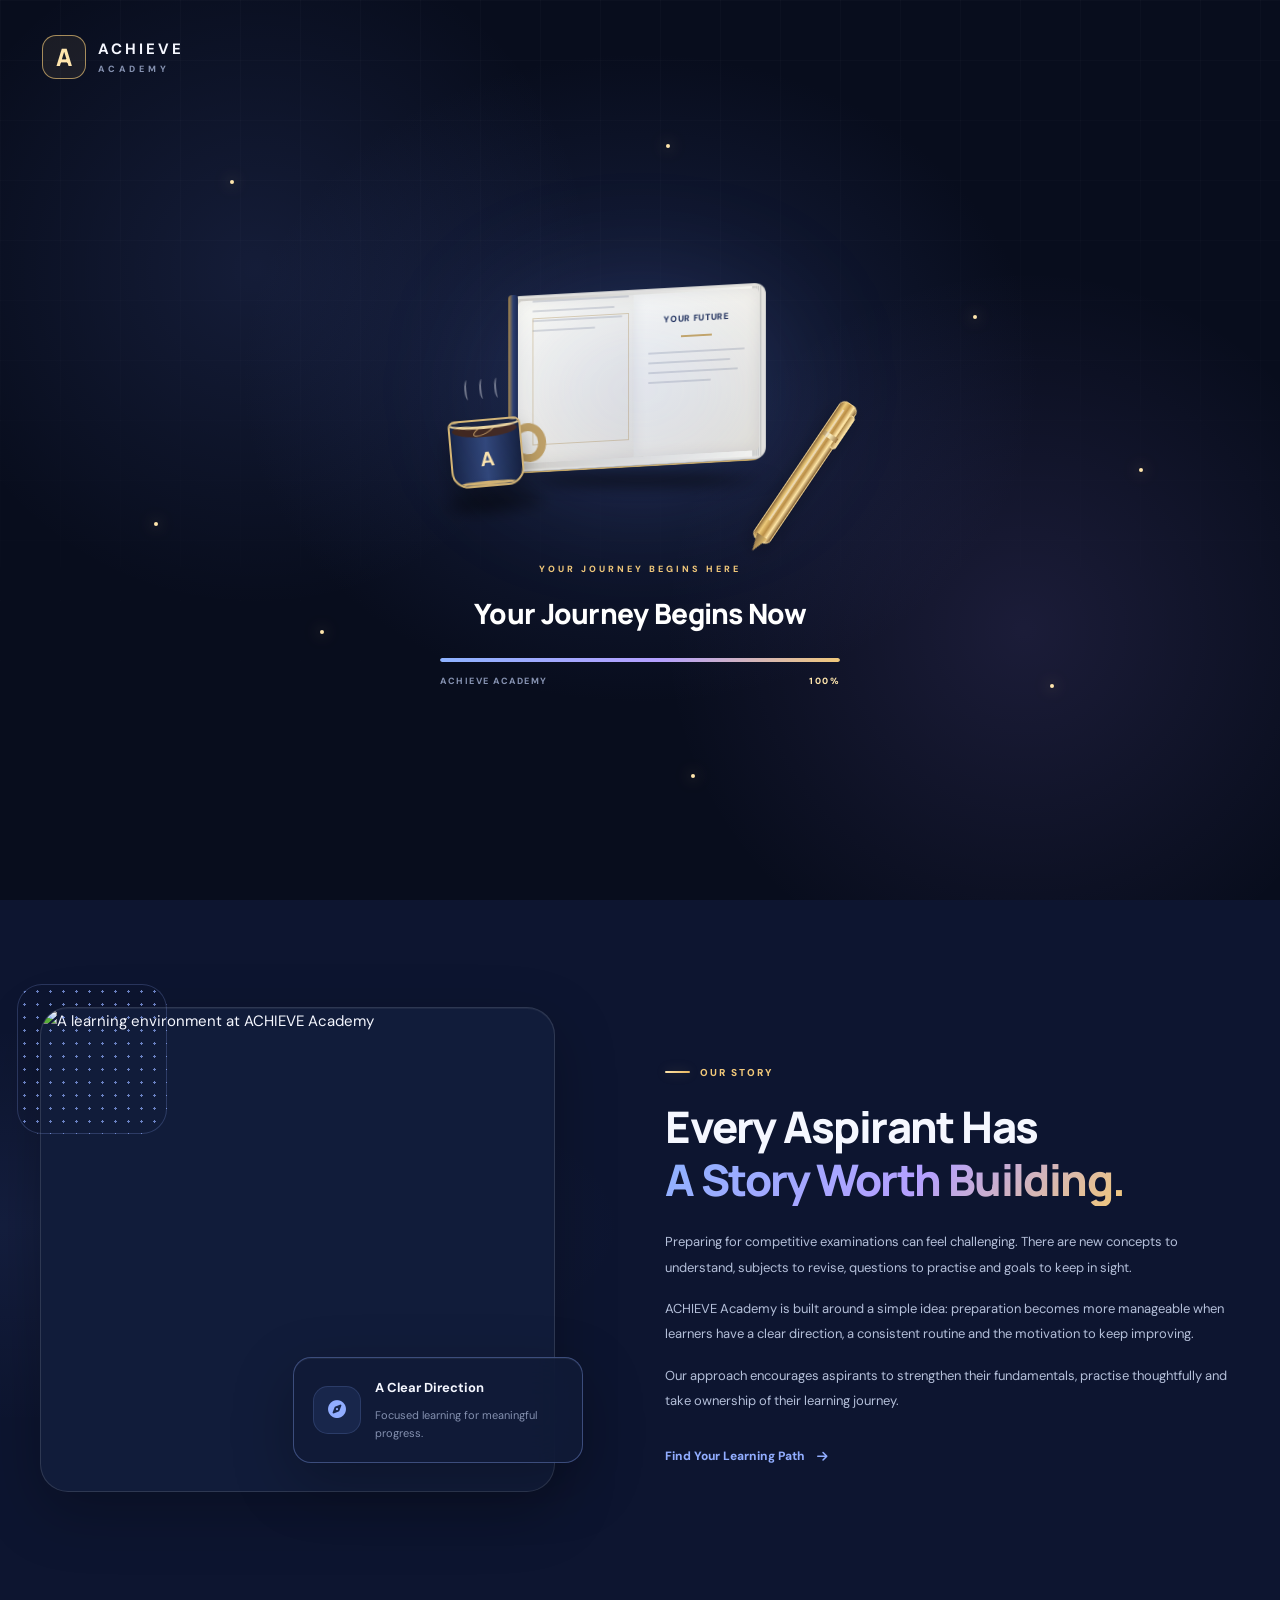
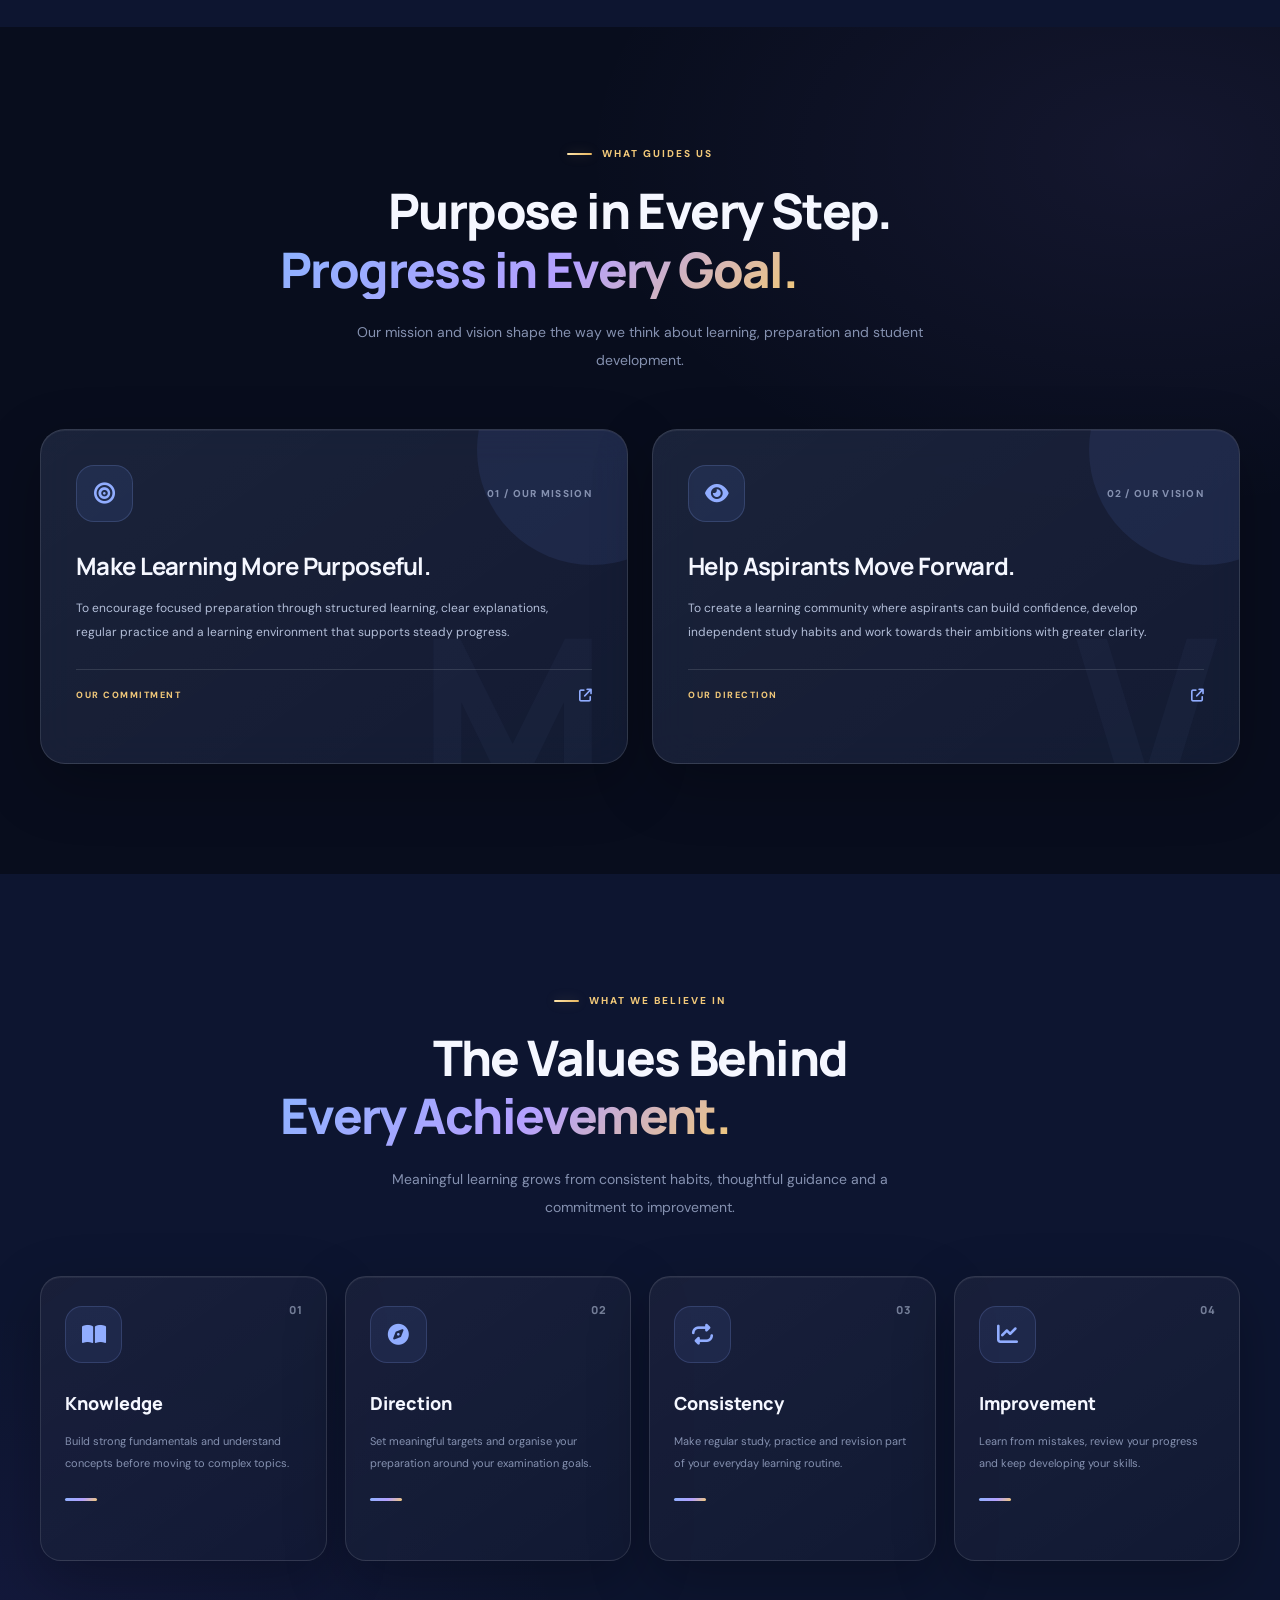
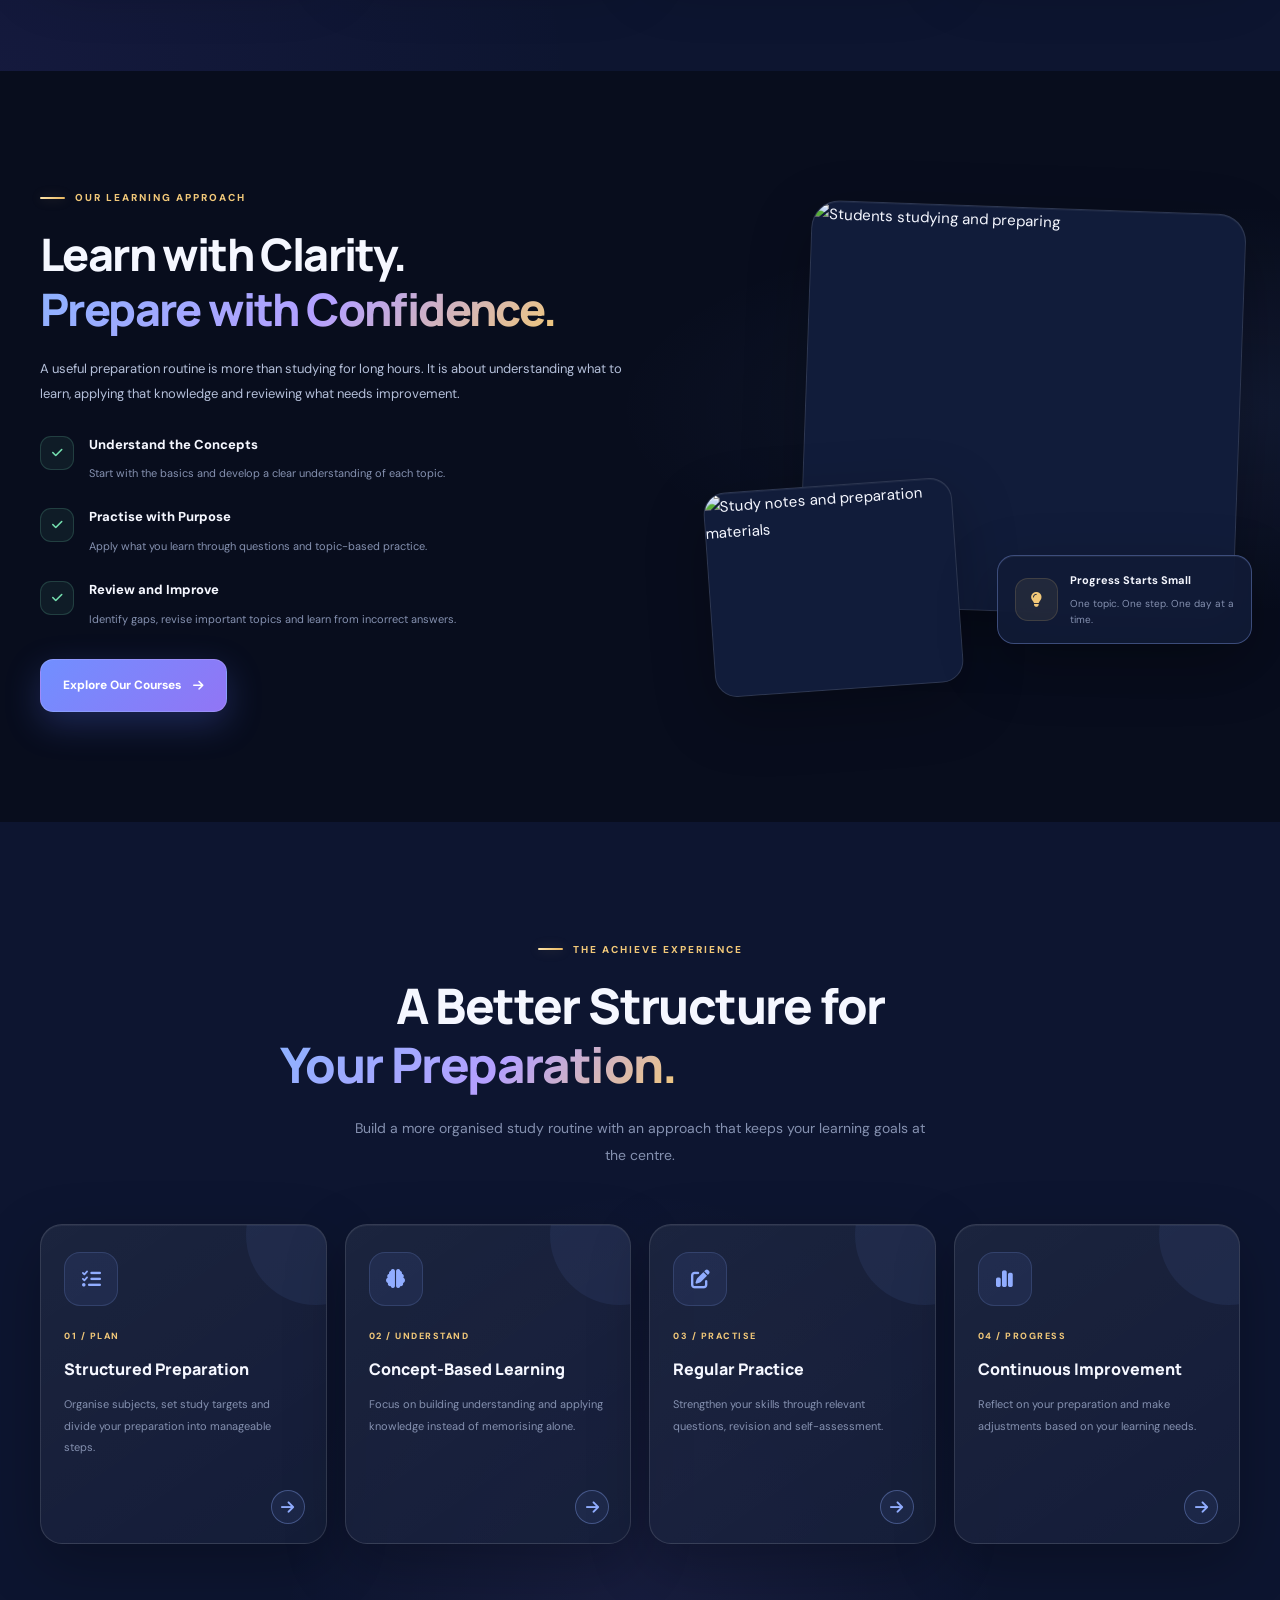
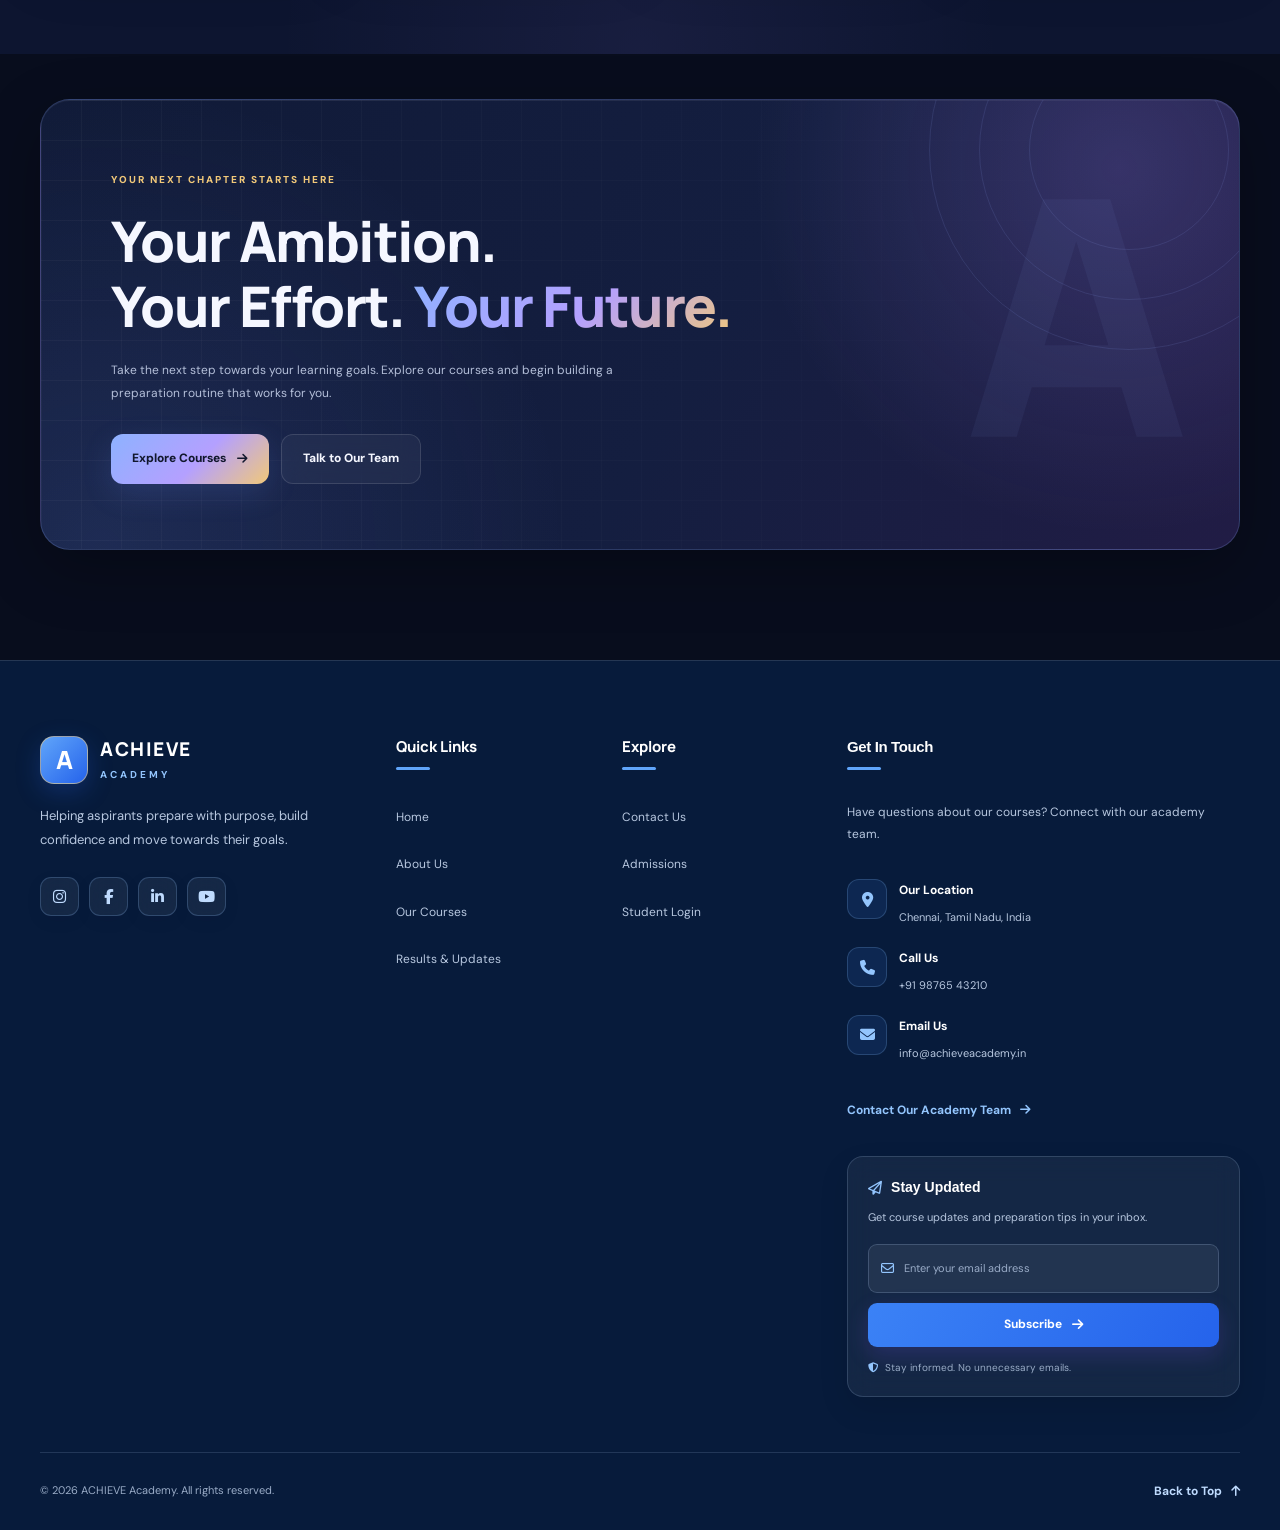
==== about.html @ 2980d838 "first commit" ====
<!DOCTYPE html>
<html lang="en">
<head>
    <meta charset="UTF-8">
    <meta name="viewport" content="width=device-width, initial-scale=1.0">

    <title>About Us | ACHIEVE Academy</title>

    <meta name="description"
          content="Discover the story, mission, vision and learning approach of ACHIEVE Academy.">

    <meta name="theme-color" content="#102b62">

    <link rel="preconnect" href="https://fonts.googleapis.com">
    <link rel="preconnect" href="https://fonts.gstatic.com" crossorigin>

    <link href="https://fonts.googleapis.com/css2?family=DM+Sans:wght@400;500;600;700;800&family=Manrope:wght@400;500;600;700;800&display=swap"
          rel="stylesheet">

    <link rel="stylesheet"
          href="https://cdnjs.cloudflare.com/ajax/libs/font-awesome/6.7.2/css/all.min.css">

    <link rel="stylesheet" href="css/style.css">
    <link rel="stylesheet" href="css/responsive.css">
    <link rel="stylesheet" href="css/about.css">
</head>

<body>




    
   <!-- =========================================
     ACHIEVE ACADEMY 3D PRELOADER
========================================= -->

<div class="academy-preloader" id="academyPreloader">

    <div class="preloader-background"></div>

    <!-- BACKGROUND PARTICLES -->

    <div class="preloader-particles">
        <span></span>
        <span></span>
        <span></span>
        <span></span>
        <span></span>
        <span></span>
        <span></span>
        <span></span>
    </div>


    <!-- TOP BRAND -->

    <div class="preloader-brand">

        <div class="preloader-brand-icon">A</div>

        <div>
            <strong>ACHIEVE</strong>
            <span>ACADEMY</span>
        </div>

    </div>


    <!-- 3D SCENE -->

    <div class="preloader-scene" id="preloaderScene">


        <!-- BOOK -->

        <div class="book-assembly" id="bookAssembly">

            <div class="book-shadow"></div>

            <div class="book-3d">

                <!-- BACK COVER -->

                <div class="book-back-cover"></div>


                <!-- PAGES -->

                <div class="book-pages">

                    <div class="page page-1"></div>
                    <div class="page page-2"></div>
                    <div class="page page-3"></div>
                    <div class="page page-4"></div>
                    <div class="page page-5"></div>

                </div>


                <!-- LEFT PAGE -->

                <div class="book-left-page">

                    <div class="page-decoration"></div>

                    <div class="page-lines">
                        <span></span>
                        <span></span>
                        <span></span>
                        <span></span>
                    </div>

                </div>


                <!-- RIGHT PAGE -->

                <div class="book-right-page">

                    <div class="page-title">YOUR FUTURE</div>

                    <div class="page-gold-line"></div>

                    <div class="page-lines">
                        <span></span>
                        <span></span>
                        <span></span>
                        <span></span>
                    </div>

                </div>


                <!-- FRONT COVER -->

                <div class="book-cover" id="bookCover">

                    <div class="cover-border"></div>

                    <div class="cover-emblem">A</div>

                    <div class="cover-title">
                        ACHIEVE
                    </div>

                    <div class="cover-subtitle">
                        ACADEMY
                    </div>

                    <div class="cover-divider"></div>

                    <div class="cover-caption">
                        LEARN · PRACTISE · SUCCEED
                    </div>

                </div>


                <!-- BOOK SPINE -->

                <div class="book-spine"></div>

            </div>

        </div>



        <!-- 3D PEN -->

        <div class="pen-assembly" id="penAssembly">

            <div class="pen-body">

                <div class="pen-clip"></div>

                <div class="pen-band"></div>

                <div class="pen-tip"></div>

                <div class="pen-highlight"></div>

            </div>

        </div>



        <!-- COFFEE CUP -->

        <div class="cup-assembly" id="cupAssembly">

            <div class="cup-handle"></div>

            <div class="coffee-cup">

                <div class="cup-rim"></div>

                <div class="coffee-surface">

                    <div class="coffee-swirl"></div>

                </div>

                <div class="cup-logo">A</div>

                <div class="cup-bottom"></div>

            </div>

            <div class="cup-shadow"></div>

            <!-- STEAM -->

            <div class="coffee-steam">

                <span></span>
                <span></span>
                <span></span>

            </div>

        </div>


        <!-- GOLD LIGHT -->

        <div class="preloader-glow"></div>


    </div>


    <!-- LOADING TEXT -->

    <div class="preloader-information">

        <span class="preloader-eyebrow">
            YOUR JOURNEY BEGINS HERE
        </span>

        <h2 id="preloaderMessage">
            Preparing Your Future
        </h2>

        <div class="preloader-progress">

            <div class="preloader-progress-fill"
                 id="preloaderProgress"></div>

        </div>

        <div class="preloader-bottom">

            <span>ACHIEVE ACADEMY</span>

            <span id="preloaderPercentage">00%</span>

        </div>

    </div>

</div>


    <!-- ======================================
         NAVIGATION
    ======================================= -->

    <header class="site-header" id="siteHeader">

        <div class="container nav-container">

            <a href="index.html" class="brand-logo">
                <span class="brand-icon">A</span>

                <span class="brand-text">
                    <strong>ACHIEVE</strong>
                    <small>ACADEMY</small>
                </span>
            </a>

            <button class="menu-toggle"
                    id="menuToggle"
                    aria-label="Toggle navigation"
                    aria-expanded="false">

                <span></span>
                <span></span>
                <span></span>

            </button>

            <nav class="main-nav" id="mainNav">

                <a href="index.html" >Home</a>

                <a href="about.html" class="active">About Us</a>

                <a href="courses.html">Courses</a>

                <a href="results.html">Results</a>

                <a href="contact.html">Contact</a>

                <button class="btn btn-outline login-trigger"
                        type="button">
                    Login
                </button>

                <a href="contact.html#admission"
                   class="btn btn-primary nav-cta">
                    Join Now <span>↗</span>
                </a>

            </nav>

        </div>

        <div class="scroll-progress" id="scrollProgress"></div>

    </header>


<main>

<!-- ==================================================
     SECTION 1 — HERO + IMAGE CAROUSEL
================================================== -->

<section class="about-hero">

    <div class="about-hero-background"></div>

    <div class="container about-hero-grid">

        <div class="about-hero-content">

            <div class="about-eyebrow">
                <span class="about-eyebrow-dot"></span>
                GET TO KNOW ACHIEVE
            </div>

            <h1>
                Shaping Ambitions.
                <br>
                Building <span>Futures.</span>
            </h1>

            <p>
                Every meaningful achievement begins with a clear goal.
                At ACHIEVE Academy, we help aspirants build knowledge,
                develop confidence and approach their preparation
                with purpose.
            </p>

            <div class="about-hero-actions">
                <a href="#our-story" class="about-primary-btn">
                    Discover Our Story
                    <i class="fa-solid fa-arrow-right"></i>
                </a>

                <a href="courses.html" class="about-secondary-btn">
                    Explore Courses
                    <i class="fa-solid fa-arrow-up-right-from-square"></i>
                </a>
            </div>

            <div class="about-hero-trust">
                <div class="about-trust-icon">
                    <i class="fa-solid fa-graduation-cap"></i>
                </div>

                <div>
                    <strong>Learn with purpose</strong>
                    <span>Prepare with a plan. Progress with confidence.</span>
                </div>
            </div>

        </div>


        <!-- IMAGE CAROUSEL -->

        <div class="about-carousel" id="aboutCarousel">

            <div class="about-carousel-frame">

                <div class="about-carousel-image active">
                    <img src="assets/images/about-hero-1.png"
                         alt="Students learning in an academy">
                </div>

                <div class="about-carousel-image">
                    <img src="assets/images/about-hero-2.png"
                         alt="Focused examination preparation">
                </div>

                <div class="about-carousel-image">
                    <img src="assets/images/about-hero-3.png"
                         alt="Students working towards their goals">
                </div>

                <div class="about-carousel-shade"></div>

                <div class="about-carousel-label">
                    <span class="about-label-dot"></span>
                    OUR LEARNING COMMUNITY
                </div>

                <div class="about-carousel-caption">
                    <span id="aboutSlideNumber">01 / 03</span>

                    <h2 id="aboutSlideTitle">
                        Knowledge Creates Possibilities.
                    </h2>

                    <p id="aboutSlideDescription">
                        Build your foundation, one step at a time.
                    </p>
                </div>

            </div>


            <div class="about-carousel-controls">

                <div class="about-carousel-dots">
                    <button class="about-carousel-dot active"
                            type="button"
                            aria-label="Show slide 1"></button>

                    <button class="about-carousel-dot"
                            type="button"
                            aria-label="Show slide 2"></button>

                    <button class="about-carousel-dot"
                            type="button"
                            aria-label="Show slide 3"></button>
                </div>

                <div class="about-carousel-arrows">
                    <button type="button"
                            id="aboutCarouselPrev"
                            aria-label="Previous image">
                        <i class="fa-solid fa-arrow-left"></i>
                    </button>

                    <button type="button"
                            id="aboutCarouselNext"
                            aria-label="Next image">
                        <i class="fa-solid fa-arrow-right"></i>
                    </button>
                </div>

            </div>


            <div class="about-floating-badge">
                <span class="about-badge-icon">
                    <i class="fa-solid fa-book-open"></i>
                </span>

                <span>
                    <strong>Learn. Practise. Grow.</strong>
                    <small>Your journey starts here.</small>
                </span>
            </div>

        </div>

    </div>


    <!-- CURVED HERO BOTTOM -->

    <div class="about-hero-curve" aria-hidden="true"></div>

</section>



<!-- ==================================================
     SECTION 2 — OUR STORY
================================================== -->

<section class="about-story section" id="our-story">

    <div class="container about-story-grid">

        <div class="about-story-visual">

            <div class="about-story-image">
                <img src="assets/images/about-story.png"
                     alt="A learning environment at ACHIEVE Academy"
                     loading="lazy">
            </div>

            <div class="about-story-glass-card">
                <span class="story-card-icon">
                    <i class="fa-solid fa-compass"></i>
                </span>

                <div>
                    <strong>A Clear Direction</strong>
                    <p>Focused learning for meaningful progress.</p>
                </div>
            </div>

            <div class="about-story-decoration"></div>

        </div>


        <div class="about-story-content">

            <span class="about-section-kicker">
                <span></span> OUR STORY
            </span>

            <h2 class="about-section-title">
                Every Aspirant Has
                <span>A Story Worth Building.</span>
            </h2>

            <p>
                Preparing for competitive examinations can feel
                challenging. There are new concepts to understand,
                subjects to revise, questions to practise and goals
                to keep in sight.
            </p>

            <p>
                ACHIEVE Academy is built around a simple idea:
                preparation becomes more manageable when learners
                have a clear direction, a consistent routine and
                the motivation to keep improving.
            </p>

            <p>
                Our approach encourages aspirants to strengthen
                their fundamentals, practise thoughtfully and
                take ownership of their learning journey.
            </p>

            <a href="courses.html" class="about-text-link">
                Find Your Learning Path
                <i class="fa-solid fa-arrow-right"></i>
            </a>

        </div>

    </div>

</section>



<!-- ==================================================
     SECTION 3 — MISSION & VISION
================================================== -->

<section class="about-purpose section">

    <div class="container">

        <div class="about-section-heading">
            <span class="about-section-kicker">
                <span></span> WHAT GUIDES US
            </span>

            <h2 class="about-section-title">
                Purpose in Every Step.
                <span>Progress in Every Goal.</span>
            </h2>

            <p>
                Our mission and vision shape the way we think about
                learning, preparation and student development.
            </p>
        </div>


        <div class="about-purpose-grid">

            <article class="about-purpose-card about-mission-card">

                <div class="about-purpose-card-top">
                    <div class="about-purpose-icon">
                        <i class="fa-solid fa-bullseye"></i>
                    </div>

                    <span>01 / OUR MISSION</span>
                </div>

                <h3>Make Learning More Purposeful.</h3>

                <p>
                    To encourage focused preparation through structured
                    learning, clear explanations, regular practice and
                    a learning environment that supports steady progress.
                </p>

                <div class="about-purpose-bottom">
                    <span>OUR COMMITMENT</span>
                    <i class="fa-solid fa-arrow-up-right-from-square"></i>
                </div>

                <div class="about-purpose-watermark">M</div>

            </article>


            <article class="about-purpose-card about-vision-card">

                <div class="about-purpose-card-top">
                    <div class="about-purpose-icon">
                        <i class="fa-solid fa-eye"></i>
                    </div>

                    <span>02 / OUR VISION</span>
                </div>

                <h3>Help Aspirants Move Forward.</h3>

                <p>
                    To create a learning community where aspirants
                    can build confidence, develop independent study
                    habits and work towards their ambitions with
                    greater clarity.
                </p>

                <div class="about-purpose-bottom">
                    <span>OUR DIRECTION</span>
                    <i class="fa-solid fa-arrow-up-right-from-square"></i>
                </div>

                <div class="about-purpose-watermark">V</div>

            </article>

        </div>

    </div>

</section>



<!-- ==================================================
     SECTION 4 — OUR CORE VALUES
================================================== -->

<section class="about-values section">

    <div class="container">

        <div class="about-section-heading">
            <span class="about-section-kicker">
                <span></span> WHAT WE BELIEVE IN
            </span>

            <h2 class="about-section-title">
                The Values Behind
                <span>Every Achievement.</span>
            </h2>

            <p>
                Meaningful learning grows from consistent habits,
                thoughtful guidance and a commitment to improvement.
            </p>
        </div>


        <div class="about-values-grid">

            <article class="about-value-card">
                <span class="about-value-number">01</span>

                <div class="about-value-icon">
                    <i class="fa-solid fa-book-open"></i>
                </div>

                <h3>Knowledge</h3>

                <p>
                    Build strong fundamentals and understand
                    concepts before moving to complex topics.
                </p>

                <span class="about-value-line"></span>
            </article>


            <article class="about-value-card">
                <span class="about-value-number">02</span>

                <div class="about-value-icon">
                    <i class="fa-solid fa-compass"></i>
                </div>

                <h3>Direction</h3>

                <p>
                    Set meaningful targets and organise your
                    preparation around your examination goals.
                </p>

                <span class="about-value-line"></span>
            </article>


            <article class="about-value-card">
                <span class="about-value-number">03</span>

                <div class="about-value-icon">
                    <i class="fa-solid fa-repeat"></i>
                </div>

                <h3>Consistency</h3>

                <p>
                    Make regular study, practice and revision
                    part of your everyday learning routine.
                </p>

                <span class="about-value-line"></span>
            </article>


            <article class="about-value-card">
                <span class="about-value-number">04</span>

                <div class="about-value-icon">
                    <i class="fa-solid fa-chart-line"></i>
                </div>

                <h3>Improvement</h3>

                <p>
                    Learn from mistakes, review your progress
                    and keep developing your skills.
                </p>

                <span class="about-value-line"></span>
            </article>

        </div>

    </div>

</section>



<!-- ==================================================
     SECTION 5 — OUR LEARNING APPROACH
================================================== -->

<section class="about-approach section">

    <div class="container about-approach-grid">

        <div class="about-approach-content">

            <span class="about-section-kicker">
                <span></span> OUR LEARNING APPROACH
            </span>

            <h2 class="about-section-title">
                Learn with Clarity.
                <span>Prepare with Confidence.</span>
            </h2>

            <p>
                A useful preparation routine is more than studying
                for long hours. It is about understanding what to
                learn, applying that knowledge and reviewing
                what needs improvement.
            </p>

            <div class="about-approach-list">

                <div class="about-approach-item">
                    <span class="approach-check">
                        <i class="fa-solid fa-check"></i>
                    </span>

                    <div>
                        <h3>Understand the Concepts</h3>
                        <p>
                            Start with the basics and develop
                            a clear understanding of each topic.
                        </p>
                    </div>
                </div>


                <div class="about-approach-item">
                    <span class="approach-check">
                        <i class="fa-solid fa-check"></i>
                    </span>

                    <div>
                        <h3>Practise with Purpose</h3>
                        <p>
                            Apply what you learn through questions
                            and topic-based practice.
                        </p>
                    </div>
                </div>


                <div class="about-approach-item">
                    <span class="approach-check">
                        <i class="fa-solid fa-check"></i>
                    </span>

                    <div>
                        <h3>Review and Improve</h3>
                        <p>
                            Identify gaps, revise important topics
                            and learn from incorrect answers.
                        </p>
                    </div>
                </div>

            </div>

            <a href="courses.html" class="about-primary-btn">
                Explore Our Courses
                <i class="fa-solid fa-arrow-right"></i>
            </a>

        </div>


        <div class="about-approach-visual">

            <div class="approach-image-main">
                <img src="assets/images/about-learning.png"
                     alt="Students studying and preparing"
                     loading="lazy">
            </div>

            <div class="approach-image-small">
                <img src="assets/images/about-study.png"
                     alt="Study notes and preparation materials"
                     loading="lazy">
            </div>

            <div class="approach-glass-note">
                <span>
                    <i class="fa-solid fa-lightbulb"></i>
                </span>

                <div>
                    <strong>Progress Starts Small</strong>
                    <p>One topic. One step. One day at a time.</p>
                </div>
            </div>

            <div class="approach-orbit orbit-one"></div>
            <div class="approach-orbit orbit-two"></div>

        </div>

    </div>

</section>



<!-- ==================================================
     SECTION 6 — WHY ACHIEVE ACADEMY
================================================== -->

<section class="about-why section">

    <div class="container">

        <div class="about-section-heading">
            <span class="about-section-kicker">
                <span></span> THE ACHIEVE EXPERIENCE
            </span>

            <h2 class="about-section-title">
                A Better Structure for
                <span>Your Preparation.</span>
            </h2>

            <p>
                Build a more organised study routine with an approach
                that keeps your learning goals at the centre.
            </p>
        </div>


        <div class="about-why-grid">

            <article class="about-why-card">
                <div class="about-why-icon">
                    <i class="fa-solid fa-list-check"></i>
                </div>

                <span class="about-why-label">01 / PLAN</span>

                <h3>Structured Preparation</h3>

                <p>
                    Organise subjects, set study targets and
                    divide your preparation into manageable steps.
                </p>

                <div class="about-why-arrow">
                    <i class="fa-solid fa-arrow-right"></i>
                </div>
            </article>


            <article class="about-why-card">
                <div class="about-why-icon">
                    <i class="fa-solid fa-brain"></i>
                </div>

                <span class="about-why-label">02 / UNDERSTAND</span>

                <h3>Concept-Based Learning</h3>

                <p>
                    Focus on building understanding and applying
                    knowledge instead of memorising alone.
                </p>

                <div class="about-why-arrow">
                    <i class="fa-solid fa-arrow-right"></i>
                </div>
            </article>


            <article class="about-why-card">
                <div class="about-why-icon">
                    <i class="fa-solid fa-pen-to-square"></i>
                </div>

                <span class="about-why-label">03 / PRACTISE</span>

                <h3>Regular Practice</h3>

                <p>
                    Strengthen your skills through relevant
                    questions, revision and self-assessment.
                </p>

                <div class="about-why-arrow">
                    <i class="fa-solid fa-arrow-right"></i>
                </div>
            </article>


            <article class="about-why-card">
                <div class="about-why-icon">
                    <i class="fa-solid fa-chart-simple"></i>
                </div>

                <span class="about-why-label">04 / PROGRESS</span>

                <h3>Continuous Improvement</h3>

                <p>
                    Reflect on your preparation and make
                    adjustments based on your learning needs.
                </p>

                <div class="about-why-arrow">
                    <i class="fa-solid fa-arrow-right"></i>
                </div>
            </article>

        </div>

    </div>

</section>



<!-- ==================================================
     SECTION 7 — FINAL CTA
================================================== -->

<section class="about-cta-section">

    <div class="container">

        <div class="about-cta-card">

            <div class="about-cta-decoration about-cta-circle-one"></div>
            <div class="about-cta-decoration about-cta-circle-two"></div>
            <div class="about-cta-decoration about-cta-circle-three"></div>

            <div class="about-cta-content">

                <span class="about-cta-eyebrow">
                    YOUR NEXT CHAPTER STARTS HERE
                </span>

                <h2>
                    Your Ambition.
                    <br>
                    Your Effort.
                    <span>Your Future.</span>
                </h2>

                <p>
                    Take the next step towards your learning goals.
                    Explore our courses and begin building a
                    preparation routine that works for you.
                </p>

                <div class="about-cta-actions">

                    <a href="courses.html" class="about-cta-light-btn">
                        Explore Courses
                        <i class="fa-solid fa-arrow-right"></i>
                    </a>

                    <a href="contact.html" class="about-cta-glass-btn">
                        Talk to Our Team
                    </a>

                </div>

            </div>

            <div class="about-cta-symbol">A</div>

        </div>

    </div>

</section>

</main>


    <!-- =========================================================
     ACHIEVE ACADEMY — FOOTER
========================================================== -->

<footer class="site-footer" id="siteFooter">

    <!-- FOOTER MAIN CONTENT -->
    <div class="container footer-grid">

        <!-- BRAND COLUMN -->
        <div class="footer-brand">

            <a href="index.html"
               class="brand-logo footer-logo"
               aria-label="Achieve Academy Home">

                <span class="brand-icon">A</span>

                <span class="brand-text">
                    <strong>ACHIEVE</strong>
                    <small>ACADEMY</small>
                </span>

            </a>

            <p>
                Helping aspirants prepare with purpose,
                build confidence and move towards their goals.
            </p>

            <!-- SOCIAL LINKS -->
            <div class="footer-socials">

                <a href="404.html" aria-label="Instagram">
                    <i class="fa-brands fa-instagram"></i>
                </a>

                <a href="404.html" aria-label="Facebook">
                    <i class="fa-brands fa-facebook-f"></i>
                </a>

                <a href="404.html" aria-label="LinkedIn">
                    <i class="fa-brands fa-linkedin-in"></i>
                </a>

                <a href="404.html" aria-label="YouTube">
                    <i class="fa-brands fa-youtube"></i>
                </a>

            </div>

        </div>


        <!-- QUICK LINKS -->
        <div class="footer-column">

            <h3>Quick Links</h3>

            <a href="index.html">
                Home
            </a>

            <a href="about.html">
                About Us
            </a>

            <a href="courses.html">
                Our Courses
            </a>

            <a href="results.html">
                Results &amp; Updates
            </a>

        </div>


        <!-- EXPLORE -->
        <div class="footer-column">

            <h3>Explore</h3>

            <a href="contact.html">
                Contact Us
            </a>

            <a href="contact.html#admission">
                Admissions
            </a>

            <button
                type="button"
                class="footer-login login-trigger">

                Student Login

            </button>

        </div>


        <!-- CONTACT AND SUBSCRIBE -->
        <div class="footer-column footer-contact">

            <h3>Get In Touch</h3>

            <p class="footer-contact-description">
                Have questions about our courses?
                Connect with our academy team.
            </p>


            <!-- CONTACT DETAILS -->
            <div class="footer-contact-list">

                <!-- LOCATION -->
                <div class="footer-contact-item">

                    <span class="footer-contact-icon">
                        <i class="fa-solid fa-location-dot"></i>
                    </span>

                    <div>

                        <strong>Our Location</strong>

                        <p>
                            Chennai, Tamil Nadu, India
                        </p>

                    </div>

                </div>


                <!-- PHONE -->
                <div class="footer-contact-item">

                    <span class="footer-contact-icon">
                        <i class="fa-solid fa-phone"></i>
                    </span>

                    <div>

                        <strong>Call Us</strong>

                        <a href="tel:+919876543210">
                            +91 98765 43210
                        </a>

                    </div>

                </div>


                <!-- EMAIL -->
                <div class="footer-contact-item">

                    <span class="footer-contact-icon">
                        <i class="fa-solid fa-envelope"></i>
                    </span>

                    <div>

                        <strong>Email Us</strong>

                        <a href="mailto:info@achieveacademy.in">
                            info@achieveacademy.in
                        </a>

                    </div>

                </div>

            </div>


            <!-- CONTACT CTA -->
            <a href="contact.html" class="footer-contact-link">

                <span>Contact Our Academy Team</span>

                <i class="fa-solid fa-arrow-right"></i>

            </a>


            <!-- EMAIL SUBSCRIPTION -->
            <div class="footer-subscribe">

                <h4>
                    <i class="fa-regular fa-paper-plane"></i>
                    <span>Stay Updated</span>
                </h4>

                <p>
                    Get course updates and preparation tips
                    in your inbox.
                </p>


                <form
                    class="footer-subscribe-form"
                    action="404.html"
                    method="get">

                    <!-- EMAIL INPUT -->
                    <div class="footer-email-field">

                        <i class="fa-regular fa-envelope"></i>

                        <input
                            type="email"
                            name="email"
                            placeholder="Enter your email address"
                            aria-label="Enter your email address"
                            autocomplete="email"
                            required>

                    </div>


                    <!-- SUBSCRIBE BUTTON -->
                    <button
                        type="submit"
                        class="footer-subscribe-btn">

                        <span>Subscribe</span>

                        <i class="fa-solid fa-arrow-right"></i>

                    </button>

                </form>


                <!-- PRIVACY NOTE -->
                <span class="footer-subscribe-note">

                    <i class="fa-solid fa-shield-halved"></i>

                    <span>
                        Stay informed. No unnecessary emails.
                    </span>

                </span>

            </div>

        </div>

    </div>


    <!-- =====================================================
         FOOTER BOTTOM
    ====================================================== -->

    <div class="container footer-bottom">

        <p>
            &copy;
            <span id="currentYear"></span>
            ACHIEVE Academy. All rights reserved.
        </p>

        <a
            href="#siteHeader"
            class="back-to-top"
            id="backToTop">

            <span>Back to Top</span>

            <i class="fa-solid fa-arrow-up"></i>

        </a>

    </div>


    <!-- DECORATIVE CURVE -->
    <div
        class="footer-bottom-curve"
        aria-hidden="true">
    </div>

</footer>



<!-- =====================================================
     ACHIEVE ACADEMY LOGIN MODAL
===================================================== -->

<div class="modal-overlay" id="loginModal" aria-hidden="true">

    <div class="login-modal"
         role="dialog"
         aria-modal="true"
         aria-labelledby="loginTitle">

        <!-- CLOSE BUTTON -->
        <button
            type="button"
            class="modal-close"
            id="loginModalClose"
            aria-label="Close login">
            &times;
        </button>


        <!-- =================================================
             LEFT: ACADEMY VISUAL
        ================================================== -->

        <div class="login-visual">

            <img
                src="assets/images/login-academy.jpg"
                alt="ACHIEVE Academy students preparing for competitive examinations"
            >

            <div class="login-visual-overlay"></div>


            <div class="login-visual-content">

                <span class="academy-eyebrow">
                    ACHIEVE ACADEMY
                </span>

                <h3>
                    Your dream.
                    <br>
                    Your dedication.
                    <br>
                    <span>Your government job.</span>
                </h3>

                <p class="login-visual-description">
                    Start your preparation today.
                    Turn your ambition into achievement.
                </p>


                <!-- EXAM BADGE -->
                <div class="login-event-badge">

                    <span class="live-dot"></span>

                    <div>
                        <strong>YOUR SUCCESS JOURNEY</strong>

                        <small>
                            Learn · Practise · Achieve
                        </small>
                    </div>

                </div>

            </div>


            <!-- BOTTOM JOURNEY -->
            <div class="login-visual-footer">

                <span>LEARN</span>

                <i></i>

                <span>PRACTISE</span>

                <i></i>

                <span>SUCCEED</span>

            </div>

        </div>



        <!-- =================================================
             RIGHT: LOGIN CONTENT
        ================================================== -->

        <div class="login-content">


            <!-- HEADING -->
            <div class="login-heading">

                <span>WELCOME TO ACHIEVE</span>

                <h2 id="loginTitle">
                    Sign in to continue
                </h2>

                <p>
                    Access your courses, mock tests, study materials
                    and personalised learning dashboard.
                </p>

            </div>



            <!-- LOGIN TABS -->
            <div class="login-tabs">

                <button
                    type="button"
                    class="login-tab active"
                    data-login-tab="user">

                    Student Login

                </button>


                <button
                    type="button"
                    class="login-tab"
                    data-login-tab="admin">

                    Admin Login

                </button>

            </div>



            <!-- =================================================
                 STUDENT LOGIN FORM
            ================================================== -->

            <form
                class="login-form active"
                id="userLoginForm"
                data-login-form="user">

                <!-- EMAIL -->
                <label for="userEmail">
                    Email Address
                </label>

                <div class="input-wrap">

                    <span class="input-icon" aria-hidden="true">
                        @
                    </span>

                    <input
                        type="email"
                        id="userEmail"
                        name="email"
                        placeholder="you@example.com"
                        autocomplete="email"
                        required>

                </div>



                <!-- PASSWORD -->
                <label for="userPassword">
                    Password
                </label>

                <div class="input-wrap">

                    <span class="input-icon" aria-hidden="true">
                        &#8226;
                    </span>

                    <input
                        type="password"
                        id="userPassword"
                        name="password"
                        placeholder="Enter your password"
                        autocomplete="current-password"
                        required>

                    <button
                        type="button"
                        class="password-toggle"
                        data-password-toggle="userPassword"
                        aria-label="Show password"
                        aria-pressed="false">

                        <span aria-hidden="true">&#9678;</span>

                    </button>

                </div>



                <!-- LOGIN OPTIONS -->
                <div class="login-options">

                    <label class="remember-option">

                        <input
                            type="checkbox"
                            name="remember">

                        <span>
                            Remember me
                        </span>

                    </label>


                    <a href="forgot-password.html">
                        Forgot password?
                    </a>

                </div>



                <!-- STUDENT LOGIN BUTTON -->
                <button
                    type="submit"
                    class="login-submit">

                    <span>
                        Access My Dashboard
                    </span>

                    <span aria-hidden="true">
                        &#8599;
                    </span>

                </button>



                <!-- REGISTER -->
                <p class="login-create">

                    New to ACHIEVE?

                    <a href="register.html">
                        Join our academy
                    </a>

                </p>

            </form>




            <!-- =================================================
                 ADMIN LOGIN FORM
            ================================================== -->

            <form
                class="login-form"
                id="adminLoginForm"
                data-login-form="admin">

                <!-- ADMIN EMAIL -->
                <label for="adminEmail">
                    Admin Email
                </label>

                <div class="input-wrap">

                    <span class="input-icon" aria-hidden="true">
                        @
                    </span>

                    <input
                        type="email"
                        id="adminEmail"
                        name="email"
                        placeholder="admin@achieveacademy.com"
                        autocomplete="username"
                        required>

                </div>



                <!-- ADMIN PASSWORD -->
                <label for="adminPassword">
                    Admin Password
                </label>

                <div class="input-wrap">

                    <span class="input-icon" aria-hidden="true">
                        &#35;
                    </span>

                    <input
                        type="password"
                        id="adminPassword"
                        name="password"
                        placeholder="Enter admin password"
                        autocomplete="current-password"
                        required>

                    <button
                        type="button"
                        class="password-toggle"
                        data-password-toggle="adminPassword"
                        aria-label="Show password"
                        aria-pressed="false">

                        <span aria-hidden="true">&#9678;</span>

                    </button>

                </div>



                <!-- ADMIN OPTIONS -->
                <div class="login-options">

                    <label class="remember-option">

                        <input
                            type="checkbox"
                            name="remember">

                        <span>
                            Remember me
                        </span>

                    </label>


                    <a href="forgot-password.html">
                        Forgot password?
                    </a>

                </div>



                <!-- ADMIN LOGIN BUTTON -->
                <button
                    type="submit"
                    class="login-submit admin-submit">

                    <span>
                        Open Admin Dashboard
                    </span>

                    <span aria-hidden="true">
                        &#8599;
                    </span>

                </button>

            </form>




            <!-- =================================================
                 SECURITY FOOTER
            ================================================== -->

            <div class="login-security">

                <span class="security-icon" aria-hidden="true">
                    &#10003;
                </span>

                <span>
                    ACHIEVE Academy · Your future starts here
                </span>

            </div>


        </div>

    </div>

</div>



   <script src="js/main.js"></script>


</body>
</html>
---- css/style.css ----
/* =========================================================
   ACHIEVE ACADEMY
   PREMIUM GLASSMORPHISM DESIGN SYSTEM
   HTML + CSS + VANILLA JS
========================================================= */

@import url('https://fonts.googleapis.com/css2?family=DM+Sans:wght@400;500;600;700;800&family=Manrope:wght@400;500;600;700;800&display=swap');

/* =========================================================
   ROOT VARIABLES
========================================================= */

:root {
    --bg-primary: #080d1d;
    --bg-secondary: #0d1530;
    --bg-tertiary: #111c3a;

    --surface: rgba(255, 255, 255, 0.045);
    --surface-hover: rgba(255, 255, 255, 0.075);

    --glass: rgba(17, 27, 55, 0.72);
    --glass-light: rgba(255, 255, 255, 0.065);

    --white: #ffffff;
    --text-primary: #f5f7ff;
    --text-secondary: #b4bfd9;
    --text-muted: #8591b0;

    --blue: #7195ff;
    --blue-bright: #91adff;
    --violet: #a68aff;
    --violet-deep: #7855ed;
    --gold: #f1c879;
    --gold-light: #ffe6ad;
    --green: #75e0b0;

    --border: rgba(255, 255, 255, 0.12);
    --border-highlight: rgba(145, 173, 255, 0.35);

    --gradient-main:
        linear-gradient(135deg, #8db2ff 0%, #b4a0ff 55%, #f1c879 100%);

    --gradient-button:
        linear-gradient(135deg, #718fff 0%, #9175f5 100%);

    --gradient-gold:
        linear-gradient(135deg, #ffe6ad, #e6b45c);

    --shadow-soft: 0 15px 45px rgba(0, 0, 0, 0.2);

    --shadow-card:
        0 20px 60px rgba(0, 0, 0, 0.25),
        inset 0 1px 0 rgba(255, 255, 255, 0.055);

    --shadow-blue:
        0 12px 35px rgba(91, 119, 255, 0.25);

    --radius-sm: 12px;
    --radius-md: 20px;
    --radius-lg: 28px;
    --radius-xl: 36px;

    --container: 1200px;

    --font-main: 'DM Sans', sans-serif;
    --font-heading: 'Manrope', sans-serif;

    --transition: 0.35s ease;
}

/* =========================================================
   RESET
========================================================= */

* {
    margin: 0;
    padding: 0;
    box-sizing: border-box;
}

html {
    scroll-behavior: smooth;
    scroll-padding-top: 100px;
}

body {
    min-height: 100vh;
    overflow-x: hidden;
    background: var(--bg-primary);
    color: var(--text-primary);
    font-family: var(--font-main);
    font-size: 15px;
    line-height: 1.75;
    -webkit-font-smoothing: antialiased;
}

body::before {
    content: "";
    position: fixed;
    inset: 0;
    z-index: -2;
    pointer-events: none;

    background:
        radial-gradient(
            ellipse at 12% 12%,
            rgba(86, 115, 255, 0.15),
            transparent 34%
        ),
        radial-gradient(
            ellipse at 88% 28%,
            rgba(143, 92, 255, 0.12),
            transparent 32%
        ),
        radial-gradient(
            ellipse at 52% 85%,
            rgba(39, 100, 181, 0.10),
            transparent 40%
        );
}

body,
button,
input,
textarea,
select {
    font-family: var(--font-main);
}

button,
input,
textarea {
    font: inherit;
}

button {
    color: inherit;
}

button,
a {
    -webkit-tap-highlight-color: transparent;
}

a {
    color: inherit;
    text-decoration: none;
}

img {
    display: block;
    max-width: 100%;
}

button:focus-visible,
a:focus-visible,
input:focus-visible,
textarea:focus-visible {
    outline: 2px solid var(--blue-bright);
    outline-offset: 4px;
}

button:disabled {
    opacity: 0.6;
    cursor: not-allowed;
}

::selection {
    background: rgba(145, 173, 255, 0.35);
    color: #fff;
}

/* =========================================================
   SHARED LAYOUT
========================================================= */

.container {
    width: min(var(--container), calc(100% - 48px));
    margin-inline: auto;
}

.section {
    position: relative;
    padding: 110px 0;
}

.section-heading {
    max-width: 760px;
    margin: 0 auto 58px;
    text-align: center;
}

.section-kicker {
    display: inline-flex;
    align-items: center;
    gap: 10px;
    margin-bottom: 18px;

    color: var(--gold);
    font-size: 11px;
    font-weight: 800;
    letter-spacing: 2.5px;
    text-transform: uppercase;
}

.section-kicker::before {
    content: "";
    width: 24px;
    height: 1px;
    background: var(--gold);
}

.section-title {
    color: var(--text-primary);
    font-family: var(--font-heading);
    font-size: clamp(30px, 4vw, 47px);
    font-weight: 800;
    line-height: 1.2;
    letter-spacing: -1.7px;
}

.section-heading > p {
    max-width: 640px;
    margin: 19px auto 0;

    color: var(--text-secondary);
    font-size: 15px;
    line-height: 1.9;
}

.gradient-text {
    display: inline;
    color: var(--blue-bright);

    background: var(--gradient-main);
    background-clip: text;
    -webkit-background-clip: text;
    -webkit-text-fill-color: transparent;
}

.section-center {
    display: flex;
    justify-content: center;
    margin-top: 45px;
}

.section-curve,
.hero-bottom-curve,
.footer-bottom-curve {
    display: none;
}

/* =========================================================
   BUTTON SYSTEM
========================================================= */

.btn {
    min-height: 48px;
    display: inline-flex;
    align-items: center;
    justify-content: center;
    gap: 12px;

    padding: 12px 23px;
    border: 1px solid transparent;
    border-radius: 13px;

    font-size: 13px;
    font-weight: 800;
    line-height: 1.4;

    cursor: pointer;
    transition:
        transform var(--transition),
        background var(--transition),
        border-color var(--transition),
        box-shadow var(--transition);
}

.btn span {
    font-size: 17px;
    transition: transform var(--transition);
}

.btn:hover {
    transform: translateY(-3px);
}

.btn:hover span {
    transform: translate(3px, -2px);
}

.btn-primary {
    color: #fff;
    background: var(--gradient-button);
    box-shadow: 0 8px 25px rgba(100, 114, 255, 0.22);
}

.btn-primary:hover {
    box-shadow: 0 15px 35px rgba(100, 114, 255, 0.36);
}

.btn-outline {
    color: var(--text-primary);
    background: rgba(255, 255, 255, 0.035);
    border-color: rgba(255, 255, 255, 0.2);
}

.btn-outline:hover {
    border-color: var(--blue-bright);
    background: rgba(113, 149, 255, 0.1);
}

.btn-text {
    color: var(--text-primary);
    background: transparent;
    border-color: transparent;
    padding-inline: 10px;
}

.btn-text:hover {
    color: var(--gold-light);
}

.btn-large {
    min-height: 56px;
    padding: 15px 28px;
    border-radius: 15px;
    font-size: 14px;
}

.btn-light {
    color: #10152b;
    background: #fff;
}

.btn-light:hover {
    background: var(--gold-light);
}

.btn-glass {
    color: #fff;
    background: rgba(255, 255, 255, 0.1);
    border-color: rgba(255, 255, 255, 0.24);
    backdrop-filter: blur(12px);
}

.btn-glass:hover {
    background: rgba(255, 255, 255, 0.17);
}

/* =========================================================
   PRELOADER — FULL SCREEN
========================================================= */

.academy-preloader {
    position: fixed;
    inset: 0;
    z-index: 99999;

    display: flex;
    flex-direction: column;
    align-items: center;
    justify-content: center;

    overflow: hidden;
    isolation: isolate;

    background:
        radial-gradient(
            ellipse at 50% 42%,
            rgba(53, 70, 132, 0.35),
            transparent 44%
        ),
        #080d1d;

    transition:
        opacity 0.9s ease,
        visibility 0.9s ease;
}

.academy-preloader.is-hidden {
    opacity: 0;
    visibility: hidden;
    pointer-events: none;
}

.preloader-background {
    position: absolute;
    inset: 0;
    z-index: -2;

    background:
        radial-gradient(
            circle at 20% 30%,
            rgba(112, 142, 255, 0.12),
            transparent 28%
        ),
        radial-gradient(
            circle at 80% 70%,
            rgba(166, 138, 255, 0.12),
            transparent 30%
        );
}

.preloader-background::after {
    content: "";
    position: absolute;
    inset: 0;

    background-image:
        linear-gradient(
            rgba(255, 255, 255, 0.018) 1px,
            transparent 1px
        ),
        linear-gradient(
            90deg,
            rgba(255, 255, 255, 0.018) 1px,
            transparent 1px
        );

    background-size: 60px 60px;
    mask-image: linear-gradient(to bottom, black, transparent 90%);
}

.preloader-brand {
    position: absolute;
    top: 35px;
    left: 42px;

    display: flex;
    align-items: center;
    gap: 12px;
}

.preloader-brand-icon {
    width: 44px;
    height: 44px;
    display: grid;
    place-items: center;

    border: 1px solid rgba(241, 200, 121, 0.65);
    border-radius: 14px;

    color: var(--gold-light);
    background: rgba(241, 200, 121, 0.08);

    font-family: var(--font-heading);
    font-size: 24px;
    font-weight: 800;
}

.preloader-brand strong,
.preloader-brand span {
    display: block;
}

.preloader-brand strong {
    font-size: 15px;
    letter-spacing: 3px;
}

.preloader-brand span {
    color: var(--text-muted);
    font-size: 9px;
    font-weight: 800;
    letter-spacing: 4px;
}

.preloader-scene {
    position: relative;
    width: min(550px, 90vw);
    height: 340px;

    display: grid;
    place-items: center;

    perspective: 1200px;
    transform-style: preserve-3d;
}

.preloader-glow {
    position: absolute;
    left: 50%;
    top: 53%;

    width: 280px;
    height: 180px;

    transform: translate(-50%, -50%);
    border-radius: 50%;

    background: rgba(113, 149, 255, 0.18);
    filter: blur(65px);

    animation: preloaderGlow 3s ease-in-out infinite alternate;
}

@keyframes preloaderGlow {
    from {
        opacity: 0.4;
        transform: translate(-50%, -50%) scale(0.8);
    }

    to {
        opacity: 1;
        transform: translate(-50%, -50%) scale(1.2);
    }
}

.preloader-particles {
    position: absolute;
    inset: 0;
    overflow: hidden;
    pointer-events: none;
}

.preloader-particles span {
    position: absolute;
    width: 4px;
    height: 4px;

    border-radius: 50%;
    background: var(--gold-light);
    box-shadow: 0 0 15px rgba(241, 200, 121, 0.8);

    animation: particleFloat 5s ease-in-out infinite;
}

.preloader-particles span:nth-child(1) {
    top: 20%;
    left: 18%;
}

.preloader-particles span:nth-child(2) {
    top: 35%;
    left: 76%;
    animation-delay: -1s;
}

.preloader-particles span:nth-child(3) {
    top: 70%;
    left: 25%;
    animation-delay: -2s;
}

.preloader-particles span:nth-child(4) {
    top: 76%;
    left: 82%;
    animation-delay: -3s;
}

.preloader-particles span:nth-child(5) {
    top: 16%;
    left: 52%;
    animation-delay: -1.5s;
}

.preloader-particles span:nth-child(6) {
    top: 58%;
    left: 12%;
    animation-delay: -2.5s;
}

.preloader-particles span:nth-child(7) {
    top: 52%;
    left: 89%;
    animation-delay: -3.5s;
}

.preloader-particles span:nth-child(8) {
    top: 86%;
    left: 54%;
    animation-delay: -4s;
}

@keyframes particleFloat {
    0%,
    100% {
        opacity: 0.2;
        transform: translateY(15px) scale(0.6);
    }

    50% {
        opacity: 1;
        transform: translateY(-18px) scale(1.3);
    }
}

/* BOOK ASSEMBLY */

.book-assembly {
    position: absolute;
    left: 50%;
    top: 49%;

    width: 260px;
    height: 180px;

    transform: translate(-50%, -50%);
    transform-style: preserve-3d;

    animation: bookEntrance 1.4s cubic-bezier(0.2, 0.8, 0.2, 1) both;
}

@keyframes bookEntrance {
    0% {
        opacity: 0;
        transform: translate(-50%, -35%) scale(0.55) rotateX(25deg);
    }

    100% {
        opacity: 1;
        transform: translate(-50%, -50%) scale(1) rotateX(0);
    }
}

.book-shadow {
    position: absolute;
    left: 10%;
    right: 10%;
    bottom: -35px;
    height: 45px;

    border-radius: 50%;
    background: rgba(0, 0, 0, 0.65);
    filter: blur(20px);

    transform: rotateX(70deg);
}

.book-3d {
    position: absolute;
    inset: 0;

    transform-style: preserve-3d;
    transform: rotateX(12deg) rotateY(-15deg);

    animation: bookFloat 4s ease-in-out infinite;
}

@keyframes bookFloat {
    0%,
    100% {
        transform: rotateX(12deg) rotateY(-15deg) translateY(0);
    }

    50% {
        transform: rotateX(7deg) rotateY(-8deg) translateY(-9px);
    }
}

.book-back-cover,
.book-pages,
.book-left-page,
.book-right-page,
.book-cover {
    position: absolute;
    inset: 0;
    border-radius: 5px 12px 12px 5px;
}

.book-back-cover {
    background: #17234a;
    border: 2px solid #c9a75e;

    transform: translateZ(-9px) translateX(-5px);
}

.book-pages {
    background: #e8e5dc;
    transform: translateZ(-2px);

    box-shadow: inset 0 0 0 1px rgba(15, 25, 50, 0.12);
}

.page {
    position: absolute;
    inset: 3px 5px 3px 10px;

    border-right: 1px solid rgba(30, 40, 65, 0.15);
    background: linear-gradient(90deg, #d4d0c6, #faf8ef);
}

.page-2 {
    transform: translateZ(2px) translateX(-2px);
}

.page-3 {
    transform: translateZ(4px) translateX(-4px);
}

.page-4 {
    transform: translateZ(6px) translateX(-6px);
}

.page-5 {
    transform: translateZ(8px) translateX(-8px);
}

.book-left-page,
.book-right-page {
    width: 50%;
    top: 7px;
    bottom: 7px;

    background: linear-gradient(145deg, #fffef6, #e7e2d6);
    box-shadow: inset 0 0 15px rgba(20, 30, 55, 0.08);
}

.book-left-page {
    left: 5px;
    right: auto;
    border-radius: 5px 0 0 5px;
    transform: rotateY(0deg) translateZ(5px);
    transform-origin: right center;
}

.book-right-page {
    left: auto;
    right: 5px;
    border-radius: 0 5px 5px 0;
    transform: rotateY(0deg) translateZ(6px);
    transform-origin: left center;
}

.page-decoration {
    position: absolute;
    inset: 18px 15px;
    border: 1px solid rgba(170, 130, 53, 0.35);
}

.page-title {
    margin: 20px 10px 8px;
    color: #1a2850;

    font-size: 9px;
    font-weight: 800;
    text-align: center;
    letter-spacing: 0.7px;
}

.page-gold-line {
    width: 32px;
    height: 2px;
    margin: 0 auto 14px;

    background: #caa65c;
}

.page-lines {
    display: grid;
    gap: 8px;
    padding: 0 15px;
}

.page-lines span {
    height: 2px;
    border-radius: 5px;
    background: rgba(25, 39, 73, 0.15);
}

.page-lines span:nth-child(2) {
    width: 85%;
}

.page-lines span:nth-child(3) {
    width: 93%;
}

.page-lines span:nth-child(4) {
    width: 65%;
}

/* FRONT BOOK COVER */

.book-cover {
    display: flex;
    flex-direction: column;
    align-items: center;
    justify-content: center;

    overflow: hidden;
    color: var(--gold-light);

    background:
        radial-gradient(
            circle at 50% 30%,
            rgba(82, 109, 181, 0.3),
            transparent 50%
        ),
        linear-gradient(145deg, #1c2d5b, #0c1532 75%);

    border: 2px solid #c7a45d;
    border-radius: 5px 12px 12px 5px;

    box-shadow:
        inset 0 0 0 5px rgba(225, 190, 112, 0.08),
        inset -8px 0 15px rgba(0, 0, 0, 0.25);

    transform-origin: left center;
    backface-visibility: hidden;

    animation: coverOpen 1.7s 1.3s ease-in-out both;
}

@keyframes coverOpen {
    0%,
    30% {
        transform: rotateY(0);
    }

    100% {
        transform: rotateY(-115deg);
    }
}

.cover-border {
    position: absolute;
    inset: 9px;

    border: 1px solid rgba(241, 200, 121, 0.45);
    border-radius: 3px;
}

.cover-emblem {
    width: 39px;
    height: 39px;
    display: grid;
    place-items: center;

    margin-bottom: 9px;

    border: 1px solid var(--gold);
    border-radius: 50%;

    color: var(--gold-light);
    font-size: 21px;
    font-weight: 800;
}

.cover-title {
    font-family: var(--font-heading);
    font-size: 17px;
    font-weight: 800;
    letter-spacing: 4px;
}

.cover-subtitle {
    margin-top: -1px;
    color: var(--gold);
    font-size: 8px;
    font-weight: 800;
    letter-spacing: 5px;
}

.cover-divider {
    width: 45px;
    height: 1px;
    margin: 12px 0 9px;
    background: var(--gold);
}

.cover-caption {
    color: #d6d9e7;
    font-size: 5px;
    font-weight: 800;
    letter-spacing: 1.1px;
}

.book-spine {
    position: absolute;
    left: -5px;
    top: 0;

    width: 10px;
    height: 100%;

    border-radius: 4px;
    background: linear-gradient(90deg, #b18b43, #283a6a, #172347);

    transform: translateZ(5px);
}

/* PEN */

.pen-assembly {
    position: absolute;
    left: calc(50% + 155px);
    top: 53%;

    width: 20px;
    height: 165px;

    transform: rotate(34deg);
    transform-origin: center;

    animation: penEntrance 1.1s 1.8s cubic-bezier(0.2, 0.8, 0.2, 1) both;
}

@keyframes penEntrance {
    from {
        opacity: 0;
        transform: translate(45px, -45px) rotate(65deg) scale(0.7);
    }

    to {
        opacity: 1;
        transform: translate(0, 0) rotate(34deg) scale(1);
    }
}

.pen-body {
    position: absolute;
    inset: 0;

    border: 1px solid rgba(255, 226, 157, 0.75);
    border-radius: 7px;

    background: linear-gradient(
        90deg,
        #8d6734,
        #f0cd79 24%,
        #bb8d43 52%,
        #ffe5a3 75%,
        #805b2c
    );

    box-shadow: 0 8px 20px rgba(0, 0, 0, 0.3);
}

.pen-clip {
    position: absolute;
    top: 8px;
    right: -3px;

    width: 7px;
    height: 39px;

    border: 1px solid #f6dc9b;
    border-radius: 3px;

    background: linear-gradient(90deg, #ac8442, #ffe6a8);
}

.pen-band {
    position: absolute;
    top: 35px;
    left: 0;
    right: 0;

    height: 5px;
    background: linear-gradient(90deg, #9a7237, #fff0be, #9a7237);
}

.pen-tip {
    position: absolute;
    left: 3px;
    bottom: -13px;

    width: 12px;
    height: 18px;

    background: linear-gradient(90deg, #7e633e, #e7c16e);
    clip-path: polygon(0 0, 100% 0, 50% 100%);
}

.pen-highlight {
    position: absolute;
    top: 8px;
    bottom: 22px;
    left: 5px;

    width: 2px;
    background: rgba(255, 255, 255, 0.45);
}

/* COFFEE CUP */

.cup-assembly {
    position: absolute;
    left: calc(50% - 190px);
    top: 57%;

    width: 92px;
    height: 100px;

    transform: rotate(-5deg);

    animation: cupEntrance 1s 2s ease both;
}

@keyframes cupEntrance {
    from {
        opacity: 0;
        transform: translateY(35px) rotate(-12deg) scale(0.7);
    }

    to {
        opacity: 1;
        transform: translateY(0) rotate(-5deg) scale(1);
    }
}

.cup-handle {
    position: absolute;
    top: 22px;
    right: -5px;

    width: 35px;
    height: 39px;

    border: 8px solid #c5a15c;
    border-left-width: 5px;
    border-radius: 50%;

    background: transparent;
}

.coffee-cup {
    position: absolute;
    top: 14px;
    left: 0;

    width: 73px;
    height: 68px;

    overflow: hidden;
    border: 2px solid #d8b773;
    border-radius: 7px 7px 17px 17px;

    background: linear-gradient(90deg, #172447, #304578, #111b37);

    box-shadow: 0 15px 22px rgba(0, 0, 0, 0.35);
}

.cup-rim {
    position: absolute;
    top: -4px;
    left: -2px;
    right: -2px;

    height: 12px;

    border: 3px solid #f0d79c;
    border-radius: 50%;

    background: #17203b;
    z-index: 3;
}

.coffee-surface {
    position: absolute;
    top: 1px;
    left: 2px;
    right: 2px;

    height: 15px;
    overflow: hidden;

    border-radius: 50%;
    background: #40251b;
}

.coffee-swirl {
    position: absolute;
    inset: 3px 20px;

    border: 1px solid rgba(239, 195, 122, 0.75);
    border-radius: 50%;

    transform: rotate(-25deg);
}

.cup-logo {
    position: absolute;
    inset: 0;

    display: grid;
    place-items: center;

    padding-top: 13px;

    color: var(--gold-light);
    font-size: 20px;
    font-weight: 800;
}

.cup-bottom {
    position: absolute;
    left: 7px;
    right: 7px;
    bottom: 0;

    height: 4px;
    border-radius: 50%;
    background: #d8b773;
}

.cup-shadow {
    position: absolute;
    left: -8px;
    right: 0;
    bottom: -6px;

    height: 15px;
    border-radius: 50%;

    background: rgba(0, 0, 0, 0.5);
    filter: blur(8px);
}

.coffee-steam {
    position: absolute;
    top: -26px;
    left: 20px;

    display: flex;
    gap: 9px;
}

.coffee-steam span {
    width: 6px;
    height: 20px;

    border-left: 2px solid rgba(255, 255, 255, 0.4);
    border-radius: 50%;

    animation: steamRise 2s ease-in-out infinite;
}

.coffee-steam span:nth-child(2) {
    animation-delay: 0.5s;
}

.coffee-steam span:nth-child(3) {
    animation-delay: 1s;
}

@keyframes steamRise {
    0% {
        opacity: 0;
        transform: translateY(8px) scaleY(0.6);
    }

    50% {
        opacity: 0.8;
    }

    100% {
        opacity: 0;
        transform: translateY(-12px) scaleY(1.2);
    }
}

/* PRELOADER INFORMATION */

.preloader-information {
    width: min(400px, calc(100% - 40px));
    margin-top: 4px;
    text-align: center;
}

.preloader-eyebrow {
    color: var(--gold);
    font-size: 9px;
    font-weight: 800;
    letter-spacing: 3px;
}

.preloader-information h2 {
    margin: 9px 0 20px;

    color: #fff;
    font-family: var(--font-heading);
    font-size: clamp(21px, 3vw, 28px);
    font-weight: 800;
    letter-spacing: -0.7px;
}

.preloader-progress {
    height: 4px;
    overflow: hidden;

    border-radius: 20px;
    background: rgba(255, 255, 255, 0.1);
}

.preloader-progress-fill {
    width: 0;
    height: 100%;

    border-radius: inherit;
    background: var(--gradient-main);

    box-shadow: 0 0 18px rgba(145, 173, 255, 0.55);
    transition: width 0.15s linear;
}

.preloader-bottom {
    display: flex;
    justify-content: space-between;

    margin-top: 12px;

    color: var(--text-muted);
    font-size: 9px;
    font-weight: 800;
    letter-spacing: 1.5px;
}

.preloader-bottom span:last-child {
    color: var(--gold-light);
}

/* =========================================================
   HEADER / NAVIGATION
========================================================= */

.site-header {
    position: sticky;
    top: 0;
    z-index: 1000;

    background: rgba(8, 13, 29, 0.83);
    border-bottom: 1px solid rgba(255, 255, 255, 0.075);

    backdrop-filter: blur(22px);
    -webkit-backdrop-filter: blur(22px);

    transition:
        background var(--transition),
        box-shadow var(--transition);
}

.site-header.scrolled {
    background: rgba(8, 13, 29, 0.96);
    box-shadow: 0 10px 35px rgba(0, 0, 0, 0.2);
}

.nav-container {
    min-height: 86px;

    display: flex;
    align-items: center;
    justify-content: space-between;
    gap: 25px;
}

.brand-logo {
    display: inline-flex;
    align-items: center;
    gap: 11px;
    flex-shrink: 0;
}

.brand-icon {
    width: 43px;
    height: 43px;

    display: grid;
    place-items: center;

    border: 1px solid rgba(241, 200, 121, 0.55);
    border-radius: 13px;

    color: var(--gold-light);
    background: linear-gradient(
        145deg,
        rgba(241, 200, 121, 0.14),
        rgba(113, 149, 255, 0.08)
    );

    font-family: var(--font-heading);
    font-size: 23px;
    font-weight: 800;
}

.brand-text {
    display: flex;
    flex-direction: column;
    line-height: 1.2;
}

.brand-text strong {
    color: #fff;
    font-family: var(--font-heading);
    font-size: 16px;
    font-weight: 800;
    letter-spacing: 2px;
}

.brand-text small {
    margin-top: 4px;

    color: var(--gold);
    font-size: 9px;
    font-weight: 800;
    letter-spacing: 4px;
}

.main-nav {
    display: flex;
    align-items: center;
    gap: 26px;
}

.main-nav > a:not(.btn) {
    position: relative;
    padding: 10px 0;

    color: var(--text-secondary);
    font-size: 12px;
    font-weight: 700;

    transition: color var(--transition);
}

.main-nav > a:not(.btn)::after {
    content: "";
    position: absolute;
    left: 0;
    bottom: 2px;

    width: 0;
    height: 2px;

    border-radius: 3px;
    background: var(--gradient-main);

    transition: width var(--transition);
}

.main-nav > a:not(.btn):hover,
.main-nav > a.active {
    color: #fff;
}

.main-nav > a:not(.btn):hover::after,
.main-nav > a.active::after {
    width: 100%;
}

.main-nav .btn {
    min-height: 43px;
    padding: 10px 16px;
    font-size: 12px;
}

.login-trigger {
    cursor: pointer;
}

.menu-toggle {
    width: 45px;
    height: 45px;

    display: none;
    flex-direction: column;
    align-items: center;
    justify-content: center;
    gap: 6px;

    border: 1px solid var(--border);
    border-radius: 13px;

    background: var(--glass);
    cursor: pointer;
}

.menu-toggle span {
    width: 19px;
    height: 2px;

    border-radius: 4px;
    background: #fff;

    transition: transform var(--transition);
}

.menu-toggle.active span:first-child {
    transform: translateY(8px) rotate(45deg);
}

.menu-toggle.active span:nth-child(2) {
    opacity: 0;
}

.menu-toggle.active span:last-child {
    transform: translateY(-8px) rotate(-45deg);
}

.scroll-progress {
    position: absolute;
    bottom: -1px;
    left: 0;

    width: 0;
    height: 2px;

    background: var(--gradient-main);
    box-shadow: 0 0 12px rgba(145, 173, 255, 0.5);
}

/* =========================================================
   HERO SECTION
========================================================= */

.hero-section {
    position: relative;
    min-height: 680px;

    display: flex;
    align-items: center;

    padding: 85px 0 100px;
    overflow: hidden;
}

.hero-section::before {
    content: "";
    position: absolute;
    top: 8%;
    right: -120px;

    width: 450px;
    height: 450px;

    border-radius: 50%;
    background: rgba(113, 149, 255, 0.08);
    filter: blur(80px);
    pointer-events: none;
}

.hero-grid {
    display: grid;
    grid-template-columns: 1fr 0.95fr;
    align-items: center;
    gap: 70px;
}

.eyebrow {
    display: inline-flex;
    align-items: center;
    gap: 10px;

    margin-bottom: 25px;
    padding: 9px 14px;

    border: 1px solid rgba(241, 200, 121, 0.2);
    border-radius: 30px;

    color: var(--gold-light);
    background: rgba(241, 200, 121, 0.055);

    font-size: 9px;
    font-weight: 800;
    letter-spacing: 1.6px;
}

.eyebrow-dot,
.live-dot {
    width: 7px;
    height: 7px;

    flex-shrink: 0;
    border-radius: 50%;

    background: var(--green);
    box-shadow: 0 0 13px rgba(117, 224, 176, 0.7);
}

.hero-content h1 {
    max-width: 650px;

    font-family: var(--font-heading);
    font-size: clamp(43px, 5.4vw, 68px);
    font-weight: 800;
    line-height: 1.11;
    letter-spacing: -3px;
}

.hero-content h1 .gradient-text {
    margin-top: 7px;
}

.hero-description {
    max-width: 525px;
    margin-top: 24px;

    color: var(--text-secondary);
    font-size: 15px;
    line-height: 1.95;
}

.hero-actions {
    display: flex;
    flex-wrap: wrap;
    align-items: center;
    gap: 14px;

    margin-top: 32px;
}

.hero-trust {
    display: flex;
    align-items: center;
    gap: 15px;

    margin-top: 39px;
}

.trust-avatars {
    display: flex;
    padding-left: 5px;
}

.trust-avatars span {
    width: 34px;
    height: 34px;

    display: grid;
    place-items: center;

    margin-left: -5px;

    border: 2px solid var(--bg-primary);
    border-radius: 50%;

    color: #fff;
    background: linear-gradient(135deg, #607fdb, #a68aff);

    font-size: 10px;
    font-weight: 800;
}

.trust-avatars span:nth-child(2) {
    background: linear-gradient(135deg, #b88958, #f0cc83);
}

.trust-avatars span:nth-child(3) {
    background: linear-gradient(135deg, #4a9c8d, #8ad9bd);
}

.trust-avatars span:nth-child(4) {
    background: #202c4c;
}

.hero-trust strong {
    display: block;
    color: #fff;
    font-size: 12px;
}

.hero-trust p {
    margin-top: 2px;
    color: var(--text-muted);
    font-size: 11px;
}

/* HERO IMAGE FRAME */

.hero-visual {
    position: relative;
    min-width: 0;
    padding: 12px;
}

.hero-image-frame {
    position: relative;
    height: 475px;

    overflow: hidden;

    border: 1px solid rgba(255, 255, 255, 0.2);
    border-radius: 30px;

    background: #172344;

    box-shadow:
        0 35px 90px rgba(0, 0, 0, 0.35),
        0 0 60px rgba(104, 130, 255, 0.08);
}

.hero-image {
    position: absolute;
    inset: 0;

    width: 100%;
    height: 100%;

    object-fit: cover;

    opacity: 0;
    transform: scale(1.07);

    transition:
        opacity 0.8s ease,
        transform 5s ease;
}

.hero-image.active {
    opacity: 1;
    transform: scale(1);
}

.hero-top-label {
    position: absolute;
    top: 20px;
    left: 20px;
    z-index: 4;

    display: flex;
    align-items: center;
    gap: 10px;

    padding: 11px 14px;

    border: 1px solid rgba(255, 255, 255, 0.19);
    border-radius: 10px;

    color: #fff;
    background: rgba(9, 16, 36, 0.72);

    backdrop-filter: blur(15px);

    font-size: 9px;
    font-weight: 800;
    letter-spacing: 1px;
}

.hero-image-overlay {
    position: absolute;
    inset: 0;
    z-index: 1;

    background: linear-gradient(
        to top,
        rgba(5, 10, 25, 0.95),
        rgba(5, 10, 25, 0.05) 65%
    );
}

.hero-caption {
    position: absolute;
    left: 27px;
    right: 27px;
    bottom: 28px;
    z-index: 3;
}

.hero-caption span {
    color: var(--gold-light);
    font-size: 9px;
    font-weight: 800;
    letter-spacing: 2px;
}

.hero-caption h3 {
    max-width: 370px;
    margin-top: 10px;

    color: #fff;
    font-family: var(--font-heading);
    font-size: clamp(23px, 2.7vw, 32px);
    font-weight: 800;
    line-height: 1.35;
    letter-spacing: -0.7px;
}

.floating-card {
    position: absolute;
    z-index: 5;

    display: flex;
    align-items: center;
    gap: 12px;

    min-width: 205px;
    padding: 15px;

    border: 1px solid rgba(255, 255, 255, 0.19);
    border-radius: 17px;

    background: rgba(15, 25, 52, 0.85);
    box-shadow: var(--shadow-card);

    backdrop-filter: blur(20px);
    -webkit-backdrop-filter: blur(20px);

    animation: floatingCard 4s ease-in-out infinite;
}

.floating-card-top {
    top: 65px;
    right: -32px;
}

.floating-card-bottom {
    left: -34px;
    bottom: 68px;
    animation-delay: -2s;
}

@keyframes floatingCard {
    0%,
    100% {
        transform: translateY(0);
    }

    50% {
        transform: translateY(-8px);
    }
}

.floating-icon {
    width: 39px;
    height: 39px;

    display: grid;
    place-items: center;

    flex-shrink: 0;

    border: 1px solid rgba(241, 200, 121, 0.2);
    border-radius: 12px;

    color: var(--gold-light);
    background: rgba(241, 200, 121, 0.1);

    font-size: 19px;
}

.floating-card strong,
.floating-card small {
    display: block;
}

.floating-card strong {
    color: #fff;
    font-size: 11px;
}

.floating-card small {
    margin-top: 3px;
    color: var(--text-secondary);
    font-size: 10px;
}

.hero-dots {
    position: absolute;
    left: 50%;
    bottom: -14px;
    z-index: 6;

    display: flex;
    gap: 8px;

    transform: translateX(-50%);
}

.hero-dot {
    width: 8px;
    height: 8px;

    padding: 0;
    border: none;
    border-radius: 10px;

    background: rgba(255, 255, 255, 0.3);
    cursor: pointer;

    transition: width var(--transition), background var(--transition);
}

.hero-dot.active {
    width: 27px;
    background: var(--gold);
}

/* =========================================================
   STATS
========================================================= */

.stats-section {
    position: relative;
    z-index: 2;

    padding: 30px 0;

    border-top: 1px solid var(--border);
    border-bottom: 1px solid var(--border);

    background: rgba(255, 255, 255, 0.025);
}

.stats-grid {
    display: grid;
    grid-template-columns: repeat(4, 1fr);
}

.stat-item {
    position: relative;
    padding: 12px 15px;
    text-align: center;
}

.stat-item:not(:last-child)::after {
    content: "";
    position: absolute;
    top: 15%;
    right: 0;
    bottom: 15%;

    width: 1px;
    background: rgba(255, 255, 255, 0.12);
}

.stat-number,
.stat-suffix {
    display: inline-block;

    color: #fff;
    font-family: var(--font-heading);
    font-size: 36px;
    font-weight: 800;
    line-height: 1.2;
    letter-spacing: -1.5px;
}

.stat-suffix {
    color: var(--gold);
}

.stat-item p {
    margin-top: 7px;
    color: var(--text-secondary);
    font-size: 12px;
}

/* =========================================================
   ABOUT
========================================================= */

.about-preview {
    overflow: hidden;
}

.about-grid {
    display: grid;
    grid-template-columns: 0.95fr 1fr;
    align-items: center;
    gap: 90px;
}

.about-visual {
    position: relative;
    padding: 0 15px 20px 0;
}

.about-image-main {
    position: relative;
    height: 450px;
    overflow: hidden;

    border: 1px solid rgba(255, 255, 255, 0.17);
    border-radius: 28px;

    background: var(--bg-tertiary);
    box-shadow: var(--shadow-card);
}

.about-image-main img {
    width: 100%;
    height: 100%;
    object-fit: cover;
    transition: transform 0.8s ease;
}

.about-image-main:hover img {
    transform: scale(1.045);
}

.about-note {
    position: absolute;
    right: -18px;
    bottom: 0;

    display: flex;
    align-items: center;
    gap: 13px;

    padding: 17px 20px;

    border: 1px solid rgba(255, 255, 255, 0.17);
    border-radius: 17px;

    background: rgba(18, 29, 58, 0.94);
    box-shadow: var(--shadow-card);

    backdrop-filter: blur(18px);
}

.note-icon {
    width: 39px;
    height: 39px;

    display: grid;
    place-items: center;

    border-radius: 12px;

    color: var(--gold-light);
    background: rgba(241, 200, 121, 0.1);

    font-size: 19px;
}

.about-note strong {
    display: block;
    color: #fff;
    font-size: 12px;
}

.about-note p {
    margin-top: 2px;
    color: var(--text-secondary);
    font-size: 10px;
}

.about-content .section-title {
    margin-bottom: 24px;
}

.about-content > p {
    margin-bottom: 16px;
    color: var(--text-secondary);
    font-size: 14px;
    line-height: 1.95;
}

.feature-list {
    display: grid;
    gap: 13px;
    margin: 25px 0 30px;
}

.feature-list-item {
    display: flex;
    align-items: center;
    gap: 12px;

    color: #e4e9fa;
    font-size: 13px;
    font-weight: 600;
}

.check-icon {
    width: 24px;
    height: 24px;

    display: grid;
    place-items: center;

    flex-shrink: 0;

    border: 1px solid rgba(117, 224, 176, 0.25);
    border-radius: 8px;

    color: var(--green);
    background: rgba(117, 224, 176, 0.08);

    font-size: 12px;
}

/* =========================================================
   COURSES
========================================================= */

.courses-section {
    background:
        radial-gradient(
            ellipse at 50% 0%,
            rgba(99, 121, 255, 0.07),
            transparent 55%
        );
}

.courses-grid {
    display: grid;
    grid-template-columns: repeat(3, minmax(0, 1fr));
    gap: 24px;
}

.course-card {
    min-width: 0;
    overflow: hidden;

    border: 1px solid var(--border);
    border-radius: var(--radius-lg);

    background: linear-gradient(
        145deg,
        rgba(255, 255, 255, 0.07),
        rgba(255, 255, 255, 0.025)
    );

    box-shadow: var(--shadow-card);

    transition:
        transform var(--transition),
        border-color var(--transition),
        box-shadow var(--transition);
}

.course-card:hover {
    transform: translateY(-8px);
    border-color: rgba(145, 173, 255, 0.4);
    box-shadow: 0 25px 65px rgba(0, 0, 0, 0.3);
}

.course-image {
    position: relative;
    height: 230px;
    overflow: hidden;

    background: #182447;
}

.course-image::after {
    content: "";
    position: absolute;
    inset: 0;

    background: linear-gradient(
        to top,
        rgba(8, 13, 29, 0.75),
        transparent 55%
    );
}

.course-image img {
    width: 100%;
    height: 100%;
    object-fit: cover;

    transition: transform 0.7s ease;
}

.course-card:hover .course-image img {
    transform: scale(1.06);
}

.course-tag {
    position: absolute;
    left: 17px;
    bottom: 16px;
    z-index: 2;

    padding: 8px 11px;

    border: 1px solid rgba(255, 255, 255, 0.2);
    border-radius: 8px;

    color: #fff;
    background: rgba(11, 19, 42, 0.78);

    font-size: 8px;
    font-weight: 800;
    letter-spacing: 1px;

    backdrop-filter: blur(12px);
}

.course-body {
    padding: 25px;
}

.course-icon {
    width: 43px;
    height: 43px;

    display: grid;
    place-items: center;

    margin-bottom: 19px;

    border: 1px solid rgba(145, 173, 255, 0.25);
    border-radius: 13px;

    color: var(--blue-bright);
    background: rgba(113, 149, 255, 0.09);

    font-family: var(--font-heading);
    font-size: 13px;
    font-weight: 800;
}

.course-body h3 {
    color: #fff;
    font-family: var(--font-heading);
    font-size: 19px;
    font-weight: 800;
    line-height: 1.4;
}

.course-body p {
    min-height: 100px;
    margin-top: 12px;

    color: var(--text-secondary);
    font-size: 12px;
    line-height: 1.9;
}

.course-link {
    display: inline-flex;
    align-items: center;
    gap: 10px;

    margin-top: 19px;
    padding-top: 16px;

    border-top: 1px solid var(--border);

    color: var(--gold-light);
    font-size: 12px;
    font-weight: 800;
}

.course-link span {
    font-size: 17px;
    transition: transform var(--transition);
}

.course-link:hover span {
    transform: translateX(5px);
}

/* =========================================================
   EXAM CATEGORIES
========================================================= */

.exam-categories-section {
    background:
        radial-gradient(
            ellipse at 100% 50%,
            rgba(121, 90, 237, 0.075),
            transparent 38%
        );
}

.exam-category-grid {
    display: grid;
    grid-template-columns: repeat(3, minmax(0, 1fr));
    gap: 20px;
}

.exam-category-card {
    position: relative;
    min-width: 0;
    padding: 26px;

    overflow: hidden;

    border: 1px solid rgba(255, 255, 255, 0.11);
    border-radius: 23px;

    background: rgba(19, 29, 58, 0.63);

    box-shadow: var(--shadow-card);

    transition:
        transform var(--transition),
        border-color var(--transition),
        background var(--transition);
}

.exam-category-card::before {
    content: "";
    position: absolute;
    top: 0;
    left: 25px;
    right: 25px;

    height: 1px;
    background: linear-gradient(
        90deg,
        transparent,
        rgba(145, 173, 255, 0.7),
        transparent
    );
}

.exam-category-card:hover {
    transform: translateY(-7px);
    border-color: rgba(145, 173, 255, 0.38);
    background: rgba(28, 40, 77, 0.85);
}

.exam-category-top {
    display: flex;
    align-items: center;
    justify-content: space-between;

    margin-bottom: 24px;
}

.exam-category-number {
    color: var(--text-muted);
    font-family: var(--font-heading);
    font-size: 12px;
    font-weight: 800;
    letter-spacing: 1px;
}

.exam-category-icon {
    width: 48px;
    height: 48px;

    display: grid;
    place-items: center;

    border: 1px solid rgba(241, 200, 121, 0.2);
    border-radius: 15px;

    background: rgba(241, 200, 121, 0.08);
    font-size: 21px;
}

.exam-category-label {
    color: var(--gold);
    font-size: 9px;
    font-weight: 800;
    letter-spacing: 1.6px;
}

.exam-category-card h3 {
    margin-top: 10px;

    color: #fff;
    font-family: var(--font-heading);
    font-size: 20px;
    font-weight: 800;
    line-height: 1.4;
}

.exam-category-card > p {
    min-height: 105px;
    margin-top: 12px;

    color: var(--text-secondary);
    font-size: 12px;
    line-height: 1.9;
}

.exam-tags {
    display: flex;
    flex-wrap: wrap;
    gap: 7px;

    margin: 18px 0 22px;
}

.exam-tags span {
    padding: 6px 9px;

    border: 1px solid rgba(255, 255, 255, 0.12);
    border-radius: 7px;

    color: #dce4ff;
    background: rgba(255, 255, 255, 0.035);

    font-size: 9px;
    font-weight: 700;
}

.exam-category-link {
    display: flex;
    align-items: center;
    justify-content: space-between;
    gap: 10px;

    padding-top: 16px;

    border-top: 1px solid var(--border);

    color: var(--blue-bright);
    font-size: 11px;
    font-weight: 800;
}

.exam-category-link span {
    font-size: 17px;
    transition: transform var(--transition);
}

.exam-category-link:hover span {
    transform: translate(3px, -3px);
}

/* =========================================================
   STUDY RESOURCES
========================================================= */

.study-resources-section {
    background: rgba(255, 255, 255, 0.018);
}

.study-resources-grid {
    display: grid;
    grid-template-columns: repeat(4, minmax(0, 1fr));
    gap: 18px;
}

.study-resource-card {
    min-width: 0;
    padding: 25px;

    border: 1px solid var(--border);
    border-radius: 22px;

    background: linear-gradient(
        145deg,
        rgba(255, 255, 255, 0.065),
        rgba(255, 255, 255, 0.02)
    );

    box-shadow: var(--shadow-card);

    transition:
        transform var(--transition),
        border-color var(--transition);
}

.study-resource-card:hover {
    transform: translateY(-6px);
    border-color: var(--border-highlight);
}

.resource-icon {
    width: 49px;
    height: 49px;

    display: grid;
    place-items: center;

    margin-bottom: 24px;

    border-radius: 15px;

    font-family: var(--font-heading);
    font-size: 13px;
    font-weight: 800;
}

.resource-icon-blue {
    color: #a8c1ff;
    background: rgba(113, 149, 255, 0.13);
    border: 1px solid rgba(113, 149, 255, 0.24);
}

.resource-icon-gold {
    color: var(--gold-light);
    background: rgba(241, 200, 121, 0.1);
    border: 1px solid rgba(241, 200, 121, 0.23);
}

.resource-icon-purple {
    color: #c8b4ff;
    background: rgba(166, 138, 255, 0.12);
    border: 1px solid rgba(166, 138, 255, 0.24);
}

.resource-icon-green {
    color: #8cebc3;
    background: rgba(117, 224, 176, 0.1);
    border: 1px solid rgba(117, 224, 176, 0.22);
}

.resource-label {
    color: var(--text-muted);
    font-size: 9px;
    font-weight: 800;
    letter-spacing: 1.7px;
}

.study-resource-card h3 {
    margin-top: 10px;

    color: #fff;
    font-family: var(--font-heading);
    font-size: 17px;
    font-weight: 800;
    line-height: 1.5;
}

.study-resource-card p {
    min-height: 120px;
    margin-top: 12px;

    color: var(--text-secondary);
    font-size: 12px;
    line-height: 1.9;
}

.study-resource-card > a {
    display: inline-flex;
    align-items: center;
    gap: 8px;

    margin-top: 15px;

    color: var(--gold-light);
    font-size: 11px;
    font-weight: 800;
}

.study-resource-card > a span {
    font-size: 17px;
    transition: transform var(--transition);
}

.study-resource-card > a:hover span {
    transform: translateX(4px);
}

/* =========================================================
   WEEKLY STUDY PLAN
========================================================= */

.weekly-plan-section {
    background:
        radial-gradient(
            ellipse at 0% 60%,
            rgba(91, 119, 255, 0.08),
            transparent 40%
        );
}

.weekly-plan-grid {
    display: grid;
    grid-template-columns: 0.85fr 1fr;
    align-items: center;
    gap: 85px;
}

.weekly-plan-content .section-title {
    margin-bottom: 23px;
}

.weekly-plan-content > p {
    color: var(--text-secondary);
    font-size: 14px;
    line-height: 1.95;
}

.weekly-plan-features {
    display: grid;
    gap: 15px;
    margin: 28px 0 31px;
}

.weekly-plan-features > div {
    display: flex;
    align-items: flex-start;
    gap: 12px;
}

.weekly-plan-features > div > span {
    width: 23px;
    height: 23px;

    display: grid;
    place-items: center;

    flex-shrink: 0;
    margin-top: 2px;

    border-radius: 7px;

    color: var(--green);
    background: rgba(117, 224, 176, 0.09);

    font-size: 11px;
    font-weight: 800;
}

.weekly-plan-features p {
    color: #dbe2f5;
    font-size: 12px;
}

.weekly-plan-board {
    padding: 27px;

    border: 1px solid rgba(255, 255, 255, 0.15);
    border-radius: 27px;

    background: linear-gradient(
        145deg,
        rgba(26, 39, 77, 0.86),
        rgba(13, 21, 44, 0.91)
    );

    box-shadow:
        0 30px 75px rgba(0, 0, 0, 0.3),
        inset 0 1px 0 rgba(255, 255, 255, 0.08);

    backdrop-filter: blur(18px);
}

.weekly-board-header {
    display: flex;
    align-items: center;
    justify-content: space-between;

    margin-bottom: 23px;
    padding-bottom: 21px;

    border-bottom: 1px solid var(--border);
}

.weekly-board-header > div:first-child > span {
    color: var(--gold);
    font-size: 9px;
    font-weight: 800;
    letter-spacing: 1.8px;
}

.weekly-board-header h3 {
    margin-top: 5px;

    color: #fff;
    font-family: var(--font-heading);
    font-size: 21px;
    font-weight: 800;
}

.weekly-board-icon {
    width: 45px;
    height: 45px;

    display: grid;
    place-items: center;

    border: 1px solid rgba(241, 200, 121, 0.2);
    border-radius: 14px;

    color: var(--gold-light);
    background: rgba(241, 200, 121, 0.08);

    font-size: 22px;
}

.weekly-day {
    display: grid;
    grid-template-columns: 47px minmax(0, 1fr) 28px;
    align-items: center;
    gap: 13px;

    padding: 13px 10px;

    border-radius: 12px;
    transition: background var(--transition);
}

.weekly-day:hover {
    background: rgba(255, 255, 255, 0.055);
}

.weekly-day-number {
    color: var(--gold);
    font-size: 10px;
    font-weight: 800;
    letter-spacing: 0.7px;
}

.weekly-day-info strong,
.weekly-day-info span {
    display: block;
}

.weekly-day-info strong {
    color: #fff;
    font-size: 12px;
    font-weight: 800;
}

.weekly-day-info span {
    margin-top: 2px;
    color: var(--text-muted);
    font-size: 10px;
}

.weekly-day-mark {
    color: rgba(255, 255, 255, 0.22);
    font-family: var(--font-heading);
    font-size: 12px;
    font-weight: 800;
    text-align: right;
}

.weekly-board-footer {
    display: flex;
    align-items: center;
    gap: 10px;

    margin-top: 15px;
    padding-top: 19px;

    border-top: 1px solid var(--border);

    color: var(--text-muted);
    font-size: 9px;
    font-weight: 800;
    letter-spacing: 1.1px;
}

.weekly-footer-dot {
    width: 6px;
    height: 6px;

    flex-shrink: 0;
    border-radius: 50%;

    background: var(--green);
    box-shadow: 0 0 10px rgba(117, 224, 176, 0.6);
}

/* =========================================================
   TEACHING METHODOLOGY
========================================================= */

.methodology-section {
    background: rgba(255, 255, 255, 0.018);
}

.methodology-grid {
    display: grid;
    grid-template-columns: repeat(4, minmax(0, 1fr));
    gap: 18px;
}

.methodology-card {
    position: relative;
    min-width: 0;
    padding: 27px 23px;

    overflow: hidden;

    border: 1px solid var(--border);
    border-radius: 22px;

    background: rgba(255, 255, 255, 0.035);

    transition:
        transform var(--transition),
        border-color var(--transition),
        background var(--transition);
}

.methodology-card:hover {
    transform: translateY(-6px);
    border-color: rgba(145, 173, 255, 0.32);
    background: rgba(255, 255, 255, 0.055);
}

.methodology-step {
    color: var(--gold);
    font-size: 9px;
    font-weight: 800;
    letter-spacing: 1.8px;
}

.methodology-number {
    margin-top: 27px;

    color: rgba(145, 173, 255, 0.2);
    font-family: var(--font-heading);
    font-size: 45px;
    font-weight: 800;
    line-height: 1.1;
    letter-spacing: -2px;
}

.methodology-card h3 {
    margin-top: 16px;

    color: #fff;
    font-family: var(--font-heading);
    font-size: 16px;
    font-weight: 800;
    line-height: 1.5;
}

.methodology-card p {
    min-height: 105px;
    margin-top: 11px;

    color: var(--text-secondary);
    font-size: 11px;
    line-height: 1.95;
}

.methodology-line {
    width: 45px;
    height: 3px;

    margin-top: 22px;
    border-radius: 5px;

    background: var(--gradient-main);
}

/* =========================================================
   WHY CHOOSE US
========================================================= */

.why-section {
    background:
        radial-gradient(
            ellipse at 50% 50%,
            rgba(101, 119, 255, 0.06),
            transparent 55%
        );
}

.why-grid {
    display: grid;
    grid-template-columns: repeat(4, minmax(0, 1fr));
    gap: 18px;
}

.why-card {
    padding: 28px 23px;

    border: 1px solid var(--border);
    border-radius: 21px;

    background: rgba(255, 255, 255, 0.035);
    box-shadow: var(--shadow-card);

    transition:
        transform var(--transition),
        border-color var(--transition);
}

.why-card:hover {
    transform: translateY(-6px);
    border-color: rgba(145, 173, 255, 0.35);
}

.why-icon {
    width: 48px;
    height: 48px;

    display: grid;
    place-items: center;

    margin-bottom: 22px;

    border: 1px solid rgba(145, 173, 255, 0.23);
    border-radius: 15px;

    color: var(--blue-bright);
    background: rgba(113, 149, 255, 0.1);

    font-size: 25px;
}

.why-card h3 {
    color: #fff;
    font-family: var(--font-heading);
    font-size: 15px;
    font-weight: 800;
    line-height: 1.5;
}

.why-card p {
    margin-top: 11px;
    color: var(--text-secondary);
    font-size: 11px;
    line-height: 1.95;
}

/* =========================================================
   LEARNING PROCESS
========================================================= */

.process-section {
    background: rgba(255, 255, 255, 0.018);
}

.process-grid {
    display: grid;
    grid-template-columns: repeat(4, minmax(0, 1fr));
    gap: 22px;
}

.process-item {
    position: relative;
    padding: 25px 22px;

    border: 1px solid var(--border);
    border-radius: 21px;

    background: rgba(16, 26, 53, 0.7);
    transition: transform var(--transition), border-color var(--transition);
}

.process-item:hover {
    transform: translateY(-5px);
    border-color: var(--border-highlight);
}

.process-number {
    width: 49px;
    height: 49px;

    display: grid;
    place-items: center;

    border: 1px solid rgba(241, 200, 121, 0.25);
    border-radius: 15px;

    color: var(--gold-light);
    background: rgba(241, 200, 121, 0.08);

    font-family: var(--font-heading);
    font-size: 14px;
    font-weight: 800;
}

.process-item h3 {
    margin-top: 22px;

    color: #fff;
    font-family: var(--font-heading);
    font-size: 16px;
    font-weight: 800;
}

.process-item p {
    margin-top: 10px;
    color: var(--text-secondary);
    font-size: 11px;
    line-height: 1.9;
}

/* =========================================================
   RESULTS
========================================================= */

.results-grid {
    display: grid;
    grid-template-columns: 0.9fr 1fr;
    align-items: center;
    gap: 80px;
}

.results-content .section-title {
    margin-bottom: 23px;
}

.results-content > p {
    margin-bottom: 15px;
    color: var(--text-secondary);
    font-size: 13px;
    line-height: 1.95;
}

.results-content .btn {
    margin-top: 15px;
}

.results-visual {
    position: relative;
    height: 420px;

    overflow: hidden;

    border: 1px solid rgba(255, 255, 255, 0.18);
    border-radius: 28px;

    background: var(--bg-tertiary);
    box-shadow: var(--shadow-card);
}

.results-visual::after {
    content: "";
    position: absolute;
    inset: 0;

    background: linear-gradient(
        to top,
        rgba(7, 13, 29, 0.94),
        transparent 65%
    );
}

.results-visual > img {
    width: 100%;
    height: 100%;
    object-fit: cover;

    transition: transform 0.7s ease;
}

.results-visual:hover > img {
    transform: scale(1.05);
}

.results-highlight {
    position: absolute;
    left: 25px;
    right: 25px;
    bottom: 25px;
    z-index: 2;
}

.results-highlight span,
.results-highlight strong {
    display: block;
}

.results-highlight span {
    color: var(--gold-light);
    font-size: 9px;
    font-weight: 800;
    letter-spacing: 2px;
}

.results-highlight strong {
    margin-top: 8px;
    color: #fff;
    font-family: var(--font-heading);
    font-size: 25px;
    font-weight: 800;
    line-height: 1.4;
}

/* =========================================================
   TESTIMONIALS
========================================================= */

.testimonials-section {
    background: rgba(255, 255, 255, 0.018);
}

.testimonial-slider {
    position: relative;
    overflow: hidden;
}

.testimonial-track {
    display: grid;
    grid-template-columns: repeat(3, minmax(0, 1fr));
    gap: 20px;
}

.testimonial-card {
    min-width: 0;
    padding: 28px;

    border: 1px solid var(--border);
    border-radius: 23px;

    background: rgba(17, 27, 55, 0.7);
    box-shadow: var(--shadow-card);
}

.testimonial-stars {
    color: var(--gold);
    font-size: 15px;
    letter-spacing: 3px;
}

.testimonial-card blockquote {
    min-height: 135px;
    margin-top: 20px;

    color: #e1e7f8;
    font-size: 13px;
    line-height: 2;
}

.testimonial-author {
    display: flex;
    align-items: center;
    gap: 13px;

    margin-top: 20px;
    padding-top: 20px;

    border-top: 1px solid var(--border);
}

.author-avatar {
    width: 43px;
    height: 43px;

    display: grid;
    place-items: center;

    flex-shrink: 0;

    border: 1px solid rgba(145, 173, 255, 0.3);
    border-radius: 14px;

    color: #fff;
    background: linear-gradient(135deg, #607fdb, #987cf5);

    font-size: 14px;
    font-weight: 800;
}

.testimonial-author strong,
.testimonial-author span {
    display: block;
}

.testimonial-author strong {
    color: #fff;
    font-size: 12px;
}

.testimonial-author span {
    margin-top: 3px;
    color: var(--text-muted);
    font-size: 10px;
}

.testimonial-controls {
    display: flex;
    justify-content: center;
    gap: 12px;
    margin-top: 30px;
}

.testimonial-prev,
.testimonial-next {
    width: 45px;
    height: 45px;

    display: grid;
    place-items: center;

    border: 1px solid var(--border);
    border-radius: 13px;

    color: #fff;
    background: rgba(255, 255, 255, 0.045);

    font-size: 19px;
    cursor: pointer;

    transition:
        background var(--transition),
        border-color var(--transition),
        transform var(--transition);
}

.testimonial-prev:hover,
.testimonial-next:hover {
    transform: translateY(-2px);
    border-color: var(--border-highlight);
    background: rgba(113, 149, 255, 0.15);
}

/* =========================================================
   FAQ — SUPPORTS OPTIONAL DETAILS ELEMENTS
========================================================= */

.faq-section {
    background: rgba(255, 255, 255, 0.018);
}

.faq-list {
    width: min(850px, 100%);
    margin: 0 auto;

    display: grid;
    gap: 14px;
}

.faq-item,
.faq-list details {
    padding: 21px 24px;

    border: 1px solid var(--border);
    border-radius: 17px;

    background: rgba(17, 27, 55, 0.7);

    transition: border-color var(--transition);
}

.faq-item:hover,
.faq-list details:hover {
    border-color: var(--border-highlight);
}

.faq-item summary,
.faq-list summary {
    color: #fff;
    font-size: 14px;
    font-weight: 800;
    cursor: pointer;
    list-style: none;
}

.faq-item summary::-webkit-details-marker,
.faq-list summary::-webkit-details-marker {
    display: none;
}

.faq-item p,
.faq-list details p {
    margin-top: 13px;
    color: var(--text-secondary);
    font-size: 12px;
    line-height: 1.9;
}

/* =========================================================
   ADMISSION CTA
========================================================= */

.admission-section {
    padding-top: 55px;
    padding-bottom: 110px;
}

.admission-card {
    position: relative;
    min-height: 350px;

    display: flex;
    align-items: center;

    padding: 65px;

    overflow: hidden;

    border: 1px solid rgba(255, 255, 255, 0.2);
    border-radius: 32px;

    background:
        radial-gradient(
            circle at 85% 50%,
            rgba(166, 138, 255, 0.26),
            transparent 35%
        ),
        linear-gradient(120deg, #1a2b58, #293c75 55%, #433b7a);

    box-shadow: 0 30px 80px rgba(0, 0, 0, 0.3);
}

.admission-content {
    position: relative;
    z-index: 2;
    max-width: 640px;
}

.admission-content .section-kicker {
    color: var(--gold-light);
}

.admission-content h2 {
    color: #fff;
    font-family: var(--font-heading);
    font-size: clamp(32px, 4vw, 48px);
    font-weight: 800;
    line-height: 1.2;
    letter-spacing: -1.5px;
}

.admission-content > p {
    max-width: 520px;
    margin-top: 17px;

    color: #e1e7fa;
    font-size: 13px;
    line-height: 1.9;
}

.admission-actions {
    display: flex;
    flex-wrap: wrap;
    gap: 13px;
    margin-top: 27px;
}

.admission-decoration {
    position: absolute;
    top: 50%;
    right: -35px;

    width: 360px;
    height: 360px;

    transform: translateY(-50%);
}

.decoration-circle {
    position: absolute;
    top: 50%;
    left: 50%;

    border: 1px solid rgba(255, 255, 255, 0.17);
    border-radius: 50%;

    transform: translate(-50%, -50%);
}

.circle-one {
    width: 180px;
    height: 180px;
    background: rgba(255, 255, 255, 0.035);
}

.circle-two {
    width: 260px;
    height: 260px;
}

.circle-three {
    width: 340px;
    height: 340px;
}

.decoration-symbol {
    position: absolute;
    top: 50%;
    left: 50%;

    color: rgba(255, 255, 255, 0.15);
    font-family: var(--font-heading);
    font-size: 120px;
    font-weight: 800;

    transform: translate(-50%, -50%);
}

/* =========================================================
   FOOTER
========================================================= */

.site-footer {
    position: relative;
    padding: 75px 0 0;

    overflow: hidden;

    border-top: 1px solid var(--border);

    background:
        radial-gradient(
            ellipse at 15% 0%,
            rgba(91, 119, 255, 0.09),
            transparent 38%
        ),
        #070b18;
}

.footer-grid {
    display: grid;
    grid-template-columns: 1.3fr 0.7fr 0.7fr 1fr;
    gap: 55px;

    padding-bottom: 60px;
}

.footer-brand > p {
    max-width: 280px;
    margin-top: 23px;

    color: var(--text-secondary);
    font-size: 12px;
    line-height: 1.95;
}

.footer-column {
    display: flex;
    flex-direction: column;
    align-items: flex-start;
    gap: 12px;
}

.footer-column h3 {
    margin-bottom: 10px;

    color: #fff;
    font-family: var(--font-heading);
    font-size: 13px;
    font-weight: 800;
}

.footer-column > a,
.footer-login {
    color: var(--text-secondary);
    font-size: 11px;
    text-align: left;

    transition: color var(--transition);
}

.footer-column > a:hover,
.footer-login:hover {
    color: var(--gold-light);
}

.footer-login {
    padding: 0;
    border: none;
    background: transparent;
    cursor: pointer;
}

.footer-contact > p {
    color: var(--text-secondary);
    font-size: 11px;
}

.footer-contact > a {
    color: var(--gold-light);
    line-height: 1.8;
}

.footer-bottom {
    min-height: 75px;

    display: flex;
    align-items: center;
    justify-content: space-between;
    gap: 20px;

    border-top: 1px solid var(--border);
}

.footer-bottom p {
    color: var(--text-muted);
    font-size: 10px;
}

.back-to-top {
    color: #dce3fa;
    font-size: 10px;
    font-weight: 800;

    transition: color var(--transition);
}

.back-to-top:hover {
    color: var(--gold-light);
}

/* =========================================================
   LOGIN MODAL — PREMIUM GLASS
========================================================= */

.modal-overlay {
    position: fixed;
    inset: 0;
    z-index: 10000;

    display: flex;
    align-items: center;
    justify-content: center;

    padding: 24px;

    overflow-y: auto;

    background: rgba(3, 6, 17, 0.82);

    backdrop-filter: blur(13px);
    -webkit-backdrop-filter: blur(13px);

    opacity: 0;
    visibility: hidden;
    pointer-events: none;

    transition:
        opacity 0.35s ease,
        visibility 0.35s ease;
}

.modal-overlay.active,
.modal-overlay.is-open,
.modal-overlay.show {
    opacity: 1;
    visibility: visible;
    pointer-events: auto;
}

.login-modal {
    position: relative;

    width: min(970px, 100%);
    min-height: 590px;

    display: grid;
    grid-template-columns: 0.88fr 1fr;

    overflow: hidden;

    border: 1px solid rgba(255, 255, 255, 0.18);
    border-radius: 28px;

    background: #0d1530;

    box-shadow:
        0 35px 120px rgba(0, 0, 0, 0.6),
        0 0 70px rgba(104, 130, 255, 0.08);

    transform: translateY(18px) scale(0.98);

    transition: transform 0.4s cubic-bezier(0.2, 0.8, 0.2, 1);
}

.modal-overlay.active .login-modal,
.modal-overlay.is-open .login-modal,
.modal-overlay.show .login-modal {
    transform: translateY(0) scale(1);
}

.modal-close {
    position: absolute;
    top: 17px;
    right: 17px;
    z-index: 10;

    width: 38px;
    height: 38px;

    display: grid;
    place-items: center;

    border: 1px solid rgba(255, 255, 255, 0.16);
    border-radius: 12px;

    color: #fff;
    background: rgba(8, 13, 29, 0.8);

    font-size: 24px;
    line-height: 1;

    cursor: pointer;

    transition:
        transform var(--transition),
        background var(--transition);
}

.modal-close:hover {
    transform: rotate(90deg);
    background: rgba(113, 149, 255, 0.2);
}

/* LOGIN VISUAL */

.login-visual {
    position: relative;
    min-height: 590px;
    overflow: hidden;

    background: #142347;
}

.login-visual > img {
    position: absolute;
    inset: 0;

    width: 100%;
    height: 100%;

    object-fit: cover;
}

.login-visual-overlay {
    position: absolute;
    inset: 0;

    background:
        linear-gradient(
            to top,
            rgba(6, 11, 27, 0.98),
            rgba(6, 11, 27, 0.48) 58%,
            rgba(6, 11, 27, 0.28)
        ),
        linear-gradient(
            145deg,
            rgba(53, 76, 144, 0.25),
            transparent
        );
}

.login-visual-content {
    position: absolute;
    left: 35px;
    right: 30px;
    bottom: 90px;
    z-index: 2;
}

.academy-eyebrow {
    color: var(--gold-light);
    font-size: 10px;
    font-weight: 800;
    letter-spacing: 3px;
}

.login-visual-content h3 {
    margin-top: 17px;

    color: #fff;
    font-family: var(--font-heading);
    font-size: clamp(27px, 3vw, 36px);
    font-weight: 800;
    line-height: 1.25;
    letter-spacing: -1px;
}

.login-visual-content h3 span {
    color: var(--gold-light);
}

.login-visual-description {
    max-width: 310px;
    margin-top: 17px;

    color: #e0e6f8;
    font-size: 12px;
    line-height: 1.9;
}

.login-event-badge {
    display: flex;
    align-items: center;
    gap: 12px;

    margin-top: 25px;
    padding: 14px;

    border: 1px solid rgba(255, 255, 255, 0.2);
    border-radius: 15px;

    background: rgba(12, 21, 46, 0.75);

    backdrop-filter: blur(15px);
}

.login-event-badge strong,
.login-event-badge small {
    display: block;
}

.login-event-badge strong {
    color: #fff;
    font-size: 10px;
    letter-spacing: 1px;
}

.login-event-badge small {
    margin-top: 4px;
    color: var(--text-secondary);
    font-size: 10px;
}

.login-visual-footer {
    position: absolute;
    left: 30px;
    right: 30px;
    bottom: 25px;
    z-index: 2;

    display: flex;
    align-items: center;
    justify-content: center;
    gap: 12px;

    color: #e1e6f8;
    font-size: 8px;
    font-weight: 800;
    letter-spacing: 1.8px;
}

.login-visual-footer i {
    width: 18px;
    height: 1px;
    background: var(--gold);
}

/* LOGIN FORM CONTENT */

.login-content {
    display: flex;
    flex-direction: column;
    justify-content: center;

    padding: 45px 42px;

    background:
        radial-gradient(
            ellipse at 100% 0%,
            rgba(113, 149, 255, 0.07),
            transparent 40%
        ),
        #0d1530;
}

.login-heading > span {
    color: var(--gold);
    font-size: 9px;
    font-weight: 800;
    letter-spacing: 2px;
}

.login-heading h2 {
    margin-top: 9px;

    color: #fff;
    font-family: var(--font-heading);
    font-size: 28px;
    font-weight: 800;
    line-height: 1.3;
    letter-spacing: -0.8px;
}

.login-heading > p {
    margin-top: 11px;
    color: var(--text-secondary);
    font-size: 11px;
    line-height: 1.9;
}

/* LOGIN TABS */

.login-tabs {
    display: grid;
    grid-template-columns: 1fr 1fr;
    gap: 5px;

    margin: 27px 0 25px;
    padding: 5px;

    border: 1px solid rgba(255, 255, 255, 0.1);
    border-radius: 13px;

    background: rgba(255, 255, 255, 0.035);
}

.login-tab {
    min-height: 42px;

    border: 1px solid transparent;
    border-radius: 9px;

    color: var(--text-secondary);
    background: transparent;

    font-size: 11px;
    font-weight: 800;

    cursor: pointer;
    transition:
        background var(--transition),
        color var(--transition),
        border-color var(--transition);
}

.login-tab.active {
    border-color: rgba(145, 173, 255, 0.2);
    color: #fff;
    background: linear-gradient(
        135deg,
        rgba(113, 149, 255, 0.24),
        rgba(166, 138, 255, 0.15)
    );
}

/* FORM VISIBILITY */

.login-form {
    display: none;
    flex-direction: column;
}

.login-form.active {
    display: flex;
}

.login-form > label {
    margin-bottom: 8px;

    color: #e9edfa;
    font-size: 11px;
    font-weight: 700;
}

.input-wrap {
    position: relative;
    display: flex;
    align-items: center;

    margin-bottom: 19px;

    border: 1px solid rgba(255, 255, 255, 0.13);
    border-radius: 12px;

    background: rgba(255, 255, 255, 0.045);

    transition:
        border-color var(--transition),
        background var(--transition),
        box-shadow var(--transition);
}

.input-wrap:focus-within {
    border-color: rgba(145, 173, 255, 0.75);
    background: rgba(113, 149, 255, 0.07);
    box-shadow: 0 0 0 3px rgba(113, 149, 255, 0.08);
}

.input-icon {
    width: 43px;
    flex-shrink: 0;

    display: grid;
    place-items: center;

    color: var(--blue-bright);
    font-size: 16px;
    font-weight: 800;
}

.input-wrap input {
    width: 100%;
    min-width: 0;
    height: 48px;

    padding: 0 12px 0 0;

    border: none;
    outline: none;

    color: #fff;
    background: transparent;

    font-size: 12px;
}

.input-wrap input::placeholder {
    color: #7f8aa8;
}

.input-wrap input:focus-visible {
    outline: none;
}

.password-toggle {
    width: 43px;
    height: 43px;

    display: grid;
    place-items: center;

    flex-shrink: 0;
    margin-right: 3px;

    border: none;
    border-radius: 9px;

    color: #aebce0;
    background: transparent;

    font-size: 19px;
    cursor: pointer;
}

.password-toggle:hover {
    color: #fff;
    background: rgba(255, 255, 255, 0.07);
}

.login-options {
    display: flex;
    align-items: center;
    justify-content: space-between;
    gap: 10px;

    margin: 0 0 23px;
}

.remember-option {
    display: inline-flex;
    align-items: center;
    gap: 8px;

    color: var(--text-secondary);
    font-size: 10px;

    cursor: pointer;
}

.remember-option input {
    width: 14px;
    height: 14px;

    accent-color: var(--blue);
    cursor: pointer;
}

.login-options > a {
    color: var(--blue-bright);
    font-size: 10px;
    font-weight: 700;
}

.login-options > a:hover {
    color: var(--gold-light);
}

.login-submit {
    width: 100%;
    min-height: 51px;

    display: flex;
    align-items: center;
    justify-content: space-between;
    gap: 12px;

    padding: 0 18px;

    border: 1px solid rgba(255, 255, 255, 0.13);
    border-radius: 12px;

    color: #fff;
    background: var(--gradient-button);

    box-shadow: 0 8px 25px rgba(100, 114, 255, 0.2);

    font-size: 12px;
    font-weight: 800;

    cursor: pointer;

    transition:
        transform var(--transition),
        box-shadow var(--transition);
}

.login-submit:hover {
    transform: translateY(-2px);
    box-shadow: 0 12px 30px rgba(100, 114, 255, 0.3);
}

.login-submit > span:last-child {
    font-size: 18px;
}

.admin-submit {
    background: linear-gradient(135deg, #bc9452, #e5bd77);
    color: #17182b;
}

.admin-submit:hover {
    box-shadow: 0 12px 30px rgba(229, 189, 119, 0.22);
}

.login-create {
    margin-top: 20px;

    color: var(--text-secondary);
    font-size: 10px;
    text-align: center;
}

.login-create a {
    margin-left: 4px;
    color: var(--blue-bright);
    font-weight: 800;
}

.login-create a:hover {
    color: var(--gold-light);
}

.login-security {
    display: flex;
    align-items: center;
    justify-content: center;
    gap: 9px;

    margin-top: 25px;
    padding-top: 20px;

    border-top: 1px solid var(--border);

    color: var(--text-muted);
    font-size: 9px;
    text-align: center;
}

.security-icon {
    width: 20px;
    height: 20px;

    display: grid;
    place-items: center;

    border-radius: 7px;

    color: var(--green);
    background: rgba(117, 224, 176, 0.09);

    font-size: 10px;
}

/* =========================================================
   REVEAL ANIMATIONS
========================================================= */

.reveal {
    opacity: 0;
    transform: translateY(28px);

    transition:
        opacity 0.75s ease,
        transform 0.75s cubic-bezier(0.2, 0.8, 0.2, 1);
}

.reveal.visible {
    opacity: 1;
    transform: translateY(0);
}

.courses-grid .course-card:nth-child(2),
.exam-category-grid .exam-category-card:nth-child(2),
.exam-category-grid .exam-category-card:nth-child(5),
.study-resources-grid .study-resource-card:nth-child(2),
.methodology-grid .methodology-card:nth-child(2) {
    transition-delay: 0.08s;
}

.courses-grid .course-card:nth-child(3),
.exam-category-grid .exam-category-card:nth-child(3),
.exam-category-grid .exam-category-card:nth-child(6),
.study-resources-grid .study-resource-card:nth-child(3),
.methodology-grid .methodology-card:nth-child(3) {
    transition-delay: 0.15s;
}

.study-resources-grid .study-resource-card:nth-child(4),
.methodology-grid .methodology-card:nth-child(4) {
    transition-delay: 0.2s;
}

/* =========================================================
   RESPONSIVE — TABLET
========================================================= */

@media (max-width: 1100px) {

    :root {
        --container: 100%;
    }

    .main-nav {
        gap: 16px;
    }

    .main-nav > a:not(.btn) {
        font-size: 11px;
    }

    .hero-grid {
        gap: 38px;
    }

    .hero-content h1 {
        font-size: clamp(42px, 5vw, 59px);
    }

    .hero-image-frame {
        height: 420px;
    }

    .floating-card-top {
        right: -10px;
    }

    .floating-card-bottom {
        left: -10px;
    }

    .about-grid {
        gap: 55px;
    }

    .weekly-plan-grid,
    .results-grid {
        gap: 50px;
    }

    .study-resources-grid {
        grid-template-columns: repeat(2, minmax(0, 1fr));
    }

    .study-resource-card p {
        min-height: auto;
    }

    .footer-grid {
        gap: 35px;
    }

    .login-content {
        padding-inline: 30px;
    }
}

/* =========================================================
   RESPONSIVE — MOBILE NAVIGATION
========================================================= */

@media (max-width: 900px) {

    .nav-container {
        min-height: 76px;
    }

    .menu-toggle {
        display: flex;
        position: relative;
        z-index: 1002;
    }

    .main-nav {
        position: fixed;
        top: 76px;
        right: 0;
        bottom: 0;
        z-index: 1001;

        width: min(350px, 88vw);
        height: calc(100dvh - 76px);

        display: flex;
        flex-direction: column;
        align-items: stretch;
        justify-content: flex-start;
        gap: 5px;

        padding: 27px 23px 35px;

        overflow-y: auto;
        overscroll-behavior: contain;

        border-left: 1px solid rgba(255, 255, 255, 0.13);

        background: rgba(10, 16, 36, 0.98);

        box-shadow: -25px 0 70px rgba(0, 0, 0, 0.4);

        backdrop-filter: blur(22px);

        transform: translateX(105%);
        visibility: hidden;
        pointer-events: none;

        transition:
            transform 0.35s ease,
            visibility 0.35s ease;
    }

    .main-nav.active,
    .main-nav.open {
        transform: translateX(0);
        visibility: visible;
        pointer-events: auto;
    }

    .main-nav > a:not(.btn) {
        padding: 14px 12px;

        border-bottom: 1px solid rgba(255, 255, 255, 0.07);
        border-radius: 8px;

        color: #e2e8fb;
        font-size: 13px;
    }

    .main-nav > a:not(.btn)::after {
        display: none;
    }

    .main-nav > a:not(.btn):hover,
    .main-nav > a.active {
        color: var(--gold-light);
        background: rgba(255, 255, 255, 0.04);
    }

    .main-nav .btn {
        width: 100%;
        min-height: 48px;
        margin-top: 9px;
    }

    body.menu-open {
        overflow: hidden;
    }

    .hero-grid {
        grid-template-columns: 1fr;
        gap: 55px;
    }

    .hero-content {
        max-width: 700px;
    }

    .hero-content h1 {
        max-width: 650px;
    }

    .hero-description {
        max-width: 600px;
    }

    .hero-visual {
        width: min(650px, 100%);
        margin: 0 auto;
    }

    .hero-image-frame {
        height: 470px;
    }

    .about-grid,
    .weekly-plan-grid,
    .results-grid {
        grid-template-columns: 1fr;
        gap: 45px;
    }

    .about-visual {
        width: min(570px, 100%);
        margin: 0 auto;
    }

    .about-content {
        max-width: 700px;
    }

    .weekly-plan-content {
        max-width: 700px;
    }

    .weekly-plan-board {
        width: min(650px, 100%);
        margin-inline: auto;
    }

    .results-content {
        max-width: 700px;
    }

    .results-visual {
        width: min(650px, 100%);
        margin-inline: auto;
    }

    .courses-grid {
        grid-template-columns: repeat(2, minmax(0, 1fr));
    }

    .exam-category-grid {
        grid-template-columns: repeat(2, minmax(0, 1fr));
    }

    .why-grid,
    .process-grid,
    .methodology-grid {
        grid-template-columns: repeat(2, minmax(0, 1fr));
    }

    .testimonial-track {
        grid-template-columns: 1fr;
    }

    .testimonial-card:not(:first-child) {
        display: none;
    }

    .testimonial-card blockquote {
        min-height: auto;
    }

    .footer-grid {
        grid-template-columns: repeat(2, minmax(0, 1fr));
        gap: 40px;
    }

    .admission-card {
        padding: 48px;
    }

    .admission-decoration {
        right: -145px;
        opacity: 0.65;
    }
}

/* =========================================================
   RESPONSIVE — SMALL MOBILE
========================================================= */

@media (max-width: 600px) {

    .container {
        width: calc(100% - 34px);
    }

    .section {
        padding: 75px 0;
    }

    .section-heading {
        margin-bottom: 37px;
    }

    .section-kicker {
        margin-bottom: 14px;
        font-size: 9px;
        letter-spacing: 1.8px;
    }

    .section-title {
        font-size: clamp(28px, 8vw, 36px);
        line-height: 1.25;
        letter-spacing: -1.1px;
    }

    .section-heading > p {
        margin-top: 14px;
        font-size: 12px;
        line-height: 1.9;
    }

    .nav-container {
        min-height: 70px;
    }

    .brand-icon {
        width: 39px;
        height: 39px;
        font-size: 21px;
    }

    .brand-text strong {
        font-size: 14px;
    }

    .brand-text small {
        font-size: 8px;
    }

    .main-nav {
        top: 70px;
        height: calc(100dvh - 70px);
    }

    .hero-section {
        min-height: auto;
        padding: 65px 0 75px;
    }

    .hero-grid {
        gap: 40px;
    }

    .eyebrow {
        max-width: 100%;
        gap: 8px;

        padding: 8px 10px;
        margin-bottom: 20px;

        font-size: 8px;
        letter-spacing: 1px;
    }

    .hero-content h1 {
        font-size: clamp(39px, 11vw, 53px);
        line-height: 1.13;
        letter-spacing: -2px;
    }

    .hero-description {
        margin-top: 19px;
        font-size: 13px;
        line-height: 1.9;
    }

    .hero-actions {
        align-items: stretch;
        gap: 10px;
        margin-top: 25px;
    }

    .hero-actions .btn {
        min-height: 49px;
        padding: 12px 14px;
        font-size: 11px;
    }

    .hero-trust {
        margin-top: 28px;
        gap: 12px;
    }

    .hero-trust strong {
        font-size: 10px;
    }

    .hero-trust p {
        font-size: 9px;
    }

    .hero-visual {
        padding: 0 3px;
    }

    .hero-image-frame {
        height: 370px;
        border-radius: 22px;
    }

    .hero-top-label {
        top: 13px;
        left: 13px;

        padding: 9px 10px;
        font-size: 7px;
        letter-spacing: 0.7px;
    }

    .hero-caption {
        left: 18px;
        right: 18px;
        bottom: 23px;
    }

    .hero-caption span {
        font-size: 8px;
        letter-spacing: 1.3px;
    }

    .hero-caption h3 {
        font-size: 24px;
    }

    .floating-card {
        min-width: 0;
        padding: 10px;
        gap: 9px;
        border-radius: 12px;
    }

    .floating-card-top {
        top: 35px;
        right: -4px;
    }

    .floating-card-bottom {
        left: -4px;
        bottom: 42px;
    }

    .floating-icon {
        width: 30px;
        height: 30px;
        font-size: 14px;
    }

    .floating-card strong {
        font-size: 9px;
    }

    .floating-card small {
        font-size: 8px;
    }

    .stats-section {
        padding: 20px 0;
    }

    .stats-grid {
        grid-template-columns: repeat(2, minmax(0, 1fr));
        row-gap: 19px;
    }

    .stat-item {
        padding: 10px 5px;
    }

    .stat-item:nth-child(2)::after {
        display: none;
    }

    .stat-number,
    .stat-suffix {
        font-size: 30px;
    }

    .stat-item p {
        font-size: 10px;
    }

    .about-grid,
    .weekly-plan-grid,
    .results-grid {
        gap: 35px;
    }

    .about-image-main {
        height: 330px;
        border-radius: 22px;
    }

    .about-note {
        right: -4px;
        padding: 12px;
        gap: 9px;
    }

    .note-icon {
        width: 32px;
        height: 32px;
    }

    .about-note strong {
        font-size: 10px;
    }

    .about-note p {
        font-size: 9px;
    }

    .about-content > p,
    .results-content > p {
        font-size: 12px;
    }

    .feature-list-item {
        font-size: 11px;
    }

    .courses-grid,
    .exam-category-grid,
    .study-resources-grid,
    .why-grid,
    .process-grid,
    .methodology-grid {
        grid-template-columns: 1fr;
    }

    .course-image {
        height: 220px;
    }

    .course-body {
        padding: 22px;
    }

    .course-body h3 {
        font-size: 18px;
    }

    .course-body p {
        min-height: auto;
        font-size: 12px;
    }

    .exam-category-card,
    .study-resource-card,
    .methodology-card,
    .why-card,
    .process-item {
        padding: 23px;
    }

    .exam-category-card > p,
    .methodology-card p {
        min-height: auto;
    }

    .study-resource-card p {
        min-height: auto;
    }

    .weekly-plan-board {
        padding: 18px 13px;
        border-radius: 20px;
    }

    .weekly-board-header h3 {
        font-size: 18px;
    }

    .weekly-day {
        grid-template-columns: 38px minmax(0, 1fr) 22px;
        gap: 8px;
        padding: 12px 7px;
    }

    .weekly-day-number {
        font-size: 9px;
    }

    .weekly-day-info strong {
        font-size: 11px;
    }

    .weekly-day-info span {
        font-size: 9px;
    }

    .weekly-board-footer {
        font-size: 7px;
        letter-spacing: 0.7px;
    }

    .results-visual {
        height: 330px;
        border-radius: 22px;
    }

    .results-highlight {
        left: 19px;
        right: 19px;
        bottom: 20px;
    }

    .results-highlight strong {
        font-size: 21px;
    }

    .testimonial-card {
        padding: 22px;
    }

    .testimonial-card blockquote {
        font-size: 12px;
    }

    .section-center {
        margin-top: 30px;
    }

    .admission-section {
        padding-top: 25px;
        padding-bottom: 75px;
    }

    .admission-card {
        min-height: auto;
        padding: 36px 24px;

        border-radius: 24px;
    }

    .admission-content h2 {
        font-size: 32px;
        letter-spacing: -1px;
    }

    .admission-content > p {
        font-size: 12px;
    }

    .admission-actions {
        flex-direction: column;
        align-items: stretch;
    }

    .admission-actions .btn {
        width: 100%;
    }

    .admission-decoration {
        top: auto;
        right: -200px;
        bottom: -190px;

        transform: none;
        opacity: 0.3;
    }

    .footer-grid {
        grid-template-columns: 1fr;
        gap: 32px;
        padding-bottom: 38px;
    }

    .footer-brand > p {
        max-width: 340px;
    }

    .footer-bottom {
        min-height: 80px;
        flex-wrap: wrap;
        gap: 8px;
        padding: 19px 0;
    }

    .footer-bottom p {
        font-size: 9px;
    }

    /* PRELOADER MOBILE */

    .preloader-brand {
        top: 22px;
        left: 20px;
    }

    .preloader-brand-icon {
        width: 37px;
        height: 37px;
        font-size: 20px;
    }

    .preloader-brand strong {
        font-size: 12px;
    }

    .preloader-brand span {
        font-size: 8px;
    }

    .preloader-scene {
        width: 100%;
        height: 280px;
        transform: scale(0.86);
    }

    .book-assembly {
        transform: translate(-50%, -50%) scale(0.85);
    }

    .pen-assembly {
        left: calc(50% + 118px);
        top: 50%;
        transform: rotate(34deg) scale(0.85);
    }

    .cup-assembly {
        left: calc(50% - 148px);
        top: 54%;
        transform: scale(0.85) rotate(-5deg);
    }

    .preloader-information {
        margin-top: -12px;
    }

    .preloader-information h2 {
        font-size: 22px;
    }

    /* LOGIN MOBILE */

    .modal-overlay {
        align-items: flex-start;
        padding: 15px;
    }

    .login-modal {
        width: 100%;
        min-height: auto;

        display: flex;
        flex-direction: column;

        margin: auto 0;
        border-radius: 22px;
    }

    .login-visual {
        min-height: 190px;
        height: 190px;
        flex-shrink: 0;
    }

    .login-visual-content {
        left: 22px;
        right: 55px;
        bottom: 22px;
    }

    .academy-eyebrow {
        font-size: 8px;
        letter-spacing: 2px;
    }

    .login-visual-content h3 {
        margin-top: 8px;
        font-size: 23px;
    }

    .login-visual-description {
        display: none;
    }

    .login-event-badge {
        display: none;
    }

    .login-visual-footer {
        display: none;
    }

    .login-content {
        padding: 27px 21px 23px;
    }

    .login-heading h2 {
        font-size: 24px;
    }

    .login-heading > p {
        font-size: 10px;
    }

    .login-tabs {
        margin: 20px 0;
    }

    .login-tab {
        min-height: 40px;
        font-size: 10px;
    }

    .input-wrap {
        margin-bottom: 15px;
    }

    .input-wrap input {
        height: 46px;
        font-size: 12px;
    }

    .login-security {
        margin-top: 20px;
        padding-top: 15px;
        font-size: 8px;
    }

    .modal-close {
        top: 12px;
        right: 12px;

        width: 34px;
        height: 34px;
    }
}

/* =========================================================
   EXTRA SMALL DEVICES
========================================================= */

@media (max-width: 380px) {

    .container {
        width: calc(100% - 28px);
    }

    .hero-content h1 {
        font-size: 37px;
    }

    .hero-actions {
        flex-direction: column;
        align-items: stretch;
    }

    .hero-actions .btn {
        width: 100%;
    }

    .hero-image-frame {
        height: 320px;
    }

    .floating-card {
        max-width: 160px;
    }

    .floating-card strong {
        font-size: 8px;
    }

    .floating-card small {
        font-size: 7px;
    }

    .weekly-plan-board {
        padding-inline: 10px;
    }

    .weekly-day-info strong {
        font-size: 10px;
    }

    .login-content {
        padding-inline: 16px;
    }

    .login-options > a {
        font-size: 9px;
    }
}

/* =========================================================
   ACCESSIBILITY
========================================================= */

@media (prefers-reduced-motion: reduce) {

    *,
    *::before,
    *::after {
        scroll-behavior: auto !important;
        animation-duration: 0.01ms !important;
        animation-iteration-count: 1 !important;
        transition-duration: 0.01ms !important;
    }
}








/* =========================================
   FOOTER SOCIAL MEDIA ICONS
========================================= */

.footer-socials {
    display: flex;
    align-items: center;
    gap: 12px;
    margin-top: 24px;
}

.footer-socials a {
    position: relative;
    width: 44px;
    height: 44px;

    display: inline-flex;
    align-items: center;
    justify-content: center;

    color: #ffffff;
    background: rgba(255, 255, 255, 0.08);

    border: 1px solid rgba(255, 255, 255, 0.15);
    border-radius: 14px;

    font-size: 17px;

    backdrop-filter: blur(12px);
    -webkit-backdrop-filter: blur(12px);

    box-shadow: 0 5px 15px rgba(20, 10, 45, 0.08);

    transition:
        color 0.3s ease,
        background 0.3s ease,
        border-color 0.3s ease,
        transform 0.3s ease,
        box-shadow 0.3s ease;
}

.footer-socials a:hover {
    color: #ffffff;

    background: linear-gradient(
        135deg,
        #a78bfa,
        #7650e8
    );

    border-color: rgba(255, 255, 255, 0.3);

    transform: translateY(-5px);

    box-shadow:
        0 10px 25px rgba(118, 80, 232, 0.3);
}

.footer-socials a i {
    transition: transform 0.3s ease;
}

.footer-socials a:hover i {
    transform: scale(1.12);
}

/* Mobile */

@media (max-width: 480px) {

    .footer-socials {
        gap: 10px;
        margin-top: 20px;
    }

    .footer-socials a {
        width: 42px;
        height: 42px;
        border-radius: 12px;
        font-size: 16px;
    }

}






/* =========================================================
   FOOTER CONTACT SECTION
========================================================= */

.footer-contact {
    min-width: 0;
}

.footer-contact h3 {
    margin-bottom: 18px;
    color: #ffffff;
    font-family: 'Outfit', sans-serif;
    font-size: 1.2rem;
    font-weight: 800;
    letter-spacing: -0.025em;
}

.footer-contact-description {
    margin-bottom: 24px;
    color: #c8bfdc;
    font-size: 0.9rem;
    line-height: 1.8;
}

/* CONTACT DETAILS */

.footer-contact-list {
    display: grid;
    gap: 19px;
    margin-bottom: 25px;
}

.footer-contact-item {
    display: flex;
    align-items: flex-start;
    gap: 13px;
}

.footer-contact-icon {
    width: 40px;
    height: 40px;
    display: flex;
    align-items: center;
    justify-content: center;
    flex-shrink: 0;

    color: #c4afff;

    background: rgba(151, 116, 245, 0.13);
    border: 1px solid rgba(184, 157, 255, 0.2);
    border-radius: 12px;

    font-size: 15px;

    transition: all 0.3s ease;
}

.footer-contact-item:hover .footer-contact-icon {
    color: #ffffff;
    background: #7650e8;
    border-color: #9677f5;
    transform: translateY(-2px);
}

.footer-contact-item strong {
    display: block;
    margin-bottom: 4px;
    color: #ffffff;
    font-size: 0.85rem;
    font-weight: 800;
}

.footer-contact-item p,
.footer-contact-item a {
    display: inline-block;
    color: #c5badb;
    font-size: 0.82rem;
    line-height: 1.7;
    overflow-wrap: anywhere;
    transition: color 0.3s ease;
}

.footer-contact-item a:hover {
    color: #c7b2ff;
}

/* CONTACT PAGE LINK */

.footer-contact-link {
    display: inline-flex;
    align-items: center;
    gap: 10px;

    margin-bottom: 30px;

    color: #c5adff;
    font-size: 0.86rem;
    font-weight: 800;

    transition: color 0.3s ease;
}

.footer-contact-link i {
    transition: transform 0.3s ease;
}

.footer-contact-link:hover {
    color: #ffffff;
}

.footer-contact-link:hover i {
    transform: translateX(5px);
}

/* =========================================================
   FOOTER SUBSCRIPTION
========================================================= */

.footer-subscribe {
    padding: 23px 20px;

    background: rgba(255, 255, 255, 0.055);
    border: 1px solid rgba(255, 255, 255, 0.11);
    border-radius: 19px;

    box-shadow: 0 12px 35px rgba(15, 7, 35, 0.08);
}

.footer-subscribe h4 {
    display: flex;
    align-items: center;
    gap: 10px;

    margin-bottom: 9px;

    color: #ffffff;
    font-family: 'Outfit', sans-serif;
    font-size: 1rem;
    font-weight: 800;
}

.footer-subscribe h4 i {
    color: #bda4ff;
}

.footer-subscribe > p {
    margin-bottom: 18px;
    color: #c4bad6;
    font-size: 0.81rem;
    line-height: 1.8;
}

/* EMAIL INPUT */

.footer-subscribe-form {
    display: grid;
    gap: 11px;
}

.footer-email-field {
    min-height: 49px;

    display: flex;
    align-items: center;
    gap: 11px;

    padding: 0 14px;

    background: rgba(255, 255, 255, 0.075);
    border: 1px solid rgba(255, 255, 255, 0.15);
    border-radius: 11px;

    transition: border-color 0.3s ease,
                background 0.3s ease,
                box-shadow 0.3s ease;
}

.footer-email-field:focus-within {
    background: rgba(255, 255, 255, 0.11);
    border-color: #a78bfa;
    box-shadow: 0 0 0 3px rgba(118, 80, 232, 0.18);
}

.footer-email-field > i {
    flex-shrink: 0;
    color: #bca5ff;
    font-size: 14px;
}

.footer-email-field input {
    width: 100%;
    min-width: 0;
    height: 47px;

    padding: 0;

    color: #ffffff;
    background: transparent;
    border: none;
    outline: none;

    font-size: 0.8rem;
}

.footer-email-field input::placeholder {
    color: #b6acc9;
    opacity: 1;
}

/* SUBSCRIBE BUTTON */

.footer-subscribe-btn {
    width: 100%;
    min-height: 48px;

    display: flex;
    align-items: center;
    justify-content: center;
    gap: 11px;

    padding: 12px 18px;

    color: #ffffff;

    background: linear-gradient(
        135deg,
        #9674f5 0%,
        #7650e8 55%,
        #6240ce 100%
    );

    border: 1px solid rgba(255, 255, 255, 0.16);
    border-radius: 11px;

    font-size: 0.86rem;
    font-weight: 800;

    box-shadow: 0 8px 22px rgba(118, 80, 232, 0.2);

    transition: transform 0.3s ease,
                box-shadow 0.3s ease,
                background 0.3s ease;
}

.footer-subscribe-btn i {
    font-size: 13px;
    transition: transform 0.3s ease;
}

.footer-subscribe-btn:hover {
    background: linear-gradient(
        135deg,
        #a78bfa,
        #7650e8
    );

    transform: translateY(-2px);

    box-shadow: 0 12px 28px rgba(118, 80, 232, 0.32);
}

.footer-subscribe-btn:hover i {
    transform: translateX(4px);
}

.footer-subscribe-btn:active {
    transform: translateY(0);
}

/* PRIVACY NOTE */

.footer-subscribe-note {
    display: flex;
    align-items: flex-start;
    gap: 8px;

    margin-top: 13px;

    color: #b7accb;
    font-size: 0.72rem;
    line-height: 1.6;
}

.footer-subscribe-note i {
    margin-top: 3px;
    color: #bca5ff;
}

/* =========================================================
   FOOTER CONTACT RESPONSIVE
========================================================= */

@media (max-width: 768px) {

    .footer-contact {
        width: 100%;
    }

    .footer-subscribe {
        max-width: 440px;
    }

}

@media (max-width: 480px) {

    .footer-contact h3 {
        font-size: 1.15rem;
    }

    .footer-contact-list {
        gap: 17px;
    }

    .footer-contact-icon {
        width: 38px;
        height: 38px;
    }

    .footer-subscribe {
        padding: 20px 16px;
        border-radius: 16px;
    }

    .footer-email-field input {
        font-size: 0.78rem;
    }

}









/* =========================================================
   ACHIEVE ACADEMY — FOOTER ALIGNMENT FIX
========================================================= */

.site-footer {
    position: relative;
    width: 100%;
    padding: 80px 0 0;
    background: #071b3b;
    color: #ffffff;
    overflow: hidden;
    isolation: isolate;
}

.site-footer .container {
    width: min(1240px, calc(100% - 64px));
    margin-inline: auto;
}

/* MAIN FOOTER GRID */

.site-footer .footer-grid {
    display: grid;
    grid-template-columns: 1.15fr 0.65fr 0.8fr 1.5fr 1.8fr;
    align-items: start;
    gap: 34px;
    padding-bottom: 55px;
}

/* BRAND */

.footer-brand {
    min-width: 0;
    display: flex;
    flex-direction: column;
    align-items: flex-start;
}

.footer-logo {
    display: inline-flex;
    align-items: center;
    gap: 12px;
    text-decoration: none;
    margin-bottom: 20px;
}

.footer-logo .brand-icon {
    width: 48px;
    height: 48px;
    flex-shrink: 0;
    display: grid;
    place-items: center;
    border-radius: 14px;
    background: linear-gradient(135deg, #60a5fa, #2563eb);
    color: #ffffff;
    font-size: 25px;
    font-weight: 800;
    box-shadow: 0 8px 24px rgba(37, 99, 235, 0.25);
}

.footer-logo .brand-text {
    display: flex;
    flex-direction: column;
    gap: 3px;
    line-height: 1.2;
}

.footer-logo .brand-text strong {
    color: #ffffff;
    font-size: 20px;
    font-weight: 800;
    letter-spacing: 1.5px;
}

.footer-logo .brand-text small {
    color: #93c5fd;
    font-size: 11px;
    font-weight: 700;
    letter-spacing: 3px;
}

.footer-brand > p {
    max-width: 270px;
    margin: 0;
    color: #b7c7df;
    font-size: 14px;
    line-height: 1.9;
}

/* SOCIAL ICONS */

.footer-socials {
    display: flex;
    flex-wrap: wrap;
    align-items: center;
    justify-content: flex-start;
    gap: 10px;
    margin-top: 4px;
}

.footer-socials a {
    width: 40px;
    height: 40px;
    flex-shrink: 0;
    display: grid;
    place-items: center;
    border: 1px solid rgba(191, 219, 254, 0.2);
    border-radius: 12px;
    background: rgba(255, 255, 255, 0.055);
    color: #bfdbfe;
    font-size: 15px;
    text-decoration: none;
    transition:
        transform 0.3s ease,
        background 0.3s ease,
        color 0.3s ease,
        border-color 0.3s ease;
}

.footer-socials a:hover {
    transform: translateY(-4px);
    background: #3b82f6;
    border-color: #60a5fa;
    color: #ffffff;
}

/* FOOTER COLUMNS */

.site-footer .footer-column {
    min-width: 0;
    display: flex;
    flex-direction: column;
    align-items: flex-start;
}

.site-footer .footer-column h3 {
    position: relative;
    margin: 0 0 25px;
    padding-bottom: 12px;
    color: #ffffff;
    font-size: 16px;
    font-weight: 750;
    line-height: 1.4;
}

.site-footer .footer-column h3::after {
    position: absolute;
    content: "";
    left: 0;
    bottom: 0;
    width: 34px;
    height: 3px;
    border-radius: 10px;
    background: linear-gradient(90deg, #60a5fa, #2563eb);
}

.site-footer .footer-column > a,
.site-footer .footer-column > .footer-login {
    margin: 0 0 15px;
    color: #b7c7df;
    font-family: inherit;
    font-size: 13px;
    line-height: 1.6;
    text-align: left;
    text-decoration: none;
    transition: color 0.25s ease, transform 0.25s ease;
}

.site-footer .footer-column > a:hover,
.site-footer .footer-column > .footer-login:hover {
    color: #93c5fd;
    transform: translateX(4px);
}

/* STUDENT LOGIN */

.footer-login {
    padding: 0;
    border: none;
    outline: none;
    background: transparent;
    cursor: pointer;
}

/* CONTACT COLUMN */

.site-footer .footer-contact {
    min-width: 0;
    align-items: stretch;
}

.footer-contact-description {
    margin: -5px 0 22px;
    color: #b7c7df;
    font-size: 13px;
    line-height: 1.8;
}

/* CONTACT DETAILS */

.footer-contact-list {
    display: flex;
    flex-direction: column;
    gap: 20px;
    width: 100%;
}

.footer-contact-item {
    display: grid;
    grid-template-columns: 40px minmax(0, 1fr);
    align-items: start;
    gap: 12px;
    min-width: 0;
}

.footer-contact-icon {
    width: 40px;
    height: 40px;
    flex-shrink: 0;
    display: grid;
    place-items: center;
    border: 1px solid rgba(147, 197, 253, 0.2);
    border-radius: 12px;
    background: rgba(59, 130, 246, 0.13);
    color: #93c5fd;
    font-size: 15px;
}

.footer-contact-item > div {
    min-width: 0;
    display: flex;
    flex-direction: column;
    align-items: flex-start;
    gap: 5px;
    padding-top: 2px;
}

.footer-contact-item strong {
    color: #ffffff;
    font-size: 12px;
    font-weight: 700;
}

.footer-contact-item p,
.footer-contact-item a {
    max-width: 100%;
    margin: 0;
    color: #b7c7df;
    font-size: 12px;
    line-height: 1.7;
    overflow-wrap: anywhere;
    text-decoration: none;
}

.footer-contact-item a:hover {
    color: #93c5fd;
}

/* CONTACT LINK */

.footer-contact-link {
    display: inline-flex !important;
    align-items: center;
    justify-content: flex-start;
    gap: 10px;
    width: fit-content;
    max-width: 100%;
    margin: 25px 0 30px !important;
    color: #93c5fd !important;
    font-size: 12px !important;
    font-weight: 700;
    text-decoration: none;
}

.footer-contact-link i {
    transition: transform 0.25s ease;
}

.footer-contact-link:hover i {
    transform: translateX(5px);
}

/* SUBSCRIBE */

.footer-subscribe {
    width: 100%;
    min-width: 0;
    padding: 22px;
    border: 1px solid rgba(191, 219, 254, 0.17);
    border-radius: 18px;
    background: rgba(255, 255, 255, 0.055);
    box-shadow: 0 12px 35px rgba(0, 0, 0, 0.1);
    backdrop-filter: blur(14px);
    -webkit-backdrop-filter: blur(14px);
}

.footer-subscribe h4 {
    display: flex;
    align-items: center;
    gap: 10px;
    margin: 0 0 10px;
    color: #ffffff;
    font-size: 15px;
    font-weight: 750;
}

.footer-subscribe h4 i {
    color: #93c5fd;
}

.footer-subscribe > p {
    margin: 0 0 18px;
    color: #b7c7df;
    font-size: 12px;
    line-height: 1.8;
}

/* EMAIL INPUT */

.footer-subscribe-form {
    display: flex;
    flex-direction: column;
    gap: 10px;
    width: 100%;
}

.footer-email-field {
    display: flex;
    align-items: center;
    gap: 10px;
    width: 100%;
    min-width: 0;
    min-height: 48px;
    padding: 0 13px;
    border: 1px solid rgba(191, 219, 254, 0.22);
    border-radius: 10px;
    background: rgba(255, 255, 255, 0.07);
    transition: border-color 0.25s ease, background 0.25s ease;
}

.footer-email-field:focus-within {
    border-color: #60a5fa;
    background: rgba(255, 255, 255, 0.1);
}

.footer-email-field > i {
    flex-shrink: 0;
    color: #93c5fd;
    font-size: 14px;
}

.footer-email-field input {
    width: 100%;
    min-width: 0;
    padding: 12px 0;
    border: none;
    outline: none;
    background: transparent;
    color: #ffffff;
    font-family: inherit;
    font-size: 12px;
}

.footer-email-field input::placeholder {
    color: #9aacc7;
    opacity: 1;
}

/* SUBSCRIBE BUTTON */

.footer-subscribe-btn {
    width: 100%;
    min-height: 46px;
    display: flex;
    align-items: center;
    justify-content: center;
    gap: 12px;
    padding: 12px 18px;
    border: 1px solid transparent;
    border-radius: 10px;
    background: linear-gradient(120deg, #3b82f6, #2563eb);
    color: #ffffff;
    font-family: inherit;
    font-size: 13px;
    font-weight: 750;
    cursor: pointer;
    transition:
        transform 0.25s ease,
        box-shadow 0.25s ease;
}

.footer-subscribe-btn:hover {
    transform: translateY(-2px);
    box-shadow: 0 8px 24px rgba(37, 99, 235, 0.3);
}

.footer-subscribe-btn i {
    transition: transform 0.25s ease;
}

.footer-subscribe-btn:hover i {
    transform: translateX(4px);
}

.footer-subscribe-note {
    display: flex;
    align-items: flex-start;
    gap: 7px;
    margin-top: 13px;
    color: #9aacc7;
    font-size: 10px;
    line-height: 1.7;
}

.footer-subscribe-note i {
    flex-shrink: 0;
    margin-top: 2px;
    color: #93c5fd;
}

/* =========================================================
   FOOTER BOTTOM
   IMPORTANT: Keep copyright outside the main footer grid.
========================================================= */

.site-footer > .footer-bottom {
    position: relative;
    z-index: 2;
    width: min(1240px, calc(100% - 64px));
    min-height: 80px;
    display: flex;
    align-items: center;
    justify-content: space-between;
    gap: 20px;
    margin-inline: auto;
    padding: 22px 0;
    border-top: 1px solid rgba(191, 219, 254, 0.16);
}

.footer-bottom > p {
    margin: 0;
    color: #9aacc7;
    font-size: 12px;
    line-height: 1.7;
}

.back-to-top {
    flex-shrink: 0;
    display: inline-flex;
    align-items: center;
    justify-content: center;
    gap: 8px;
    color: #bfdbfe;
    font-size: 12px;
    font-weight: 700;
    text-decoration: none;
    transition: color 0.25s ease, transform 0.25s ease;
}

.back-to-top:hover {
    color: #ffffff;
    transform: translateY(-3px);
}

.footer-bottom-curve {
    position: absolute;
    z-index: -1;
    top: -120px;
    right: -100px;
    width: 320px;
    height: 320px;
    border: 1px solid rgba(147, 197, 253, 0.07);
    border-radius: 50%;
    pointer-events: none;
}

.footer-bottom-curve::before,
.footer-bottom-curve::after {
    position: absolute;
    content: "";
    inset: 25px;
    border: 1px solid rgba(147, 197, 253, 0.05);
    border-radius: 50%;
}

.footer-bottom-curve::after {
    inset: 50px;
}

/* =========================================================
   RESPONSIVE — TABLETS
========================================================= */

@media (max-width: 1100px) {

    .site-footer .footer-grid {
        grid-template-columns: repeat(3, minmax(0, 1fr));
        gap: 40px 30px;
    }

    .footer-brand {
        grid-column: span 2;
    }

    .site-footer .footer-contact {
        grid-column: span 2;
    }

    .footer-socials {
        align-self: start;
    }

    .footer-subscribe {
        max-width: 520px;
    }
}

/* =========================================================
   RESPONSIVE — MOBILE
========================================================= */

@media (max-width: 680px) {

    .site-footer {
        padding-top: 55px;
    }

    .site-footer .container,
    .site-footer > .footer-bottom {
        width: calc(100% - 40px);
    }

    .site-footer .footer-grid {
        grid-template-columns: repeat(2, minmax(0, 1fr));
        gap: 34px 22px;
        padding-bottom: 35px;
    }

    .footer-brand {
        grid-column: 1 / -1;
    }

    .footer-brand > p {
        max-width: 360px;
    }

    .footer-socials {
        grid-column: 1 / -1;
        margin-top: -12px;
    }

    .site-footer .footer-column {
        grid-column: auto;
    }

    .site-footer .footer-contact {
        grid-column: 1 / -1;
    }

    .site-footer .footer-column h3 {
        margin-bottom: 20px;
        font-size: 15px;
    }

    .site-footer .footer-column > a,
    .site-footer .footer-column > .footer-login {
        font-size: 12px;
    }

    .footer-contact-description {
        max-width: 380px;
    }

    .footer-contact-list {
        gap: 17px;
    }

    .footer-subscribe {
        max-width: none;
        padding: 20px;
    }

    .site-footer > .footer-bottom {
        min-height: auto;
        flex-direction: column;
        align-items: flex-start;
        gap: 13px;
        padding: 22px 0;
    }

    .footer-bottom > p {
        font-size: 11px;
    }

    .back-to-top {
        font-size: 12px;
    }
}

/* =========================================================
   RESPONSIVE — SMALL MOBILE
========================================================= */

@media (max-width: 380px) {

    .site-footer .container,
    .site-footer > .footer-bottom {
        width: calc(100% - 32px);
    }

    .site-footer .footer-grid {
        gap: 30px 16px;
    }

    .footer-logo .brand-icon {
        width: 43px;
        height: 43px;
    }

    .footer-logo .brand-text strong {
        font-size: 18px;
    }

    .footer-subscribe {
        padding: 16px;
    }

    .footer-contact-item {
        grid-template-columns: 36px minmax(0, 1fr);
        gap: 10px;
    }

    .footer-contact-icon {
        width: 36px;
        height: 36px;
    }
}

/* ACCESSIBILITY */

@media (prefers-reduced-motion: reduce) {

    .footer-socials a,
    .site-footer .footer-column > a,
    .site-footer .footer-column > .footer-login,
    .footer-subscribe-btn,
    .footer-subscribe-btn i,
    .back-to-top {
        transition: none;
    }
}












/* =========================================================
   ACHIEVE ACADEMY — FINAL FOOTER ALIGNMENT FIX
========================================================= */

.site-footer,
.site-footer * {
    box-sizing: border-box;
}

.site-footer {
    position: relative;
    width: 100%;
    overflow: hidden;
    padding: 75px 0 0;
    background: #071b3b;
    color: #ffffff;
}

/* MAIN CONTAINER */

.site-footer > .container {
    width: min(1240px, calc(100% - 80px));
    margin-right: auto;
    margin-left: auto;
}

/* MAIN GRID */

.site-footer .footer-grid {
    display: grid;
    grid-template-columns:
        minmax(0, 1.2fr)
        minmax(105px, 0.7fr)
        minmax(105px, 0.7fr)
        minmax(0, 1.5fr);
    align-items: start;
    gap: 42px;
    padding-bottom: 55px;
}

/* BRAND */

.site-footer .footer-brand {
    display: flex;
    flex-direction: column;
    align-items: flex-start;
    min-width: 0;
}

.site-footer .footer-logo {
    display: inline-flex;
    align-items: center;
    gap: 12px;
    margin: 0 0 20px;
    text-decoration: none;
}

.site-footer .footer-logo .brand-icon {
    width: 48px;
    height: 48px;
    display: grid;
    place-items: center;
    flex-shrink: 0;
    border-radius: 14px;
    background: linear-gradient(135deg, #60a5fa, #2563eb);
    color: #ffffff;
    font-size: 25px;
    font-weight: 800;
}

.site-footer .footer-logo .brand-text {
    display: flex;
    flex-direction: column;
    gap: 4px;
}

.site-footer .footer-logo .brand-text strong {
    color: #ffffff;
    font-size: 19px;
    line-height: 1.2;
    letter-spacing: 1.5px;
}

.site-footer .footer-logo .brand-text small {
    color: #93c5fd;
    font-size: 10px;
    line-height: 1.3;
    letter-spacing: 3px;
}

.site-footer .footer-brand > p {
    max-width: 280px;
    margin: 0 0 24px;
    color: #b7c7df;
    font-size: 13px;
    line-height: 1.9;
}

/* SOCIAL ICONS */

.site-footer .footer-socials {
    display: flex;
    flex-wrap: wrap;
    align-items: center;
    justify-content: flex-start;
    gap: 10px;
    margin: 0;
}

.site-footer .footer-socials a {
    width: 39px;
    height: 39px;
    display: grid;
    place-items: center;
    flex-shrink: 0;
    border: 1px solid rgba(147, 197, 253, 0.22);
    border-radius: 11px;
    background: rgba(255, 255, 255, 0.06);
    color: #bfdbfe;
    text-decoration: none;
    transition: 0.3s ease;
}

.site-footer .footer-socials a:hover {
    transform: translateY(-4px);
    border-color: #60a5fa;
    background: #2563eb;
    color: #ffffff;
}

/* QUICK LINKS + EXPLORE */

.site-footer .footer-column {
    display: flex;
    flex-direction: column;
    align-items: flex-start;
    min-width: 0;
    margin: 0;
}

.site-footer .footer-column > h3 {
    position: relative;
    margin: 0 0 25px;
    padding-bottom: 12px;
    color: #ffffff;
    font-size: 15px;
    font-weight: 750;
    line-height: 1.5;
}

.site-footer .footer-column > h3::after {
    content: "";
    position: absolute;
    bottom: 0;
    left: 0;
    width: 34px;
    height: 3px;
    border-radius: 5px;
    background: #60a5fa;
}

.site-footer .footer-column > a,
.site-footer .footer-column > .footer-login {
    display: inline-flex;
    align-items: center;
    width: fit-content;
    max-width: 100%;
    margin: 0 0 15px;
    padding: 0;
    border: 0;
    background: transparent;
    color: #b7c7df;
    font-family: inherit;
    font-size: 12px;
    line-height: 1.7;
    text-align: left;
    text-decoration: none;
    overflow-wrap: anywhere;
    cursor: pointer;
    transition: color 0.25s ease, transform 0.25s ease;
}

.site-footer .footer-column > a:hover,
.site-footer .footer-column > .footer-login:hover {
    color: #93c5fd;
    transform: translateX(3px);
}

/* CONTACT COLUMN */

.site-footer .footer-column.footer-contact {
    display: flex;
    flex-direction: column;
    align-items: stretch;
    min-width: 0;
}

.site-footer .footer-contact-description {
    margin: -5px 0 22px;
    color: #b7c7df;
    font-size: 12px;
    line-height: 1.8;
}

/* CONTACT LIST */

.site-footer .footer-contact-list {
    display: flex;
    flex-direction: column;
    gap: 19px;
    width: 100%;
    margin: 0;
}

.site-footer .footer-contact-item {
    display: grid;
    grid-template-columns: 40px minmax(0, 1fr);
    align-items: start;
    gap: 12px;
    width: 100%;
    min-width: 0;
    margin: 0;
}

.site-footer .footer-contact-icon {
    width: 40px;
    height: 40px;
    display: grid;
    place-items: center;
    flex-shrink: 0;
    border: 1px solid rgba(147, 197, 253, 0.2);
    border-radius: 12px;
    background: rgba(59, 130, 246, 0.12);
    color: #93c5fd;
}

.site-footer .footer-contact-item > div {
    display: flex;
    flex-direction: column;
    align-items: flex-start;
    gap: 5px;
    min-width: 0;
    padding-top: 2px;
}

.site-footer .footer-contact-item strong {
    color: #ffffff;
    font-size: 12px;
    line-height: 1.5;
}

.site-footer .footer-contact-item p,
.site-footer .footer-contact-item a {
    max-width: 100%;
    margin: 0;
    color: #b7c7df;
    font-size: 11px;
    line-height: 1.8;
    overflow-wrap: anywhere;
    text-decoration: none;
}

.site-footer .footer-contact-item a:hover {
    color: #93c5fd;
}

/* CONTACT CTA */

.site-footer .footer-contact-link {
    display: inline-flex !important;
    flex-direction: row;
    align-items: center;
    align-self: flex-start;
    gap: 9px;
    width: fit-content;
    max-width: 100%;
    margin: 24px 0 !important;
    padding: 0;
    color: #93c5fd !important;
    font-size: 12px !important;
    font-weight: 700;
    line-height: 1.7;
    text-decoration: none;
}

.site-footer .footer-contact-link i {
    flex-shrink: 0;
    transition: transform 0.25s ease;
}

.site-footer .footer-contact-link:hover i {
    transform: translateX(4px);
}

/* SUBSCRIBE BOX */

.site-footer .footer-subscribe {
    width: 100%;
    min-width: 0;
    margin: 0;
    padding: 20px;
    border: 1px solid rgba(191, 219, 254, 0.17);
    border-radius: 16px;
    background: rgba(255, 255, 255, 0.055);
    box-shadow: 0 12px 30px rgba(0, 0, 0, 0.1);
    backdrop-filter: blur(12px);
    -webkit-backdrop-filter: blur(12px);
}

.site-footer .footer-subscribe h4 {
    display: flex;
    align-items: center;
    gap: 9px;
    margin: 0 0 10px;
    color: #ffffff;
    font-size: 14px;
    line-height: 1.5;
}

.site-footer .footer-subscribe h4 i {
    color: #93c5fd;
}

.site-footer .footer-subscribe > p {
    margin: 0 0 16px;
    color: #b7c7df;
    font-size: 11px;
    line-height: 1.8;
}

/* EMAIL FIELD */

.site-footer .footer-subscribe-form {
    display: flex;
    flex-direction: column;
    align-items: stretch;
    gap: 10px;
    width: 100%;
    margin: 0;
}

.site-footer .footer-email-field {
    display: flex;
    align-items: center;
    gap: 10px;
    width: 100%;
    min-width: 0;
    min-height: 46px;
    margin: 0;
    padding: 0 12px;
    border: 1px solid rgba(191, 219, 254, 0.2);
    border-radius: 9px;
    background: rgba(255, 255, 255, 0.06);
}

.site-footer .footer-email-field > i {
    flex-shrink: 0;
    color: #93c5fd;
    font-size: 13px;
}

.site-footer .footer-email-field input {
    width: 100%;
    min-width: 0;
    padding: 12px 0;
    border: 0;
    outline: none;
    background: transparent;
    color: #ffffff;
    font-family: inherit;
    font-size: 11px;
}

.site-footer .footer-email-field input::placeholder {
    color: #9aacc7;
    opacity: 1;
}

/* SUBSCRIBE BUTTON */

.site-footer .footer-subscribe-btn {
    display: flex;
    align-items: center;
    justify-content: center;
    gap: 10px;
    width: 100%;
    min-height: 44px;
    margin: 0;
    padding: 11px 16px;
    border: 0;
    border-radius: 9px;
    background: linear-gradient(120deg, #3b82f6, #2563eb);
    color: #ffffff;
    font-family: inherit;
    font-size: 12px;
    font-weight: 750;
    cursor: pointer;
    transition: transform 0.25s ease, box-shadow 0.25s ease;
}

.site-footer .footer-subscribe-btn:hover {
    transform: translateY(-2px);
    box-shadow: 0 8px 20px rgba(37, 99, 235, 0.28);
}

.site-footer .footer-subscribe-btn i {
    transition: transform 0.25s ease;
}

.site-footer .footer-subscribe-btn:hover i {
    transform: translateX(4px);
}

/* SUBSCRIBE NOTE */

.site-footer .footer-subscribe-note {
    display: flex;
    align-items: flex-start;
    gap: 7px;
    margin-top: 12px;
    color: #9aacc7;
    font-size: 10px;
    line-height: 1.7;
}

.site-footer .footer-subscribe-note i {
    flex-shrink: 0;
    margin-top: 3px;
    color: #93c5fd;
}

/* =========================================================
   COPYRIGHT ROW — SEPARATE FROM MAIN GRID
========================================================= */

.site-footer > .footer-bottom {
    position: relative;
    z-index: 2;
    display: flex;
    flex-direction: row;
    align-items: center;
    justify-content: space-between;
    gap: 20px;
    min-height: 78px;
    margin-top: 0;
    padding-top: 20px;
    padding-bottom: 20px;
    border-top: 1px solid rgba(191, 219, 254, 0.15);
}

.site-footer .footer-bottom > p {
    margin: 0;
    color: #9aacc7;
    font-size: 11px;
    line-height: 1.8;
}

.site-footer .back-to-top {
    display: inline-flex;
    align-items: center;
    justify-content: center;
    gap: 9px;
    flex-shrink: 0;
    margin: 0;
    color: #bfdbfe;
    font-size: 12px;
    font-weight: 700;
    line-height: 1.6;
    text-decoration: none;
    transition: color 0.25s ease, transform 0.25s ease;
}

.site-footer .back-to-top:hover {
    color: #ffffff;
    transform: translateY(-2px);
}

/* DECORATIVE CIRCLES */

.site-footer .footer-bottom-curve {
    position: absolute;
    z-index: 0;
    top: -100px;
    right: -100px;
    width: 300px;
    height: 300px;
    border: 1px solid rgba(147, 197, 253, 0.06);
    border-radius: 50%;
    pointer-events: none;
}

.site-footer .footer-bottom-curve::before,
.site-footer .footer-bottom-curve::after {
    position: absolute;
    content: "";
    inset: 25px;
    border: 1px solid rgba(147, 197, 253, 0.05);
    border-radius: 50%;
}

.site-footer .footer-bottom-curve::after {
    inset: 50px;
}

/* =========================================================
   TABLET
========================================================= */

@media (max-width: 1050px) {

    .site-footer > .container {
        width: calc(100% - 56px);
    }

    .site-footer .footer-grid {
        grid-template-columns: repeat(3, minmax(0, 1fr));
        gap: 38px 28px;
    }

    .site-footer .footer-brand {
        grid-column: span 2;
    }

    .site-footer .footer-contact {
        grid-column: 1 / -1;
        max-width: 650px;
    }

    .site-footer .footer-subscribe {
        max-width: 480px;
    }
}

/* =========================================================
   MOBILE
========================================================= */

@media (max-width: 640px) {

    .site-footer {
        padding-top: 48px;
    }

    .site-footer > .container {
        width: calc(100% - 36px);
    }

    .site-footer .footer-grid {
        grid-template-columns: repeat(2, minmax(0, 1fr));
        gap: 34px 22px;
        padding-bottom: 35px;
    }

    .site-footer .footer-brand {
        grid-column: 1 / -1;
    }

    .site-footer .footer-brand > p {
        max-width: 350px;
    }

    .site-footer .footer-socials {
        margin-top: 0;
    }

    .site-footer .footer-contact {
        grid-column: 1 / -1;
        max-width: none;
    }

    .site-footer .footer-column > h3 {
        margin-bottom: 20px;
        font-size: 14px;
    }

    .site-footer .footer-column > a,
    .site-footer .footer-column > .footer-login {
        font-size: 12px;
    }

    .site-footer .footer-subscribe {
        max-width: none;
        padding: 18px;
    }

    .site-footer > .footer-bottom {
        flex-direction: column;
        align-items: flex-start;
        justify-content: center;
        gap: 12px;
        min-height: auto;
        padding-top: 22px;
        padding-bottom: 22px;
    }

    .site-footer .footer-bottom > p {
        font-size: 10px;
    }
}

/* SMALL MOBILE */

@media (max-width: 360px) {

    .site-footer > .container {
        width: calc(100% - 28px);
    }

    .site-footer .footer-grid {
        gap: 30px 15px;
    }

    .site-footer .footer-contact-item {
        grid-template-columns: 36px minmax(0, 1fr);
        gap: 10px;
    }

    .site-footer .footer-contact-icon {
        width: 36px;
        height: 36px;
    }

    .site-footer .footer-subscribe {
        padding: 15px;
    }
}

/* REDUCED MOTION */

@media (prefers-reduced-motion: reduce) {

    .site-footer *,
    .site-footer *::before,
    .site-footer *::after {
        scroll-behavior: auto !important;
        animation-duration: 0.01ms !important;
        transition-duration: 0.01ms !important;
    }
}



/* =========================================================
   ACHIEVE ACADEMY — COURSES PAGE
   Premium Dark / Blue / Violet / Gold Theme
   Scoped CSS — Existing Header & Footer Safe
========================================================= */

.courses-page {
    --course-bg: #080d1d;
    --course-bg-2: #0b1226;
    --course-bg-3: #101a35;

    --course-white: #ffffff;
    --course-text: #f5f7ff;
    --course-muted: #b4bfd9;
    --course-subtle: #8491b1;

    --course-blue: #7195ff;
    --course-blue-light: #a4bbff;
    --course-violet: #a68aff;
    --course-gold: #f1c879;
    --course-green: #75e0b0;

    --course-border: rgba(255, 255, 255, 0.11);
    --course-border-light: rgba(255, 255, 255, 0.17);

    --course-surface: rgba(255, 255, 255, 0.035);
    --course-surface-hover: rgba(255, 255, 255, 0.065);

    --course-gradient:
        linear-gradient(
            120deg,
            #91b4ff 0%,
            #b49aff 48%,
            #f1c879 100%
        );

    --course-gradient-blue:
        linear-gradient(
            135deg,
            #7195ff,
            #8a75f4
        );

    --course-gradient-gold:
        linear-gradient(
            135deg,
            #ffe6ad,
            #e7b65f
        );

    position: relative;
    isolation: isolate;
    width: 100%;
    overflow: clip;

    color: var(--course-text);
    background: var(--course-bg);

    font-family: "DM Sans", sans-serif;
    line-height: 1.6;

    -webkit-font-smoothing: antialiased;
    text-rendering: optimizeLegibility;
}

.courses-page *,
.courses-page *::before,
.courses-page *::after {
    box-sizing: border-box;
}

.courses-page img {
    display: block;
    max-width: 100%;
}

.courses-page a {
    color: inherit;
    text-decoration: none;
}

.courses-page button,
.courses-page input {
    font: inherit;
}

.courses-page button {
    color: inherit;
}

.courses-page h1,
.courses-page h2,
.courses-page h3,
.courses-page h4,
.courses-page p {
    margin-top: 0;
}

.courses-page h1,
.courses-page h2,
.courses-page h3 {
    color: var(--course-text);
    line-height: 1.15;
}

.courses-page p {
    color: var(--course-muted);
}

.courses-page .container {
    width: min(1240px, calc(100% - 64px));
    margin-inline: auto;
    position: relative;
    z-index: 2;
}

.courses-page .section {
    position: relative;
    padding: 112px 0;
}

.courses-page .gradient-text {
    color: transparent;
    background: var(--course-gradient);
    -webkit-background-clip: text;
    background-clip: text;
    -webkit-text-fill-color: transparent;
}

/* =========================================================
   SHARED SECTION HEADINGS
========================================================= */

.courses-page .section-heading {
    max-width: 690px;
}

.courses-page .section-heading.center {
    margin-inline: auto;
    text-align: center;
}

.courses-page .section-label {
    display: inline-flex;
    align-items: center;
    gap: 10px;

    margin-bottom: 19px;

    color: var(--course-blue-light);

    font-size: 11px;
    font-weight: 800;
    letter-spacing: 2.1px;
    line-height: 1.5;
    text-transform: uppercase;
}

.courses-page .section-label::before {
    content: "";
    width: 24px;
    height: 1px;

    background: var(--course-blue);
}

.courses-page .section-heading.center .section-label {
    justify-content: center;
}

.courses-page .section-heading h2 {
    margin-bottom: 20px;

    font-family: "Manrope", sans-serif;
    font-size: clamp(34px, 4vw, 53px);
    font-weight: 800;
    letter-spacing: -2px;
    line-height: 1.16;
}

.courses-page .section-heading > p {
    max-width: 590px;
    margin-bottom: 0;

    color: var(--course-muted);
    font-size: 15px;
    line-height: 1.9;
}

.courses-page .section-heading.center > p {
    margin-inline: auto;
}

/* =========================================================
   BUTTONS
========================================================= */

.courses-page .btn {
    min-height: 52px;
    display: inline-flex;
    align-items: center;
    justify-content: center;
    gap: 13px;

    padding: 14px 23px;

    border: 1px solid transparent;
    border-radius: 9px;

    font-size: 13px;
    font-weight: 800;
    line-height: 1.3;

    cursor: pointer;

    transition:
        transform 0.3s ease,
        background 0.3s ease,
        border-color 0.3s ease,
        box-shadow 0.3s ease;
}

.courses-page .btn i {
    font-size: 12px;
    transition: transform 0.3s ease;
}

.courses-page .btn:hover {
    transform: translateY(-3px);
}

.courses-page .btn:hover i {
    transform: translateX(4px);
}

.courses-page .btn-primary {
    color: #ffffff;
    background: var(--course-gradient-blue);

    box-shadow:
        0 9px 28px rgba(113, 149, 255, 0.2),
        inset 0 1px 0 rgba(255, 255, 255, 0.2);
}

.courses-page .btn-primary:hover {
    box-shadow:
        0 15px 35px rgba(113, 149, 255, 0.34);
}

.courses-page .btn-secondary {
    color: var(--course-text);

    background: rgba(255, 255, 255, 0.035);
    border-color: var(--course-border-light);
}

.courses-page .btn-secondary:hover {
    background: rgba(255, 255, 255, 0.08);
    border-color: rgba(145, 173, 255, 0.45);
}

.courses-page .btn-gold {
    color: #19182a;
    background: var(--course-gradient-gold);

    box-shadow:
        0 10px 30px rgba(241, 200, 121, 0.17);
}

.courses-page .btn-gold:hover {
    box-shadow:
        0 15px 36px rgba(241, 200, 121, 0.28);
}

/* =========================================================
   1. HERO SECTION
========================================================= */

.courses-page .courses-hero {
    position: relative;
    display: flex;
    align-items: center;

    min-height: 720px;
    padding: 90px 0 105px;

    isolation: isolate;

    background:
        radial-gradient(
            ellipse at 78% 43%,
            rgba(91, 94, 207, 0.14),
            transparent 39%
        ),
        radial-gradient(
            ellipse at 8% 15%,
            rgba(63, 109, 211, 0.11),
            transparent 35%
        ),
        linear-gradient(
            145deg,
            #080d1d 0%,
            #0b1226 55%,
            #0d142b 100%
        );
}

.courses-page .courses-hero::before {
    content: "";
    position: absolute;
    inset: 0;

    pointer-events: none;
    opacity: 0.15;

    background-image:
        linear-gradient(
            rgba(255, 255, 255, 0.04) 1px,
            transparent 1px
        ),
        linear-gradient(
            90deg,
            rgba(255, 255, 255, 0.04) 1px,
            transparent 1px
        );

    background-size: 64px 64px;

    mask-image:
        linear-gradient(
            to bottom,
            black,
            transparent 90%
        );
}

.courses-page .hero-glow {
    position: absolute;

    width: 520px;
    height: 520px;

    top: 5%;
    right: 6%;

    border-radius: 50%;

    background:
        radial-gradient(
            circle,
            rgba(120, 100, 255, 0.19),
            rgba(89, 119, 255, 0.08) 42%,
            transparent 70%
        );

    filter: blur(10px);
    pointer-events: none;

    animation: coursesGlow 8s ease-in-out infinite alternate;
}

.courses-page .hero-grid {
    display: grid;
    grid-template-columns: 1.04fr 0.96fr;
    align-items: center;
    gap: 35px;
}

/* Hero text */

.courses-page .hero-content {
    position: relative;
    z-index: 4;

    max-width: 650px;
}

.courses-page .hero-badge {
    width: fit-content;

    display: inline-flex;
    align-items: center;
    gap: 10px;

    margin-bottom: 27px;
    padding: 10px 14px;

    color: #dce5ff;

    border: 1px solid rgba(145, 173, 255, 0.2);
    border-radius: 50px;

    background: rgba(113, 149, 255, 0.075);

    font-size: 10px;
    font-weight: 800;
    letter-spacing: 1.6px;
}

.courses-page .hero-badge i {
    color: var(--course-gold);
    font-size: 13px;
}

.courses-page .hero-content h1 {
    max-width: 700px;

    margin-bottom: 24px;

    font-family: "Manrope", sans-serif;
    font-size: clamp(43px, 5.3vw, 69px);
    font-weight: 800;
    letter-spacing: -3.6px;
    line-height: 1.09;
}

.courses-page .hero-content h1 .gradient-text {
    display: block;
    margin-top: 7px;
}

.courses-page .hero-description {
    max-width: 525px;

    margin-bottom: 30px;

    color: #b4bfd9;
    font-size: 15px;
    line-height: 1.95;
}

.courses-page .hero-actions {
    display: flex;
    align-items: center;
    flex-wrap: wrap;
    gap: 13px;
}

.courses-page .hero-trust {
    display: flex;
    align-items: center;
    gap: 16px;

    margin-top: 43px;
}

.courses-page .hero-avatars {
    display: flex;
    align-items: center;
    padding-left: 2px;
}

.courses-page .hero-avatars img {
    width: 39px;
    height: 39px;

    object-fit: cover;

    border: 2px solid #111a35;
    border-radius: 50%;

    margin-left: -8px;

    background: #1c294b;
}

.courses-page .hero-avatars img:first-child {
    margin-left: 0;
}

.courses-page .hero-trust-text {
    display: flex;
    flex-direction: column;
    gap: 3px;
}

.courses-page .hero-trust-stars {
    color: var(--course-gold);

    font-size: 13px;
    letter-spacing: 2px;
}

.courses-page .hero-trust-text strong {
    color: #f5f7ff;
    font-size: 11px;
    font-weight: 800;
}

.courses-page .hero-trust-text span {
    color: var(--course-subtle);
    font-size: 11px;
}

/* Hero particles */

.courses-page .hero-particle {
    position: absolute;
    z-index: 1;

    width: 5px;
    height: 5px;

    border-radius: 50%;
    background: #a6baff;

    box-shadow:
        0 0 15px rgba(145, 173, 255, 0.9);

    pointer-events: none;

    animation: coursesParticle 5s ease-in-out infinite;
}

.courses-page .particle-one {
    top: 20%;
    left: 43%;
}

.courses-page .particle-two {
    top: 70%;
    left: 48%;
    animation-delay: -1.5s;
}

.courses-page .particle-three {
    top: 24%;
    right: 13%;
    animation-delay: -2.5s;
}

.courses-page .particle-four {
    bottom: 16%;
    right: 28%;
    animation-delay: -3s;
}

/* Hero bottom wave */

.courses-page .hero-wave {
    position: absolute;
    z-index: 1;

    left: -5%;
    right: -5%;
    bottom: -85px;

    height: 130px;

    border-radius: 50% 50% 0 0;

    background: var(--course-bg-2);

    transform: rotate(-1.5deg);
    pointer-events: none;
}

/* =========================================================
   3D BOOK HERO VISUAL
========================================================= */

.courses-page .hero-visual {
    position: relative;

    min-height: 485px;

    display: flex;
    align-items: center;
    justify-content: center;

    perspective: 1200px;
    transform-style: preserve-3d;
}

.courses-page .hero-orbit {
    position: absolute;

    width: 390px;
    height: 390px;

    border: 1px solid rgba(145, 173, 255, 0.17);
    border-radius: 50%;

    transform: rotateX(63deg) rotateZ(-18deg);

    animation: coursesOrbit 22s linear infinite;
}

.courses-page .hero-orbit::before,
.courses-page .hero-orbit::after {
    content: "";
    position: absolute;

    width: 9px;
    height: 9px;

    border-radius: 50%;
}

.courses-page .hero-orbit::before {
    top: 18%;
    left: 12%;

    background: var(--course-gold);

    box-shadow:
        0 0 20px rgba(241, 200, 121, 0.7);
}

.courses-page .hero-orbit::after {
    right: 12%;
    bottom: 22%;

    background: var(--course-blue-light);

    box-shadow:
        0 0 20px rgba(145, 173, 255, 0.8);
}

.courses-page .hero-orbit-two {
    width: 310px;
    height: 310px;

    border-color: rgba(166, 138, 255, 0.18);

    transform: rotateX(66deg) rotateZ(35deg);

    animation-direction: reverse;
    animation-duration: 28s;
}

/* Book shadow */

.courses-page .hero-book-shadow {
    position: absolute;

    width: 290px;
    height: 65px;

    bottom: 76px;
    left: 50%;

    border-radius: 50%;

    background: rgba(0, 0, 0, 0.7);

    filter: blur(25px);

    transform: translateX(-50%) rotate(-12deg);

    animation: coursesShadow 5s ease-in-out infinite;
}

/* Book stage */

.courses-page .hero-book-stage {
    position: relative;
    z-index: 3;

    width: 270px;
    height: 330px;

    display: flex;
    align-items: center;
    justify-content: center;

    transform-style: preserve-3d;

    animation: coursesBookFloat 5.5s ease-in-out infinite;
}

.courses-page .hero-book {
    position: relative;

    width: 235px;
    height: 300px;

    transform-style: preserve-3d;

    transform:
        rotateX(10deg)
        rotateY(-24deg)
        rotateZ(-8deg);

    filter:
        drop-shadow(20px 28px 23px rgba(0, 0, 0, 0.35));
}

/* Book cover */

.courses-page .book-cover {
    position: absolute;
    inset: 0;

    overflow: hidden;

    border-radius: 5px 13px 13px 5px;

    border: 1px solid rgba(255, 255, 255, 0.25);

    background:
        radial-gradient(
            circle at 70% 25%,
            rgba(170, 160, 255, 0.48),
            transparent 38%
        ),
        linear-gradient(
            145deg,
            #536bce 0%,
            #393c8e 42%,
            #171d49 100%
        );

    box-shadow:
        inset 0 0 0 7px rgba(255, 255, 255, 0.045),
        inset 4px 0 7px rgba(0, 0, 0, 0.3),
        0 15px 30px rgba(0, 0, 0, 0.3);

    transform: translateZ(13px);
}

.courses-page .book-cover::before {
    content: "";
    position: absolute;
    inset: 18px;

    border: 1px solid rgba(255, 255, 255, 0.24);
    border-radius: 3px;
}

.courses-page .book-cover::after {
    content: "ACHIEVE";
    position: absolute;

    left: 0;
    right: 0;
    top: 39%;

    color: #ffffff;

    font-family: "Manrope", sans-serif;
    font-size: 27px;
    font-weight: 900;
    letter-spacing: 2px;
    text-align: center;

    text-shadow:
        0 5px 18px rgba(0, 0, 0, 0.25);
}

/* Book pages */

.courses-page .book-pages {
    position: absolute;
    inset: 5px 0 0 8px;

    transform: translateZ(7px);

    transform-style: preserve-3d;
}

.courses-page .book-page {
    position: absolute;
    top: 0;
    bottom: 0;

    width: 50%;

    background:
        repeating-linear-gradient(
            to bottom,
            transparent 0,
            transparent 13px,
            rgba(50, 60, 95, 0.12) 14px,
            transparent 15px
        ),
        linear-gradient(
            90deg,
            #e7e8f3,
            #ffffff 30%,
            #e2e5f0 100%
        );

    border: 1px solid rgba(45, 52, 84, 0.2);
}

.courses-page .book-page.left {
    left: 0;

    border-radius: 3px 0 0 5px;

    transform:
        rotateY(-5deg)
        translateZ(-3px);
}

.courses-page .book-page.right {
    right: 0;

    border-radius: 0 4px 5px 0;

    transform:
        rotateY(5deg)
        translateZ(-3px);
}

/* Book spine */

.courses-page .book-spine {
    position: absolute;

    left: 0;
    top: 0;
    bottom: 0;

    width: 17px;

    border-radius: 5px 0 0 5px;

    background:
        linear-gradient(
            90deg,
            #11183e,
            #5665b4,
            #23285f
        );

    transform:
        translateZ(15px)
        translateX(-5px)
        rotateY(-5deg);

    transform-origin: left center;
}

/* Floating pens */

.courses-page .floating-pen {
    position: absolute;
    z-index: 4;

    width: 12px;
    height: 165px;

    border-radius: 8px;

    transform-style: preserve-3d;

    background:
        linear-gradient(
            90deg,
            #35395e 0%,
            #aebeff 18%,
            #ffffff 28%,
            #6f7dce 48%,
            #252a55 100%
        );

    box-shadow:
        8px 12px 25px rgba(0, 0, 0, 0.25),
        inset 1px 0 1px rgba(255, 255, 255, 0.5);

    animation: coursesPenFloat 5s ease-in-out infinite;
}

.courses-page .floating-pen::before {
    content: "";

    position: absolute;

    left: 0;
    right: 0;
    top: -14px;

    width: 0;
    height: 0;

    margin-inline: auto;

    border-left: 6px solid transparent;
    border-right: 6px solid transparent;
    border-bottom: 15px solid #b9c8ff;
}

.courses-page .floating-pen::after {
    content: "";

    position: absolute;

    top: 17px;
    left: 0;
    right: 0;

    height: 7px;

    background: rgba(255, 255, 255, 0.8);
}

.courses-page .pen-one {
    top: 35px;
    right: 11%;

    transform: rotate(28deg);

    animation-delay: -1s;
}

.courses-page .pen-two {
    left: 6%;
    bottom: 65px;

    height: 130px;

    transform: rotate(-32deg);

    background:
        linear-gradient(
            90deg,
            #8d6be0,
            #e0caff,
            #7055c5,
            #3d306d
        );

    animation-delay: -2.4s;
}

.courses-page .pen-three {
    right: 8%;
    bottom: 65px;

    height: 110px;

    transform: rotate(48deg);

    background:
        linear-gradient(
            90deg,
            #c18b3f,
            #ffe6ad,
            #e8b963,
            #8e6328
        );

    animation-delay: -3s;
}

/* Floating icon cards */

.courses-page .floating-icon {
    position: absolute;
    z-index: 5;

    width: 57px;
    height: 57px;

    display: flex;
    align-items: center;
    justify-content: center;

    border: 1px solid rgba(255, 255, 255, 0.16);
    border-radius: 17px;

    background:
        linear-gradient(
            145deg,
            rgba(35, 49, 91, 0.94),
            rgba(17, 25, 51, 0.92)
        );

    box-shadow:
        0 14px 35px rgba(0, 0, 0, 0.25),
        inset 0 1px 0 rgba(255, 255, 255, 0.1);

    backdrop-filter: blur(12px);

    animation: coursesIconFloat 4.5s ease-in-out infinite;
}

.courses-page .floating-icon i {
    font-size: 21px;
}

.courses-page .icon-book {
    top: 12%;
    left: 14%;

    color: #a6bdff;
}

.courses-page .icon-code {
    top: 24%;
    right: 8%;

    color: #c2a6ff;

    animation-delay: -1.4s;
}

.courses-page .icon-award {
    left: 10%;
    bottom: 22%;

    color: var(--course-gold);

    animation-delay: -2.2s;
}

/* Hero mini card */

.courses-page .hero-mini-card {
    position: absolute;
    z-index: 6;

    right: -1%;
    bottom: 6%;

    display: flex;
    align-items: center;
    gap: 13px;

    padding: 15px 19px;

    border: 1px solid rgba(255, 255, 255, 0.14);
    border-radius: 14px;

    background: rgba(16, 26, 54, 0.91);

    box-shadow:
        0 18px 45px rgba(0, 0, 0, 0.3);

    backdrop-filter: blur(18px);

    animation: coursesMiniFloat 5s ease-in-out infinite;
}

.courses-page .mini-icon {
    width: 42px;
    height: 42px;

    display: grid;
    place-items: center;

    flex-shrink: 0;

    border-radius: 12px;

    color: #fff;
    background: var(--course-gradient-blue);
}

.courses-page .mini-icon i {
    font-size: 18px;
}

.courses-page .hero-mini-card > div:last-child {
    display: flex;
    flex-direction: column;
    gap: 4px;
}

.courses-page .hero-mini-card strong {
    color: #ffffff;
    font-size: 11px;
    font-weight: 800;
}

.courses-page .hero-mini-card span {
    color: var(--course-muted);
    font-size: 10px;
}

/* =========================================================
   2. COURSE CATEGORIES
========================================================= */

.courses-page .categories-section {
    background: var(--course-bg-2);
}

.courses-page .category-grid {
    display: grid;
    grid-template-columns: repeat(4, minmax(0, 1fr));
    gap: 20px;

    margin-top: 56px;
}

.courses-page .category-card {
    --category-color: #91adff;
    --category-glow: rgba(113, 149, 255, 0.14);

    position: relative;

    display: flex;
    flex-direction: column;

    min-height: 280px;

    padding: 28px 24px 23px;

    border: 1px solid var(--course-border);
    border-radius: 17px;

    background:
        linear-gradient(
            145deg,
            rgba(255, 255, 255, 0.045),
            rgba(255, 255, 255, 0.015)
        );

    overflow: hidden;

    transition:
        transform 0.35s ease,
        border-color 0.35s ease,
        background 0.35s ease,
        box-shadow 0.35s ease;
}

.courses-page .category-card::before {
    content: "";

    position: absolute;

    width: 170px;
    height: 170px;

    top: -90px;
    right: -90px;

    border-radius: 50%;

    background: var(--category-glow);

    filter: blur(20px);

    transition:
        transform 0.45s ease,
        opacity 0.45s ease;
}

.courses-page .category-card:hover {
    transform: translateY(-8px);

    border-color: color-mix(
        in srgb,
        var(--category-color) 48%,
        transparent
    );

    background:
        linear-gradient(
            145deg,
            rgba(255, 255, 255, 0.065),
            rgba(255, 255, 255, 0.025)
        );

    box-shadow:
        0 20px 45px rgba(0, 0, 0, 0.2);
}

.courses-page .category-card:hover::before {
    transform: scale(1.8);
}

.courses-page .category-icon {
    position: relative;
    z-index: 1;

    width: 57px;
    height: 57px;

    display: grid;
    place-items: center;

    margin-bottom: 25px;

    color: var(--category-color);

    border: 1px solid color-mix(
        in srgb,
        var(--category-color) 27%,
        transparent
    );

    border-radius: 15px;

    background: var(--category-glow);

    transition:
        transform 0.35s ease,
        background 0.35s ease;
}

.courses-page .category-card:hover .category-icon {
    transform: translateY(-3px) rotate(-5deg);
}

.courses-page .category-icon i {
    font-size: 23px;
}

.courses-page .category-card h3 {
    margin-bottom: 12px;

    font-size: 17px;
    font-weight: 800;
    letter-spacing: -0.3px;
}

.courses-page .category-card > p {
    margin-bottom: 25px;

    font-size: 12px;
    line-height: 1.9;
}

.courses-page .category-bottom {
    display: flex;
    align-items: center;
    justify-content: space-between;
    gap: 10px;

    margin-top: auto;
    padding-top: 17px;

    border-top: 1px solid var(--course-border);
}

.courses-page .category-bottom span {
    color: var(--course-subtle);
    font-size: 10px;
    font-weight: 700;
}

.courses-page .category-bottom i {
    color: var(--category-color);
    font-size: 12px;

    transition: transform 0.3s ease;
}

.courses-page .category-card:hover .category-bottom i {
    transform: translateX(5px);
}

/* =========================================================
   3. FEATURED COURSES
========================================================= */

.courses-page .featured-section {
    background:
        radial-gradient(
            ellipse at 100% 30%,
            rgba(91, 100, 204, 0.08),
            transparent 42%
        ),
        var(--course-bg);
}

.courses-page .featured-top {
    display: flex;
    align-items: flex-end;
    justify-content: space-between;
    gap: 30px;
}

.courses-page .featured-top > .btn {
    flex-shrink: 0;
    margin-bottom: 7px;
}

/* Filters */

.courses-page .course-filters {
    display: flex;
    align-items: center;
    flex-wrap: wrap;
    gap: 9px;

    margin-top: 37px;
    margin-bottom: 31px;
}

.courses-page .course-filter {
    min-height: 41px;

    padding: 10px 19px;

    color: var(--course-muted);

    border: 1px solid var(--course-border);
    border-radius: 8px;

    background: rgba(255, 255, 255, 0.025);

    font-size: 11px;
    font-weight: 800;

    cursor: pointer;

    transition:
        color 0.25s ease,
        background 0.25s ease,
        border-color 0.25s ease,
        transform 0.25s ease;
}

.courses-page .course-filter:hover {
    color: #ffffff;
    border-color: rgba(145, 173, 255, 0.4);
}

.courses-page .course-filter.active {
    color: #ffffff;

    border-color: transparent;

    background: var(--course-gradient-blue);

    box-shadow:
        0 6px 18px rgba(113, 149, 255, 0.18);
}

/* Course grid */

.courses-page .course-grid {
    display: grid;
    grid-template-columns: repeat(3, minmax(0, 1fr));
    gap: 24px;

    align-items: stretch;
}

.courses-page .course-card {
    min-width: 0;

    display: flex;
    flex-direction: column;

    overflow: hidden;

    border: 1px solid var(--course-border);
    border-radius: 16px;

    background:
        linear-gradient(
            145deg,
            rgba(255, 255, 255, 0.045),
            rgba(255, 255, 255, 0.015)
        );

    box-shadow:
        0 10px 35px rgba(0, 0, 0, 0.12);

    transition:
        transform 0.35s ease,
        border-color 0.35s ease,
        box-shadow 0.35s ease;
}

.courses-page .course-card:hover {
    transform: translateY(-8px);

    border-color: rgba(145, 173, 255, 0.35);

    box-shadow:
        0 24px 50px rgba(0, 0, 0, 0.25),
        0 0 35px rgba(113, 149, 255, 0.055);
}

/* Course image */

.courses-page .course-image {
    position: relative;

    height: 220px;

    overflow: hidden;

    background: #151f3e;
}

.courses-page .course-image::after {
    content: "";

    position: absolute;
    inset: 0;

    background:
        linear-gradient(
            to top,
            rgba(8, 13, 29, 0.48),
            transparent 55%
        );

    pointer-events: none;
}

.courses-page .course-image img {
    width: 100%;
    height: 100%;

    object-fit: cover;

    transition:
        transform 0.65s cubic-bezier(0.2, 0.7, 0.3, 1),
        filter 0.4s ease;
}

.courses-page .course-card:hover .course-image img {
    transform: scale(1.07);
    filter: saturate(1.08);
}

.courses-page .course-tag {
    position: absolute;
    z-index: 2;

    top: 16px;
    left: 16px;

    padding: 8px 11px;

    color: #f4f6ff;

    border: 1px solid rgba(255, 255, 255, 0.17);
    border-radius: 5px;

    background: rgba(12, 20, 44, 0.86);

    backdrop-filter: blur(10px);

    font-size: 8px;
    font-weight: 900;
    letter-spacing: 1px;
}

/* Bookmark */

.courses-page .course-bookmark {
    position: absolute;
    z-index: 3;

    top: 13px;
    right: 13px;

    width: 38px;
    height: 38px;

    display: grid;
    place-items: center;

    color: #ffffff;

    border: 1px solid rgba(255, 255, 255, 0.22);
    border-radius: 10px;

    background: rgba(12, 20, 44, 0.78);

    backdrop-filter: blur(10px);

    cursor: pointer;

    transition:
        background 0.25s ease,
        color 0.25s ease,
        transform 0.25s ease;
}

.courses-page .course-bookmark:hover,
.courses-page .course-bookmark.is-saved {
    color: var(--course-gold);
    background: rgba(29, 35, 70, 0.95);

    transform: scale(1.05);
}

.courses-page .course-bookmark i {
    font-size: 14px;
}

/* Course content */

.courses-page .course-body {
    flex: 1;

    display: flex;
    flex-direction: column;

    padding: 23px 22px 20px;
}

.courses-page .course-meta {
    display: flex;
    align-items: center;
    flex-wrap: wrap;
    gap: 15px;

    margin-bottom: 17px;
}

.courses-page .course-meta span {
    display: inline-flex;
    align-items: center;
    gap: 7px;

    color: var(--course-subtle);

    font-size: 10px;
    font-weight: 700;
}

.courses-page .course-meta i {
    color: var(--course-blue-light);
    font-size: 11px;
}

.courses-page .course-body h3 {
    margin-bottom: 13px;

    font-size: 19px;
    font-weight: 800;
    letter-spacing: -0.55px;
    line-height: 1.4;

    transition: color 0.25s ease;
}

.courses-page .course-card:hover .course-body h3 {
    color: #c5d3ff;
}

.courses-page .course-body > p {
    margin-bottom: 21px;

    font-size: 12px;
    line-height: 1.9;
}

/* Instructor */

.courses-page .course-instructor {
    display: flex;
    align-items: center;
    gap: 11px;

    margin-top: auto;
    padding: 17px 0;

    border-top: 1px solid var(--course-border);
}

.courses-page .course-instructor img {
    width: 41px;
    height: 41px;

    flex-shrink: 0;

    object-fit: cover;

    border: 1px solid rgba(255, 255, 255, 0.14);
    border-radius: 50%;

    background: #222f51;
}

.courses-page .course-instructor > div {
    display: flex;
    flex-direction: column;
    gap: 3px;
}

.courses-page .course-instructor strong {
    color: #f3f5ff;

    font-size: 11px;
    font-weight: 800;
}

.courses-page .course-instructor span {
    color: var(--course-subtle);
    font-size: 10px;
}

/* Course footer */

.courses-page .course-footer {
    display: flex;
    align-items: center;
    justify-content: space-between;
    gap: 12px;

    padding-top: 18px;

    border-top: 1px solid var(--course-border);
}

.courses-page .course-price {
    color: #ffffff;

    font-size: 21px;
    font-weight: 900;
    letter-spacing: -0.6px;
}

.courses-page .course-price small {
    display: block;

    margin-top: 2px;

    color: var(--course-subtle);

    font-size: 9px;
    font-weight: 600;
    letter-spacing: 0;
}

.courses-page .course-link {
    display: inline-flex;
    align-items: center;
    gap: 9px;

    padding: 10px 0 10px 10px;

    color: var(--course-blue-light);

    font-size: 11px;
    font-weight: 900;

    transition: color 0.25s ease;
}

.courses-page .course-link i {
    font-size: 11px;

    transition: transform 0.25s ease;
}

.courses-page .course-link:hover {
    color: #ffffff;
}

.courses-page .course-link:hover i {
    transform: translateX(5px);
}

/* More courses button */

.courses-page .courses-more {
    display: flex;
    justify-content: center;

    margin-top: 43px;
}

/* =========================================================
   4. LEARNING PATHS
========================================================= */

.courses-page .paths-section {
    background: var(--course-bg-2);
}

.courses-page .paths-grid {
    display: grid;
    grid-template-columns: repeat(3, minmax(0, 1fr));
    gap: 23px;

    margin-top: 49px;
}

.courses-page .path-card {
    position: relative;

    min-width: 0;

    overflow: hidden;

    border: 1px solid var(--course-border);
    border-radius: 17px;

    background: #111b35;

    transition:
        transform 0.35s ease,
        border-color 0.35s ease,
        box-shadow 0.35s ease;
}

.courses-page .path-card:hover {
    transform: translateY(-7px);

    border-color: rgba(145, 173, 255, 0.36);

    box-shadow:
        0 25px 50px rgba(0, 0, 0, 0.24);
}

.courses-page .path-image {
    position: relative;

    height: 280px;

    overflow: hidden;

    background: #1a2545;
}

.courses-page .path-image::after {
    content: "";

    position: absolute;
    inset: 0;

    background:
        linear-gradient(
            to bottom,
            rgba(8, 13, 29, 0.02) 20%,
            rgba(8, 13, 29, 0.45) 100%
        );
}

.courses-page .path-image img {
    width: 100%;
    height: 100%;

    object-fit: cover;

    transition: transform 0.65s ease;
}

.courses-page .path-card:hover .path-image img {
    transform: scale(1.06);
}

.courses-page .path-number {
    position: absolute;
    z-index: 2;

    top: 18px;
    left: 18px;

    padding: 8px 12px;

    color: #ffffff;

    border: 1px solid rgba(255, 255, 255, 0.17);
    border-radius: 6px;

    background: rgba(10, 17, 39, 0.8);

    backdrop-filter: blur(12px);

    font-size: 9px;
    font-weight: 900;
    letter-spacing: 1.3px;
}

.courses-page .path-content {
    padding: 25px 23px 22px;
}

.courses-page .path-content > span {
    display: inline-block;

    margin-bottom: 10px;

    color: var(--course-violet);

    font-size: 10px;
    font-weight: 900;
    letter-spacing: 1.2px;
    text-transform: uppercase;
}

.courses-page .path-card:nth-child(2) .path-content > span {
    color: #c2a6ff;
}

.courses-page .path-card:nth-child(3) .path-content > span {
    color: var(--course-green);
}

.courses-page .path-content h3 {
    margin-bottom: 14px;

    font-size: 20px;
    font-weight: 800;
    letter-spacing: -0.6px;
}

.courses-page .path-content > p {
    margin-bottom: 24px;

    font-size: 12px;
    line-height: 1.9;
}

.courses-page .path-bottom {
    display: flex;
    align-items: center;
    justify-content: space-between;
    gap: 12px;

    padding-top: 18px;

    border-top: 1px solid var(--course-border);
}

.courses-page .path-bottom > span {
    color: var(--course-subtle);

    font-size: 10px;
    font-weight: 700;
}

.courses-page .path-bottom a {
    display: inline-flex;
    align-items: center;
    gap: 8px;

    flex-shrink: 0;

    color: var(--course-blue-light);

    font-size: 10px;
    font-weight: 900;
}

.courses-page .path-bottom a i {
    transition: transform 0.25s ease;
}

.courses-page .path-bottom a:hover i {
    transform: translateX(5px);
}

/* =========================================================
   5. WHY CHOOSE US
========================================================= */

.courses-page .benefits-section {
    background:
        radial-gradient(
            ellipse at 8% 55%,
            rgba(97, 104, 202, 0.08),
            transparent 40%
        ),
        var(--course-bg);
}

.courses-page .benefits-grid {
    display: grid;
    grid-template-columns: 0.93fr 1.07fr;
    align-items: center;
    gap: 85px;
}

/* Visual composition */

.courses-page .benefits-visual {
    position: relative;

    min-height: 510px;

    display: flex;
    align-items: center;
    justify-content: center;
}

.courses-page .benefits-main-image {
    position: relative;

    width: 88%;
    height: 435px;

    overflow: hidden;

    border: 1px solid rgba(255, 255, 255, 0.14);
    border-radius: 20px;

    background: #15203d;

    box-shadow:
        0 28px 65px rgba(0, 0, 0, 0.25);
}

.courses-page .benefits-main-image::after {
    content: "";

    position: absolute;
    inset: 0;

    background:
        linear-gradient(
            145deg,
            rgba(31, 51, 102, 0.08),
            rgba(8, 13, 29, 0.25)
        );
}

.courses-page .benefits-main-image img {
    width: 100%;
    height: 100%;

    object-fit: cover;

    transition: transform 0.65s ease;
}

.courses-page .benefits-visual:hover .benefits-main-image img {
    transform: scale(1.04);
}

.courses-page .benefits-image-accent {
    position: absolute;

    right: -2%;
    bottom: 12px;

    width: 45%;
    height: 205px;

    overflow: hidden;

    border: 5px solid var(--course-bg);
    border-radius: 17px;

    background: #30345c;

    box-shadow:
        0 20px 45px rgba(0, 0, 0, 0.32);
}

.courses-page .benefits-image-accent img {
    width: 100%;
    height: 100%;

    object-fit: cover;
}

/* Floating benefit card */

.courses-page .benefit-floating-card {
    position: absolute;

    top: 36px;
    left: -2%;

    display: flex;
    align-items: center;
    gap: 13px;

    max-width: 255px;

    padding: 16px 18px;

    border: 1px solid rgba(255, 255, 255, 0.15);
    border-radius: 13px;

    background: rgba(17, 27, 55, 0.93);

    box-shadow:
        0 18px 45px rgba(0, 0, 0, 0.3);

    backdrop-filter: blur(16px);

    animation: coursesMiniFloat 5s ease-in-out infinite;
}

.courses-page .benefit-floating-card > i {
    width: 40px;
    height: 40px;

    display: grid;
    place-items: center;

    flex-shrink: 0;

    color: var(--course-gold);

    border-radius: 11px;

    background: rgba(241, 200, 121, 0.11);

    font-size: 17px;
}

.courses-page .benefit-floating-card > div {
    display: flex;
    flex-direction: column;
    gap: 4px;
}

.courses-page .benefit-floating-card strong {
    color: #ffffff;
    font-size: 11px;
    font-weight: 900;
}

.courses-page .benefit-floating-card span {
    color: var(--course-muted);
    font-size: 10px;
}

/* Benefits content */

.courses-page .benefits-content .section-heading {
    margin-bottom: 31px;
}

.courses-page .benefits-list {
    display: flex;
    flex-direction: column;
    gap: 0;
}

.courses-page .benefit-item {
    display: flex;
    align-items: flex-start;
    gap: 18px;

    padding: 20px 0;

    border-bottom: 1px solid var(--course-border);
}

.courses-page .benefit-item:last-child {
    border-bottom: 0;
}

.courses-page .benefit-icon {
    width: 49px;
    height: 49px;

    display: grid;
    place-items: center;

    flex-shrink: 0;

    color: var(--course-blue-light);

    border: 1px solid rgba(145, 173, 255, 0.18);
    border-radius: 13px;

    background:
        linear-gradient(
            145deg,
            rgba(113, 149, 255, 0.12),
            rgba(113, 149, 255, 0.035)
        );

    transition:
        transform 0.3s ease,
        background 0.3s ease;
}

.courses-page .benefit-item:hover .benefit-icon {
    transform: translateY(-3px);

    background: rgba(113, 149, 255, 0.18);
}

.courses-page .benefit-icon i {
    font-size: 19px;
}

.courses-page .benefit-item > div:last-child {
    flex: 1;
}

.courses-page .benefit-item h3 {
    margin-bottom: 8px;

    font-size: 15px;
    font-weight: 800;
}

.courses-page .benefit-item p {
    margin-bottom: 0;

    font-size: 12px;
    line-height: 1.85;
}

/* =========================================================
   6. LEARNING EXPERIENCE
========================================================= */

.courses-page .experience-section {
    background: var(--course-bg-2);
}

.courses-page .experience-grid {
    display: grid;
    grid-template-columns: repeat(4, minmax(0, 1fr));
    gap: 17px;

    margin-top: 55px;
}

.courses-page .experience-card {
    position: relative;

    min-height: 275px;

    padding: 26px 22px;

    overflow: hidden;

    border: 1px solid var(--course-border);
    border-radius: 15px;

    background:
        linear-gradient(
            145deg,
            rgba(255, 255, 255, 0.045),
            rgba(255, 255, 255, 0.012)
        );

    transition:
        transform 0.35s ease,
        border-color 0.35s ease,
        background 0.35s ease;
}

.courses-page .experience-card::after {
    content: "";

    position: absolute;

    right: -45px;
    bottom: -65px;

    width: 140px;
    height: 140px;

    border-radius: 50%;

    background: rgba(113, 149, 255, 0.07);

    filter: blur(12px);

    transition: transform 0.4s ease;
}

.courses-page .experience-card:hover {
    transform: translateY(-7px);

    border-color: rgba(145, 173, 255, 0.35);

    background: rgba(255, 255, 255, 0.055);
}

.courses-page .experience-card:hover::after {
    transform: scale(1.6);
}

.courses-page .experience-number {
    display: inline-block;

    margin-bottom: 25px;

    color: var(--course-subtle);

    font-size: 9px;
    font-weight: 900;
    letter-spacing: 1.4px;
}

.courses-page .experience-icon {
    width: 55px;
    height: 55px;

    display: grid;
    place-items: center;

    margin-bottom: 24px;

    color: var(--course-blue-light);

    border: 1px solid rgba(145, 173, 255, 0.2);
    border-radius: 15px;

    background: rgba(113, 149, 255, 0.09);

    transition:
        transform 0.35s ease,
        color 0.35s ease;
}

.courses-page .experience-card:nth-child(2) .experience-icon {
    color: var(--course-violet);

    border-color: rgba(166, 138, 255, 0.2);

    background: rgba(166, 138, 255, 0.09);
}

.courses-page .experience-card:nth-child(3) .experience-icon {
    color: var(--course-green);

    border-color: rgba(117, 224, 176, 0.2);

    background: rgba(117, 224, 176, 0.08);
}

.courses-page .experience-card:nth-child(4) .experience-icon {
    color: var(--course-gold);

    border-color: rgba(241, 200, 121, 0.2);

    background: rgba(241, 200, 121, 0.08);
}

.courses-page .experience-card:hover .experience-icon {
    transform: translateY(-4px) rotate(-4deg);
}

.courses-page .experience-icon i {
    font-size: 22px;
}

.courses-page .experience-card h3 {
    position: relative;
    z-index: 1;

    margin-bottom: 13px;

    font-size: 16px;
    font-weight: 800;
    letter-spacing: -0.3px;
}

.courses-page .experience-card p {
    position: relative;
    z-index: 1;

    margin-bottom: 0;

    font-size: 12px;
    line-height: 1.9;
}

/* Experience bottom CTA */

.courses-page .experience-bottom {
    display: flex;
    align-items: center;
    justify-content: space-between;
    gap: 25px;

    margin-top: 36px;
    padding: 26px 30px;

    border: 1px solid rgba(145, 173, 255, 0.17);
    border-radius: 14px;

    background:
        linear-gradient(
            110deg,
            rgba(113, 149, 255, 0.085),
            rgba(166, 138, 255, 0.045)
        );
}

.courses-page .experience-bottom h3 {
    margin-bottom: 7px;

    font-size: 17px;
    font-weight: 800;
}

.courses-page .experience-bottom p {
    margin-bottom: 0;

    font-size: 12px;
}

.courses-page .experience-bottom .btn {
    flex-shrink: 0;
}

/* =========================================================
   7. STUDENT SUCCESS
========================================================= */

.courses-page .success-section {
    background:
        radial-gradient(
            ellipse at 50% 100%,
            rgba(91, 100, 204, 0.1),
            transparent 55%
        ),
        var(--course-bg);
}

.courses-page .success-top {
    display: grid;
    grid-template-columns: 1fr 0.72fr;
    align-items: end;
    gap: 50px;
}

.courses-page .success-top .section-heading {
    max-width: 620px;
}

.courses-page .success-top > p {
    margin-bottom: 7px;

    font-size: 13px;
    line-height: 1.9;
}

/* Success stats */

.courses-page .success-stats {
    display: grid;
    grid-template-columns: repeat(4, minmax(0, 1fr));

    margin-top: 48px;
    padding: 31px 0;

    border-top: 1px solid var(--course-border);
    border-bottom: 1px solid var(--course-border);
}

.courses-page .success-stat {
    padding: 4px 25px;

    border-right: 1px solid var(--course-border);
}

.courses-page .success-stat:first-child {
    padding-left: 0;
}

.courses-page .success-stat:last-child {
    padding-right: 0;
    border-right: 0;
}

.courses-page .success-stat strong {
    display: flex;
    align-items: baseline;
    gap: 4px;

    margin-bottom: 10px;

    font-family: "Manrope", sans-serif;
    font-size: clamp(31px, 3.4vw, 45px);
    font-weight: 900;
    letter-spacing: -2px;
    line-height: 1.1;
}

.courses-page .success-stat strong .counter {
    color: transparent;

    background: var(--course-gradient);
    -webkit-background-clip: text;
    background-clip: text;
    -webkit-text-fill-color: transparent;
}

.courses-page .success-stat strong > span:last-child {
    color: var(--course-blue-light);

    font-size: 23px;
    letter-spacing: -0.5px;
}

.courses-page .success-stat p {
    margin-bottom: 0;

    font-size: 11px;
    font-weight: 700;
}

/* Testimonials */

.courses-page .testimonial-grid {
    display: grid;
    grid-template-columns: repeat(3, minmax(0, 1fr));
    gap: 22px;

    margin-top: 39px;
}

.courses-page .testimonial-card {
    position: relative;

    padding: 27px 25px 23px;

    border: 1px solid var(--course-border);
    border-radius: 15px;

    background:
        linear-gradient(
            145deg,
            rgba(255, 255, 255, 0.045),
            rgba(255, 255, 255, 0.015)
        );

    transition:
        transform 0.35s ease,
        border-color 0.35s ease,
        box-shadow 0.35s ease;
}

.courses-page .testimonial-card::before {
    content: "“";

    position: absolute;

    top: 10px;
    right: 22px;

    color: rgba(145, 173, 255, 0.13);

    font-family: Georgia, serif;
    font-size: 90px;
    line-height: 1;

    pointer-events: none;
}

.courses-page .testimonial-card:hover {
    transform: translateY(-6px);

    border-color: rgba(145, 173, 255, 0.3);

    box-shadow:
        0 18px 40px rgba(0, 0, 0, 0.18);
}

.courses-page .testimonial-stars {
    position: relative;
    z-index: 1;

    margin-bottom: 18px;

    color: var(--course-gold);

    font-size: 13px;
    letter-spacing: 3px;
}

.courses-page .testimonial-quote {
    position: relative;
    z-index: 1;

    min-height: 116px;

    margin-bottom: 25px;

    color: #c1c9df;

    font-size: 12px;
    line-height: 1.95;
}

.courses-page .testimonial-person {
    display: flex;
    align-items: center;
    gap: 13px;

    padding-top: 18px;

    border-top: 1px solid var(--course-border);
}

.courses-page .testimonial-person img {
    width: 45px;
    height: 45px;

    flex-shrink: 0;

    object-fit: cover;

    border: 1px solid rgba(255, 255, 255, 0.15);
    border-radius: 50%;

    background: #202d50;
}

.courses-page .testimonial-person > div {
    display: flex;
    flex-direction: column;
    gap: 4px;
}

.courses-page .testimonial-person strong {
    color: #ffffff;

    font-size: 12px;
    font-weight: 900;
}

.courses-page .testimonial-person span {
    color: var(--course-subtle);
    font-size: 10px;
}

/* =========================================================
   8. FINAL CTA
========================================================= */

.courses-page .courses-cta-section {
    position: relative;

    padding: 40px 0 115px;

    overflow: hidden;

    background: var(--course-bg);
}

.courses-page .courses-cta {
    position: relative;

    display: flex;
    align-items: center;
    justify-content: center;

    min-height: 360px;

    padding: 70px 55px;

    overflow: hidden;

    text-align: center;

    border: 1px solid rgba(145, 173, 255, 0.24);
    border-radius: 24px;

    background:
        radial-gradient(
            ellipse at 50% 0%,
            rgba(129, 135, 255, 0.21),
            transparent 65%
        ),
        linear-gradient(
            135deg,
            #111b39,
            #12192f 60%,
            #1b1a3a
        );

    box-shadow:
        0 28px 75px rgba(0, 0, 0, 0.2);
}

.courses-page .courses-cta::before,
.courses-page .courses-cta::after {
    content: "";

    position: absolute;

    width: 290px;
    height: 290px;

    border: 1px solid rgba(145, 173, 255, 0.12);
    border-radius: 50%;

    pointer-events: none;
}

.courses-page .courses-cta::before {
    top: -180px;
    left: -70px;

    box-shadow:
        0 0 0 35px rgba(145, 173, 255, 0.025),
        0 0 0 70px rgba(145, 173, 255, 0.02);
}

.courses-page .courses-cta::after {
    right: -110px;
    bottom: -200px;

    box-shadow:
        0 0 0 35px rgba(166, 138, 255, 0.025),
        0 0 0 70px rgba(166, 138, 255, 0.02);
}

/* CTA decoration */

.courses-page .cta-decoration {
    position: absolute;

    top: 30px;
    right: 40px;

    width: 63px;
    height: 63px;

    display: grid;
    place-items: center;

    color: var(--course-gold);

    border: 1px solid rgba(241, 200, 121, 0.22);
    border-radius: 18px;

    background: rgba(241, 200, 121, 0.07);

    transform: rotate(9deg);

    animation: coursesIconFloat 5s ease-in-out infinite;
}

.courses-page .cta-decoration i {
    font-size: 25px;
}

.courses-page .cta-content {
    position: relative;
    z-index: 2;

    max-width: 740px;
}

.courses-page .cta-content .section-label {
    justify-content: center;
}

.courses-page .cta-content h2 {
    margin-bottom: 19px;

    font-family: "Manrope", sans-serif;
    font-size: clamp(35px, 4.5vw, 55px);
    font-weight: 900;
    letter-spacing: -2.4px;
    line-height: 1.2;
}

.courses-page .cta-content h2 .gradient-text {
    display: inline-block;
}

.courses-page .cta-content > p {
    max-width: 600px;

    margin: 0 auto 29px;

    color: #bac4df;

    font-size: 13px;
    line-height: 1.95;
}

.courses-page .cta-actions {
    display: flex;
    align-items: center;
    justify-content: center;
    flex-wrap: wrap;
    gap: 13px;
}

/* =========================================================
   REVEAL ANIMATIONS
   Works with existing .reveal classes.
   Content remains visible when JS is not enabled.
========================================================= */

.courses-page .reveal {
    opacity: 1;
    transform: none;
}

/* If your existing site already adds .visible on reveal,
   this keeps those transitions compatible. */

.courses-page .reveal.visible {
    opacity: 1;
    transform: translateY(0);
}

/* =========================================================
   ANIMATION KEYFRAMES
========================================================= */

@keyframes coursesGlow {
    0% {
        transform: translate3d(0, 0, 0) scale(0.95);
        opacity: 0.7;
    }

    100% {
        transform: translate3d(-22px, 15px, 0) scale(1.08);
        opacity: 1;
    }
}

@keyframes coursesParticle {
    0%,
    100% {
        transform: translate3d(0, 0, 0);
        opacity: 0.35;
    }

    50% {
        transform: translate3d(0, -18px, 0);
        opacity: 1;
    }
}

@keyframes coursesOrbit {
    from {
        rotate: 0deg;
    }

    to {
        rotate: 360deg;
    }
}

@keyframes coursesBookFloat {
    0%,
    100% {
        transform: translateY(0) rotateZ(-1deg);
    }

    50% {
        transform: translateY(-15px) rotateZ(1.5deg);
    }
}

@keyframes coursesPenFloat {
    0%,
    100% {
        margin-top: 0;
    }

    50% {
        margin-top: -16px;
    }
}

@keyframes coursesIconFloat {
    0%,
    100% {
        translate: 0 0;
    }

    50% {
        translate: 0 -10px;
    }
}

@keyframes coursesMiniFloat {
    0%,
    100% {
        translate: 0 0;
    }

    50% {
        translate: 0 -7px;
    }
}

@keyframes coursesShadow {
    0%,
    100% {
        transform: translateX(-50%) rotate(-12deg) scale(1);
        opacity: 0.65;
    }

    50% {
        transform: translateX(-50%) rotate(-12deg) scale(0.86);
        opacity: 0.42;
    }
}

/* =========================================================
   TABLET RESPONSIVE
========================================================= */

@media (max-width: 1100px) {

    .courses-page .container {
        width: min(100% - 48px, 1050px);
    }

    .courses-page .courses-hero {
        min-height: 680px;
    }

    .courses-page .hero-grid {
        grid-template-columns: 1fr 0.85fr;
        gap: 15px;
    }

    .courses-page .hero-content h1 {
        font-size: clamp(42px, 5.2vw, 58px);
    }

    .courses-page .hero-visual {
        transform: scale(0.88);
        transform-origin: center;
    }

    .courses-page .category-grid {
        grid-template-columns: repeat(2, minmax(0, 1fr));
    }

    .courses-page .course-grid {
        grid-template-columns: repeat(2, minmax(0, 1fr));
    }

    .courses-page .course-card:last-child {
        grid-column: auto;
    }

    .courses-page .benefits-grid {
        gap: 45px;
    }

    .courses-page .benefits-main-image {
        height: 385px;
    }

    .courses-page .benefits-visual {
        min-height: 450px;
    }

    .courses-page .experience-grid {
        grid-template-columns: repeat(2, minmax(0, 1fr));
    }

    .courses-page .paths-grid {
        gap: 16px;
    }

    .courses-page .path-content {
        padding: 22px 18px;
    }

    .courses-page .path-content h3 {
        font-size: 18px;
    }

    .courses-page .path-bottom {
        align-items: flex-start;
        flex-direction: column;
    }

    .courses-page .testimonial-grid {
        gap: 15px;
    }

    .courses-page .testimonial-card {
        padding: 23px 19px;
    }

    .courses-page .testimonial-quote {
        min-height: 145px;
    }
}

/* =========================================================
   MOBILE RESPONSIVE
========================================================= */

@media (max-width: 760px) {

    .courses-page .container {
        width: calc(100% - 36px);
    }

    .courses-page .section {
        padding: 76px 0;
    }

    .courses-page .section-heading h2 {
        font-size: clamp(30px, 8vw, 41px);
        letter-spacing: -1.6px;
    }

    .courses-page .section-heading > p {
        font-size: 13px;
        line-height: 1.85;
    }

    /* Hero */

    .courses-page .courses-hero {
        min-height: auto;

        padding: 75px 0 78px;
    }

    .courses-page .hero-grid {
        grid-template-columns: 1fr;
        gap: 30px;
    }

    .courses-page .hero-content {
        max-width: 600px;
    }

    .courses-page .hero-badge {
        margin-bottom: 22px;
        padding: 9px 12px;

        font-size: 9px;
        letter-spacing: 1.1px;
    }

    .courses-page .hero-content h1 {
        max-width: 570px;

        margin-bottom: 20px;

        font-size: clamp(39px, 9.5vw, 58px);
        letter-spacing: -2.3px;
        line-height: 1.13;
    }

    .courses-page .hero-content h1 .gradient-text {
        margin-top: 7px;
    }

    .courses-page .hero-description {
        max-width: 540px;

        margin-bottom: 24px;

        font-size: 13px;
        line-height: 1.9;
    }

    .courses-page .hero-actions {
        align-items: stretch;
        gap: 10px;
    }

    .courses-page .hero-actions .btn {
        min-height: 48px;
        padding: 13px 15px;

        font-size: 11px;
    }

    .courses-page .hero-trust {
        margin-top: 29px;
        gap: 12px;
    }

    .courses-page .hero-trust-text strong {
        font-size: 10px;
    }

    .courses-page .hero-trust-text span {
        font-size: 10px;
    }

    .courses-page .hero-visual {
        min-height: 375px;

        margin-top: -6px;

        transform: scale(0.9);
        transform-origin: center;
    }

    .courses-page .hero-orbit {
        width: 330px;
        height: 330px;
    }

    .courses-page .hero-orbit-two {
        width: 260px;
        height: 260px;
    }

    .courses-page .hero-book-stage {
        transform: scale(0.86);
    }

    .courses-page .hero-mini-card {
        right: 0;
        bottom: 0;

        padding: 12px 14px;
    }

    .courses-page .mini-icon {
        width: 35px;
        height: 35px;
    }

    .courses-page .hero-mini-card strong {
        font-size: 10px;
    }

    .courses-page .hero-mini-card span {
        font-size: 9px;
    }

    .courses-page .hero-wave {
        bottom: -90px;
    }

    /* Categories */

    .courses-page .category-grid {
        gap: 13px;
        margin-top: 35px;
    }

    .courses-page .category-card {
        min-height: 260px;
        padding: 20px 17px 17px;
    }

    .courses-page .category-icon {
        width: 48px;
        height: 48px;

        margin-bottom: 19px;

        border-radius: 13px;
    }

    .courses-page .category-icon i {
        font-size: 20px;
    }

    .courses-page .category-card h3 {
        font-size: 14px;
    }

    .courses-page .category-card > p {
        font-size: 11px;
        line-height: 1.8;
    }

    .courses-page .category-bottom {
        align-items: flex-start;
        gap: 8px;
    }

    .courses-page .category-bottom span {
        font-size: 9px;
        line-height: 1.6;
    }

    /* Featured courses */

    .courses-page .featured-top {
        align-items: flex-start;
        flex-direction: column;
        gap: 22px;
    }

    .courses-page .featured-top > .btn {
        margin-bottom: 0;
    }

    .courses-page .course-filters {
        gap: 7px;
        margin-top: 28px;
        margin-bottom: 22px;
    }

    .courses-page .course-filter {
        min-height: 38px;
        padding: 9px 12px;

        font-size: 10px;
    }

    .courses-page .course-grid {
        grid-template-columns: repeat(2, minmax(0, 1fr));
        gap: 13px;
    }

    .courses-page .course-image {
        height: 155px;
    }

    .courses-page .course-tag {
        top: 9px;
        left: 9px;

        max-width: calc(100% - 55px);

        padding: 6px 7px;

        font-size: 7px;
        letter-spacing: 0.4px;
    }

    .courses-page .course-bookmark {
        top: 8px;
        right: 8px;

        width: 31px;
        height: 31px;

        border-radius: 8px;
    }

    .courses-page .course-bookmark i {
        font-size: 12px;
    }

    .courses-page .course-body {
        padding: 15px 13px 14px;
    }

    .courses-page .course-meta {
        gap: 8px;
        margin-bottom: 12px;
    }

    .courses-page .course-meta span {
        gap: 4px;
        font-size: 8px;
    }

    .courses-page .course-meta i {
        font-size: 9px;
    }

    .courses-page .course-body h3 {
        margin-bottom: 10px;

        font-size: 14px;
        letter-spacing: -0.3px;
        line-height: 1.4;
    }

    .courses-page .course-body > p {
        margin-bottom: 15px;

        font-size: 10px;
        line-height: 1.8;
    }

    .courses-page .course-instructor {
        gap: 8px;
        padding: 12px 0;
    }

    .courses-page .course-instructor img {
        width: 31px;
        height: 31px;
    }

    .courses-page .course-instructor strong {
        font-size: 9px;
    }

    .courses-page .course-instructor span {
        font-size: 8px;
        line-height: 1.5;
    }

    .courses-page .course-footer {
        align-items: flex-start;
        gap: 5px;

        padding-top: 13px;
    }

    .courses-page .course-price {
        font-size: 16px;
    }

    .courses-page .course-price small {
        font-size: 8px;
    }

    .courses-page .course-link {
        gap: 5px;

        padding: 6px 0 6px 4px;

        font-size: 9px;
    }

    .courses-page .course-link i {
        font-size: 9px;
    }

    .courses-page .courses-more {
        margin-top: 29px;
    }

    /* Learning paths */

    .courses-page .paths-grid {
        grid-template-columns: 1fr;
        gap: 19px;

        margin-top: 34px;
    }

    .courses-page .path-image {
        height: 240px;
    }

    .courses-page .path-content {
        padding: 23px 20px 20px;
    }

    .courses-page .path-content h3 {
        font-size: 20px;
    }

    .courses-page .path-content > p {
        font-size: 12px;
    }

    .courses-page .path-bottom {
        align-items: center;
        flex-direction: row;
    }

    /* Benefits */

    .courses-page .benefits-grid {
        grid-template-columns: 1fr;
        gap: 38px;
    }

    .courses-page .benefits-visual {
        min-height: 380px;
    }

    .courses-page .benefits-main-image {
        width: 88%;
        height: 345px;
    }

    .courses-page .benefits-image-accent {
        right: 0;
        bottom: 0;

        width: 42%;
        height: 155px;

        border-width: 4px;
    }

    .courses-page .benefit-floating-card {
        top: 20px;
        left: 0;

        max-width: 225px;
        padding: 12px;
    }

    .courses-page .benefit-floating-card > i {
        width: 34px;
        height: 34px;
    }

    .courses-page .benefit-floating-card strong {
        font-size: 10px;
    }

    .courses-page .benefit-floating-card span {
        font-size: 9px;
    }

    .courses-page .benefits-content .section-heading {
        margin-bottom: 22px;
    }

    .courses-page .benefit-item {
        gap: 13px;
        padding: 17px 0;
    }

    .courses-page .benefit-icon {
        width: 43px;
        height: 43px;
    }

    .courses-page .benefit-icon i {
        font-size: 17px;
    }

    .courses-page .benefit-item h3 {
        font-size: 13px;
    }

    .courses-page .benefit-item p {
        font-size: 11px;
    }

    /* Experience */

    .courses-page .experience-grid {
        grid-template-columns: repeat(2, minmax(0, 1fr));
        gap: 12px;

        margin-top: 34px;
    }

    .courses-page .experience-card {
        min-height: 250px;
        padding: 19px 15px;
    }

    .courses-page .experience-number {
        margin-bottom: 21px;

        font-size: 8px;
        letter-spacing: 0.7px;
    }

    .courses-page .experience-icon {
        width: 46px;
        height: 46px;

        margin-bottom: 19px;
    }

    .courses-page .experience-icon i {
        font-size: 19px;
    }

    .courses-page .experience-card h3 {
        font-size: 14px;
    }

    .courses-page .experience-card p {
        font-size: 11px;
        line-height: 1.8;
    }

    .courses-page .experience-bottom {
        align-items: flex-start;
        flex-direction: column;
        gap: 19px;

        margin-top: 25px;
        padding: 22px 19px;
    }

    .courses-page .experience-bottom h3 {
        font-size: 16px;
    }

    .courses-page .experience-bottom p {
        font-size: 11px;
        line-height: 1.8;
    }

    /* Success */

    .courses-page .success-top {
        grid-template-columns: 1fr;
        gap: 13px;
    }

    .courses-page .success-top > p {
        font-size: 12px;
    }

    .courses-page .success-stats {
        grid-template-columns: repeat(2, minmax(0, 1fr));

        margin-top: 31px;
        padding: 23px 0;
    }

    .courses-page .success-stat {
        padding: 17px 14px;

        border-right: 1px solid var(--course-border);
        border-bottom: 1px solid var(--course-border);
    }

    .courses-page .success-stat:nth-child(2n) {
        border-right: 0;
    }

    .courses-page .success-stat:nth-last-child(-n + 2) {
        border-bottom: 0;
    }

    .courses-page .success-stat:first-child {
        padding-left: 14px;
    }

    .courses-page .success-stat:last-child {
        padding-right: 14px;
    }

    .courses-page .success-stat strong {
        font-size: 35px;
    }

    .courses-page .success-stat strong > span:last-child {
        font-size: 19px;
    }

    .courses-page .success-stat p {
        font-size: 10px;
        line-height: 1.6;
    }

    .courses-page .testimonial-grid {
        grid-template-columns: 1fr;
        gap: 14px;

        margin-top: 27px;
    }

    .courses-page .testimonial-card {
        padding: 22px 19px;
    }

    .courses-page .testimonial-quote {
        min-height: 0;
        margin-bottom: 20px;

        font-size: 12px;
    }

    /* CTA */

    .courses-page .courses-cta-section {
        padding: 18px 0 75px;
    }

    .courses-page .courses-cta {
        min-height: 370px;
        padding: 75px 20px 45px;

        border-radius: 17px;
    }

    .courses-page .cta-decoration {
        top: 16px;
        right: 17px;

        width: 42px;
        height: 42px;

        border-radius: 12px;
    }

    .courses-page .cta-decoration i {
        font-size: 18px;
    }

    .courses-page .cta-content .section-label {
        font-size: 9px;
        letter-spacing: 1.2px;
    }

    .courses-page .cta-content h2 {
        font-size: clamp(31px, 8vw, 43px);
        letter-spacing: -1.4px;
    }

    .courses-page .cta-content > p {
        font-size: 12px;
        line-height: 1.85;
    }

    .courses-page .cta-actions {
        gap: 10px;
    }

    .courses-page .cta-actions .btn {
        width: 100%;
        min-height: 48px;
    }
}

/* =========================================================
   SMALL MOBILE
========================================================= */

@media (max-width: 420px) {

    .courses-page .container {
        width: calc(100% - 28px);
    }

    .courses-page .hero-content h1 {
        font-size: 38px;
        letter-spacing: -1.9px;
    }

    .courses-page .hero-actions {
        flex-direction: column;
        align-items: stretch;
    }

    .courses-page .hero-actions .btn {
        width: 100%;
    }

    .courses-page .hero-visual {
        min-height: 330px;
        transform: scale(0.82);
        margin-inline: -20px;
    }

    .courses-page .hero-mini-card {
        right: -2%;
    }

    .courses-page .category-card {
        min-height: 275px;
        padding: 17px 12px 14px;
    }

    .courses-page .category-card h3 {
        font-size: 13px;
        line-height: 1.4;
    }

    .courses-page .category-card > p {
        font-size: 10px;
    }

    .courses-page .category-bottom span {
        font-size: 8px;
    }

    .courses-page .course-grid {
        grid-template-columns: 1fr;
        gap: 19px;
    }

    .courses-page .course-image {
        height: 210px;
    }

    .courses-page .course-body {
        padding: 20px 18px 18px;
    }

    .courses-page .course-meta span {
        font-size: 10px;
    }

    .courses-page .course-body h3 {
        font-size: 18px;
    }

    .courses-page .course-body > p {
        font-size: 12px;
    }

    .courses-page .course-instructor img {
        width: 38px;
        height: 38px;
    }

    .courses-page .course-instructor strong {
        font-size: 11px;
    }

    .courses-page .course-instructor span {
        font-size: 9px;
    }

    .courses-page .course-price {
        font-size: 20px;
    }

    .courses-page .course-link {
        font-size: 11px;
    }

    .courses-page .experience-card {
        padding: 17px 12px;
    }

    .courses-page .experience-card h3 {
        font-size: 13px;
    }

    .courses-page .experience-card p {
        font-size: 10px;
    }
}

/* =========================================================
   REDUCED MOTION ACCESSIBILITY
========================================================= */

@media (prefers-reduced-motion: reduce) {

    .courses-page *,
    .courses-page *::before,
    .courses-page *::after {
        scroll-behavior: auto !important;
        animation-duration: 0.01ms !important;
        animation-iteration-count: 1 !important;
        transition-duration: 0.01ms !important;
    }
}
---- css/about.css ----
/* =========================================================
   ACHIEVE ACADEMY — PREMIUM DARK ABOUT PAGE
   Navy + Blue + Violet + Gold + Glassmorphism
========================================================= */

@import url('https://fonts.googleapis.com/css2?family=DM+Sans:wght@400;500;600;700;800&family=Manrope:wght@400;500;600;700;800&display=swap');


/* =========================================================
   01. ROOT VARIABLES
========================================================= */

:root {
    --bg-primary: #080d1d;
    --bg-secondary: #0d1530;
    --bg-tertiary: #111c3a;

    --surface: rgba(255, 255, 255, 0.045);
    --surface-hover: rgba(255, 255, 255, 0.075);

    --glass: rgba(17, 27, 55, 0.72);
    --glass-light: rgba(255, 255, 255, 0.065);

    --white: #ffffff;
    --text-primary: #f5f7ff;
    --text-secondary: #b4bfd9;
    --text-muted: #8591b0;

    --blue: #7195ff;
    --blue-bright: #91adff;
    --violet: #a68aff;
    --violet-deep: #7855ed;
    --gold: #f1c879;
    --gold-light: #ffe6ad;
    --green: #75e0b0;

    --border: rgba(255, 255, 255, 0.12);
    --border-highlight: rgba(145, 173, 255, 0.35);

    --gradient-main:
        linear-gradient(135deg, #8db2ff 0%, #b4a0ff 55%, #f1c879 100%);

    --gradient-button:
        linear-gradient(135deg, #718fff 0%, #9175f5 100%);

    --gradient-gold:
        linear-gradient(135deg, #ffe6ad, #e6b45c);

    --shadow-soft: 0 15px 45px rgba(0, 0, 0, 0.2);

    --shadow-card:
        0 20px 60px rgba(0, 0, 0, 0.25),
        inset 0 1px 0 rgba(255, 255, 255, 0.055);

    --shadow-blue:
        0 12px 35px rgba(91, 119, 255, 0.25);

    --about-transition: 0.4s cubic-bezier(.22, 1, .36, 1);
}


/* =========================================================
   02. GLOBAL BASE
========================================================= */

.about-page,
.about-page * {
    box-sizing: border-box;
}

html {
    scroll-behavior: smooth;
    scroll-padding-top: 90px;
}

body {
    margin: 0;
    overflow-x: hidden;
    background: var(--bg-primary);
    color: var(--text-primary);
    font-family: 'DM Sans', sans-serif;
}

body img {
    max-width: 100%;
}

body a {
    text-decoration: none;
    -webkit-tap-highlight-color: transparent;
}

body button {
    font: inherit;
    -webkit-tap-highlight-color: transparent;
}

.container {
    width: min(1200px, calc(100% - 64px));
    margin-inline: auto;
}

.section {
    position: relative;
    padding: 110px 0;
    overflow: hidden;
}

.about-section-title,
.about-hero h1,
.about-cta-content h2 {
    font-family: 'Manrope', sans-serif;
    letter-spacing: -1.6px;
}

.about-section-title {
    margin: 0;
    color: var(--text-primary);
    font-size: clamp(32px, 4vw, 49px);
    font-weight: 800;
    line-height: 1.2;
}

.about-section-title span {
    display: block;
    width: fit-content;
    max-width: 100%;
    color: var(--blue-bright);
    background: var(--gradient-main);
    -webkit-background-clip: text;
    background-clip: text;
    -webkit-text-fill-color: transparent;
}

.about-section-kicker {
    display: inline-flex;
    align-items: center;
    gap: 10px;
    margin-bottom: 19px;
    color: var(--gold);
    font-size: 10px;
    font-weight: 800;
    letter-spacing: 2px;
    text-transform: uppercase;
}

.about-section-kicker > span {
    width: 25px;
    height: 2px;
    border-radius: 20px;
    background: var(--gradient-gold);
    box-shadow: 0 0 12px rgba(241, 200, 121, .25);
}

.about-section-heading {
    max-width: 720px;
    margin: 0 auto 55px;
    text-align: center;
}

.about-section-heading .about-section-kicker {
    justify-content: center;
}

.about-section-heading > p {
    max-width: 580px;
    margin: 20px auto 0;
    color: var(--text-muted);
    font-size: 14px;
    line-height: 1.95;
}


/* =========================================================
   03. HEADER INTEGRATION
========================================================= */

.site-header {
    position: relative;
    z-index: 100;
    color: var(--text-primary);
}

.site-header a {
    color: var(--text-secondary);
    transition: color var(--about-transition);
}

.site-header .nav-links a.active,
.site-header .nav-links a:hover {
    color: var(--blue-bright);
}


/* =========================================================
   04. HERO SECTION
========================================================= */

.about-hero {
    position: relative;
    isolation: isolate;
    min-height: 740px;
    padding: 100px 0 150px;
    overflow: hidden;
    color: var(--text-primary);
    background:
        radial-gradient(
            ellipse at 12% 25%,
            rgba(91, 119, 255, .13),
            transparent 38%
        ),
        radial-gradient(
            ellipse at 80% 75%,
            rgba(120, 85, 237, .12),
            transparent 40%
        ),
        var(--bg-primary);
}

.about-hero-background {
    position: absolute;
    inset: 0;
    z-index: -2;
    background:
        radial-gradient(
            circle at 75% 15%,
            rgba(145, 173, 255, .10),
            transparent 25%
        ),
        linear-gradient(
            130deg,
            #080d1d 0%,
            #0d1530 48%,
            #11152d 100%
        );
}

.about-hero-background::before {
    position: absolute;
    inset: 0;
    content: "";
    opacity: .23;
    background-image:
        linear-gradient(rgba(255,255,255,.045) 1px, transparent 1px),
        linear-gradient(90deg, rgba(255,255,255,.045) 1px, transparent 1px);
    background-size: 55px 55px;
    mask-image: linear-gradient(to bottom, black, transparent 90%);
}

.about-hero-background::after {
    position: absolute;
    top: -180px;
    right: -130px;
    width: 490px;
    height: 490px;
    border: 1px solid rgba(145, 173, 255, .12);
    border-radius: 50%;
    content: "";
    box-shadow:
        0 0 0 45px rgba(145, 173, 255, .025),
        0 0 0 90px rgba(166, 138, 255, .02);
    animation: aboutOrbit 22s linear infinite;
}

.about-hero-grid {
    position: relative;
    z-index: 2;
    display: grid;
    grid-template-columns: 1fr .92fr;
    align-items: center;
    gap: 65px;
}


/* Hero content */

.about-hero-content {
    position: relative;
    z-index: 3;
    animation: aboutHeroEnter 1s cubic-bezier(.22, 1, .36, 1) both;
}

.about-eyebrow {
    display: inline-flex;
    align-items: center;
    gap: 11px;
    padding: 11px 16px;
    margin-bottom: 26px;
    border: 1px solid var(--border-highlight);
    border-radius: 50px;
    background: rgba(113, 149, 255, .07);
    color: var(--blue-bright);
    font-size: 10px;
    font-weight: 800;
    letter-spacing: 1.8px;
    backdrop-filter: blur(16px);
}

.about-eyebrow-dot,
.about-label-dot {
    width: 7px;
    height: 7px;
    flex: 0 0 7px;
    border-radius: 50%;
    background: var(--gold);
    box-shadow: 0 0 14px rgba(241, 200, 121, .7);
    animation: aboutPulse 2s ease-in-out infinite;
}

.about-hero h1 {
    max-width: 650px;
    margin: 0;
    color: var(--text-primary);
    font-size: clamp(42px, 5.1vw, 66px);
    font-weight: 800;
    line-height: 1.12;
}

.about-hero h1 span {
    display: inline-block;
    color: var(--blue-bright);
    background: var(--gradient-main);
    -webkit-background-clip: text;
    background-clip: text;
    -webkit-text-fill-color: transparent;
}

.about-hero-content > p {
    max-width: 520px;
    margin: 24px 0 30px;
    color: var(--text-secondary);
    font-size: 14px;
    line-height: 1.95;
}

.about-hero-actions {
    display: flex;
    align-items: center;
    flex-wrap: wrap;
    gap: 13px;
}

.about-primary-btn,
.about-secondary-btn {
    display: inline-flex;
    min-height: 53px;
    align-items: center;
    justify-content: center;
    gap: 12px;
    padding: 0 22px;
    border-radius: 13px;
    font-size: 12px;
    font-weight: 800;
    transition:
        transform var(--about-transition),
        box-shadow var(--about-transition),
        border-color var(--about-transition),
        background var(--about-transition);
}

.about-primary-btn {
    color: #fff;
    border: 1px solid rgba(255,255,255,.15);
    background: var(--gradient-button);
    box-shadow: var(--shadow-blue);
}

.about-primary-btn:hover {
    transform: translateY(-4px);
    box-shadow: 0 18px 45px rgba(91, 119, 255, .35);
}

.about-primary-btn i,
.about-secondary-btn i {
    transition: transform var(--about-transition);
}

.about-primary-btn:hover i,
.about-secondary-btn:hover i {
    transform: translateX(4px);
}

.about-secondary-btn {
    color: var(--text-primary);
    border: 1px solid var(--border);
    background: rgba(255,255,255,.035);
    backdrop-filter: blur(15px);
}

.about-secondary-btn:hover {
    transform: translateY(-4px);
    border-color: var(--border-highlight);
    background: var(--surface-hover);
}


/* Hero trust card */

.about-hero-trust {
    display: flex;
    align-items: center;
    gap: 14px;
    margin-top: 34px;
}

.about-trust-icon {
    display: grid;
    width: 48px;
    height: 48px;
    flex: 0 0 48px;
    place-items: center;
    color: var(--gold);
    border: 1px solid rgba(241,200,121,.2);
    border-radius: 15px;
    background: rgba(241,200,121,.06);
    box-shadow: inset 0 1px 0 rgba(255,255,255,.04);
}

.about-trust-icon i {
    font-size: 18px;
}

.about-hero-trust strong,
.about-hero-trust div:last-child span {
    display: block;
}

.about-hero-trust strong {
    margin-bottom: 5px;
    color: var(--text-primary);
    font-size: 12px;
}

.about-hero-trust div:last-child span {
    color: var(--text-muted);
    font-size: 11px;
    line-height: 1.7;
}


/* =========================================================
   05. HERO CAROUSEL
========================================================= */

.about-carousel {
    position: relative;
    min-width: 0;
    padding-bottom: 35px;
    animation: aboutCarouselEnter 1.1s .12s cubic-bezier(.22,1,.36,1) both;
}

.about-carousel-frame {
    position: relative;
    height: 465px;
    overflow: hidden;
    border: 1px solid rgba(255,255,255,.15);
    border-radius: 28px;
    background: var(--bg-tertiary);
    box-shadow:
        0 35px 90px rgba(0,0,0,.40),
        inset 0 1px 0 rgba(255,255,255,.08);
    isolation: isolate;
}

.about-carousel-image {
    position: absolute;
    inset: 0;
    z-index: 0;
    visibility: hidden;
    opacity: 0;
    transform: scale(1.10);
    transition:
        opacity .8s ease,
        visibility .8s ease,
        transform 6s linear;
}

.about-carousel-image.active {
    z-index: 1;
    visibility: visible;
    opacity: 1;
    transform: scale(1);
}

.about-carousel-image img {
    display: block;
    width: 100%;
    height: 100%;
    object-fit: cover;
    object-position: center;
}

.about-carousel-shade {
    position: absolute;
    inset: 0;
    z-index: 2;
    pointer-events: none;
    background:
        linear-gradient(
            180deg,
            rgba(8,13,29,.08) 0%,
            rgba(8,13,29,.08) 32%,
            rgba(8,13,29,.92) 100%
        ),
        linear-gradient(
            90deg,
            rgba(8,13,29,.20),
            transparent 75%
        );
}

.about-carousel-label {
    position: absolute;
    top: 22px;
    left: 22px;
    z-index: 3;
    display: inline-flex;
    align-items: center;
    gap: 10px;
    padding: 12px 15px;
    border: 1px solid rgba(255,255,255,.18);
    border-radius: 50px;
    color: var(--text-primary);
    background: rgba(8,13,29,.57);
    font-size: 9px;
    font-weight: 800;
    letter-spacing: 1.5px;
    backdrop-filter: blur(18px);
}

.about-carousel-caption {
    position: absolute;
    right: 25px;
    bottom: 27px;
    left: 25px;
    z-index: 3;
    color: #fff;
}

.about-carousel-caption > span {
    display: inline-block;
    margin-bottom: 12px;
    color: var(--gold);
    font-size: 10px;
    font-weight: 800;
    letter-spacing: 2px;
}

.about-carousel-caption h2 {
    max-width: 370px;
    margin: 0;
    color: #fff;
    font-family: 'Manrope', sans-serif;
    font-size: clamp(24px, 2.5vw, 33px);
    font-weight: 800;
    line-height: 1.25;
    letter-spacing: -1px;
}

.about-carousel-caption p {
    margin: 11px 0 0;
    color: var(--text-secondary);
    font-size: 12px;
    line-height: 1.7;
}


/* Carousel controls */

.about-carousel-controls {
    display: flex;
    align-items: center;
    justify-content: space-between;
    gap: 15px;
    padding: 18px 4px 0;
}

.about-carousel-dots {
    display: flex;
    align-items: center;
    gap: 8px;
}

.about-carousel-dot {
    width: 8px;
    height: 8px;
    padding: 0;
    border: 0;
    border-radius: 50px;
    background: rgba(255,255,255,.22);
    cursor: pointer;
    transition:
        width var(--about-transition),
        background var(--about-transition);
}

.about-carousel-dot.active {
    width: 29px;
    background: var(--gradient-main);
}

.about-carousel-arrows {
    display: flex;
    gap: 9px;
}

.about-carousel-arrows button {
    display: grid;
    width: 42px;
    height: 42px;
    place-items: center;
    color: var(--text-primary);
    border: 1px solid var(--border);
    border-radius: 50%;
    background: var(--surface);
    cursor: pointer;
    transition:
        color var(--about-transition),
        border-color var(--about-transition),
        background var(--about-transition),
        transform var(--about-transition);
}

.about-carousel-arrows button:hover {
    color: var(--bg-primary);
    border-color: transparent;
    background: var(--gradient-main);
    transform: translateY(-3px);
}


/* Floating glass badge */

.about-floating-badge {
    position: absolute;
    right: -22px;
    bottom: 90px;
    z-index: 5;
    display: flex;
    align-items: center;
    gap: 12px;
    padding: 15px 19px;
    border: 1px solid rgba(255,255,255,.17);
    border-radius: 17px;
    color: var(--text-primary);
    background: rgba(17,27,55,.87);
    box-shadow: var(--shadow-card);
    backdrop-filter: blur(24px);
    animation: aboutFloat 4.5s ease-in-out infinite;
}

.about-badge-icon {
    display: grid;
    width: 42px;
    height: 42px;
    flex: 0 0 42px;
    place-items: center;
    color: var(--gold);
    border: 1px solid rgba(241,200,121,.17);
    border-radius: 13px;
    background: rgba(241,200,121,.08);
}

.about-floating-badge strong,
.about-floating-badge small {
    display: block;
}

.about-floating-badge strong {
    margin-bottom: 5px;
    font-size: 12px;
}

.about-floating-badge small {
    color: var(--text-muted);
    font-size: 10px;
}


/* =========================================================
   06. HERO CURVED BOTTOM
========================================================= */

.about-hero-curve {
    position: absolute;
    right: -5%;
    bottom: -1px;
    left: -5%;
    z-index: 4;
    height: 100px;
    border-radius: 50% 50% 0 0 / 100% 100% 0 0;
    background: var(--bg-secondary);
    transform: translateY(45px);
    pointer-events: none;
}

.about-hero-curve::before {
    position: absolute;
    top: -10px;
    left: 15%;
    width: 70%;
    height: 30px;
    border-radius: 50%;
    background: rgba(113,149,255,.10);
    content: "";
    filter: blur(15px);
}


/* =========================================================
   07. SECTION 2 — OUR STORY
========================================================= */

.about-story {
    background:
        radial-gradient(ellipse at 0% 45%, rgba(113,149,255,.07), transparent 35%),
        var(--bg-secondary);
}

.about-story-grid {
    display: grid;
    grid-template-columns: .94fr 1fr;
    align-items: center;
    gap: 85px;
}

.about-story-visual {
    position: relative;
    min-width: 0;
    padding: 0 25px 25px 0;
}

.about-story-image {
    position: relative;
    height: 485px;
    overflow: hidden;
    border: 1px solid var(--border);
    border-radius: 28px;
    background: var(--bg-tertiary);
    box-shadow: var(--shadow-card);
}

.about-story-image img {
    display: block;
    width: 100%;
    height: 100%;
    object-fit: cover;
    transition: transform 1s cubic-bezier(.22,1,.36,1);
}

.about-story-image:hover img {
    transform: scale(1.06);
}

.about-story-decoration {
    position: absolute;
    top: -23px;
    left: -23px;
    z-index: 0;
    width: 150px;
    height: 150px;
    border: 1px solid rgba(145,173,255,.22);
    border-radius: 25px;
    background-image: radial-gradient(rgba(145,173,255,.7) 1.2px, transparent 1.2px);
    background-size: 13px 13px;
}

.about-story-glass-card {
    position: absolute;
    right: -3px;
    bottom: 54px;
    display: flex;
    max-width: 290px;
    align-items: center;
    gap: 14px;
    padding: 19px;
    border: 1px solid var(--border-highlight);
    border-radius: 18px;
    background: rgba(17,27,55,.88);
    box-shadow: var(--shadow-card);
    backdrop-filter: blur(22px);
    animation: aboutFloat 5s ease-in-out infinite;
}

.story-card-icon {
    display: grid;
    width: 48px;
    height: 48px;
    flex: 0 0 48px;
    place-items: center;
    color: var(--blue-bright);
    border: 1px solid rgba(145,173,255,.16);
    border-radius: 15px;
    background: rgba(113,149,255,.10);
    font-size: 18px;
}

.about-story-glass-card strong {
    display: block;
    margin-bottom: 6px;
    color: var(--text-primary);
    font-size: 13px;
}

.about-story-glass-card p {
    margin: 0;
    color: var(--text-muted);
    font-size: 11px;
    line-height: 1.7;
}

.about-story-content .about-section-title {
    margin: 0 0 23px;
    font-size: clamp(31px, 3.4vw, 45px);
    line-height: 1.22;
}

.about-story-content > p {
    margin: 0 0 16px;
    color: var(--text-secondary);
    font-size: 13px;
    line-height: 1.95;
}

.about-text-link {
    display: inline-flex;
    align-items: center;
    gap: 12px;
    margin-top: 17px;
    color: var(--blue-bright);
    font-size: 12px;
    font-weight: 800;
}

.about-text-link i {
    transition: transform var(--about-transition);
}

.about-text-link:hover i {
    transform: translateX(6px);
}


/* =========================================================
   08. SECTION 3 — MISSION & VISION
========================================================= */

.about-purpose {
    background:
        radial-gradient(ellipse at 90% 15%, rgba(166,138,255,.08), transparent 35%),
        var(--bg-primary);
}

.about-purpose-grid {
    display: grid;
    grid-template-columns: repeat(2, minmax(0, 1fr));
    gap: 24px;
}

.about-purpose-card {
    position: relative;
    min-height: 335px;
    padding: 35px;
    overflow: hidden;
    isolation: isolate;
    border: 1px solid var(--border);
    border-radius: 25px;
    background:
        linear-gradient(145deg, rgba(255,255,255,.055), rgba(255,255,255,.018)),
        var(--glass);
    box-shadow: var(--shadow-card);
    backdrop-filter: blur(18px);
    transition:
        transform var(--about-transition),
        border-color var(--about-transition),
        box-shadow var(--about-transition);
}

.about-purpose-card::before {
    position: absolute;
    top: -95px;
    right: -80px;
    z-index: -1;
    width: 230px;
    height: 230px;
    border-radius: 50%;
    background: rgba(113,149,255,.09);
    content: "";
    transition: transform .7s cubic-bezier(.22,1,.36,1);
}

.about-purpose-card:hover {
    transform: translateY(-8px);
    border-color: var(--border-highlight);
    box-shadow: 0 28px 70px rgba(0,0,0,.32);
}

.about-purpose-card:hover::before {
    transform: scale(1.35);
}

.about-purpose-card-top {
    display: flex;
    align-items: center;
    justify-content: space-between;
    gap: 15px;
}

.about-purpose-icon {
    display: grid;
    width: 57px;
    height: 57px;
    place-items: center;
    color: var(--blue-bright);
    border: 1px solid rgba(145,173,255,.19);
    border-radius: 18px;
    background: rgba(113,149,255,.10);
    font-size: 21px;
    transition: transform var(--about-transition);
}

.about-purpose-card:hover .about-purpose-icon {
    transform: rotate(-7deg) scale(1.05);
}

.about-purpose-card-top > span {
    color: var(--text-muted);
    font-size: 10px;
    font-weight: 800;
    letter-spacing: 1.3px;
}

.about-purpose-card h3 {
    position: relative;
    margin: 28px 0 15px;
    color: var(--text-primary);
    font-family: 'Manrope', sans-serif;
    font-size: 24px;
    line-height: 1.35;
    letter-spacing: -.7px;
}

.about-purpose-card > p {
    position: relative;
    max-width: 480px;
    margin: 0;
    color: var(--text-secondary);
    font-size: 12px;
    line-height: 1.95;
}

.about-purpose-bottom {
    display: flex;
    align-items: center;
    justify-content: space-between;
    gap: 15px;
    margin-top: 25px;
    padding-top: 18px;
    border-top: 1px solid var(--border);
}

.about-purpose-bottom span {
    color: var(--gold);
    font-size: 9px;
    font-weight: 800;
    letter-spacing: 1.5px;
}

.about-purpose-bottom i {
    color: var(--blue-bright);
    font-size: 13px;
}

.about-purpose-watermark {
    position: absolute;
    right: 20px;
    bottom: -60px;
    z-index: -1;
    color: rgba(145,173,255,.035);
    font-family: 'Manrope', sans-serif;
    font-size: 220px;
    font-weight: 800;
    line-height: 1;
    pointer-events: none;
}


/* =========================================================
   09. SECTION 4 — CORE VALUES
========================================================= */

.about-values {
    background:
        radial-gradient(ellipse at 0% 100%, rgba(120,85,237,.07), transparent 32%),
        var(--bg-secondary);
}

.about-values-grid {
    display: grid;
    grid-template-columns: repeat(4, minmax(0, 1fr));
    gap: 18px;
}

.about-value-card {
    position: relative;
    min-height: 285px;
    padding: 29px 24px;
    overflow: hidden;
    border: 1px solid var(--border);
    border-radius: 21px;
    background:
        linear-gradient(145deg, rgba(255,255,255,.05), rgba(255,255,255,.018)),
        rgba(13,21,48,.65);
    box-shadow: var(--shadow-card);
    transition:
        transform var(--about-transition),
        box-shadow var(--about-transition),
        border-color var(--about-transition);
}

.about-value-card:hover {
    transform: translateY(-9px);
    border-color: var(--border-highlight);
    box-shadow: 0 28px 65px rgba(0,0,0,.32);
}

.about-value-number {
    position: absolute;
    top: 23px;
    right: 23px;
    color: rgba(180,191,217,.6);
    font-family: 'Manrope', sans-serif;
    font-size: 11px;
    font-weight: 800;
    letter-spacing: 1px;
}

.about-value-icon {
    display: grid;
    width: 57px;
    height: 57px;
    margin-bottom: 25px;
    place-items: center;
    color: var(--blue-bright);
    border: 1px solid rgba(145,173,255,.18);
    border-radius: 17px;
    background: rgba(113,149,255,.09);
    font-size: 21px;
    transition:
        transform var(--about-transition),
        color var(--about-transition),
        background var(--about-transition);
}

.about-value-card:hover .about-value-icon {
    transform: translateY(-4px) rotate(-5deg);
    color: #0b1021;
    background: var(--gradient-main);
}

.about-value-card h3 {
    margin: 0 0 12px;
    color: var(--text-primary);
    font-family: 'Manrope', sans-serif;
    font-size: 18px;
    font-weight: 800;
}

.about-value-card p {
    margin: 0;
    color: var(--text-muted);
    font-size: 11px;
    line-height: 1.95;
}

.about-value-line {
    display: block;
    width: 32px;
    height: 3px;
    margin-top: 24px;
    border-radius: 10px;
    background: var(--gradient-main);
    transition: width var(--about-transition);
}

.about-value-card:hover .about-value-line {
    width: 65px;
}


/* =========================================================
   10. SECTION 5 — LEARNING APPROACH
========================================================= */

.about-approach {
    background:
        radial-gradient(ellipse at 95% 45%, rgba(113,149,255,.09), transparent 35%),
        var(--bg-primary);
}

.about-approach-grid {
    display: grid;
    grid-template-columns: 1fr .9fr;
    align-items: center;
    gap: 80px;
}

.about-approach-content .about-section-title {
    margin: 0 0 20px;
    font-size: clamp(32px, 3.5vw, 46px);
    line-height: 1.23;
}

.about-approach-content > p {
    margin: 0 0 27px;
    color: var(--text-secondary);
    font-size: 13px;
    line-height: 1.95;
}

.about-approach-list {
    display: grid;
    gap: 22px;
    margin-bottom: 30px;
}

.about-approach-item {
    display: flex;
    align-items: flex-start;
    gap: 15px;
}

.approach-check {
    display: grid;
    width: 34px;
    height: 34px;
    flex: 0 0 34px;
    margin-top: 2px;
    place-items: center;
    color: var(--green);
    border: 1px solid rgba(117,224,176,.18);
    border-radius: 11px;
    background: rgba(117,224,176,.07);
    font-size: 12px;
}

.about-approach-item h3 {
    margin: 0 0 7px;
    color: var(--text-primary);
    font-size: 13px;
    font-weight: 800;
}

.about-approach-item p {
    margin: 0;
    color: var(--text-muted);
    font-size: 11px;
    line-height: 1.9;
}


/* Approach images */

.about-approach-visual {
    position: relative;
    min-width: 0;
    min-height: 510px;
}

.approach-image-main {
    position: absolute;
    top: 15px;
    right: 0;
    width: 82%;
    height: 405px;
    overflow: hidden;
    border: 1px solid var(--border);
    border-radius: 28px;
    background: var(--bg-tertiary);
    box-shadow: var(--shadow-card);
    transform: rotate(2deg);
    transition: transform .6s cubic-bezier(.22,1,.36,1);
}

.about-approach-visual:hover .approach-image-main {
    transform: rotate(0deg) translateY(-4px);
}

.approach-image-main img,
.approach-image-small img {
    display: block;
    width: 100%;
    height: 100%;
    object-fit: cover;
}

.approach-image-small {
    position: absolute;
    bottom: 12px;
    left: 0;
    z-index: 2;
    width: 47%;
    height: 205px;
    overflow: hidden;
    border: 1px solid var(--border);
    border-radius: 22px;
    background: var(--bg-tertiary);
    box-shadow: var(--shadow-card);
    transform: rotate(-4deg);
    transition: transform .6s cubic-bezier(.22,1,.36,1);
}

.about-approach-visual:hover .approach-image-small {
    transform: rotate(0deg) translateY(-5px);
}

.approach-glass-note {
    position: absolute;
    right: -12px;
    bottom: 58px;
    z-index: 3;
    display: flex;
    align-items: center;
    gap: 12px;
    max-width: 255px;
    padding: 15px 17px;
    border: 1px solid var(--border-highlight);
    border-radius: 17px;
    background: rgba(17,27,55,.90);
    box-shadow: var(--shadow-card);
    backdrop-filter: blur(22px);
    animation: aboutFloat 4.5s ease-in-out infinite;
}

.approach-glass-note > span {
    display: grid;
    width: 43px;
    height: 43px;
    flex: 0 0 43px;
    place-items: center;
    color: var(--gold);
    border: 1px solid rgba(241,200,121,.15);
    border-radius: 13px;
    background: rgba(241,200,121,.08);
}

.approach-glass-note strong {
    display: block;
    margin-bottom: 5px;
    color: var(--text-primary);
    font-size: 11px;
}

.approach-glass-note p {
    margin: 0;
    color: var(--text-muted);
    font-size: 10px;
    line-height: 1.6;
}

.approach-orbit {
    position: absolute;
    z-index: -1;
    border: 1px solid rgba(145,173,255,.14);
    border-radius: 50%;
    pointer-events: none;
}

.orbit-one {
    top: -15px;
    right: -15px;
    width: 190px;
    height: 190px;
}

.orbit-two {
    right: 15px;
    bottom: -5px;
    width: 120px;
    height: 120px;
}


/* =========================================================
   11. SECTION 6 — WHY ACHIEVE
========================================================= */

.about-why {
    background:
        radial-gradient(ellipse at 50% 100%, rgba(166,138,255,.075), transparent 40%),
        var(--bg-secondary);
}

.about-why-grid {
    display: grid;
    grid-template-columns: repeat(4, minmax(0, 1fr));
    gap: 18px;
}

.about-why-card {
    position: relative;
    min-height: 320px;
    padding: 27px 23px 60px;
    overflow: hidden;
    border: 1px solid var(--border);
    border-radius: 22px;
    background:
        linear-gradient(145deg, rgba(255,255,255,.05), rgba(255,255,255,.018)),
        var(--glass);
    box-shadow: var(--shadow-card);
    transition:
        transform var(--about-transition),
        border-color var(--about-transition),
        box-shadow var(--about-transition);
}

.about-why-card::before {
    position: absolute;
    top: -60px;
    right: -60px;
    width: 140px;
    height: 140px;
    border-radius: 50%;
    background: rgba(113,149,255,.08);
    content: "";
    transition: transform .7s cubic-bezier(.22,1,.36,1);
}

.about-why-card:hover {
    transform: translateY(-8px);
    border-color: var(--border-highlight);
    box-shadow: 0 25px 65px rgba(0,0,0,.3);
}

.about-why-card:hover::before {
    transform: scale(1.6);
}

.about-why-icon {
    display: grid;
    width: 54px;
    height: 54px;
    margin-bottom: 23px;
    place-items: center;
    color: var(--blue-bright);
    border: 1px solid rgba(145,173,255,.17);
    border-radius: 16px;
    background: rgba(113,149,255,.09);
    font-size: 19px;
    transition:
        color var(--about-transition),
        background var(--about-transition),
        transform var(--about-transition);
}

.about-why-card:hover .about-why-icon {
    color: #0b1021;
    background: var(--gradient-main);
    transform: translateY(-3px);
}

.about-why-label {
    display: block;
    margin-bottom: 12px;
    color: var(--gold);
    font-size: 9px;
    font-weight: 800;
    letter-spacing: 1.5px;
}

.about-why-card h3 {
    position: relative;
    margin: 0 0 13px;
    color: var(--text-primary);
    font-family: 'Manrope', sans-serif;
    font-size: 16px;
    font-weight: 800;
    line-height: 1.5;
}

.about-why-card > p {
    position: relative;
    margin: 0;
    color: var(--text-muted);
    font-size: 11px;
    line-height: 1.95;
}

.about-why-arrow {
    position: absolute;
    right: 21px;
    bottom: 19px;
    display: grid;
    width: 34px;
    height: 34px;
    place-items: center;
    color: var(--blue-bright);
    border: 1px solid var(--border-highlight);
    border-radius: 50%;
    background: rgba(113,149,255,.08);
    transition:
        color var(--about-transition),
        background var(--about-transition),
        transform var(--about-transition);
}

.about-why-card:hover .about-why-arrow {
    color: #080d1d;
    background: var(--gradient-main);
    transform: translateX(3px);
}


/* =========================================================
   12. SECTION 7 — FINAL CTA
========================================================= */

.about-cta-section {
    position: relative;
    padding: 45px 0 110px;
    overflow: hidden;
    background: var(--bg-primary);
}

.about-cta-card {
    position: relative;
    min-height: 390px;
    padding: 65px 70px;
    overflow: hidden;
    isolation: isolate;
    border: 1px solid rgba(145,173,255,.2);
    border-radius: 30px;
    background:
        radial-gradient(circle at 90% 15%, rgba(166,138,255,.20), transparent 32%),
        radial-gradient(circle at 5% 100%, rgba(113,149,255,.13), transparent 38%),
        linear-gradient(120deg, #101a37, #141e40 55%, #211c45);
    box-shadow: var(--shadow-card);
}

.about-cta-card::before {
    position: absolute;
    inset: 0;
    z-index: -1;
    background-image:
        linear-gradient(rgba(255,255,255,.035) 1px, transparent 1px),
        linear-gradient(90deg, rgba(255,255,255,.035) 1px, transparent 1px);
    background-size: 40px 40px;
    content: "";
    mask-image: linear-gradient(to right, black, transparent);
}

.about-cta-content {
    position: relative;
    z-index: 3;
    max-width: 650px;
}

.about-cta-eyebrow {
    display: inline-block;
    margin-bottom: 20px;
    color: var(--gold);
    font-size: 10px;
    font-weight: 800;
    letter-spacing: 2px;
}

.about-cta-content h2 {
    margin: 0;
    color: var(--text-primary);
    font-size: clamp(36px, 4.5vw, 56px);
    font-weight: 800;
    line-height: 1.16;
}

.about-cta-content h2 span {
    color: var(--blue-bright);
    background: var(--gradient-main);
    -webkit-background-clip: text;
    background-clip: text;
    -webkit-text-fill-color: transparent;
}

.about-cta-content > p {
    max-width: 520px;
    margin: 20px 0 28px;
    color: var(--text-secondary);
    font-size: 12px;
    line-height: 1.95;
}

.about-cta-actions {
    display: flex;
    align-items: center;
    flex-wrap: wrap;
    gap: 12px;
}

.about-cta-light-btn,
.about-cta-glass-btn {
    display: inline-flex;
    min-height: 50px;
    align-items: center;
    justify-content: center;
    gap: 11px;
    padding: 0 21px;
    border-radius: 12px;
    font-size: 12px;
    font-weight: 800;
    transition:
        transform var(--about-transition),
        background var(--about-transition),
        border-color var(--about-transition);
}

.about-cta-light-btn {
    color: #11172d;
    background: var(--gradient-main);
    box-shadow: 0 10px 30px rgba(113,149,255,.15);
}

.about-cta-light-btn:hover {
    transform: translateY(-4px);
    box-shadow: 0 16px 35px rgba(113,149,255,.25);
}

.about-cta-glass-btn {
    color: var(--text-primary);
    border: 1px solid var(--border);
    background: var(--surface);
    backdrop-filter: blur(12px);
}

.about-cta-glass-btn:hover {
    transform: translateY(-4px);
    border-color: var(--border-highlight);
    background: var(--surface-hover);
}

.about-cta-symbol {
    position: absolute;
    top: 50%;
    right: 50px;
    z-index: 1;
    color: rgba(145,173,255,.055);
    font-family: 'Manrope', sans-serif;
    font-size: 330px;
    font-weight: 800;
    line-height: 1;
    transform: translateY(-54%);
    pointer-events: none;
    user-select: none;
}

.about-cta-decoration {
    position: absolute;
    z-index: 0;
    border: 1px solid rgba(145,173,255,.12);
    border-radius: 50%;
    pointer-events: none;
}

.about-cta-circle-one {
    top: -150px;
    right: -90px;
    width: 400px;
    height: 400px;
}

.about-cta-circle-two {
    top: -100px;
    right: -40px;
    width: 300px;
    height: 300px;
}

.about-cta-circle-three {
    top: -50px;
    right: 10px;
    width: 200px;
    height: 200px;
}


/* =========================================================
   13. SCROLL REVEAL
========================================================= */

.about-reveal {
    opacity: 0;
    transform: translateY(32px);
    transition:
        opacity .8s ease,
        transform .8s cubic-bezier(.22,1,.36,1);
}

.about-reveal.about-visible {
    opacity: 1;
    transform: translateY(0);
}


/* =========================================================
   14. ANIMATIONS
========================================================= */

@keyframes aboutHeroEnter {
    from {
        opacity: 0;
        transform: translateY(32px);
    }

    to {
        opacity: 1;
        transform: translateY(0);
    }
}

@keyframes aboutCarouselEnter {
    from {
        opacity: 0;
        transform: translateX(30px) scale(.98);
    }

    to {
        opacity: 1;
        transform: translateX(0) scale(1);
    }
}

@keyframes aboutFloat {
    0%,
    100% {
        transform: translateY(0);
    }

    50% {
        transform: translateY(-9px);
    }
}

@keyframes aboutOrbit {
    from {
        transform: rotate(0deg);
    }

    to {
        transform: rotate(360deg);
    }
}

@keyframes aboutPulse {
    0%,
    100% {
        opacity: 1;
        box-shadow: 0 0 14px rgba(241,200,121,.7);
    }

    50% {
        opacity: .55;
        box-shadow: 0 0 5px rgba(241,200,121,.3);
    }
}


/* =========================================================
   15. TABLET
========================================================= */

@media (max-width: 1100px) {

    .container {
        width: min(100% - 48px, 960px);
    }

    .about-hero {
        min-height: auto;
        padding-top: 75px;
        padding-bottom: 130px;
    }

    .about-hero-grid {
        grid-template-columns: 1fr .9fr;
        gap: 35px;
    }

    .about-hero h1 {
        font-size: clamp(39px, 5vw, 56px);
    }

    .about-carousel-frame {
        height: 410px;
    }

    .about-floating-badge {
        right: -8px;
    }

    .about-story-grid {
        gap: 55px;
    }

    .about-story-image {
        height: 440px;
    }

    .about-values-grid,
    .about-why-grid {
        grid-template-columns: repeat(2, minmax(0, 1fr));
    }

    .about-value-card {
        min-height: 250px;
    }

    .about-why-card {
        min-height: 285px;
    }

    .about-approach-grid {
        gap: 45px;
    }

    .about-approach-visual {
        min-height: 455px;
    }

    .approach-image-main {
        height: 365px;
    }

    .approach-image-small {
        height: 170px;
    }

    .about-cta-card {
        padding: 55px 45px;
    }
}


/* =========================================================
   16. MOBILE
========================================================= */

@media (max-width: 768px) {

    .container {
        width: calc(100% - 36px);
    }

    .section {
        padding: 76px 0;
    }

    .about-section-heading {
        margin-bottom: 38px;
    }

    .about-section-title {
        font-size: clamp(29px, 7vw, 39px);
        letter-spacing: -1.1px;
    }


    /* Hero */

    .about-hero {
        min-height: auto;
        padding: 62px 0 105px;
    }

    .about-hero-grid {
        grid-template-columns: 1fr;
        gap: 37px;
    }

    .about-eyebrow {
        margin-bottom: 21px;
        padding: 10px 13px;
        font-size: 9px;
        letter-spacing: 1.3px;
    }

    .about-hero h1 {
        font-size: clamp(39px, 9.3vw, 57px);
        line-height: 1.14;
    }

    .about-hero-content > p {
        margin: 20px 0 24px;
        font-size: 13px;
    }

    .about-hero-actions {
        gap: 10px;
    }

    .about-primary-btn,
    .about-secondary-btn {
        min-height: 49px;
        padding: 0 15px;
        border-radius: 11px;
        font-size: 11px;
    }

    .about-hero-trust {
        margin-top: 26px;
    }

    .about-trust-icon {
        width: 43px;
        height: 43px;
        flex-basis: 43px;
    }

    /* Carousel */

    .about-carousel {
        width: 100%;
        padding-bottom: 27px;
    }

    .about-carousel-frame {
        height: clamp(330px, 94vw, 440px);
        border-radius: 23px;
    }

    .about-carousel-label {
        top: 15px;
        left: 15px;
        padding: 10px 12px;
        font-size: 8px;
        letter-spacing: 1px;
    }

    .about-carousel-caption {
        right: 18px;
        bottom: 20px;
        left: 18px;
    }

    .about-carousel-caption h2 {
        font-size: 25px;
    }

    .about-carousel-caption p {
        font-size: 11px;
    }

    .about-carousel-controls {
        padding-top: 14px;
    }

    .about-carousel-arrows button {
        width: 38px;
        height: 38px;
    }

    .about-floating-badge {
        right: 8px;
        bottom: 80px;
        gap: 9px;
        padding: 11px 13px;
        border-radius: 14px;
    }

    .about-badge-icon {
        width: 36px;
        height: 36px;
        flex-basis: 36px;
    }

    .about-floating-badge strong {
        font-size: 10px;
    }

    .about-floating-badge small {
        font-size: 9px;
    }

    .about-hero-curve {
        right: -15%;
        left: -15%;
        height: 75px;
        transform: translateY(34px);
    }


    /* Story */

    .about-story {
        padding-top: 55px;
    }

    .about-story-grid {
        grid-template-columns: 1fr;
        gap: 42px;
    }

    .about-story-visual {
        padding: 0 13px 18px 0;
    }

    .about-story-image {
        height: clamp(300px, 82vw, 430px);
        border-radius: 22px;
    }

    .about-story-decoration {
        top: -12px;
        left: -10px;
        width: 110px;
        height: 110px;
    }

    .about-story-glass-card {
        right: -3px;
        bottom: 35px;
        max-width: 245px;
        gap: 10px;
        padding: 13px;
        border-radius: 14px;
    }

    .story-card-icon {
        width: 40px;
        height: 40px;
        flex-basis: 40px;
        border-radius: 12px;
        font-size: 15px;
    }

    .about-story-content .about-section-title {
        font-size: clamp(29px, 7vw, 38px);
    }

    .about-story-content > p {
        font-size: 12px;
    }


    /* Mission and vision */

    .about-purpose-grid {
        grid-template-columns: 1fr;
        gap: 17px;
    }

    .about-purpose-card {
        min-height: auto;
        padding: 25px;
        border-radius: 21px;
    }

    .about-purpose-card h3 {
        margin-top: 23px;
        font-size: 22px;
    }

    .about-purpose-card > p {
        font-size: 12px;
    }

    .about-purpose-watermark {
        right: 10px;
        bottom: -38px;
        font-size: 170px;
    }


    /* Values */

    .about-values-grid {
        grid-template-columns: repeat(2, minmax(0, 1fr));
        gap: 13px;
    }

    .about-value-card {
        min-height: 255px;
        padding: 22px 17px;
        border-radius: 18px;
    }

    .about-value-number {
        top: 17px;
        right: 15px;
        font-size: 9px;
    }

    .about-value-icon {
        width: 47px;
        height: 47px;
        margin-bottom: 20px;
        border-radius: 14px;
        font-size: 18px;
    }

    .about-value-card h3 {
        font-size: 16px;
    }

    .about-value-card p {
        font-size: 11px;
    }


    /* Learning approach */

    .about-approach-grid {
        grid-template-columns: 1fr;
        gap: 42px;
    }

    .about-approach-content .about-section-title {
        font-size: clamp(30px, 7vw, 40px);
    }

    .about-approach-content > p {
        font-size: 12px;
    }

    .about-approach-list {
        gap: 20px;
    }

    .about-approach-visual {
        min-height: 430px;
        margin: 0 3px;
    }

    .approach-image-main {
        top: 10px;
        right: 8px;
        width: 83%;
        height: 335px;
        border-radius: 22px;
    }

    .approach-image-small {
        bottom: 8px;
        width: 48%;
        height: 165px;
        border-radius: 18px;
    }

    .approach-glass-note {
        right: -2px;
        bottom: 48px;
        gap: 9px;
        max-width: 225px;
        padding: 12px;
        border-radius: 14px;
    }

    .approach-glass-note > span {
        width: 36px;
        height: 36px;
        flex-basis: 36px;
    }

    .orbit-one {
        width: 140px;
        height: 140px;
    }


    /* Why Achieve */

    .about-why-grid {
        grid-template-columns: repeat(2, minmax(0, 1fr));
        gap: 13px;
    }

    .about-why-card {
        min-height: 300px;
        padding: 22px 17px 55px;
        border-radius: 18px;
    }

    .about-why-icon {
        width: 46px;
        height: 46px;
        margin-bottom: 18px;
        border-radius: 13px;
        font-size: 17px;
    }

    .about-why-label {
        font-size: 8px;
        letter-spacing: 1px;
    }

    .about-why-card h3 {
        font-size: 14px;
    }

    .about-why-card > p {
        font-size: 10px;
    }


    /* CTA */

    .about-cta-section {
        padding: 20px 0 75px;
    }

    .about-cta-card {
        min-height: auto;
        padding: 42px 25px;
        border-radius: 24px;
    }

    .about-cta-eyebrow {
        font-size: 9px;
        letter-spacing: 1.3px;
        line-height: 1.8;
    }

    .about-cta-content h2 {
        font-size: clamp(34px, 8vw, 46px);
    }

    .about-cta-content > p {
        font-size: 11px;
    }

    .about-cta-actions {
        align-items: stretch;
        flex-direction: column;
    }

    .about-cta-light-btn,
    .about-cta-glass-btn {
        width: 100%;
        min-height: 48px;
    }

    .about-cta-symbol {
        top: auto;
        right: -4px;
        bottom: -65px;
        font-size: 210px;
        transform: none;
    }

    .about-cta-circle-one {
        right: -180px;
    }

    .about-cta-circle-two {
        right: -130px;
    }

    .about-cta-circle-three {
        right: -80px;
    }

}


/* =========================================================
   17. SMALL MOBILE
========================================================= */

@media (max-width: 400px) {

    .container {
        width: calc(100% - 28px);
    }

    .about-hero h1 {
        font-size: 37px;
    }

    .about-hero-actions {
        align-items: stretch;
        flex-direction: column;
    }

    .about-hero-actions a {
        width: 100%;
    }

    .about-carousel-frame {
        height: 320px;
    }

    .about-carousel-caption h2 {
        font-size: 22px;
    }

    .about-floating-badge {
        right: 4px;
        bottom: 73px;
    }

    .about-value-card {
        min-height: 275px;
        padding: 19px 14px;
    }

    .about-why-card {
        min-height: 320px;
        padding-inline: 14px;
    }

    .about-purpose-card {
        padding: 21px;
    }

    .about-purpose-card-top > span {
        font-size: 8px;
        letter-spacing: .8px;
    }

    .about-approach-visual {
        min-height: 370px;
    }

    .approach-image-main {
        height: 295px;
    }

    .approach-image-small {
        height: 140px;
    }

    .approach-glass-note {
        right: -2px;
        bottom: 35px;
        max-width: 205px;
    }

}


/* =========================================================
   18. ACCESSIBILITY
========================================================= */

@media (prefers-reduced-motion: reduce) {

    html {
        scroll-behavior: auto;
    }

    *,
    *::before,
    *::after {
        animation-duration: .01ms !important;
        animation-iteration-count: 1 !important;
        transition-duration: .01ms !important;
    }

    .about-reveal {
        opacity: 1;
        transform: none;
    }

}
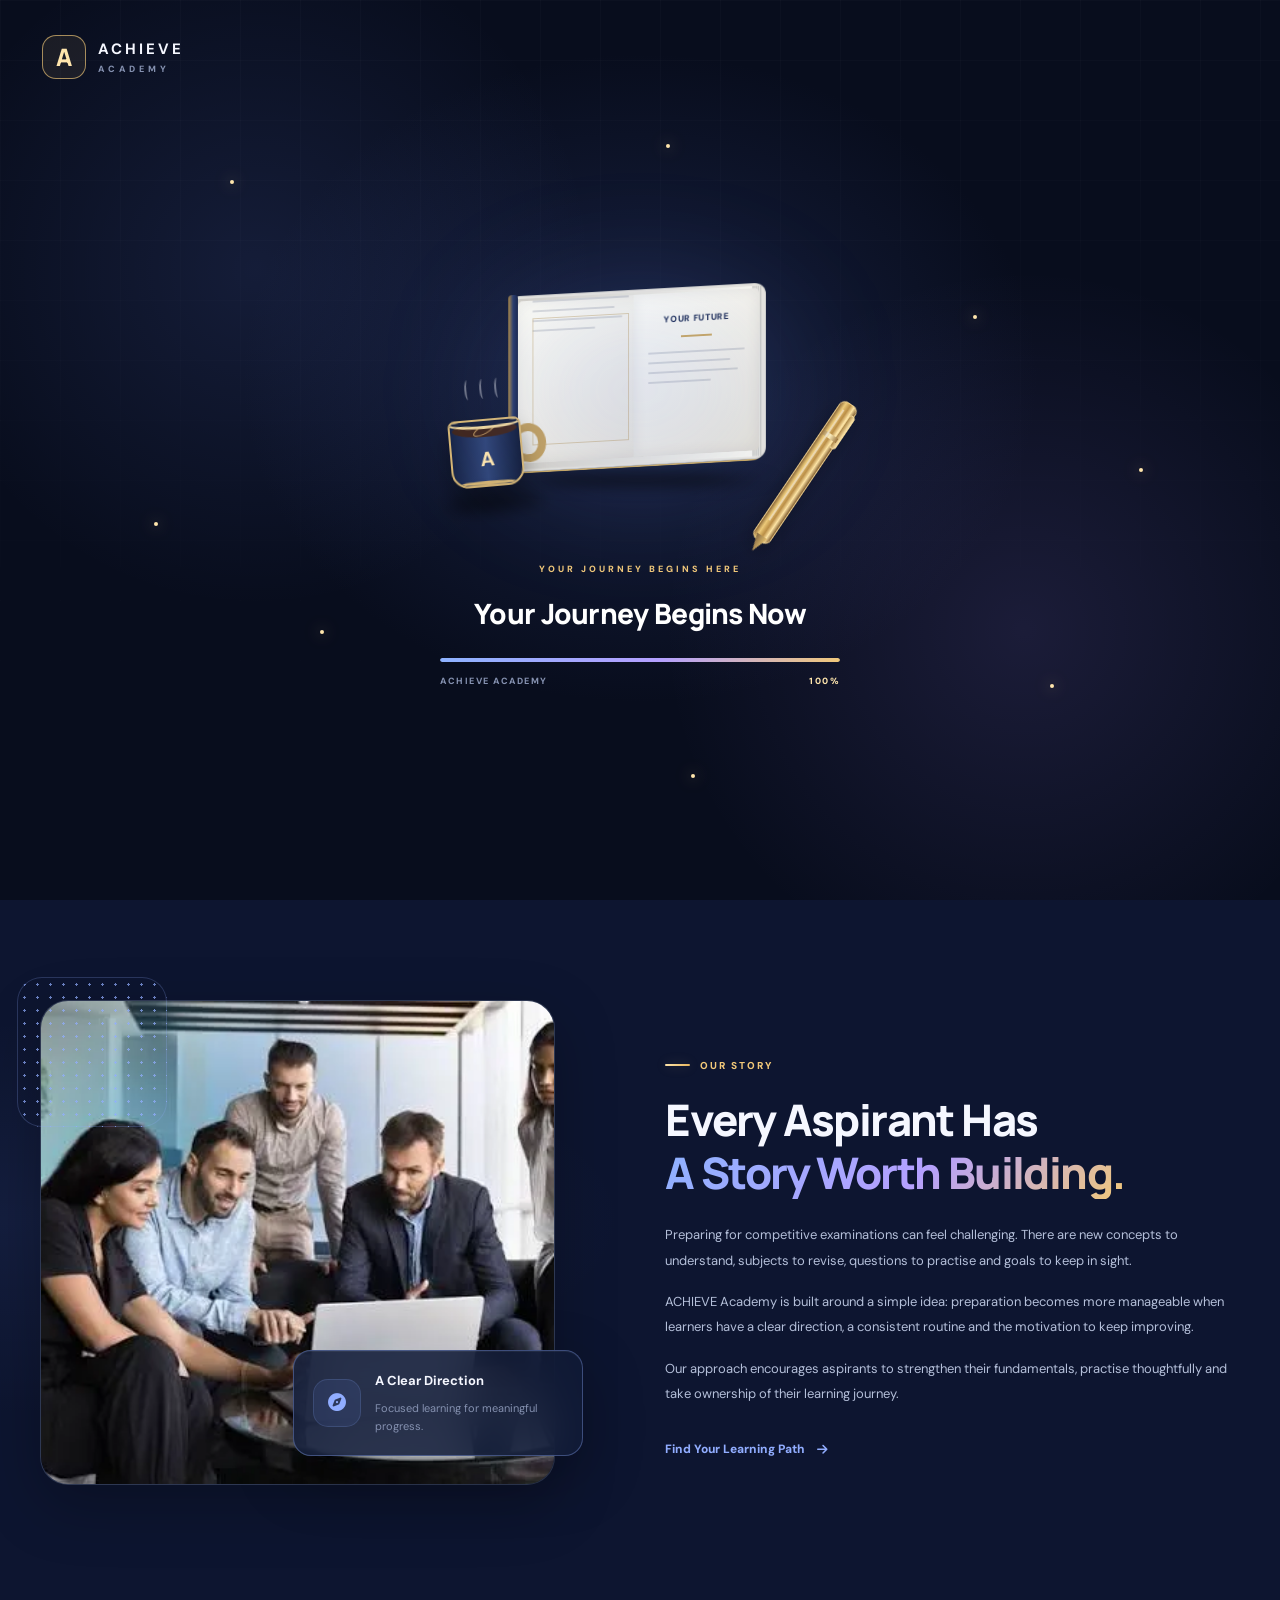
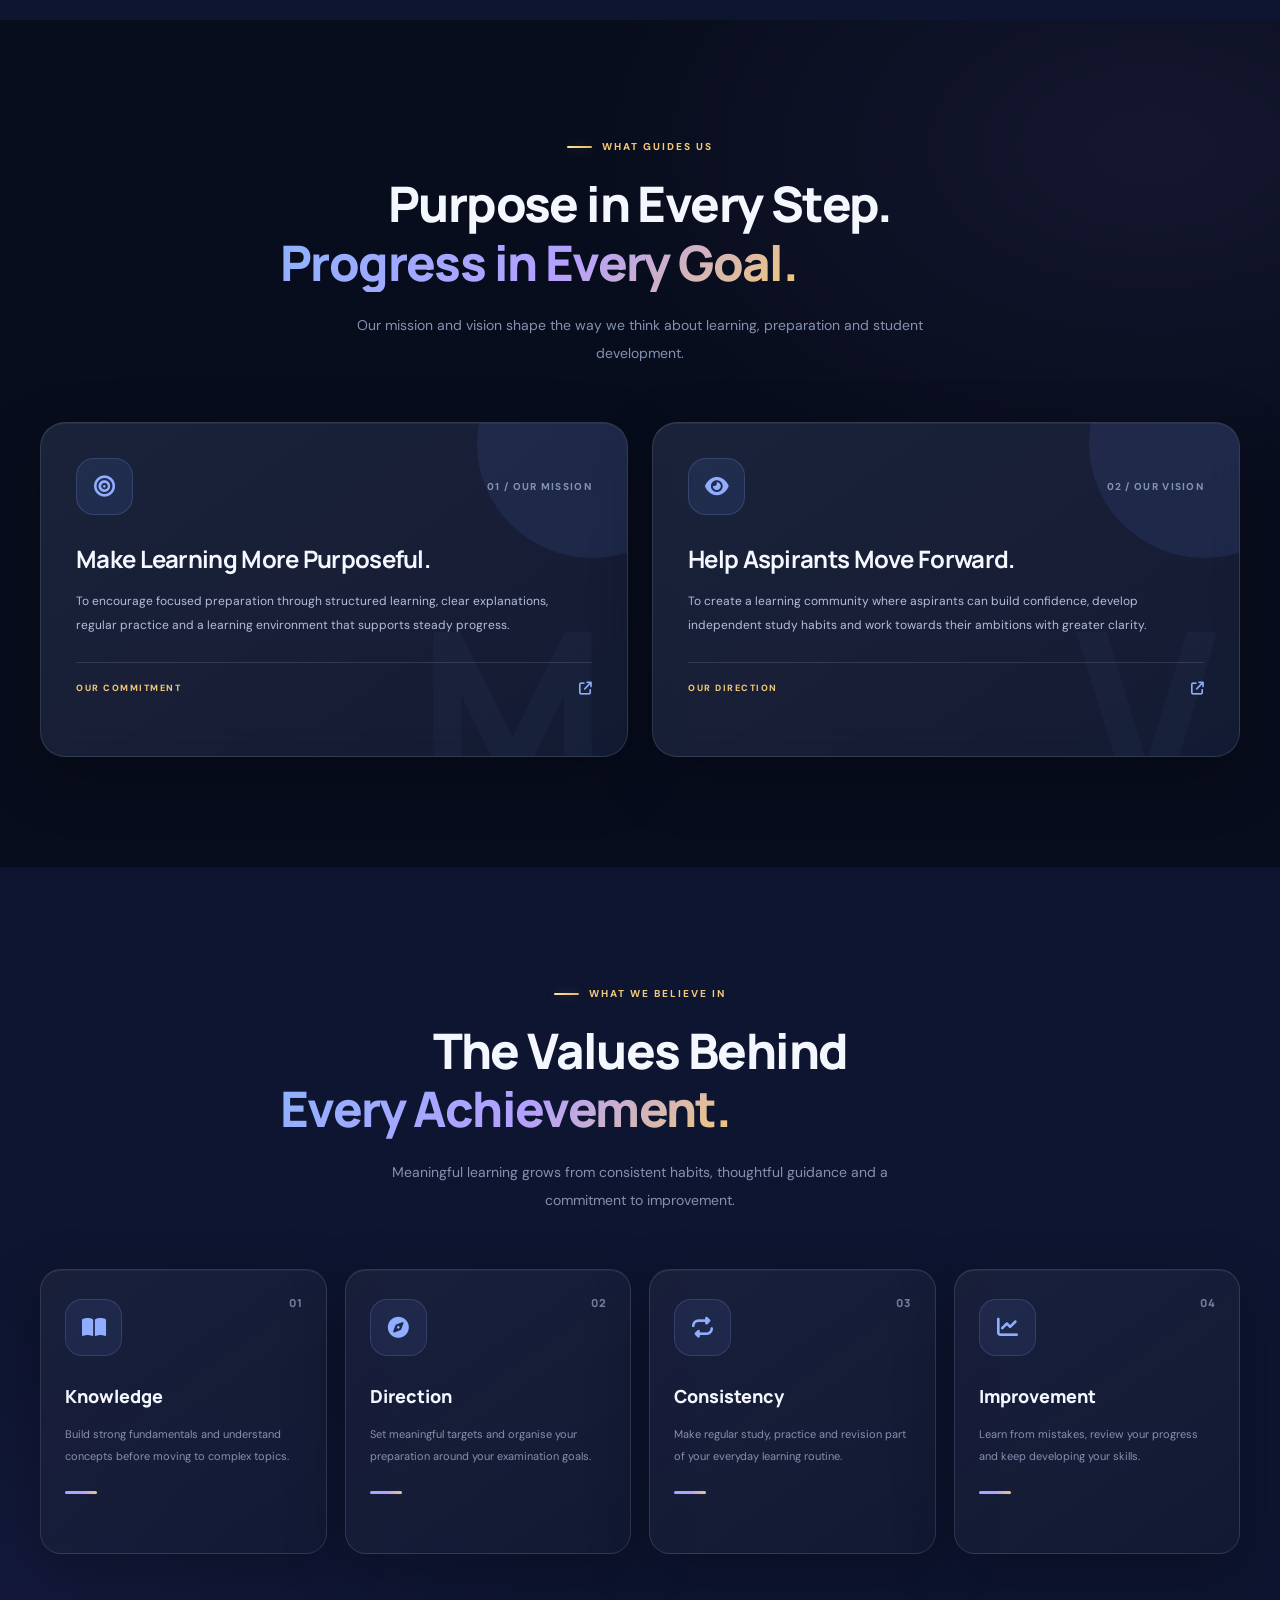
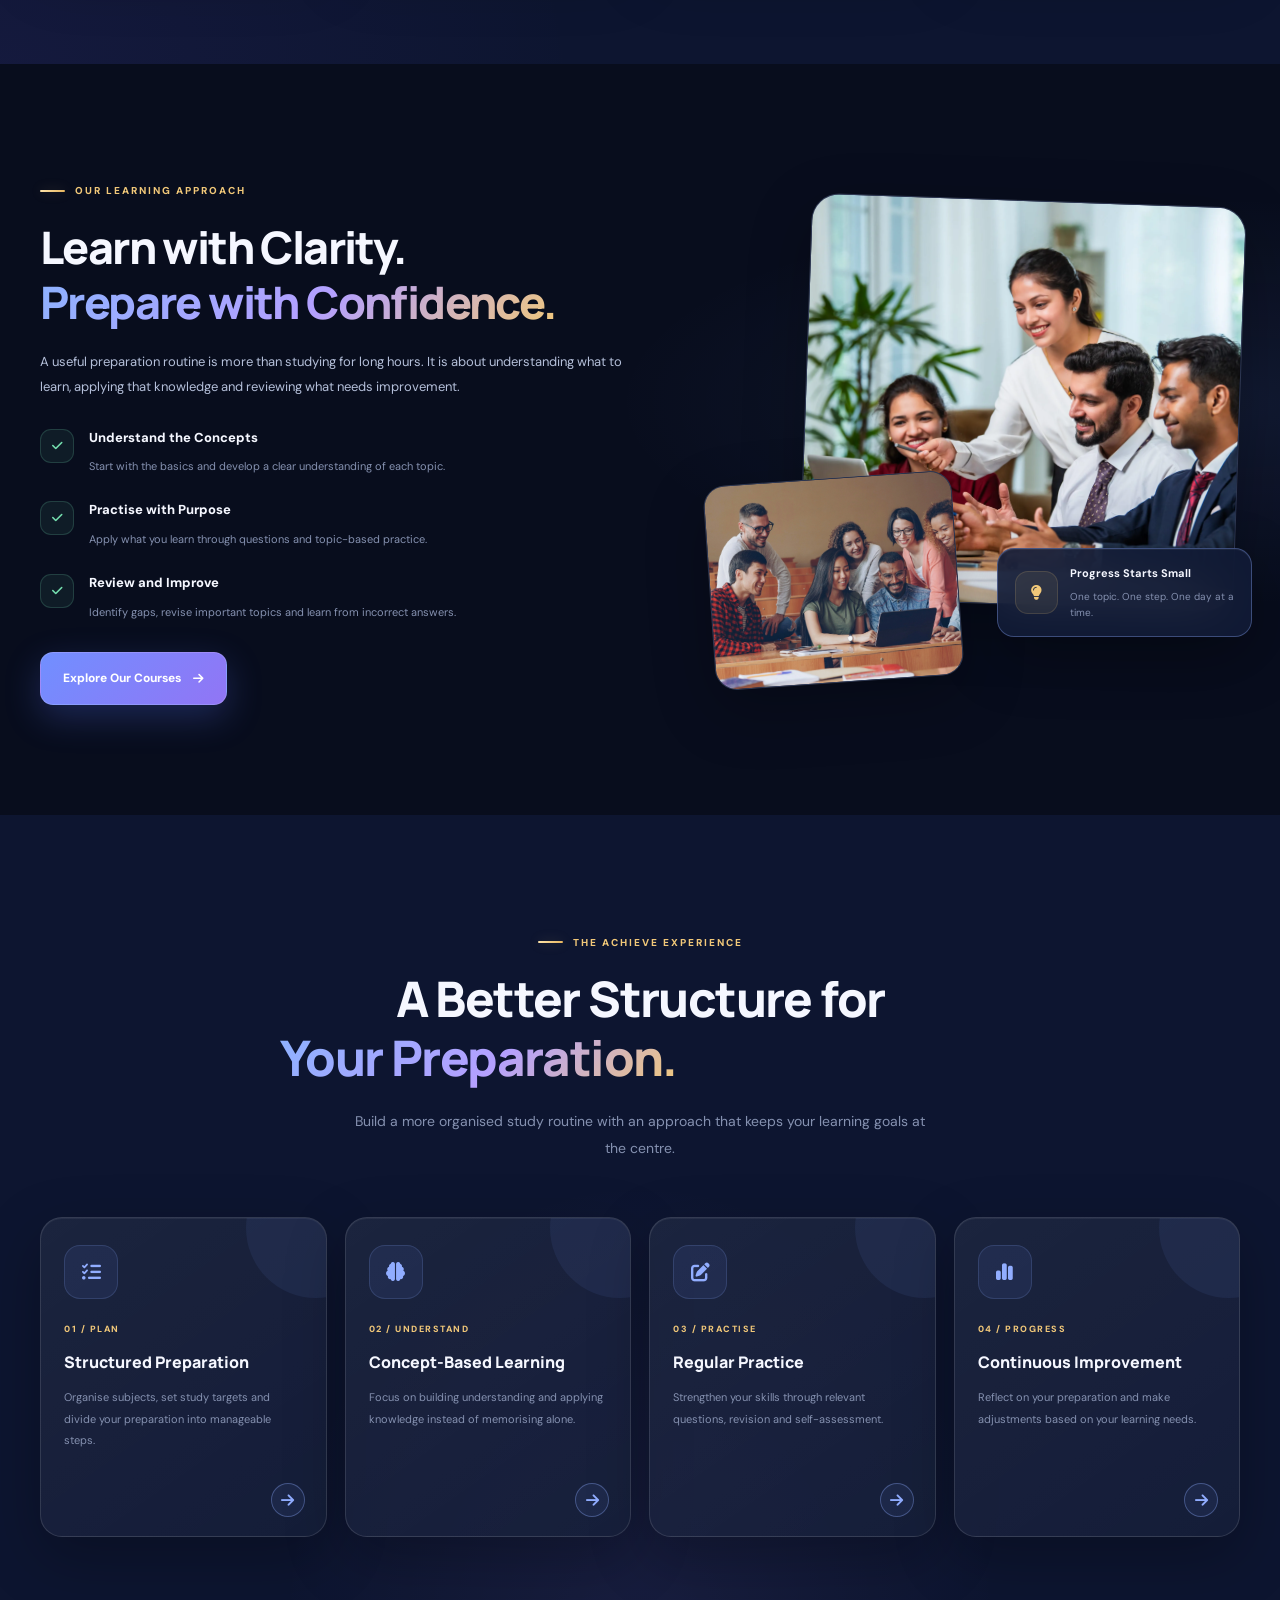
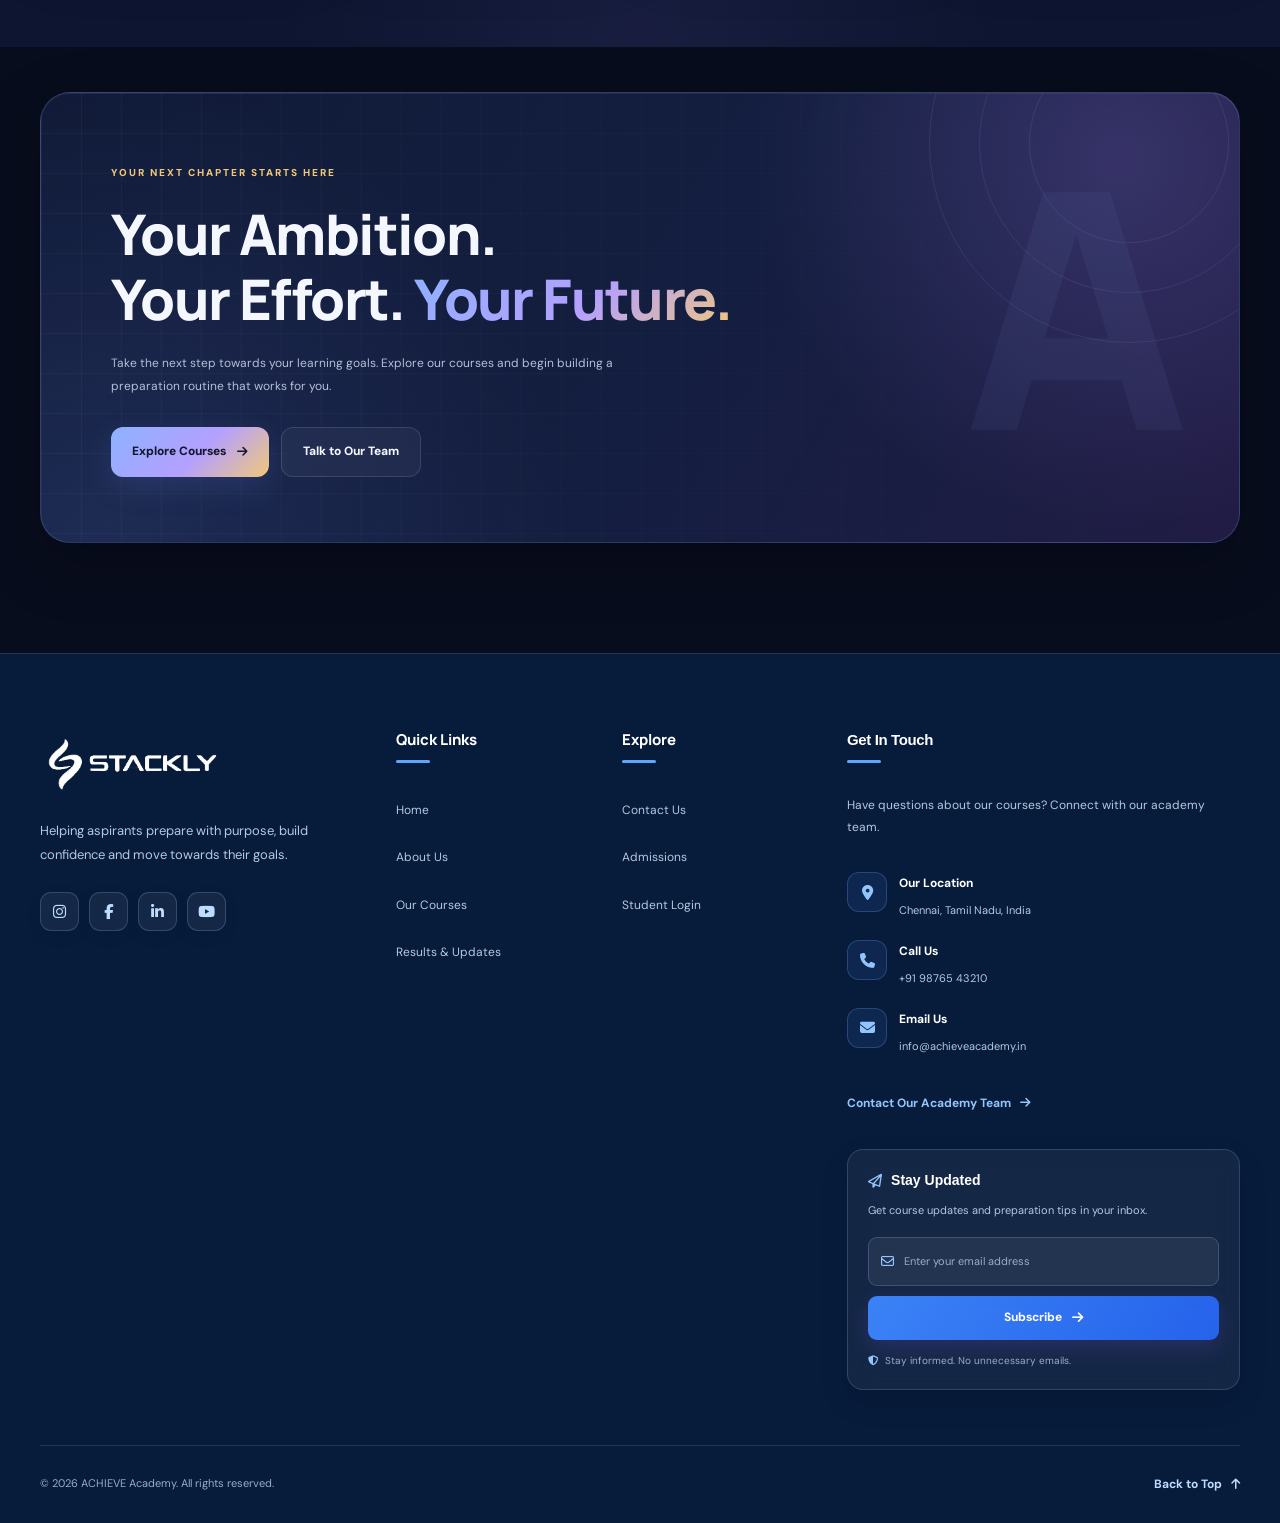
==== commit 1bc92cea: "add" ====
--- a/about.html
+++ b/about.html
@@ -264,66 +264,110 @@
 </div>
 
 
-    <!-- ======================================
-         NAVIGATION
-    ======================================= -->
-
-    <header class="site-header" id="siteHeader">
-
-        <div class="container nav-container">
-
-            <a href="index.html" class="brand-logo">
-                <span class="brand-icon">A</span>
-
-                <span class="brand-text">
-                    <strong>ACHIEVE</strong>
-                    <small>ACADEMY</small>
-                </span>
+    
+    <!-- =========================================
+     ACHIEVE ACADEMY — HEADER NAVIGATION
+========================================= -->
+
+<header class="site-header" id="siteHeader">
+
+    <div class="container nav-container">
+
+        <!-- LOGO -->
+        <a href="index.html"
+           class="brand-logo"
+           aria-label="Achieve Academy Home">
+
+            <img src="assets/logo.webp"
+                 alt="Achieve Academy Logo">
+
+        </a>
+
+
+        <!-- MOBILE MENU TOGGLE -->
+        <button class="menu-toggle"
+                id="menuToggle"
+                type="button"
+                aria-label="Open navigation menu"
+                aria-controls="mainNav"
+                aria-expanded="false">
+
+            <span></span>
+            <span></span>
+            <span></span>
+
+        </button>
+
+
+        <!-- NAVIGATION -->
+        <nav class="main-nav" id="mainNav">
+
+            <!-- HOME -->
+            <a href="index.html" >
+                Home
             </a>
 
-            <button class="menu-toggle"
-                    id="menuToggle"
-                    aria-label="Toggle navigation"
-                    aria-expanded="false">
-
-                <span></span>
-                <span></span>
-                <span></span>
+            <!-- ABOUT -->
+            <a href="about.html" class="active">
+                About Us
+            </a>
+
+            <!-- COURSES -->
+            <a href="courses.html">
+                Courses
+            </a>
+
+            <!-- RESULTS -->
+            <a href="results.html">
+                Results
+            </a>
+
+            <!-- CONTACT -->
+            <a href="contact.html">
+                Contact
+            </a>
+
+            <!-- LOGIN -->
+            <button class="btn btn-outline login-trigger"
+                    type="button">
+
+                Login
 
             </button>
 
-            <nav class="main-nav" id="mainNav">
-
-                <a href="index.html" >Home</a>
-
-                <a href="about.html" class="active">About Us</a>
-
-                <a href="courses.html">Courses</a>
-
-                <a href="results.html">Results</a>
-
-                <a href="contact.html">Contact</a>
-
-                <button class="btn btn-outline login-trigger"
-                        type="button">
-                    Login
-                </button>
-
-                <a href="contact.html#admission"
-                   class="btn btn-primary nav-cta">
-                    Join Now <span>↗</span>
-                </a>
-
-            </nav>
-
-        </div>
-
-        <div class="scroll-progress" id="scrollProgress"></div>
-
-    </header>
-
-
-<main>
+            <!-- JOIN NOW -->
+            <a href="contact.html#admission"
+               class="btn btn-primary nav-cta">
+
+                Join Now <span aria-hidden="true">↗</span>
+
+            </a>
+
+        </nav>
+
+    </div>
+
+
+    <!-- SCROLL PROGRESS -->
+    <div class="scroll-progress"
+         id="scrollProgress">
+    </div>
+
+</header>
+
+
+<!-- =========================================
+     MOBILE NAVIGATION OVERLAY
+========================================= -->
+
+<div class="mobile-nav-overlay"
+     id="mobileNavOverlay"
+     aria-hidden="true">
+</div>
+
+
+
+    <main>
 
 <!-- ==================================================
      SECTION 1 — HERO + IMAGE CAROUSEL
@@ -356,12 +400,12 @@
             </p>
 
             <div class="about-hero-actions">
-                <a href="#our-story" class="about-primary-btn">
+                <a href="404.html" class="about-primary-btn">
                     Discover Our Story
                     <i class="fa-solid fa-arrow-right"></i>
                 </a>
 
-                <a href="courses.html" class="about-secondary-btn">
+                <a href="404.html" class="about-secondary-btn">
                     Explore Courses
                     <i class="fa-solid fa-arrow-up-right-from-square"></i>
                 </a>
@@ -388,17 +432,17 @@
             <div class="about-carousel-frame">
 
                 <div class="about-carousel-image active">
-                    <img src="assets/images/about-hero-1.png"
+                    <img src="assets/a1.webp"
                          alt="Students learning in an academy">
                 </div>
 
                 <div class="about-carousel-image">
-                    <img src="assets/images/about-hero-2.png"
+                    <img src="assets/a2.webp"
                          alt="Focused examination preparation">
                 </div>
 
                 <div class="about-carousel-image">
-                    <img src="assets/images/about-hero-3.png"
+                    <img src="assets/a3.webp"
                          alt="Students working towards their goals">
                 </div>
 
@@ -492,7 +536,7 @@
         <div class="about-story-visual">
 
             <div class="about-story-image">
-                <img src="assets/images/about-story.png"
+                <img src="assets/a4.webp"
                      alt="A learning environment at ACHIEVE Academy"
                      loading="lazy">
             </div>
@@ -544,7 +588,7 @@
                 take ownership of their learning journey.
             </p>
 
-            <a href="courses.html" class="about-text-link">
+            <a href="404.html" class="about-text-link">
                 Find Your Learning Path
                 <i class="fa-solid fa-arrow-right"></i>
             </a>
@@ -828,7 +872,7 @@
 
             </div>
 
-            <a href="courses.html" class="about-primary-btn">
+            <a href="404.html" class="about-primary-btn">
                 Explore Our Courses
                 <i class="fa-solid fa-arrow-right"></i>
             </a>
@@ -839,13 +883,13 @@
         <div class="about-approach-visual">
 
             <div class="approach-image-main">
-                <img src="assets/images/about-learning.png"
+                <img src="assets/a5.webp"
                      alt="Students studying and preparing"
                      loading="lazy">
             </div>
 
             <div class="approach-image-small">
-                <img src="assets/images/about-study.png"
+                <img src="assets/a6.webp"
                      alt="Study notes and preparation materials"
                      loading="lazy">
             </div>
@@ -1021,12 +1065,12 @@
 
                 <div class="about-cta-actions">
 
-                    <a href="courses.html" class="about-cta-light-btn">
+                    <a href="404.html" class="about-cta-light-btn">
                         Explore Courses
                         <i class="fa-solid fa-arrow-right"></i>
                     </a>
 
-                    <a href="contact.html" class="about-cta-glass-btn">
+                    <a href="404.html" class="about-cta-glass-btn">
                         Talk to Our Team
                     </a>
 
@@ -1057,18 +1101,13 @@
         <!-- BRAND COLUMN -->
         <div class="footer-brand">
 
-            <a href="index.html"
-               class="brand-logo footer-logo"
-               aria-label="Achieve Academy Home">
-
-                <span class="brand-icon">A</span>
-
-                <span class="brand-text">
-                    <strong>ACHIEVE</strong>
-                    <small>ACADEMY</small>
-                </span>
-
-            </a>
+          <a href="index.html"
+   class="brand-logo footer-logo"
+   aria-label="Achieve Academy Home">
+
+    <img src="assets/logo.webp" alt="Achieve Academy Logo">
+
+</a>
 
             <p>
                 Helping aspirants prepare with purpose,
@@ -1364,7 +1403,7 @@
         <div class="login-visual">
 
             <img
-                src="assets/images/login-academy.jpg"
+                src="assets/l1.webp"
                 alt="ACHIEVE Academy students preparing for competitive examinations"
             >
 
--- a/css/style.css
+++ b/css/style.css
@@ -6580,3610 +6580,350 @@
 
 
 
-/* =========================================================
-   ACHIEVE ACADEMY — COURSES PAGE
-   Premium Dark / Blue / Violet / Gold Theme
-   Scoped CSS — Existing Header & Footer Safe
-========================================================= */
-
-.courses-page {
-    --course-bg: #080d1d;
-    --course-bg-2: #0b1226;
-    --course-bg-3: #101a35;
-
-    --course-white: #ffffff;
-    --course-text: #f5f7ff;
-    --course-muted: #b4bfd9;
-    --course-subtle: #8491b1;
-
-    --course-blue: #7195ff;
-    --course-blue-light: #a4bbff;
-    --course-violet: #a68aff;
-    --course-gold: #f1c879;
-    --course-green: #75e0b0;
-
-    --course-border: rgba(255, 255, 255, 0.11);
-    --course-border-light: rgba(255, 255, 255, 0.17);
-
-    --course-surface: rgba(255, 255, 255, 0.035);
-    --course-surface-hover: rgba(255, 255, 255, 0.065);
-
-    --course-gradient:
-        linear-gradient(
-            120deg,
-            #91b4ff 0%,
-            #b49aff 48%,
-            #f1c879 100%
-        );
-
-    --course-gradient-blue:
-        linear-gradient(
-            135deg,
-            #7195ff,
-            #8a75f4
-        );
-
-    --course-gradient-gold:
-        linear-gradient(
-            135deg,
-            #ffe6ad,
-            #e7b65f
-        );
-
-    position: relative;
-    isolation: isolate;
-    width: 100%;
-    overflow: clip;
-
-    color: var(--course-text);
-    background: var(--course-bg);
-
-    font-family: "DM Sans", sans-serif;
-    line-height: 1.6;
-
-    -webkit-font-smoothing: antialiased;
-    text-rendering: optimizeLegibility;
-}
-
-.courses-page *,
-.courses-page *::before,
-.courses-page *::after {
-    box-sizing: border-box;
-}
-
-.courses-page img {
-    display: block;
-    max-width: 100%;
-}
-
-.courses-page a {
-    color: inherit;
-    text-decoration: none;
-}
-
-.courses-page button,
-.courses-page input {
-    font: inherit;
-}
-
-.courses-page button {
-    color: inherit;
-}
-
-.courses-page h1,
-.courses-page h2,
-.courses-page h3,
-.courses-page h4,
-.courses-page p {
-    margin-top: 0;
-}
-
-.courses-page h1,
-.courses-page h2,
-.courses-page h3 {
-    color: var(--course-text);
-    line-height: 1.15;
-}
-
-.courses-page p {
-    color: var(--course-muted);
-}
-
-.courses-page .container {
-    width: min(1240px, calc(100% - 64px));
-    margin-inline: auto;
-    position: relative;
-    z-index: 2;
-}
-
-.courses-page .section {
-    position: relative;
-    padding: 112px 0;
-}
-
-.courses-page .gradient-text {
-    color: transparent;
-    background: var(--course-gradient);
-    -webkit-background-clip: text;
-    background-clip: text;
-    -webkit-text-fill-color: transparent;
-}
-
-/* =========================================================
-   SHARED SECTION HEADINGS
-========================================================= */
-
-.courses-page .section-heading {
-    max-width: 690px;
-}
-
-.courses-page .section-heading.center {
-    margin-inline: auto;
-    text-align: center;
-}
-
-.courses-page .section-label {
-    display: inline-flex;
-    align-items: center;
-    gap: 10px;
-
-    margin-bottom: 19px;
-
-    color: var(--course-blue-light);
-
-    font-size: 11px;
-    font-weight: 800;
-    letter-spacing: 2.1px;
-    line-height: 1.5;
-    text-transform: uppercase;
-}
-
-.courses-page .section-label::before {
-    content: "";
-    width: 24px;
-    height: 1px;
-
-    background: var(--course-blue);
-}
-
-.courses-page .section-heading.center .section-label {
-    justify-content: center;
-}
-
-.courses-page .section-heading h2 {
-    margin-bottom: 20px;
-
-    font-family: "Manrope", sans-serif;
-    font-size: clamp(34px, 4vw, 53px);
-    font-weight: 800;
-    letter-spacing: -2px;
-    line-height: 1.16;
-}
-
-.courses-page .section-heading > p {
-    max-width: 590px;
-    margin-bottom: 0;
-
-    color: var(--course-muted);
-    font-size: 15px;
-    line-height: 1.9;
-}
-
-.courses-page .section-heading.center > p {
-    margin-inline: auto;
-}
-
-/* =========================================================
-   BUTTONS
-========================================================= */
-
-.courses-page .btn {
-    min-height: 52px;
+
+
+
+/* ==============================
+   ACHIEVE ACADEMY LOGO
+============================== */
+
+.brand-logo {
     display: inline-flex;
     align-items: center;
     justify-content: center;
-    gap: 13px;
-
-    padding: 14px 23px;
-
-    border: 1px solid transparent;
-    border-radius: 9px;
-
-    font-size: 13px;
-    font-weight: 800;
-    line-height: 1.3;
-
-    cursor: pointer;
-
-    transition:
-        transform 0.3s ease,
-        background 0.3s ease,
-        border-color 0.3s ease,
-        box-shadow 0.3s ease;
-}
-
-.courses-page .btn i {
-    font-size: 12px;
-    transition: transform 0.3s ease;
-}
-
-.courses-page .btn:hover {
-    transform: translateY(-3px);
-}
-
-.courses-page .btn:hover i {
-    transform: translateX(4px);
-}
-
-.courses-page .btn-primary {
-    color: #ffffff;
-    background: var(--course-gradient-blue);
-
-    box-shadow:
-        0 9px 28px rgba(113, 149, 255, 0.2),
-        inset 0 1px 0 rgba(255, 255, 255, 0.2);
-}
-
-.courses-page .btn-primary:hover {
-    box-shadow:
-        0 15px 35px rgba(113, 149, 255, 0.34);
-}
-
-.courses-page .btn-secondary {
-    color: var(--course-text);
-
-    background: rgba(255, 255, 255, 0.035);
-    border-color: var(--course-border-light);
-}
-
-.courses-page .btn-secondary:hover {
-    background: rgba(255, 255, 255, 0.08);
-    border-color: rgba(145, 173, 255, 0.45);
-}
-
-.courses-page .btn-gold {
-    color: #19182a;
-    background: var(--course-gradient-gold);
-
-    box-shadow:
-        0 10px 30px rgba(241, 200, 121, 0.17);
-}
-
-.courses-page .btn-gold:hover {
-    box-shadow:
-        0 15px 36px rgba(241, 200, 121, 0.28);
-}
-
-/* =========================================================
-   1. HERO SECTION
-========================================================= */
-
-.courses-page .courses-hero {
-    position: relative;
-    display: flex;
-    align-items: center;
-
-    min-height: 720px;
-    padding: 90px 0 105px;
-
-    isolation: isolate;
-
-    background:
-        radial-gradient(
-            ellipse at 78% 43%,
-            rgba(91, 94, 207, 0.14),
-            transparent 39%
-        ),
-        radial-gradient(
-            ellipse at 8% 15%,
-            rgba(63, 109, 211, 0.11),
-            transparent 35%
-        ),
-        linear-gradient(
-            145deg,
-            #080d1d 0%,
-            #0b1226 55%,
-            #0d142b 100%
-        );
-}
-
-.courses-page .courses-hero::before {
-    content: "";
-    position: absolute;
-    inset: 0;
-
-    pointer-events: none;
-    opacity: 0.15;
-
-    background-image:
-        linear-gradient(
-            rgba(255, 255, 255, 0.04) 1px,
-            transparent 1px
-        ),
-        linear-gradient(
-            90deg,
-            rgba(255, 255, 255, 0.04) 1px,
-            transparent 1px
-        );
-
-    background-size: 64px 64px;
-
-    mask-image:
-        linear-gradient(
-            to bottom,
-            black,
-            transparent 90%
-        );
-}
-
-.courses-page .hero-glow {
-    position: absolute;
-
-    width: 520px;
-    height: 520px;
-
-    top: 5%;
-    right: 6%;
-
-    border-radius: 50%;
-
-    background:
-        radial-gradient(
-            circle,
-            rgba(120, 100, 255, 0.19),
-            rgba(89, 119, 255, 0.08) 42%,
-            transparent 70%
-        );
-
-    filter: blur(10px);
-    pointer-events: none;
-
-    animation: coursesGlow 8s ease-in-out infinite alternate;
-}
-
-.courses-page .hero-grid {
-    display: grid;
-    grid-template-columns: 1.04fr 0.96fr;
-    align-items: center;
-    gap: 35px;
-}
-
-/* Hero text */
-
-.courses-page .hero-content {
-    position: relative;
-    z-index: 4;
-
-    max-width: 650px;
-}
-
-.courses-page .hero-badge {
-    width: fit-content;
-
+    flex-shrink: 0;
+    text-decoration: none;
+    width: 170px;
+    height: 65px;
+    overflow: hidden;
+}
+
+.brand-logo img {
+    display: block;
+    width: 100%;
+    height: 100%;
+    object-fit: contain;
+    object-position: left center;
+}
+
+/* MOBILE RESPONSIVE */
+
+@media (max-width: 768px) {
+    .brand-logo {
+        width: 140px;
+        height: 55px;
+    }
+}
+
+
+
+/* FOOTER LOGO */
+
+.footer-logo {
     display: inline-flex;
     align-items: center;
-    gap: 10px;
-
-    margin-bottom: 27px;
-    padding: 10px 14px;
-
-    color: #dce5ff;
-
-    border: 1px solid rgba(145, 173, 255, 0.2);
-    border-radius: 50px;
-
-    background: rgba(113, 149, 255, 0.075);
-
-    font-size: 10px;
-    font-weight: 800;
-    letter-spacing: 1.6px;
-}
-
-.courses-page .hero-badge i {
-    color: var(--course-gold);
-    font-size: 13px;
-}
-
-.courses-page .hero-content h1 {
-    max-width: 700px;
-
-    margin-bottom: 24px;
-
-    font-family: "Manrope", sans-serif;
-    font-size: clamp(43px, 5.3vw, 69px);
-    font-weight: 800;
-    letter-spacing: -3.6px;
-    line-height: 1.09;
-}
-
-.courses-page .hero-content h1 .gradient-text {
+    justify-content: flex-start;
+    width: 180px;
+    height: 70px;
+    overflow: hidden;
+    text-decoration: none;
+    flex-shrink: 0;
+}
+
+.footer-logo img {
     display: block;
-    margin-top: 7px;
-}
-
-.courses-page .hero-description {
-    max-width: 525px;
-
-    margin-bottom: 30px;
-
-    color: #b4bfd9;
-    font-size: 15px;
-    line-height: 1.95;
-}
-
-.courses-page .hero-actions {
-    display: flex;
-    align-items: center;
-    flex-wrap: wrap;
-    gap: 13px;
-}
-
-.courses-page .hero-trust {
-    display: flex;
-    align-items: center;
-    gap: 16px;
-
-    margin-top: 43px;
-}
-
-.courses-page .hero-avatars {
-    display: flex;
-    align-items: center;
-    padding-left: 2px;
-}
-
-.courses-page .hero-avatars img {
-    width: 39px;
-    height: 39px;
-
-    object-fit: cover;
-
-    border: 2px solid #111a35;
-    border-radius: 50%;
-
-    margin-left: -8px;
-
-    background: #1c294b;
-}
-
-.courses-page .hero-avatars img:first-child {
-    margin-left: 0;
-}
-
-.courses-page .hero-trust-text {
-    display: flex;
-    flex-direction: column;
-    gap: 3px;
-}
-
-.courses-page .hero-trust-stars {
-    color: var(--course-gold);
-
-    font-size: 13px;
-    letter-spacing: 2px;
-}
-
-.courses-page .hero-trust-text strong {
-    color: #f5f7ff;
-    font-size: 11px;
-    font-weight: 800;
-}
-
-.courses-page .hero-trust-text span {
-    color: var(--course-subtle);
-    font-size: 11px;
-}
-
-/* Hero particles */
-
-.courses-page .hero-particle {
-    position: absolute;
-    z-index: 1;
-
-    width: 5px;
-    height: 5px;
-
-    border-radius: 50%;
-    background: #a6baff;
-
-    box-shadow:
-        0 0 15px rgba(145, 173, 255, 0.9);
-
+    width: 100%;
+    height: 100%;
+    object-fit: contain;
+    object-position: left center;
+}
+
+/* RESPONSIVE */
+
+@media (max-width: 768px) {
+    .footer-logo {
+        width: 150px;
+        height: 60px;
+    }
+}
+
+
+
+
+
+
+
+
+
+
+
+
+
+
+
+
+
+/* MOBILE NAVIGATION OVERLAY */
+
+.mobile-nav-overlay {
+    position: fixed;
+    inset: 0;
+    z-index: 999;
+    background: rgba(0, 0, 0, 0.55);
+    opacity: 0;
+    visibility: hidden;
     pointer-events: none;
-
-    animation: coursesParticle 5s ease-in-out infinite;
-}
-
-.courses-page .particle-one {
-    top: 20%;
-    left: 43%;
-}
-
-.courses-page .particle-two {
-    top: 70%;
-    left: 48%;
-    animation-delay: -1.5s;
-}
-
-.courses-page .particle-three {
-    top: 24%;
-    right: 13%;
-    animation-delay: -2.5s;
-}
-
-.courses-page .particle-four {
-    bottom: 16%;
-    right: 28%;
-    animation-delay: -3s;
-}
-
-/* Hero bottom wave */
-
-.courses-page .hero-wave {
-    position: absolute;
-    z-index: 1;
-
-    left: -5%;
-    right: -5%;
-    bottom: -85px;
-
-    height: 130px;
-
-    border-radius: 50% 50% 0 0;
-
-    background: var(--course-bg-2);
-
-    transform: rotate(-1.5deg);
-    pointer-events: none;
-}
-
-/* =========================================================
-   3D BOOK HERO VISUAL
-========================================================= */
-
-.courses-page .hero-visual {
+    transition: opacity 0.3s ease, visibility 0.3s ease;
+}
+
+.mobile-nav-overlay.active {
+    opacity: 1;
+    visibility: visible;
+    pointer-events: auto;
+}
+
+@media (min-width: 769px) {
+    .mobile-nav-overlay {
+        display: none;
+    }
+}
+
+@media (max-width: 768px) {
+    .site-header {
+        position: sticky;
+        top: 0;
+        z-index: 1000;
+    }
+
+    .main-nav {
+        z-index: 1001;
+    }
+
+    .menu-toggle {
+        position: relative;
+        z-index: 1002;
+    }
+
+    body.menu-open {
+        overflow: hidden;
+    }
+}
+
+
+
+
+
+
+
+
+
+
+
+
+
+
+
+
+
+
+
+
+
+
+
+
+/* =========================================
+   FIXED HEADER — ALL PAGES
+========================================= */
+
+.site-header {
+    position: fixed;
+    top: 0;
+    left: 0;
+    width: 100%;
+    z-index: 1000;
+
+    background: #080d1d;
+
+    border-bottom: 1px solid rgba(255, 255, 255, 0.08);
+
+    transition:
+        background 0.3s ease,
+        box-shadow 0.3s ease;
+}
+
+/* HEADER CONTAINER */
+
+.site-header .nav-container {
     position: relative;
-
-    min-height: 485px;
-
-    display: flex;
-    align-items: center;
-    justify-content: center;
-
-    perspective: 1200px;
-    transform-style: preserve-3d;
-}
-
-.courses-page .hero-orbit {
-    position: absolute;
-
-    width: 390px;
-    height: 390px;
-
-    border: 1px solid rgba(145, 173, 255, 0.17);
-    border-radius: 50%;
-
-    transform: rotateX(63deg) rotateZ(-18deg);
-
-    animation: coursesOrbit 22s linear infinite;
-}
-
-.courses-page .hero-orbit::before,
-.courses-page .hero-orbit::after {
-    content: "";
-    position: absolute;
-
-    width: 9px;
-    height: 9px;
-
-    border-radius: 50%;
-}
-
-.courses-page .hero-orbit::before {
-    top: 18%;
-    left: 12%;
-
-    background: var(--course-gold);
-
-    box-shadow:
-        0 0 20px rgba(241, 200, 121, 0.7);
-}
-
-.courses-page .hero-orbit::after {
-    right: 12%;
-    bottom: 22%;
-
-    background: var(--course-blue-light);
-
-    box-shadow:
-        0 0 20px rgba(145, 173, 255, 0.8);
-}
-
-.courses-page .hero-orbit-two {
-    width: 310px;
-    height: 310px;
-
-    border-color: rgba(166, 138, 255, 0.18);
-
-    transform: rotateX(66deg) rotateZ(35deg);
-
-    animation-direction: reverse;
-    animation-duration: 28s;
-}
-
-/* Book shadow */
-
-.courses-page .hero-book-shadow {
-    position: absolute;
-
-    width: 290px;
-    height: 65px;
-
-    bottom: 76px;
-    left: 50%;
-
-    border-radius: 50%;
-
-    background: rgba(0, 0, 0, 0.7);
-
-    filter: blur(25px);
-
-    transform: translateX(-50%) rotate(-12deg);
-
-    animation: coursesShadow 5s ease-in-out infinite;
-}
-
-/* Book stage */
-
-.courses-page .hero-book-stage {
-    position: relative;
-    z-index: 3;
-
-    width: 270px;
-    height: 330px;
-
-    display: flex;
-    align-items: center;
-    justify-content: center;
-
-    transform-style: preserve-3d;
-
-    animation: coursesBookFloat 5.5s ease-in-out infinite;
-}
-
-.courses-page .hero-book {
-    position: relative;
-
-    width: 235px;
-    height: 300px;
-
-    transform-style: preserve-3d;
-
-    transform:
-        rotateX(10deg)
-        rotateY(-24deg)
-        rotateZ(-8deg);
-
-    filter:
-        drop-shadow(20px 28px 23px rgba(0, 0, 0, 0.35));
-}
-
-/* Book cover */
-
-.courses-page .book-cover {
-    position: absolute;
-    inset: 0;
-
-    overflow: hidden;
-
-    border-radius: 5px 13px 13px 5px;
-
-    border: 1px solid rgba(255, 255, 255, 0.25);
-
-    background:
-        radial-gradient(
-            circle at 70% 25%,
-            rgba(170, 160, 255, 0.48),
-            transparent 38%
-        ),
-        linear-gradient(
-            145deg,
-            #536bce 0%,
-            #393c8e 42%,
-            #171d49 100%
-        );
-
-    box-shadow:
-        inset 0 0 0 7px rgba(255, 255, 255, 0.045),
-        inset 4px 0 7px rgba(0, 0, 0, 0.3),
-        0 15px 30px rgba(0, 0, 0, 0.3);
-
-    transform: translateZ(13px);
-}
-
-.courses-page .book-cover::before {
-    content: "";
-    position: absolute;
-    inset: 18px;
-
-    border: 1px solid rgba(255, 255, 255, 0.24);
-    border-radius: 3px;
-}
-
-.courses-page .book-cover::after {
-    content: "ACHIEVE";
-    position: absolute;
-
-    left: 0;
-    right: 0;
-    top: 39%;
-
-    color: #ffffff;
-
-    font-family: "Manrope", sans-serif;
-    font-size: 27px;
-    font-weight: 900;
-    letter-spacing: 2px;
-    text-align: center;
-
-    text-shadow:
-        0 5px 18px rgba(0, 0, 0, 0.25);
-}
-
-/* Book pages */
-
-.courses-page .book-pages {
-    position: absolute;
-    inset: 5px 0 0 8px;
-
-    transform: translateZ(7px);
-
-    transform-style: preserve-3d;
-}
-
-.courses-page .book-page {
-    position: absolute;
-    top: 0;
-    bottom: 0;
-
-    width: 50%;
-
-    background:
-        repeating-linear-gradient(
-            to bottom,
-            transparent 0,
-            transparent 13px,
-            rgba(50, 60, 95, 0.12) 14px,
-            transparent 15px
-        ),
-        linear-gradient(
-            90deg,
-            #e7e8f3,
-            #ffffff 30%,
-            #e2e5f0 100%
-        );
-
-    border: 1px solid rgba(45, 52, 84, 0.2);
-}
-
-.courses-page .book-page.left {
-    left: 0;
-
-    border-radius: 3px 0 0 5px;
-
-    transform:
-        rotateY(-5deg)
-        translateZ(-3px);
-}
-
-.courses-page .book-page.right {
-    right: 0;
-
-    border-radius: 0 4px 5px 0;
-
-    transform:
-        rotateY(5deg)
-        translateZ(-3px);
-}
-
-/* Book spine */
-
-.courses-page .book-spine {
-    position: absolute;
-
-    left: 0;
-    top: 0;
-    bottom: 0;
-
-    width: 17px;
-
-    border-radius: 5px 0 0 5px;
-
-    background:
-        linear-gradient(
-            90deg,
-            #11183e,
-            #5665b4,
-            #23285f
-        );
-
-    transform:
-        translateZ(15px)
-        translateX(-5px)
-        rotateY(-5deg);
-
-    transform-origin: left center;
-}
-
-/* Floating pens */
-
-.courses-page .floating-pen {
-    position: absolute;
-    z-index: 4;
-
-    width: 12px;
-    height: 165px;
-
-    border-radius: 8px;
-
-    transform-style: preserve-3d;
-
-    background:
-        linear-gradient(
-            90deg,
-            #35395e 0%,
-            #aebeff 18%,
-            #ffffff 28%,
-            #6f7dce 48%,
-            #252a55 100%
-        );
-
-    box-shadow:
-        8px 12px 25px rgba(0, 0, 0, 0.25),
-        inset 1px 0 1px rgba(255, 255, 255, 0.5);
-
-    animation: coursesPenFloat 5s ease-in-out infinite;
-}
-
-.courses-page .floating-pen::before {
-    content: "";
-
-    position: absolute;
-
-    left: 0;
-    right: 0;
-    top: -14px;
-
-    width: 0;
-    height: 0;
-
-    margin-inline: auto;
-
-    border-left: 6px solid transparent;
-    border-right: 6px solid transparent;
-    border-bottom: 15px solid #b9c8ff;
-}
-
-.courses-page .floating-pen::after {
-    content: "";
-
-    position: absolute;
-
-    top: 17px;
-    left: 0;
-    right: 0;
-
-    height: 7px;
-
-    background: rgba(255, 255, 255, 0.8);
-}
-
-.courses-page .pen-one {
-    top: 35px;
-    right: 11%;
-
-    transform: rotate(28deg);
-
-    animation-delay: -1s;
-}
-
-.courses-page .pen-two {
-    left: 6%;
-    bottom: 65px;
-
-    height: 130px;
-
-    transform: rotate(-32deg);
-
-    background:
-        linear-gradient(
-            90deg,
-            #8d6be0,
-            #e0caff,
-            #7055c5,
-            #3d306d
-        );
-
-    animation-delay: -2.4s;
-}
-
-.courses-page .pen-three {
-    right: 8%;
-    bottom: 65px;
-
-    height: 110px;
-
-    transform: rotate(48deg);
-
-    background:
-        linear-gradient(
-            90deg,
-            #c18b3f,
-            #ffe6ad,
-            #e8b963,
-            #8e6328
-        );
-
-    animation-delay: -3s;
-}
-
-/* Floating icon cards */
-
-.courses-page .floating-icon {
-    position: absolute;
-    z-index: 5;
-
-    width: 57px;
-    height: 57px;
-
-    display: flex;
-    align-items: center;
-    justify-content: center;
-
-    border: 1px solid rgba(255, 255, 255, 0.16);
-    border-radius: 17px;
-
-    background:
-        linear-gradient(
-            145deg,
-            rgba(35, 49, 91, 0.94),
-            rgba(17, 25, 51, 0.92)
-        );
-
-    box-shadow:
-        0 14px 35px rgba(0, 0, 0, 0.25),
-        inset 0 1px 0 rgba(255, 255, 255, 0.1);
-
-    backdrop-filter: blur(12px);
-
-    animation: coursesIconFloat 4.5s ease-in-out infinite;
-}
-
-.courses-page .floating-icon i {
-    font-size: 21px;
-}
-
-.courses-page .icon-book {
-    top: 12%;
-    left: 14%;
-
-    color: #a6bdff;
-}
-
-.courses-page .icon-code {
-    top: 24%;
-    right: 8%;
-
-    color: #c2a6ff;
-
-    animation-delay: -1.4s;
-}
-
-.courses-page .icon-award {
-    left: 10%;
-    bottom: 22%;
-
-    color: var(--course-gold);
-
-    animation-delay: -2.2s;
-}
-
-/* Hero mini card */
-
-.courses-page .hero-mini-card {
-    position: absolute;
-    z-index: 6;
-
-    right: -1%;
-    bottom: 6%;
-
-    display: flex;
-    align-items: center;
-    gap: 13px;
-
-    padding: 15px 19px;
-
-    border: 1px solid rgba(255, 255, 255, 0.14);
-    border-radius: 14px;
-
-    background: rgba(16, 26, 54, 0.91);
-
-    box-shadow:
-        0 18px 45px rgba(0, 0, 0, 0.3);
-
-    backdrop-filter: blur(18px);
-
-    animation: coursesMiniFloat 5s ease-in-out infinite;
-}
-
-.courses-page .mini-icon {
-    width: 42px;
-    height: 42px;
-
-    display: grid;
-    place-items: center;
-
-    flex-shrink: 0;
-
-    border-radius: 12px;
-
-    color: #fff;
-    background: var(--course-gradient-blue);
-}
-
-.courses-page .mini-icon i {
-    font-size: 18px;
-}
-
-.courses-page .hero-mini-card > div:last-child {
-    display: flex;
-    flex-direction: column;
-    gap: 4px;
-}
-
-.courses-page .hero-mini-card strong {
-    color: #ffffff;
-    font-size: 11px;
-    font-weight: 800;
-}
-
-.courses-page .hero-mini-card span {
-    color: var(--course-muted);
-    font-size: 10px;
-}
-
-/* =========================================================
-   2. COURSE CATEGORIES
-========================================================= */
-
-.courses-page .categories-section {
-    background: var(--course-bg-2);
-}
-
-.courses-page .category-grid {
-    display: grid;
-    grid-template-columns: repeat(4, minmax(0, 1fr));
-    gap: 20px;
-
-    margin-top: 56px;
-}
-
-.courses-page .category-card {
-    --category-color: #91adff;
-    --category-glow: rgba(113, 149, 255, 0.14);
-
-    position: relative;
-
-    display: flex;
-    flex-direction: column;
-
-    min-height: 280px;
-
-    padding: 28px 24px 23px;
-
-    border: 1px solid var(--course-border);
-    border-radius: 17px;
-
-    background:
-        linear-gradient(
-            145deg,
-            rgba(255, 255, 255, 0.045),
-            rgba(255, 255, 255, 0.015)
-        );
-
-    overflow: hidden;
-
-    transition:
-        transform 0.35s ease,
-        border-color 0.35s ease,
-        background 0.35s ease,
-        box-shadow 0.35s ease;
-}
-
-.courses-page .category-card::before {
-    content: "";
-
-    position: absolute;
-
-    width: 170px;
-    height: 170px;
-
-    top: -90px;
-    right: -90px;
-
-    border-radius: 50%;
-
-    background: var(--category-glow);
-
-    filter: blur(20px);
-
-    transition:
-        transform 0.45s ease,
-        opacity 0.45s ease;
-}
-
-.courses-page .category-card:hover {
-    transform: translateY(-8px);
-
-    border-color: color-mix(
-        in srgb,
-        var(--category-color) 48%,
-        transparent
-    );
-
-    background:
-        linear-gradient(
-            145deg,
-            rgba(255, 255, 255, 0.065),
-            rgba(255, 255, 255, 0.025)
-        );
-
-    box-shadow:
-        0 20px 45px rgba(0, 0, 0, 0.2);
-}
-
-.courses-page .category-card:hover::before {
-    transform: scale(1.8);
-}
-
-.courses-page .category-icon {
-    position: relative;
-    z-index: 1;
-
-    width: 57px;
-    height: 57px;
-
-    display: grid;
-    place-items: center;
-
-    margin-bottom: 25px;
-
-    color: var(--category-color);
-
-    border: 1px solid color-mix(
-        in srgb,
-        var(--category-color) 27%,
-        transparent
-    );
-
-    border-radius: 15px;
-
-    background: var(--category-glow);
-
-    transition:
-        transform 0.35s ease,
-        background 0.35s ease;
-}
-
-.courses-page .category-card:hover .category-icon {
-    transform: translateY(-3px) rotate(-5deg);
-}
-
-.courses-page .category-icon i {
-    font-size: 23px;
-}
-
-.courses-page .category-card h3 {
-    margin-bottom: 12px;
-
-    font-size: 17px;
-    font-weight: 800;
-    letter-spacing: -0.3px;
-}
-
-.courses-page .category-card > p {
-    margin-bottom: 25px;
-
-    font-size: 12px;
-    line-height: 1.9;
-}
-
-.courses-page .category-bottom {
     display: flex;
     align-items: center;
     justify-content: space-between;
-    gap: 10px;
-
-    margin-top: auto;
-    padding-top: 17px;
-
-    border-top: 1px solid var(--course-border);
-}
-
-.courses-page .category-bottom span {
-    color: var(--course-subtle);
-    font-size: 10px;
-    font-weight: 700;
-}
-
-.courses-page .category-bottom i {
-    color: var(--category-color);
-    font-size: 12px;
-
-    transition: transform 0.3s ease;
-}
-
-.courses-page .category-card:hover .category-bottom i {
-    transform: translateX(5px);
-}
-
-/* =========================================================
-   3. FEATURED COURSES
-========================================================= */
-
-.courses-page .featured-section {
-    background:
-        radial-gradient(
-            ellipse at 100% 30%,
-            rgba(91, 100, 204, 0.08),
-            transparent 42%
-        ),
-        var(--course-bg);
-}
-
-.courses-page .featured-top {
-    display: flex;
-    align-items: flex-end;
-    justify-content: space-between;
-    gap: 30px;
-}
-
-.courses-page .featured-top > .btn {
+    min-height: 80px;
+}
+
+/* LOGO */
+
+.site-header .brand-logo {
+    display: flex;
+    align-items: center;
     flex-shrink: 0;
-    margin-bottom: 7px;
-}
-
-/* Filters */
-
-.courses-page .course-filters {
+}
+
+.site-header .brand-logo img {
+    display: block;
+    width: auto;
+    max-width: 180px;
+    height: 48px;
+    object-fit: contain;
+}
+
+/* NAVIGATION */
+
+.site-header .main-nav {
     display: flex;
     align-items: center;
-    flex-wrap: wrap;
-    gap: 9px;
-
-    margin-top: 37px;
-    margin-bottom: 31px;
-}
-
-.courses-page .course-filter {
-    min-height: 41px;
-
-    padding: 10px 19px;
-
-    color: var(--course-muted);
-
-    border: 1px solid var(--course-border);
-    border-radius: 8px;
-
-    background: rgba(255, 255, 255, 0.025);
-
-    font-size: 11px;
-    font-weight: 800;
-
-    cursor: pointer;
-
-    transition:
-        color 0.25s ease,
-        background 0.25s ease,
-        border-color 0.25s ease,
-        transform 0.25s ease;
-}
-
-.courses-page .course-filter:hover {
-    color: #ffffff;
-    border-color: rgba(145, 173, 255, 0.4);
-}
-
-.courses-page .course-filter.active {
-    color: #ffffff;
-
-    border-color: transparent;
-
-    background: var(--course-gradient-blue);
-
-    box-shadow:
-        0 6px 18px rgba(113, 149, 255, 0.18);
-}
-
-/* Course grid */
-
-.courses-page .course-grid {
-    display: grid;
-    grid-template-columns: repeat(3, minmax(0, 1fr));
-    gap: 24px;
-
-    align-items: stretch;
-}
-
-.courses-page .course-card {
-    min-width: 0;
-
-    display: flex;
-    flex-direction: column;
-
-    overflow: hidden;
-
-    border: 1px solid var(--course-border);
-    border-radius: 16px;
-
-    background:
-        linear-gradient(
-            145deg,
-            rgba(255, 255, 255, 0.045),
-            rgba(255, 255, 255, 0.015)
-        );
-
-    box-shadow:
-        0 10px 35px rgba(0, 0, 0, 0.12);
-
-    transition:
-        transform 0.35s ease,
-        border-color 0.35s ease,
-        box-shadow 0.35s ease;
-}
-
-.courses-page .course-card:hover {
-    transform: translateY(-8px);
-
-    border-color: rgba(145, 173, 255, 0.35);
-
-    box-shadow:
-        0 24px 50px rgba(0, 0, 0, 0.25),
-        0 0 35px rgba(113, 149, 255, 0.055);
-}
-
-/* Course image */
-
-.courses-page .course-image {
-    position: relative;
-
-    height: 220px;
-
-    overflow: hidden;
-
-    background: #151f3e;
-}
-
-.courses-page .course-image::after {
-    content: "";
-
+    gap: 28px;
+}
+
+/* SCROLL PROGRESS */
+
+.site-header .scroll-progress {
     position: absolute;
-    inset: 0;
-
-    background:
-        linear-gradient(
-            to top,
-            rgba(8, 13, 29, 0.48),
-            transparent 55%
-        );
-
-    pointer-events: none;
-}
-
-.courses-page .course-image img {
-    width: 100%;
-    height: 100%;
-
-    object-fit: cover;
-
-    transition:
-        transform 0.65s cubic-bezier(0.2, 0.7, 0.3, 1),
-        filter 0.4s ease;
-}
-
-.courses-page .course-card:hover .course-image img {
-    transform: scale(1.07);
-    filter: saturate(1.08);
-}
-
-.courses-page .course-tag {
-    position: absolute;
+    bottom: 0;
+    left: 0;
+
+    width: 0;
+    height: 3px;
+
+    background: linear-gradient(
+        90deg,
+        #667eea,
+        #8b5cf6
+    );
+
     z-index: 2;
-
-    top: 16px;
-    left: 16px;
-
-    padding: 8px 11px;
-
-    color: #f4f6ff;
-
-    border: 1px solid rgba(255, 255, 255, 0.17);
-    border-radius: 5px;
-
-    background: rgba(12, 20, 44, 0.86);
-
-    backdrop-filter: blur(10px);
-
-    font-size: 8px;
-    font-weight: 900;
-    letter-spacing: 1px;
-}
-
-/* Bookmark */
-
-.courses-page .course-bookmark {
-    position: absolute;
-    z-index: 3;
-
-    top: 13px;
-    right: 13px;
-
-    width: 38px;
-    height: 38px;
-
-    display: grid;
-    place-items: center;
-
-    color: #ffffff;
-
-    border: 1px solid rgba(255, 255, 255, 0.22);
-    border-radius: 10px;
-
-    background: rgba(12, 20, 44, 0.78);
-
-    backdrop-filter: blur(10px);
-
-    cursor: pointer;
-
-    transition:
-        background 0.25s ease,
-        color 0.25s ease,
-        transform 0.25s ease;
-}
-
-.courses-page .course-bookmark:hover,
-.courses-page .course-bookmark.is-saved {
-    color: var(--course-gold);
-    background: rgba(29, 35, 70, 0.95);
-
-    transform: scale(1.05);
-}
-
-.courses-page .course-bookmark i {
-    font-size: 14px;
-}
-
-/* Course content */
-
-.courses-page .course-body {
-    flex: 1;
-
-    display: flex;
-    flex-direction: column;
-
-    padding: 23px 22px 20px;
-}
-
-.courses-page .course-meta {
-    display: flex;
-    align-items: center;
-    flex-wrap: wrap;
-    gap: 15px;
-
-    margin-bottom: 17px;
-}
-
-.courses-page .course-meta span {
-    display: inline-flex;
-    align-items: center;
-    gap: 7px;
-
-    color: var(--course-subtle);
-
-    font-size: 10px;
-    font-weight: 700;
-}
-
-.courses-page .course-meta i {
-    color: var(--course-blue-light);
-    font-size: 11px;
-}
-
-.courses-page .course-body h3 {
-    margin-bottom: 13px;
-
-    font-size: 19px;
-    font-weight: 800;
-    letter-spacing: -0.55px;
-    line-height: 1.4;
-
-    transition: color 0.25s ease;
-}
-
-.courses-page .course-card:hover .course-body h3 {
-    color: #c5d3ff;
-}
-
-.courses-page .course-body > p {
-    margin-bottom: 21px;
-
-    font-size: 12px;
-    line-height: 1.9;
-}
-
-/* Instructor */
-
-.courses-page .course-instructor {
-    display: flex;
-    align-items: center;
-    gap: 11px;
-
-    margin-top: auto;
-    padding: 17px 0;
-
-    border-top: 1px solid var(--course-border);
-}
-
-.courses-page .course-instructor img {
-    width: 41px;
-    height: 41px;
-
-    flex-shrink: 0;
-
-    object-fit: cover;
-
-    border: 1px solid rgba(255, 255, 255, 0.14);
-    border-radius: 50%;
-
-    background: #222f51;
-}
-
-.courses-page .course-instructor > div {
-    display: flex;
-    flex-direction: column;
-    gap: 3px;
-}
-
-.courses-page .course-instructor strong {
-    color: #f3f5ff;
-
-    font-size: 11px;
-    font-weight: 800;
-}
-
-.courses-page .course-instructor span {
-    color: var(--course-subtle);
-    font-size: 10px;
-}
-
-/* Course footer */
-
-.courses-page .course-footer {
-    display: flex;
-    align-items: center;
-    justify-content: space-between;
-    gap: 12px;
-
-    padding-top: 18px;
-
-    border-top: 1px solid var(--course-border);
-}
-
-.courses-page .course-price {
-    color: #ffffff;
-
-    font-size: 21px;
-    font-weight: 900;
-    letter-spacing: -0.6px;
-}
-
-.courses-page .course-price small {
-    display: block;
-
-    margin-top: 2px;
-
-    color: var(--course-subtle);
-
-    font-size: 9px;
-    font-weight: 600;
-    letter-spacing: 0;
-}
-
-.courses-page .course-link {
-    display: inline-flex;
-    align-items: center;
-    gap: 9px;
-
-    padding: 10px 0 10px 10px;
-
-    color: var(--course-blue-light);
-
-    font-size: 11px;
-    font-weight: 900;
-
-    transition: color 0.25s ease;
-}
-
-.courses-page .course-link i {
-    font-size: 11px;
-
-    transition: transform 0.25s ease;
-}
-
-.courses-page .course-link:hover {
-    color: #ffffff;
-}
-
-.courses-page .course-link:hover i {
-    transform: translateX(5px);
-}
-
-/* More courses button */
-
-.courses-page .courses-more {
-    display: flex;
-    justify-content: center;
-
-    margin-top: 43px;
-}
-
-/* =========================================================
-   4. LEARNING PATHS
-========================================================= */
-
-.courses-page .paths-section {
-    background: var(--course-bg-2);
-}
-
-.courses-page .paths-grid {
-    display: grid;
-    grid-template-columns: repeat(3, minmax(0, 1fr));
-    gap: 23px;
-
-    margin-top: 49px;
-}
-
-.courses-page .path-card {
-    position: relative;
-
-    min-width: 0;
-
-    overflow: hidden;
-
-    border: 1px solid var(--course-border);
-    border-radius: 17px;
-
-    background: #111b35;
-
-    transition:
-        transform 0.35s ease,
-        border-color 0.35s ease,
-        box-shadow 0.35s ease;
-}
-
-.courses-page .path-card:hover {
-    transform: translateY(-7px);
-
-    border-color: rgba(145, 173, 255, 0.36);
-
-    box-shadow:
-        0 25px 50px rgba(0, 0, 0, 0.24);
-}
-
-.courses-page .path-image {
-    position: relative;
-
-    height: 280px;
-
-    overflow: hidden;
-
-    background: #1a2545;
-}
-
-.courses-page .path-image::after {
-    content: "";
-
-    position: absolute;
-    inset: 0;
-
-    background:
-        linear-gradient(
-            to bottom,
-            rgba(8, 13, 29, 0.02) 20%,
-            rgba(8, 13, 29, 0.45) 100%
-        );
-}
-
-.courses-page .path-image img {
-    width: 100%;
-    height: 100%;
-
-    object-fit: cover;
-
-    transition: transform 0.65s ease;
-}
-
-.courses-page .path-card:hover .path-image img {
-    transform: scale(1.06);
-}
-
-.courses-page .path-number {
-    position: absolute;
-    z-index: 2;
-
-    top: 18px;
-    left: 18px;
-
-    padding: 8px 12px;
-
-    color: #ffffff;
-
-    border: 1px solid rgba(255, 255, 255, 0.17);
-    border-radius: 6px;
-
-    background: rgba(10, 17, 39, 0.8);
-
-    backdrop-filter: blur(12px);
-
-    font-size: 9px;
-    font-weight: 900;
-    letter-spacing: 1.3px;
-}
-
-.courses-page .path-content {
-    padding: 25px 23px 22px;
-}
-
-.courses-page .path-content > span {
-    display: inline-block;
-
-    margin-bottom: 10px;
-
-    color: var(--course-violet);
-
-    font-size: 10px;
-    font-weight: 900;
-    letter-spacing: 1.2px;
-    text-transform: uppercase;
-}
-
-.courses-page .path-card:nth-child(2) .path-content > span {
-    color: #c2a6ff;
-}
-
-.courses-page .path-card:nth-child(3) .path-content > span {
-    color: var(--course-green);
-}
-
-.courses-page .path-content h3 {
-    margin-bottom: 14px;
-
-    font-size: 20px;
-    font-weight: 800;
-    letter-spacing: -0.6px;
-}
-
-.courses-page .path-content > p {
-    margin-bottom: 24px;
-
-    font-size: 12px;
-    line-height: 1.9;
-}
-
-.courses-page .path-bottom {
-    display: flex;
-    align-items: center;
-    justify-content: space-between;
-    gap: 12px;
-
-    padding-top: 18px;
-
-    border-top: 1px solid var(--course-border);
-}
-
-.courses-page .path-bottom > span {
-    color: var(--course-subtle);
-
-    font-size: 10px;
-    font-weight: 700;
-}
-
-.courses-page .path-bottom a {
-    display: inline-flex;
-    align-items: center;
-    gap: 8px;
-
-    flex-shrink: 0;
-
-    color: var(--course-blue-light);
-
-    font-size: 10px;
-    font-weight: 900;
-}
-
-.courses-page .path-bottom a i {
-    transition: transform 0.25s ease;
-}
-
-.courses-page .path-bottom a:hover i {
-    transform: translateX(5px);
-}
-
-/* =========================================================
-   5. WHY CHOOSE US
-========================================================= */
-
-.courses-page .benefits-section {
-    background:
-        radial-gradient(
-            ellipse at 8% 55%,
-            rgba(97, 104, 202, 0.08),
-            transparent 40%
-        ),
-        var(--course-bg);
-}
-
-.courses-page .benefits-grid {
-    display: grid;
-    grid-template-columns: 0.93fr 1.07fr;
-    align-items: center;
-    gap: 85px;
-}
-
-/* Visual composition */
-
-.courses-page .benefits-visual {
-    position: relative;
-
-    min-height: 510px;
-
-    display: flex;
-    align-items: center;
-    justify-content: center;
-}
-
-.courses-page .benefits-main-image {
-    position: relative;
-
-    width: 88%;
-    height: 435px;
-
-    overflow: hidden;
-
-    border: 1px solid rgba(255, 255, 255, 0.14);
-    border-radius: 20px;
-
-    background: #15203d;
-
-    box-shadow:
-        0 28px 65px rgba(0, 0, 0, 0.25);
-}
-
-.courses-page .benefits-main-image::after {
-    content: "";
-
-    position: absolute;
-    inset: 0;
-
-    background:
-        linear-gradient(
-            145deg,
-            rgba(31, 51, 102, 0.08),
-            rgba(8, 13, 29, 0.25)
-        );
-}
-
-.courses-page .benefits-main-image img {
-    width: 100%;
-    height: 100%;
-
-    object-fit: cover;
-
-    transition: transform 0.65s ease;
-}
-
-.courses-page .benefits-visual:hover .benefits-main-image img {
-    transform: scale(1.04);
-}
-
-.courses-page .benefits-image-accent {
-    position: absolute;
-
-    right: -2%;
-    bottom: 12px;
-
-    width: 45%;
-    height: 205px;
-
-    overflow: hidden;
-
-    border: 5px solid var(--course-bg);
-    border-radius: 17px;
-
-    background: #30345c;
-
-    box-shadow:
-        0 20px 45px rgba(0, 0, 0, 0.32);
-}
-
-.courses-page .benefits-image-accent img {
-    width: 100%;
-    height: 100%;
-
-    object-fit: cover;
-}
-
-/* Floating benefit card */
-
-.courses-page .benefit-floating-card {
-    position: absolute;
-
-    top: 36px;
-    left: -2%;
-
-    display: flex;
-    align-items: center;
-    gap: 13px;
-
-    max-width: 255px;
-
-    padding: 16px 18px;
-
-    border: 1px solid rgba(255, 255, 255, 0.15);
-    border-radius: 13px;
-
-    background: rgba(17, 27, 55, 0.93);
-
-    box-shadow:
-        0 18px 45px rgba(0, 0, 0, 0.3);
-
-    backdrop-filter: blur(16px);
-
-    animation: coursesMiniFloat 5s ease-in-out infinite;
-}
-
-.courses-page .benefit-floating-card > i {
-    width: 40px;
-    height: 40px;
-
-    display: grid;
-    place-items: center;
-
-    flex-shrink: 0;
-
-    color: var(--course-gold);
-
-    border-radius: 11px;
-
-    background: rgba(241, 200, 121, 0.11);
-
-    font-size: 17px;
-}
-
-.courses-page .benefit-floating-card > div {
-    display: flex;
-    flex-direction: column;
-    gap: 4px;
-}
-
-.courses-page .benefit-floating-card strong {
-    color: #ffffff;
-    font-size: 11px;
-    font-weight: 900;
-}
-
-.courses-page .benefit-floating-card span {
-    color: var(--course-muted);
-    font-size: 10px;
-}
-
-/* Benefits content */
-
-.courses-page .benefits-content .section-heading {
-    margin-bottom: 31px;
-}
-
-.courses-page .benefits-list {
-    display: flex;
-    flex-direction: column;
-    gap: 0;
-}
-
-.courses-page .benefit-item {
-    display: flex;
-    align-items: flex-start;
-    gap: 18px;
-
-    padding: 20px 0;
-
-    border-bottom: 1px solid var(--course-border);
-}
-
-.courses-page .benefit-item:last-child {
-    border-bottom: 0;
-}
-
-.courses-page .benefit-icon {
-    width: 49px;
-    height: 49px;
-
-    display: grid;
-    place-items: center;
-
-    flex-shrink: 0;
-
-    color: var(--course-blue-light);
-
-    border: 1px solid rgba(145, 173, 255, 0.18);
-    border-radius: 13px;
-
-    background:
-        linear-gradient(
-            145deg,
-            rgba(113, 149, 255, 0.12),
-            rgba(113, 149, 255, 0.035)
-        );
-
-    transition:
-        transform 0.3s ease,
-        background 0.3s ease;
-}
-
-.courses-page .benefit-item:hover .benefit-icon {
-    transform: translateY(-3px);
-
-    background: rgba(113, 149, 255, 0.18);
-}
-
-.courses-page .benefit-icon i {
-    font-size: 19px;
-}
-
-.courses-page .benefit-item > div:last-child {
-    flex: 1;
-}
-
-.courses-page .benefit-item h3 {
-    margin-bottom: 8px;
-
-    font-size: 15px;
-    font-weight: 800;
-}
-
-.courses-page .benefit-item p {
-    margin-bottom: 0;
-
-    font-size: 12px;
-    line-height: 1.85;
-}
-
-/* =========================================================
-   6. LEARNING EXPERIENCE
-========================================================= */
-
-.courses-page .experience-section {
-    background: var(--course-bg-2);
-}
-
-.courses-page .experience-grid {
-    display: grid;
-    grid-template-columns: repeat(4, minmax(0, 1fr));
-    gap: 17px;
-
-    margin-top: 55px;
-}
-
-.courses-page .experience-card {
-    position: relative;
-
-    min-height: 275px;
-
-    padding: 26px 22px;
-
-    overflow: hidden;
-
-    border: 1px solid var(--course-border);
-    border-radius: 15px;
-
-    background:
-        linear-gradient(
-            145deg,
-            rgba(255, 255, 255, 0.045),
-            rgba(255, 255, 255, 0.012)
-        );
-
-    transition:
-        transform 0.35s ease,
-        border-color 0.35s ease,
-        background 0.35s ease;
-}
-
-.courses-page .experience-card::after {
-    content: "";
-
-    position: absolute;
-
-    right: -45px;
-    bottom: -65px;
-
-    width: 140px;
-    height: 140px;
-
-    border-radius: 50%;
-
-    background: rgba(113, 149, 255, 0.07);
-
-    filter: blur(12px);
-
-    transition: transform 0.4s ease;
-}
-
-.courses-page .experience-card:hover {
-    transform: translateY(-7px);
-
-    border-color: rgba(145, 173, 255, 0.35);
-
-    background: rgba(255, 255, 255, 0.055);
-}
-
-.courses-page .experience-card:hover::after {
-    transform: scale(1.6);
-}
-
-.courses-page .experience-number {
-    display: inline-block;
-
-    margin-bottom: 25px;
-
-    color: var(--course-subtle);
-
-    font-size: 9px;
-    font-weight: 900;
-    letter-spacing: 1.4px;
-}
-
-.courses-page .experience-icon {
-    width: 55px;
-    height: 55px;
-
-    display: grid;
-    place-items: center;
-
-    margin-bottom: 24px;
-
-    color: var(--course-blue-light);
-
-    border: 1px solid rgba(145, 173, 255, 0.2);
-    border-radius: 15px;
-
-    background: rgba(113, 149, 255, 0.09);
-
-    transition:
-        transform 0.35s ease,
-        color 0.35s ease;
-}
-
-.courses-page .experience-card:nth-child(2) .experience-icon {
-    color: var(--course-violet);
-
-    border-color: rgba(166, 138, 255, 0.2);
-
-    background: rgba(166, 138, 255, 0.09);
-}
-
-.courses-page .experience-card:nth-child(3) .experience-icon {
-    color: var(--course-green);
-
-    border-color: rgba(117, 224, 176, 0.2);
-
-    background: rgba(117, 224, 176, 0.08);
-}
-
-.courses-page .experience-card:nth-child(4) .experience-icon {
-    color: var(--course-gold);
-
-    border-color: rgba(241, 200, 121, 0.2);
-
-    background: rgba(241, 200, 121, 0.08);
-}
-
-.courses-page .experience-card:hover .experience-icon {
-    transform: translateY(-4px) rotate(-4deg);
-}
-
-.courses-page .experience-icon i {
-    font-size: 22px;
-}
-
-.courses-page .experience-card h3 {
-    position: relative;
-    z-index: 1;
-
-    margin-bottom: 13px;
-
-    font-size: 16px;
-    font-weight: 800;
-    letter-spacing: -0.3px;
-}
-
-.courses-page .experience-card p {
-    position: relative;
-    z-index: 1;
-
-    margin-bottom: 0;
-
-    font-size: 12px;
-    line-height: 1.9;
-}
-
-/* Experience bottom CTA */
-
-.courses-page .experience-bottom {
-    display: flex;
-    align-items: center;
-    justify-content: space-between;
-    gap: 25px;
-
-    margin-top: 36px;
-    padding: 26px 30px;
-
-    border: 1px solid rgba(145, 173, 255, 0.17);
-    border-radius: 14px;
-
-    background:
-        linear-gradient(
-            110deg,
-            rgba(113, 149, 255, 0.085),
-            rgba(166, 138, 255, 0.045)
-        );
-}
-
-.courses-page .experience-bottom h3 {
-    margin-bottom: 7px;
-
-    font-size: 17px;
-    font-weight: 800;
-}
-
-.courses-page .experience-bottom p {
-    margin-bottom: 0;
-
-    font-size: 12px;
-}
-
-.courses-page .experience-bottom .btn {
-    flex-shrink: 0;
-}
-
-/* =========================================================
-   7. STUDENT SUCCESS
-========================================================= */
-
-.courses-page .success-section {
-    background:
-        radial-gradient(
-            ellipse at 50% 100%,
-            rgba(91, 100, 204, 0.1),
-            transparent 55%
-        ),
-        var(--course-bg);
-}
-
-.courses-page .success-top {
-    display: grid;
-    grid-template-columns: 1fr 0.72fr;
-    align-items: end;
-    gap: 50px;
-}
-
-.courses-page .success-top .section-heading {
-    max-width: 620px;
-}
-
-.courses-page .success-top > p {
-    margin-bottom: 7px;
-
-    font-size: 13px;
-    line-height: 1.9;
-}
-
-/* Success stats */
-
-.courses-page .success-stats {
-    display: grid;
-    grid-template-columns: repeat(4, minmax(0, 1fr));
-
-    margin-top: 48px;
-    padding: 31px 0;
-
-    border-top: 1px solid var(--course-border);
-    border-bottom: 1px solid var(--course-border);
-}
-
-.courses-page .success-stat {
-    padding: 4px 25px;
-
-    border-right: 1px solid var(--course-border);
-}
-
-.courses-page .success-stat:first-child {
-    padding-left: 0;
-}
-
-.courses-page .success-stat:last-child {
-    padding-right: 0;
-    border-right: 0;
-}
-
-.courses-page .success-stat strong {
-    display: flex;
-    align-items: baseline;
-    gap: 4px;
-
-    margin-bottom: 10px;
-
-    font-family: "Manrope", sans-serif;
-    font-size: clamp(31px, 3.4vw, 45px);
-    font-weight: 900;
-    letter-spacing: -2px;
-    line-height: 1.1;
-}
-
-.courses-page .success-stat strong .counter {
-    color: transparent;
-
-    background: var(--course-gradient);
-    -webkit-background-clip: text;
-    background-clip: text;
-    -webkit-text-fill-color: transparent;
-}
-
-.courses-page .success-stat strong > span:last-child {
-    color: var(--course-blue-light);
-
-    font-size: 23px;
-    letter-spacing: -0.5px;
-}
-
-.courses-page .success-stat p {
-    margin-bottom: 0;
-
-    font-size: 11px;
-    font-weight: 700;
-}
-
-/* Testimonials */
-
-.courses-page .testimonial-grid {
-    display: grid;
-    grid-template-columns: repeat(3, minmax(0, 1fr));
-    gap: 22px;
-
-    margin-top: 39px;
-}
-
-.courses-page .testimonial-card {
-    position: relative;
-
-    padding: 27px 25px 23px;
-
-    border: 1px solid var(--course-border);
-    border-radius: 15px;
-
-    background:
-        linear-gradient(
-            145deg,
-            rgba(255, 255, 255, 0.045),
-            rgba(255, 255, 255, 0.015)
-        );
-
-    transition:
-        transform 0.35s ease,
-        border-color 0.35s ease,
-        box-shadow 0.35s ease;
-}
-
-.courses-page .testimonial-card::before {
-    content: "“";
-
-    position: absolute;
-
-    top: 10px;
-    right: 22px;
-
-    color: rgba(145, 173, 255, 0.13);
-
-    font-family: Georgia, serif;
-    font-size: 90px;
-    line-height: 1;
-
-    pointer-events: none;
-}
-
-.courses-page .testimonial-card:hover {
-    transform: translateY(-6px);
-
-    border-color: rgba(145, 173, 255, 0.3);
-
-    box-shadow:
-        0 18px 40px rgba(0, 0, 0, 0.18);
-}
-
-.courses-page .testimonial-stars {
-    position: relative;
-    z-index: 1;
-
-    margin-bottom: 18px;
-
-    color: var(--course-gold);
-
-    font-size: 13px;
-    letter-spacing: 3px;
-}
-
-.courses-page .testimonial-quote {
-    position: relative;
-    z-index: 1;
-
-    min-height: 116px;
-
-    margin-bottom: 25px;
-
-    color: #c1c9df;
-
-    font-size: 12px;
-    line-height: 1.95;
-}
-
-.courses-page .testimonial-person {
-    display: flex;
-    align-items: center;
-    gap: 13px;
-
-    padding-top: 18px;
-
-    border-top: 1px solid var(--course-border);
-}
-
-.courses-page .testimonial-person img {
-    width: 45px;
-    height: 45px;
-
-    flex-shrink: 0;
-
-    object-fit: cover;
-
-    border: 1px solid rgba(255, 255, 255, 0.15);
-    border-radius: 50%;
-
-    background: #202d50;
-}
-
-.courses-page .testimonial-person > div {
-    display: flex;
-    flex-direction: column;
-    gap: 4px;
-}
-
-.courses-page .testimonial-person strong {
-    color: #ffffff;
-
-    font-size: 12px;
-    font-weight: 900;
-}
-
-.courses-page .testimonial-person span {
-    color: var(--course-subtle);
-    font-size: 10px;
-}
-
-/* =========================================================
-   8. FINAL CTA
-========================================================= */
-
-.courses-page .courses-cta-section {
-    position: relative;
-
-    padding: 40px 0 115px;
-
-    overflow: hidden;
-
-    background: var(--course-bg);
-}
-
-.courses-page .courses-cta {
-    position: relative;
-
-    display: flex;
-    align-items: center;
-    justify-content: center;
-
-    min-height: 360px;
-
-    padding: 70px 55px;
-
-    overflow: hidden;
-
-    text-align: center;
-
-    border: 1px solid rgba(145, 173, 255, 0.24);
-    border-radius: 24px;
-
-    background:
-        radial-gradient(
-            ellipse at 50% 0%,
-            rgba(129, 135, 255, 0.21),
-            transparent 65%
-        ),
-        linear-gradient(
-            135deg,
-            #111b39,
-            #12192f 60%,
-            #1b1a3a
-        );
-
-    box-shadow:
-        0 28px 75px rgba(0, 0, 0, 0.2);
-}
-
-.courses-page .courses-cta::before,
-.courses-page .courses-cta::after {
-    content: "";
-
-    position: absolute;
-
-    width: 290px;
-    height: 290px;
-
-    border: 1px solid rgba(145, 173, 255, 0.12);
-    border-radius: 50%;
-
-    pointer-events: none;
-}
-
-.courses-page .courses-cta::before {
-    top: -180px;
-    left: -70px;
-
-    box-shadow:
-        0 0 0 35px rgba(145, 173, 255, 0.025),
-        0 0 0 70px rgba(145, 173, 255, 0.02);
-}
-
-.courses-page .courses-cta::after {
-    right: -110px;
-    bottom: -200px;
-
-    box-shadow:
-        0 0 0 35px rgba(166, 138, 255, 0.025),
-        0 0 0 70px rgba(166, 138, 255, 0.02);
-}
-
-/* CTA decoration */
-
-.courses-page .cta-decoration {
-    position: absolute;
-
-    top: 30px;
-    right: 40px;
-
-    width: 63px;
-    height: 63px;
-
-    display: grid;
-    place-items: center;
-
-    color: var(--course-gold);
-
-    border: 1px solid rgba(241, 200, 121, 0.22);
-    border-radius: 18px;
-
-    background: rgba(241, 200, 121, 0.07);
-
-    transform: rotate(9deg);
-
-    animation: coursesIconFloat 5s ease-in-out infinite;
-}
-
-.courses-page .cta-decoration i {
-    font-size: 25px;
-}
-
-.courses-page .cta-content {
-    position: relative;
-    z-index: 2;
-
-    max-width: 740px;
-}
-
-.courses-page .cta-content .section-label {
-    justify-content: center;
-}
-
-.courses-page .cta-content h2 {
-    margin-bottom: 19px;
-
-    font-family: "Manrope", sans-serif;
-    font-size: clamp(35px, 4.5vw, 55px);
-    font-weight: 900;
-    letter-spacing: -2.4px;
-    line-height: 1.2;
-}
-
-.courses-page .cta-content h2 .gradient-text {
-    display: inline-block;
-}
-
-.courses-page .cta-content > p {
-    max-width: 600px;
-
-    margin: 0 auto 29px;
-
-    color: #bac4df;
-
-    font-size: 13px;
-    line-height: 1.95;
-}
-
-.courses-page .cta-actions {
-    display: flex;
-    align-items: center;
-    justify-content: center;
-    flex-wrap: wrap;
-    gap: 13px;
-}
-
-/* =========================================================
-   REVEAL ANIMATIONS
-   Works with existing .reveal classes.
-   Content remains visible when JS is not enabled.
-========================================================= */
-
-.courses-page .reveal {
-    opacity: 1;
-    transform: none;
-}
-
-/* If your existing site already adds .visible on reveal,
-   this keeps those transitions compatible. */
-
-.courses-page .reveal.visible {
-    opacity: 1;
-    transform: translateY(0);
-}
-
-/* =========================================================
-   ANIMATION KEYFRAMES
-========================================================= */
-
-@keyframes coursesGlow {
-    0% {
-        transform: translate3d(0, 0, 0) scale(0.95);
-        opacity: 0.7;
-    }
-
-    100% {
-        transform: translate3d(-22px, 15px, 0) scale(1.08);
-        opacity: 1;
-    }
-}
-
-@keyframes coursesParticle {
-    0%,
-    100% {
-        transform: translate3d(0, 0, 0);
-        opacity: 0.35;
-    }
-
-    50% {
-        transform: translate3d(0, -18px, 0);
-        opacity: 1;
-    }
-}
-
-@keyframes coursesOrbit {
-    from {
-        rotate: 0deg;
-    }
-
-    to {
-        rotate: 360deg;
-    }
-}
-
-@keyframes coursesBookFloat {
-    0%,
-    100% {
-        transform: translateY(0) rotateZ(-1deg);
-    }
-
-    50% {
-        transform: translateY(-15px) rotateZ(1.5deg);
-    }
-}
-
-@keyframes coursesPenFloat {
-    0%,
-    100% {
-        margin-top: 0;
-    }
-
-    50% {
-        margin-top: -16px;
-    }
-}
-
-@keyframes coursesIconFloat {
-    0%,
-    100% {
-        translate: 0 0;
-    }
-
-    50% {
-        translate: 0 -10px;
-    }
-}
-
-@keyframes coursesMiniFloat {
-    0%,
-    100% {
-        translate: 0 0;
-    }
-
-    50% {
-        translate: 0 -7px;
-    }
-}
-
-@keyframes coursesShadow {
-    0%,
-    100% {
-        transform: translateX(-50%) rotate(-12deg) scale(1);
-        opacity: 0.65;
-    }
-
-    50% {
-        transform: translateX(-50%) rotate(-12deg) scale(0.86);
-        opacity: 0.42;
-    }
-}
-
-/* =========================================================
-   TABLET RESPONSIVE
-========================================================= */
-
-@media (max-width: 1100px) {
-
-    .courses-page .container {
-        width: min(100% - 48px, 1050px);
-    }
-
-    .courses-page .courses-hero {
-        min-height: 680px;
-    }
-
-    .courses-page .hero-grid {
-        grid-template-columns: 1fr 0.85fr;
-        gap: 15px;
-    }
-
-    .courses-page .hero-content h1 {
-        font-size: clamp(42px, 5.2vw, 58px);
-    }
-
-    .courses-page .hero-visual {
-        transform: scale(0.88);
-        transform-origin: center;
-    }
-
-    .courses-page .category-grid {
-        grid-template-columns: repeat(2, minmax(0, 1fr));
-    }
-
-    .courses-page .course-grid {
-        grid-template-columns: repeat(2, minmax(0, 1fr));
-    }
-
-    .courses-page .course-card:last-child {
-        grid-column: auto;
-    }
-
-    .courses-page .benefits-grid {
-        gap: 45px;
-    }
-
-    .courses-page .benefits-main-image {
-        height: 385px;
-    }
-
-    .courses-page .benefits-visual {
-        min-height: 450px;
-    }
-
-    .courses-page .experience-grid {
-        grid-template-columns: repeat(2, minmax(0, 1fr));
-    }
-
-    .courses-page .paths-grid {
-        gap: 16px;
-    }
-
-    .courses-page .path-content {
-        padding: 22px 18px;
-    }
-
-    .courses-page .path-content h3 {
-        font-size: 18px;
-    }
-
-    .courses-page .path-bottom {
-        align-items: flex-start;
+}
+
+/* =========================================
+   DESKTOP MENU BUTTON
+========================================= */
+
+.site-header .menu-toggle {
+    display: none;
+}
+
+/* =========================================
+   MOBILE RESPONSIVE HEADER
+========================================= */
+
+@media (max-width: 768px) {
+
+    .site-header {
+        top: 0;
+        left: 0;
+        right: 0;
+        width: 100%;
+    }
+
+    .site-header .nav-container {
+        min-height: 68px;
+        padding-top: 0;
+        padding-bottom: 0;
+
+        display: flex;
+        align-items: center;
+        justify-content: space-between;
+    }
+
+    /* LOGO */
+
+    .site-header .brand-logo img {
+        height: 42px;
+        max-width: 150px;
+        width: auto;
+    }
+
+    /* HAMBURGER */
+
+    .site-header .menu-toggle {
+        display: flex;
         flex-direction: column;
-    }
-
-    .courses-page .testimonial-grid {
-        gap: 15px;
-    }
-
-    .courses-page .testimonial-card {
-        padding: 23px 19px;
-    }
-
-    .courses-page .testimonial-quote {
-        min-height: 145px;
-    }
-}
-
-/* =========================================================
-   MOBILE RESPONSIVE
-========================================================= */
-
-@media (max-width: 760px) {
-
-    .courses-page .container {
-        width: calc(100% - 36px);
-    }
-
-    .courses-page .section {
-        padding: 76px 0;
-    }
-
-    .courses-page .section-heading h2 {
-        font-size: clamp(30px, 8vw, 41px);
-        letter-spacing: -1.6px;
-    }
-
-    .courses-page .section-heading > p {
-        font-size: 13px;
-        line-height: 1.85;
-    }
-
-    /* Hero */
-
-    .courses-page .courses-hero {
-        min-height: auto;
-
-        padding: 75px 0 78px;
-    }
-
-    .courses-page .hero-grid {
-        grid-template-columns: 1fr;
-        gap: 30px;
-    }
-
-    .courses-page .hero-content {
-        max-width: 600px;
-    }
-
-    .courses-page .hero-badge {
-        margin-bottom: 22px;
-        padding: 9px 12px;
-
-        font-size: 9px;
-        letter-spacing: 1.1px;
-    }
-
-    .courses-page .hero-content h1 {
-        max-width: 570px;
-
-        margin-bottom: 20px;
-
-        font-size: clamp(39px, 9.5vw, 58px);
-        letter-spacing: -2.3px;
-        line-height: 1.13;
-    }
-
-    .courses-page .hero-content h1 .gradient-text {
-        margin-top: 7px;
-    }
-
-    .courses-page .hero-description {
-        max-width: 540px;
-
-        margin-bottom: 24px;
-
-        font-size: 13px;
-        line-height: 1.9;
-    }
-
-    .courses-page .hero-actions {
-        align-items: stretch;
-        gap: 10px;
-    }
-
-    .courses-page .hero-actions .btn {
-        min-height: 48px;
-        padding: 13px 15px;
-
-        font-size: 11px;
-    }
-
-    .courses-page .hero-trust {
-        margin-top: 29px;
-        gap: 12px;
-    }
-
-    .courses-page .hero-trust-text strong {
-        font-size: 10px;
-    }
-
-    .courses-page .hero-trust-text span {
-        font-size: 10px;
-    }
-
-    .courses-page .hero-visual {
-        min-height: 375px;
-
-        margin-top: -6px;
-
-        transform: scale(0.9);
-        transform-origin: center;
-    }
-
-    .courses-page .hero-orbit {
-        width: 330px;
-        height: 330px;
-    }
-
-    .courses-page .hero-orbit-two {
-        width: 260px;
-        height: 260px;
-    }
-
-    .courses-page .hero-book-stage {
-        transform: scale(0.86);
-    }
-
-    .courses-page .hero-mini-card {
-        right: 0;
-        bottom: 0;
-
-        padding: 12px 14px;
-    }
-
-    .courses-page .mini-icon {
-        width: 35px;
-        height: 35px;
-    }
-
-    .courses-page .hero-mini-card strong {
-        font-size: 10px;
-    }
-
-    .courses-page .hero-mini-card span {
-        font-size: 9px;
-    }
-
-    .courses-page .hero-wave {
-        bottom: -90px;
-    }
-
-    /* Categories */
-
-    .courses-page .category-grid {
-        gap: 13px;
-        margin-top: 35px;
-    }
-
-    .courses-page .category-card {
-        min-height: 260px;
-        padding: 20px 17px 17px;
-    }
-
-    .courses-page .category-icon {
-        width: 48px;
-        height: 48px;
-
-        margin-bottom: 19px;
-
-        border-radius: 13px;
-    }
-
-    .courses-page .category-icon i {
-        font-size: 20px;
-    }
-
-    .courses-page .category-card h3 {
-        font-size: 14px;
-    }
-
-    .courses-page .category-card > p {
-        font-size: 11px;
-        line-height: 1.8;
-    }
-
-    .courses-page .category-bottom {
-        align-items: flex-start;
-        gap: 8px;
-    }
-
-    .courses-page .category-bottom span {
-        font-size: 9px;
-        line-height: 1.6;
-    }
-
-    /* Featured courses */
-
-    .courses-page .featured-top {
-        align-items: flex-start;
-        flex-direction: column;
-        gap: 22px;
-    }
-
-    .courses-page .featured-top > .btn {
-        margin-bottom: 0;
-    }
-
-    .courses-page .course-filters {
-        gap: 7px;
-        margin-top: 28px;
-        margin-bottom: 22px;
-    }
-
-    .courses-page .course-filter {
-        min-height: 38px;
-        padding: 9px 12px;
-
-        font-size: 10px;
-    }
-
-    .courses-page .course-grid {
-        grid-template-columns: repeat(2, minmax(0, 1fr));
-        gap: 13px;
-    }
-
-    .courses-page .course-image {
-        height: 155px;
-    }
-
-    .courses-page .course-tag {
-        top: 9px;
-        left: 9px;
-
-        max-width: calc(100% - 55px);
-
-        padding: 6px 7px;
-
-        font-size: 7px;
-        letter-spacing: 0.4px;
-    }
-
-    .courses-page .course-bookmark {
-        top: 8px;
-        right: 8px;
-
-        width: 31px;
-        height: 31px;
-
-        border-radius: 8px;
-    }
-
-    .courses-page .course-bookmark i {
-        font-size: 12px;
-    }
-
-    .courses-page .course-body {
-        padding: 15px 13px 14px;
-    }
-
-    .courses-page .course-meta {
-        gap: 8px;
-        margin-bottom: 12px;
-    }
-
-    .courses-page .course-meta span {
-        gap: 4px;
-        font-size: 8px;
-    }
-
-    .courses-page .course-meta i {
-        font-size: 9px;
-    }
-
-    .courses-page .course-body h3 {
-        margin-bottom: 10px;
-
-        font-size: 14px;
-        letter-spacing: -0.3px;
-        line-height: 1.4;
-    }
-
-    .courses-page .course-body > p {
-        margin-bottom: 15px;
-
-        font-size: 10px;
-        line-height: 1.8;
-    }
-
-    .courses-page .course-instructor {
-        gap: 8px;
-        padding: 12px 0;
-    }
-
-    .courses-page .course-instructor img {
-        width: 31px;
-        height: 31px;
-    }
-
-    .courses-page .course-instructor strong {
-        font-size: 9px;
-    }
-
-    .courses-page .course-instructor span {
-        font-size: 8px;
-        line-height: 1.5;
-    }
-
-    .courses-page .course-footer {
-        align-items: flex-start;
+        justify-content: center;
+        align-items: center;
         gap: 5px;
 
-        padding-top: 13px;
-    }
-
-    .courses-page .course-price {
-        font-size: 16px;
-    }
-
-    .courses-page .course-price small {
-        font-size: 8px;
-    }
-
-    .courses-page .course-link {
-        gap: 5px;
-
-        padding: 6px 0 6px 4px;
-
-        font-size: 9px;
-    }
-
-    .courses-page .course-link i {
-        font-size: 9px;
-    }
-
-    .courses-page .courses-more {
-        margin-top: 29px;
-    }
-
-    /* Learning paths */
-
-    .courses-page .paths-grid {
-        grid-template-columns: 1fr;
-        gap: 19px;
-
-        margin-top: 34px;
-    }
-
-    .courses-page .path-image {
-        height: 240px;
-    }
-
-    .courses-page .path-content {
-        padding: 23px 20px 20px;
-    }
-
-    .courses-page .path-content h3 {
-        font-size: 20px;
-    }
-
-    .courses-page .path-content > p {
-        font-size: 12px;
-    }
-
-    .courses-page .path-bottom {
-        align-items: center;
-        flex-direction: row;
-    }
-
-    /* Benefits */
-
-    .courses-page .benefits-grid {
-        grid-template-columns: 1fr;
-        gap: 38px;
-    }
-
-    .courses-page .benefits-visual {
-        min-height: 380px;
-    }
-
-    .courses-page .benefits-main-image {
-        width: 88%;
-        height: 345px;
-    }
-
-    .courses-page .benefits-image-accent {
-        right: 0;
-        bottom: 0;
-
-        width: 42%;
-        height: 155px;
-
-        border-width: 4px;
-    }
-
-    .courses-page .benefit-floating-card {
-        top: 20px;
-        left: 0;
-
-        max-width: 225px;
-        padding: 12px;
-    }
-
-    .courses-page .benefit-floating-card > i {
-        width: 34px;
-        height: 34px;
-    }
-
-    .courses-page .benefit-floating-card strong {
-        font-size: 10px;
-    }
-
-    .courses-page .benefit-floating-card span {
-        font-size: 9px;
-    }
-
-    .courses-page .benefits-content .section-heading {
-        margin-bottom: 22px;
-    }
-
-    .courses-page .benefit-item {
-        gap: 13px;
-        padding: 17px 0;
-    }
-
-    .courses-page .benefit-icon {
-        width: 43px;
-        height: 43px;
-    }
-
-    .courses-page .benefit-icon i {
-        font-size: 17px;
-    }
-
-    .courses-page .benefit-item h3 {
-        font-size: 13px;
-    }
-
-    .courses-page .benefit-item p {
-        font-size: 11px;
-    }
-
-    /* Experience */
-
-    .courses-page .experience-grid {
-        grid-template-columns: repeat(2, minmax(0, 1fr));
-        gap: 12px;
-
-        margin-top: 34px;
-    }
-
-    .courses-page .experience-card {
-        min-height: 250px;
-        padding: 19px 15px;
-    }
-
-    .courses-page .experience-number {
-        margin-bottom: 21px;
-
-        font-size: 8px;
-        letter-spacing: 0.7px;
-    }
-
-    .courses-page .experience-icon {
-        width: 46px;
-        height: 46px;
-
-        margin-bottom: 19px;
-    }
-
-    .courses-page .experience-icon i {
-        font-size: 19px;
-    }
-
-    .courses-page .experience-card h3 {
-        font-size: 14px;
-    }
-
-    .courses-page .experience-card p {
-        font-size: 11px;
-        line-height: 1.8;
-    }
-
-    .courses-page .experience-bottom {
-        align-items: flex-start;
-        flex-direction: column;
-        gap: 19px;
-
-        margin-top: 25px;
-        padding: 22px 19px;
-    }
-
-    .courses-page .experience-bottom h3 {
-        font-size: 16px;
-    }
-
-    .courses-page .experience-bottom p {
-        font-size: 11px;
-        line-height: 1.8;
-    }
-
-    /* Success */
-
-    .courses-page .success-top {
-        grid-template-columns: 1fr;
-        gap: 13px;
-    }
-
-    .courses-page .success-top > p {
-        font-size: 12px;
-    }
-
-    .courses-page .success-stats {
-        grid-template-columns: repeat(2, minmax(0, 1fr));
-
-        margin-top: 31px;
-        padding: 23px 0;
-    }
-
-    .courses-page .success-stat {
-        padding: 17px 14px;
-
-        border-right: 1px solid var(--course-border);
-        border-bottom: 1px solid var(--course-border);
-    }
-
-    .courses-page .success-stat:nth-child(2n) {
-        border-right: 0;
-    }
-
-    .courses-page .success-stat:nth-last-child(-n + 2) {
-        border-bottom: 0;
-    }
-
-    .courses-page .success-stat:first-child {
-        padding-left: 14px;
-    }
-
-    .courses-page .success-stat:last-child {
-        padding-right: 14px;
-    }
-
-    .courses-page .success-stat strong {
-        font-size: 35px;
-    }
-
-    .courses-page .success-stat strong > span:last-child {
-        font-size: 19px;
-    }
-
-    .courses-page .success-stat p {
-        font-size: 10px;
-        line-height: 1.6;
-    }
-
-    .courses-page .testimonial-grid {
-        grid-template-columns: 1fr;
-        gap: 14px;
-
-        margin-top: 27px;
-    }
-
-    .courses-page .testimonial-card {
-        padding: 22px 19px;
-    }
-
-    .courses-page .testimonial-quote {
-        min-height: 0;
-        margin-bottom: 20px;
-
-        font-size: 12px;
-    }
-
-    /* CTA */
-
-    .courses-page .courses-cta-section {
-        padding: 18px 0 75px;
-    }
-
-    .courses-page .courses-cta {
-        min-height: 370px;
-        padding: 75px 20px 45px;
-
-        border-radius: 17px;
-    }
-
-    .courses-page .cta-decoration {
-        top: 16px;
-        right: 17px;
-
-        width: 42px;
-        height: 42px;
-
-        border-radius: 12px;
-    }
-
-    .courses-page .cta-decoration i {
-        font-size: 18px;
-    }
-
-    .courses-page .cta-content .section-label {
-        font-size: 9px;
-        letter-spacing: 1.2px;
-    }
-
-    .courses-page .cta-content h2 {
-        font-size: clamp(31px, 8vw, 43px);
-        letter-spacing: -1.4px;
-    }
-
-    .courses-page .cta-content > p {
-        font-size: 12px;
-        line-height: 1.85;
-    }
-
-    .courses-page .cta-actions {
-        gap: 10px;
-    }
-
-    .courses-page .cta-actions .btn {
-        width: 100%;
-        min-height: 48px;
-    }
-}
-
-/* =========================================================
-   SMALL MOBILE
-========================================================= */
-
-@media (max-width: 420px) {
-
-    .courses-page .container {
-        width: calc(100% - 28px);
-    }
-
-    .courses-page .hero-content h1 {
-        font-size: 38px;
-        letter-spacing: -1.9px;
-    }
-
-    .courses-page .hero-actions {
-        flex-direction: column;
-        align-items: stretch;
-    }
-
-    .courses-page .hero-actions .btn {
-        width: 100%;
-    }
-
-    .courses-page .hero-visual {
-        min-height: 330px;
-        transform: scale(0.82);
-        margin-inline: -20px;
-    }
-
-    .courses-page .hero-mini-card {
-        right: -2%;
-    }
-
-    .courses-page .category-card {
-        min-height: 275px;
-        padding: 17px 12px 14px;
-    }
-
-    .courses-page .category-card h3 {
-        font-size: 13px;
-        line-height: 1.4;
-    }
-
-    .courses-page .category-card > p {
-        font-size: 10px;
-    }
-
-    .courses-page .category-bottom span {
-        font-size: 8px;
-    }
-
-    .courses-page .course-grid {
-        grid-template-columns: 1fr;
-        gap: 19px;
-    }
-
-    .courses-page .course-image {
-        height: 210px;
-    }
-
-    .courses-page .course-body {
-        padding: 20px 18px 18px;
-    }
-
-    .courses-page .course-meta span {
-        font-size: 10px;
-    }
-
-    .courses-page .course-body h3 {
-        font-size: 18px;
-    }
-
-    .courses-page .course-body > p {
-        font-size: 12px;
-    }
-
-    .courses-page .course-instructor img {
-        width: 38px;
-        height: 38px;
-    }
-
-    .courses-page .course-instructor strong {
-        font-size: 11px;
-    }
-
-    .courses-page .course-instructor span {
-        font-size: 9px;
-    }
-
-    .courses-page .course-price {
-        font-size: 20px;
-    }
-
-    .courses-page .course-link {
-        font-size: 11px;
-    }
-
-    .courses-page .experience-card {
-        padding: 17px 12px;
-    }
-
-    .courses-page .experience-card h3 {
-        font-size: 13px;
-    }
-
-    .courses-page .experience-card p {
-        font-size: 10px;
-    }
-}
-
-/* =========================================================
-   REDUCED MOTION ACCESSIBILITY
-========================================================= */
-
-@media (prefers-reduced-motion: reduce) {
-
-    .courses-page *,
-    .courses-page *::before,
-    .courses-page *::after {
-        scroll-behavior: auto !important;
-        animation-duration: 0.01ms !important;
-        animation-iteration-count: 1 !important;
-        transition-duration: 0.01ms !important;
-    }
+        width: 44px;
+        height: 44px;
+
+        padding: 0;
+        margin-left: auto;
+
+        background: transparent;
+        border: 1px solid rgba(255, 255, 255, 0.15);
+        border-radius: 10px;
+
+        cursor: pointer;
+        position: relative;
+        z-index: 1002;
+        flex-shrink: 0;
+    }
+
+    .site-header .menu-toggle span {
+        display: block;
+        width: 20px;
+        height: 2px;
+
+        background: #ffffff;
+        border-radius: 5px;
+
+        transition:
+            transform 0.3s ease,
+            opacity 0.3s ease;
+    }
+
+    /* HAMBURGER ACTIVE */
+
+    .site-header .menu-toggle.active span:nth-child(1) {
+        transform: translateY(7px) rotate(45deg);
+    }
+
+    .site-header .menu-toggle.active span:nth-child(2) {
+        opacity: 0;
+    }
+
+    .site-header .menu-toggle.active span:nth-child(3) {
+        transform: translateY(-7px) rotate(-45deg);
+    }
+
+}
+
+/* =========================================
+   HEADER SHADOW ON SCROLL
+========================================= */
+
+.site-header.scrolled {
+    background: #080d1d;
+    box-shadow: 0 8px 30px rgba(0, 0, 0, 0.25);
+}
+
+/* =========================================
+   PREVENT CONTENT HIDING BEHIND HEADER
+========================================= */
+
+/*
+   Header height desktop: 80px
+   Header height mobile: 68px
+*/
+
+body {
+    padding-top: 80px;
+}
+
+@media (max-width: 768px) {
+
+    body {
+        padding-top: 68px;
+    }
+
 }
--- a/css/responsive.css
+++ b/css/responsive.css
@@ -0,0 +1,1374 @@
+/* =========================================================
+   ACHIEVE ACADEMY — MOBILE RESPONSIVE
+   File: css/responsive.css
+
+   Fixes mobile layout for all pages:
+   index.html · about.html · courses.html · results.html
+   contact.html · 404.html
+
+   Breakpoints:
+   max-width: 900px  — mobile nav drawer trigger
+   max-width: 768px  — tablet portrait
+   max-width: 600px  — small tablet / large mobile
+   max-width: 430px  — large phones
+   max-width: 375px  — standard phones
+   max-width: 320px  — smallest phones
+========================================================= */
+
+
+/* =========================================================
+   1. UNIVERSAL BOX MODEL & OVERFLOW GUARD
+========================================================= */
+
+*,
+*::before,
+*::after {
+    box-sizing: border-box;
+}
+
+html {
+    /* Prevent horizontal scroll caused by any overflowing element */
+    overflow-x: clip;
+}
+
+body {
+    overflow-x: clip;
+    -webkit-overflow-scrolling: touch;
+}
+
+/* All images must be contained */
+img {
+    max-width: 100%;
+    height: auto;
+    display: block;
+}
+
+
+/* =========================================================
+   2. MOBILE HEADER — ALL PAGES
+   Ensure logo left / hamburger right, no overlap
+========================================================= */
+
+/* ---- 2a. Brand logo image sizing (mobile) ---- */
+@media (max-width: 900px) {
+
+    /* Sticky header reset so it stays on top */
+    .site-header {
+        position: sticky !important;
+        top: 0 !important;
+        z-index: 1000 !important;
+        width: 100% !important;
+    }
+
+    /* Nav container: logo on left, hamburger on right */
+    .nav-container {
+        display: flex !important;
+        align-items: center !important;
+        justify-content: space-between !important;
+        flex-wrap: nowrap !important;
+        gap: 12px !important;
+        min-height: 70px !important;
+        padding-inline: 0 !important;
+    }
+
+    /* Logo stays left, doesn't grow */
+    .brand-logo {
+        flex: 0 0 auto !important;
+        margin-right: auto !important;
+    }
+
+    /* Hamburger always visible and to the right */
+    .menu-toggle {
+        display: flex !important;
+        flex: 0 0 auto !important;
+        position: relative !important;
+        z-index: 1002 !important;
+        width: 44px !important;
+        height: 44px !important;
+        margin-left: auto !important;
+    }
+
+    /* Desktop nav links hidden on mobile */
+    .main-nav {
+        position: fixed !important;
+        top: 70px !important;
+        right: 0 !important;
+        bottom: 0 !important;
+        z-index: 1001 !important;
+
+        width: min(320px, 88vw) !important;
+        height: calc(100dvh - 70px) !important;
+
+        display: flex !important;
+        flex-direction: column !important;
+        align-items: stretch !important;
+        justify-content: flex-start !important;
+        gap: 4px !important;
+
+        padding: 24px 20px 32px !important;
+
+        overflow-y: auto !important;
+        overscroll-behavior: contain !important;
+
+        border-left: 1px solid rgba(255, 255, 255, 0.1) !important;
+        background: rgba(10, 16, 36, 0.98) !important;
+        backdrop-filter: blur(22px) !important;
+        -webkit-backdrop-filter: blur(22px) !important;
+        box-shadow: -20px 0 60px rgba(0, 0, 0, 0.4) !important;
+
+        /* Hidden by default */
+        transform: translateX(105%) !important;
+        visibility: hidden !important;
+        pointer-events: none !important;
+
+        transition:
+            transform 0.32s ease,
+            visibility 0.32s ease !important;
+    }
+
+    /* Open state */
+    .main-nav.active,
+    .main-nav.open {
+        transform: translateX(0) !important;
+        visibility: visible !important;
+        pointer-events: auto !important;
+    }
+
+    /* Mobile nav links */
+    .main-nav > a:not(.btn) {
+        display: block !important;
+        padding: 13px 12px !important;
+        border-radius: 10px !important;
+        border-bottom: 1px solid rgba(255, 255, 255, 0.06) !important;
+        color: #e2e8fb !important;
+        font-size: 13px !important;
+        font-weight: 600 !important;
+    }
+
+    .main-nav > a:not(.btn):hover,
+    .main-nav > a.active {
+        color: #ffe6ad !important;
+        background: rgba(255, 255, 255, 0.05) !important;
+    }
+
+    /* Underline indicator hidden on mobile */
+    .main-nav > a:not(.btn)::after {
+        display: none !important;
+    }
+
+    /* Mobile buttons: full width */
+    .main-nav .btn {
+        width: 100% !important;
+        min-height: 48px !important;
+        margin-top: 8px !important;
+        text-align: center !important;
+        justify-content: center !important;
+    }
+
+    /* Prevent body scroll when menu is open */
+    body.menu-open {
+        overflow: hidden !important;
+    }
+}
+
+
+/* =========================================================
+   3. MOBILE NAV OVERLAY — ALL PAGES
+========================================================= */
+
+.mobile-nav-overlay {
+    position: fixed !important;
+    inset: 0 !important;
+    z-index: 999 !important;
+    background: rgba(0, 0, 0, 0.55) !important;
+    opacity: 0 !important;
+    visibility: hidden !important;
+    pointer-events: none !important;
+    transition: opacity 0.3s ease, visibility 0.3s ease !important;
+}
+
+.mobile-nav-overlay.active {
+    opacity: 1 !important;
+    visibility: visible !important;
+    pointer-events: auto !important;
+}
+
+@media (min-width: 901px) {
+    .mobile-nav-overlay {
+        display: none !important;
+    }
+}
+
+
+/* =========================================================
+   4. HAMBURGER ANIMATION FIX
+========================================================= */
+
+.menu-toggle span {
+    display: block;
+    width: 19px;
+    height: 2px;
+    border-radius: 4px;
+    background: #ffffff;
+    transition: transform 0.3s ease, opacity 0.3s ease;
+}
+
+.menu-toggle.active span:first-child {
+    transform: translateY(8px) rotate(45deg);
+}
+
+.menu-toggle.active span:nth-child(2) {
+    opacity: 0;
+    transform: scaleX(0);
+}
+
+.menu-toggle.active span:last-child {
+    transform: translateY(-8px) rotate(-45deg);
+}
+
+
+/* =========================================================
+   5. GLOBAL MOBILE LAYOUT — 768px and below
+========================================================= */
+
+@media (max-width: 768px) {
+
+    /* Container padding */
+    .container {
+        width: calc(100% - 36px) !important;
+        max-width: 100% !important;
+    }
+
+    /* Section padding reduction */
+    .section {
+        padding: 72px 0 !important;
+    }
+
+    /* Section headings */
+    .section-title {
+        font-size: clamp(26px, 7.5vw, 36px) !important;
+        line-height: 1.25 !important;
+        letter-spacing: -1px !important;
+    }
+
+    .section-heading > p {
+        font-size: 13px !important;
+        line-height: 1.85 !important;
+    }
+
+    /* ---- HERO GRID: stack vertically ---- */
+    .hero-grid {
+        grid-template-columns: 1fr !important;
+        gap: 40px !important;
+    }
+
+    .hero-content {
+        max-width: 100% !important;
+    }
+
+    .hero-content h1 {
+        font-size: clamp(35px, 9.5vw, 52px) !important;
+        line-height: 1.13 !important;
+        letter-spacing: -1.5px !important;
+    }
+
+    .hero-description {
+        font-size: 13px !important;
+        line-height: 1.9 !important;
+        margin-top: 16px !important;
+    }
+
+    .hero-actions {
+        flex-direction: column !important;
+        align-items: stretch !important;
+        gap: 10px !important;
+        margin-top: 22px !important;
+    }
+
+    .hero-actions .btn {
+        width: 100% !important;
+        min-height: 50px !important;
+        justify-content: center !important;
+    }
+
+    /* Hero image frame */
+    .hero-visual {
+        width: 100% !important;
+        margin: 0 !important;
+    }
+
+    .hero-image-frame {
+        height: 300px !important;
+        border-radius: 20px !important;
+    }
+
+    /* Floating cards: don't overflow viewport */
+    .floating-card-top {
+        right: 0 !important;
+        top: 20px !important;
+        max-width: 170px !important;
+    }
+
+    .floating-card-bottom {
+        left: 0 !important;
+        bottom: 30px !important;
+        max-width: 170px !important;
+    }
+
+    /* ---- STATS GRID ---- */
+    .stats-grid {
+        grid-template-columns: repeat(2, minmax(0, 1fr)) !important;
+        gap: 16px !important;
+    }
+
+    .stat-item:nth-child(2)::after {
+        display: none !important;
+    }
+
+    .stat-number,
+    .stat-suffix {
+        font-size: 28px !important;
+    }
+
+    /* ---- ABOUT / WEEKLY PLAN / RESULTS GRIDS ---- */
+    .about-grid,
+    .weekly-plan-grid,
+    .results-grid {
+        grid-template-columns: 1fr !important;
+        gap: 36px !important;
+    }
+
+    .about-visual,
+    .results-visual {
+        width: 100% !important;
+        margin: 0 !important;
+    }
+
+    /* ---- COURSES / EXAMS / WHY GRID ---- */
+    .courses-grid,
+    .exam-category-grid,
+    .study-resources-grid,
+    .why-grid,
+    .process-grid,
+    .methodology-grid {
+        grid-template-columns: 1fr !important;
+    }
+
+    .course-image {
+        height: 200px !important;
+    }
+
+    /* ---- TESTIMONIALS ---- */
+    .testimonials-slider {
+        overflow: hidden !important;
+    }
+
+    /* ---- ADMISSION CTA ---- */
+    .admission-actions {
+        flex-direction: column !important;
+        align-items: stretch !important;
+    }
+
+    .admission-actions .btn {
+        width: 100% !important;
+    }
+
+    /* ---- FOOTER ---- */
+    .footer-grid {
+        grid-template-columns: 1fr !important;
+        gap: 28px !important;
+    }
+
+    .footer-bottom {
+        flex-wrap: wrap !important;
+        gap: 8px !important;
+        padding: 18px 0 !important;
+        min-height: auto !important;
+    }
+
+    .footer-bottom p {
+        font-size: 10px !important;
+    }
+
+    /* ---- LOGIN MODAL ---- */
+    .modal-overlay {
+        align-items: flex-start !important;
+        padding: 12px !important;
+    }
+
+    .login-modal {
+        width: 100% !important;
+        flex-direction: column !important;
+        margin: auto 0 !important;
+        border-radius: 20px !important;
+        min-height: auto !important;
+    }
+
+    .login-visual {
+        min-height: 180px !important;
+        height: 180px !important;
+        flex-shrink: 0 !important;
+    }
+
+    .login-visual-description,
+    .login-event-badge,
+    .login-visual-footer {
+        display: none !important;
+    }
+
+    .login-content {
+        padding: 26px 20px 22px !important;
+    }
+
+    /* ---- BACK TO TOP ---- */
+    #backToTop {
+        bottom: 20px !important;
+        right: 16px !important;
+    }
+
+}
+
+
+/* =========================================================
+   6. SMALL MOBILE — 600px and below
+========================================================= */
+
+@media (max-width: 600px) {
+
+    .container {
+        width: calc(100% - 32px) !important;
+    }
+
+    .section {
+        padding: 60px 0 !important;
+    }
+
+    .hero-content h1 {
+        font-size: clamp(32px, 9vw, 46px) !important;
+    }
+
+    .hero-image-frame {
+        height: 260px !important;
+    }
+
+    .floating-card {
+        max-width: 155px !important;
+        padding: 9px 10px !important;
+        gap: 7px !important;
+    }
+
+    .floating-card strong {
+        font-size: 9px !important;
+    }
+
+    .floating-card small {
+        font-size: 8px !important;
+    }
+
+    /* Stats: 2 columns */
+    .stats-grid {
+        grid-template-columns: repeat(2, minmax(0, 1fr)) !important;
+        row-gap: 16px !important;
+    }
+
+    /* Admission section */
+    .admission-card {
+        padding: 32px 20px !important;
+        border-radius: 22px !important;
+    }
+
+    .admission-content h2 {
+        font-size: 30px !important;
+    }
+
+    /* Section center button */
+    .section-center .btn {
+        width: 100% !important;
+    }
+
+    /* Preloader mobile */
+    .preloader-scene {
+        transform: scale(0.82) !important;
+        height: 260px !important;
+    }
+
+}
+
+
+/* =========================================================
+   7. PHONE — 430px and below
+========================================================= */
+
+@media (max-width: 430px) {
+
+    .container {
+        width: calc(100% - 28px) !important;
+    }
+
+    .nav-container {
+        min-height: 66px !important;
+    }
+
+    .main-nav {
+        top: 66px !important;
+        height: calc(100dvh - 66px) !important;
+    }
+
+    .hero-content h1 {
+        font-size: clamp(30px, 8.5vw, 42px) !important;
+        letter-spacing: -1px !important;
+    }
+
+    .stat-number,
+    .stat-suffix {
+        font-size: 26px !important;
+    }
+
+    .testimonial-card {
+        padding: 20px !important;
+    }
+
+    .section-title {
+        font-size: clamp(24px, 7vw, 32px) !important;
+    }
+
+}
+
+
+/* =========================================================
+   8. SMALL PHONE — 375px and below
+========================================================= */
+
+@media (max-width: 375px) {
+
+    .container {
+        width: calc(100% - 24px) !important;
+    }
+
+    .hero-content h1 {
+        font-size: clamp(28px, 8vw, 38px) !important;
+    }
+
+    .hero-image-frame {
+        height: 230px !important;
+    }
+
+    .floating-card-top,
+    .floating-card-bottom {
+        display: none !important;
+    }
+
+    .about-note {
+        display: none !important;
+    }
+
+}
+
+
+/* =========================================================
+   9. MINIMUM — 320px
+========================================================= */
+
+@media (max-width: 320px) {
+
+    .container {
+        width: calc(100% - 20px) !important;
+    }
+
+    .hero-content h1 {
+        font-size: 26px !important;
+    }
+
+    .menu-toggle {
+        width: 40px !important;
+        height: 40px !important;
+    }
+
+    .brand-logo {
+        width: 120px !important;
+        height: 46px !important;
+    }
+
+    .hero-actions .btn {
+        font-size: 11px !important;
+        padding: 12px 14px !important;
+    }
+
+}
+
+
+/* =========================================================
+   10. ABOUT PAGE SPECIFIC
+========================================================= */
+
+@media (max-width: 768px) {
+
+    .about-hero {
+        min-height: auto !important;
+        padding: 60px 0 100px !important;
+    }
+
+    .about-hero-grid {
+        grid-template-columns: 1fr !important;
+        gap: 36px !important;
+    }
+
+    .about-hero h1 {
+        font-size: clamp(34px, 9vw, 52px) !important;
+        line-height: 1.14 !important;
+    }
+
+    .about-hero-actions {
+        flex-direction: column !important;
+        align-items: stretch !important;
+        gap: 10px !important;
+    }
+
+    .about-primary-btn,
+    .about-secondary-btn {
+        width: 100% !important;
+        text-align: center !important;
+        justify-content: center !important;
+    }
+
+    .about-carousel-frame {
+        height: clamp(280px, 85vw, 420px) !important;
+    }
+
+    .about-story-grid {
+        grid-template-columns: 1fr !important;
+        gap: 40px !important;
+    }
+
+    .about-purpose-grid {
+        grid-template-columns: 1fr !important;
+        gap: 16px !important;
+    }
+
+    .about-values-grid {
+        grid-template-columns: repeat(2, minmax(0, 1fr)) !important;
+        gap: 12px !important;
+    }
+
+    .about-approach-grid {
+        grid-template-columns: 1fr !important;
+        gap: 40px !important;
+    }
+
+    .about-why-grid {
+        grid-template-columns: repeat(2, minmax(0, 1fr)) !important;
+        gap: 12px !important;
+    }
+
+    .about-cta-actions {
+        flex-direction: column !important;
+        align-items: stretch !important;
+    }
+
+    .about-cta-light-btn,
+    .about-cta-glass-btn {
+        width: 100% !important;
+        text-align: center !important;
+        justify-content: center !important;
+    }
+
+    /* Fix about.css site-header override */
+    .about-page .site-header,
+    .site-header {
+        position: sticky !important;
+        top: 0 !important;
+        z-index: 1000 !important;
+    }
+
+}
+
+@media (max-width: 430px) {
+
+    .about-values-grid,
+    .about-why-grid {
+        grid-template-columns: 1fr !important;
+    }
+
+    .about-value-card,
+    .about-why-card {
+        min-height: auto !important;
+    }
+
+}
+
+@media (max-width: 375px) {
+
+    .about-hero h1 {
+        font-size: 30px !important;
+    }
+
+    .about-carousel-frame {
+        height: 260px !important;
+    }
+
+}
+
+
+/* =========================================================
+   11. COURSES PAGE SPECIFIC
+========================================================= */
+
+@media (max-width: 768px) {
+
+    .courses-page .container {
+        width: calc(100% - 36px) !important;
+    }
+
+    .courses-page .section {
+        padding: 70px 0 !important;
+    }
+
+    /* Courses hero */
+    .courses-page .courses-hero {
+        padding: 60px 0 80px !important;
+    }
+
+    .courses-page .hero-grid {
+        grid-template-columns: 1fr !important;
+        gap: 36px !important;
+    }
+
+    .courses-page .hero-content h1 {
+        font-size: clamp(34px, 9vw, 52px) !important;
+        line-height: 1.12 !important;
+    }
+
+    /* Filter pills */
+    .courses-page .filter-row {
+        flex-wrap: wrap !important;
+        gap: 8px !important;
+        justify-content: flex-start !important;
+    }
+
+    .courses-page .course-filter {
+        font-size: 11px !important;
+        padding: 8px 14px !important;
+    }
+
+    /* Course grid */
+    .courses-page .courses-grid {
+        grid-template-columns: 1fr !important;
+        gap: 20px !important;
+    }
+
+    /* Instructor grid */
+    .courses-page .instructor-grid,
+    .courses-page .benefits-grid,
+    .courses-page .features-grid {
+        grid-template-columns: 1fr !important;
+        gap: 16px !important;
+    }
+
+    /* CTA */
+    .courses-page .cta-actions {
+        flex-direction: column !important;
+        align-items: stretch !important;
+    }
+
+}
+
+@media (max-width: 430px) {
+
+    .courses-page .hero-content h1 {
+        font-size: clamp(30px, 8.5vw, 42px) !important;
+    }
+
+    .courses-page .courses-grid {
+        grid-template-columns: 1fr !important;
+    }
+
+}
+
+
+/* =========================================================
+   12. RESULTS PAGE SPECIFIC
+   results.html uses .site-header from style.css but also
+   loads result.css which has its own header classes.
+   We ensure the shared header pattern works.
+========================================================= */
+
+/* results.html: the site-header receives style.css styles.
+   Result.css .results-header / .header-inner are NOT used
+   in the final HTML — the HTML uses .site-header like other pages. */
+
+@media (max-width: 768px) {
+
+    /* Result page container */
+    .results-page .page-container {
+        width: calc(100% - 36px) !important;
+    }
+
+    /* Discovery hero stack */
+    .discovery-hero-grid {
+        grid-template-columns: 1fr !important;
+        gap: 40px !important;
+    }
+
+    .discovery-content h1 {
+        font-size: clamp(32px, 9vw, 50px) !important;
+        line-height: 1.15 !important;
+        letter-spacing: -2px !important;
+    }
+
+    .hero-description {
+        font-size: 13px !important;
+        line-height: 1.9 !important;
+    }
+
+    .discovery-visual {
+        width: 100% !important;
+        min-height: 320px !important;
+        margin-inline: auto !important;
+    }
+
+    /* Results course grid */
+    .results-course-grid,
+    .results-layout {
+        grid-template-columns: 1fr !important;
+        gap: 20px !important;
+    }
+
+    .quick-category-grid {
+        grid-template-columns: repeat(2, minmax(0, 1fr)) !important;
+    }
+
+    /* Sidebar: full width on mobile */
+    .results-sidebar {
+        width: 100% !important;
+    }
+
+    /* Learning path / data */
+    .learning-path-grid,
+    .data-collection-grid {
+        grid-template-columns: 1fr !important;
+    }
+
+    .learning-path-card:last-child,
+    .data-feature-card:last-child {
+        grid-column: auto !important;
+        width: 100% !important;
+    }
+
+    /* Spotlight */
+    .spotlight-card {
+        grid-template-columns: 1fr !important;
+        padding: 24px !important;
+    }
+
+    /* Student voices */
+    .student-voices-grid {
+        grid-template-columns: 1fr !important;
+    }
+
+    .student-voice-card:last-child {
+        grid-column: auto !important;
+    }
+
+    /* Process steps */
+    .process-steps {
+        grid-template-columns: 1fr !important;
+        gap: 36px !important;
+    }
+
+    /* FAQ */
+    .faq-layout {
+        grid-template-columns: 1fr !important;
+        gap: 32px !important;
+    }
+
+    /* Final CTA */
+    .final-cta-card {
+        grid-template-columns: 1fr !important;
+        padding: 26px !important;
+    }
+
+    /* Footer */
+    .footer-main {
+        grid-template-columns: 1fr !important;
+        gap: 32px !important;
+    }
+
+    .footer-brand-column {
+        grid-column: auto !important;
+    }
+
+    /* Design / business grids */
+    .design-collection-grid,
+    .business-section-grid {
+        grid-template-columns: 1fr !important;
+        gap: 36px !important;
+    }
+
+    /* Development feature */
+    .development-feature-grid {
+        grid-template-columns: 1fr !important;
+    }
+
+    /* Hero search */
+    .hero-search {
+        flex-wrap: nowrap !important;
+    }
+
+    .hero-search-input {
+        font-size: 13px !important;
+    }
+
+    .hero-search-btn {
+        flex-shrink: 0 !important;
+        white-space: nowrap !important;
+    }
+
+}
+
+@media (max-width: 430px) {
+
+    .discovery-content h1 {
+        font-size: clamp(28px, 8.5vw, 40px) !important;
+    }
+
+    .quick-category-grid {
+        grid-template-columns: 1fr !important;
+    }
+
+    .spotlight-card {
+        padding: 18px !important;
+    }
+
+    .final-cta-card {
+        padding: 20px !important;
+        gap: 24px !important;
+    }
+
+}
+
+@media (max-width: 375px) {
+
+    .discovery-content h1 {
+        font-size: 28px !important;
+    }
+
+}
+
+@media (max-width: 320px) {
+
+    .discovery-content h1 {
+        font-size: 24px !important;
+    }
+
+    .hero-search-btn span {
+        display: none !important;
+    }
+
+}
+
+
+/* =========================================================
+   13. CONTACT PAGE SPECIFIC
+========================================================= */
+
+@media (max-width: 768px) {
+
+    .contact-page .section-padding {
+        padding: 70px 0 !important;
+    }
+
+    .contact-page .section-container {
+        width: calc(100% - 36px) !important;
+    }
+
+    /* Contact hero */
+    .contact-page .contact-hero {
+        min-height: auto !important;
+        padding: 100px 0 90px !important;
+    }
+
+    .contact-page .hero-content h1 {
+        font-size: clamp(34px, 9vw, 52px) !important;
+        line-height: 1.14 !important;
+    }
+
+    .contact-page .hero-actions {
+        flex-direction: column !important;
+        align-items: stretch !important;
+        gap: 10px !important;
+    }
+
+    .contact-page .hero-actions .btn {
+        width: 100% !important;
+    }
+
+    /* Contact info grid */
+    .contact-page .contact-info-grid {
+        grid-template-columns: 1fr !important;
+        gap: 16px !important;
+    }
+
+    /* Form layout */
+    .contact-page .contact-form-layout {
+        grid-template-columns: 1fr !important;
+        gap: 36px !important;
+    }
+
+    /* Form row: 2-col to 1-col */
+    .contact-page .form-row {
+        grid-template-columns: 1fr !important;
+        gap: 0 !important;
+    }
+
+    .contact-page .form-group {
+        width: 100% !important;
+    }
+
+    .contact-page .form-input,
+    .contact-page .form-textarea,
+    .contact-page .form-select {
+        font-size: 14px !important;
+    }
+
+    /* Process */
+    .contact-page .process-layout {
+        grid-template-columns: 1fr !important;
+        gap: 36px !important;
+    }
+
+    /* FAQ */
+    .contact-page .faq-layout {
+        grid-template-columns: 1fr !important;
+        gap: 32px !important;
+    }
+
+    /* Why contact grid */
+    .contact-page .why-contact-grid {
+        grid-template-columns: 1fr !important;
+    }
+
+    /* Map section */
+    .contact-page .map-frame {
+        height: 280px !important;
+    }
+
+    /* CTA */
+    .contact-page .final-cta-actions {
+        flex-direction: column !important;
+        align-items: stretch !important;
+    }
+
+}
+
+@media (max-width: 430px) {
+
+    .contact-page .contact-hero {
+        padding: 80px 0 70px !important;
+    }
+
+    .contact-page .hero-content h1 {
+        font-size: clamp(30px, 8.5vw, 42px) !important;
+    }
+
+    .contact-page .contact-form-card {
+        padding: 24px 18px !important;
+        border-radius: 20px !important;
+    }
+
+}
+
+@media (max-width: 375px) {
+
+    .contact-page .hero-content h1 {
+        font-size: 28px !important;
+    }
+
+    .contact-page .contact-info-card {
+        padding: 20px !important;
+    }
+
+}
+
+
+/* =========================================================
+   14. 404 PAGE
+========================================================= */
+
+@media (max-width: 768px) {
+
+    .error-container {
+        grid-template-columns: 1fr !important;
+        gap: 32px !important;
+        text-align: center !important;
+    }
+
+    .error-code {
+        font-size: clamp(80px, 22vw, 130px) !important;
+        letter-spacing: -6px !important;
+    }
+
+    .error-actions {
+        flex-direction: column !important;
+        align-items: stretch !important;
+        gap: 10px !important;
+    }
+
+    .error-actions .btn,
+    .error-actions a {
+        width: 100% !important;
+        text-align: center !important;
+        justify-content: center !important;
+    }
+
+    .error-visual {
+        display: none !important;
+    }
+
+}
+
+@media (max-width: 430px) {
+
+    .error-code {
+        font-size: 80px !important;
+        letter-spacing: -4px !important;
+    }
+
+}
+
+
+/* =========================================================
+   15. PRELOADER — MOBILE
+========================================================= */
+
+@media (max-width: 600px) {
+
+    .academy-preloader {
+        padding: 20px !important;
+    }
+
+    .preloader-brand {
+        top: 20px !important;
+        left: 18px !important;
+    }
+
+    .preloader-brand-icon {
+        width: 36px !important;
+        height: 36px !important;
+        font-size: 19px !important;
+    }
+
+    .preloader-brand strong {
+        font-size: 11px !important;
+    }
+
+    .preloader-brand span {
+        font-size: 7px !important;
+    }
+
+    .preloader-scene {
+        width: 100% !important;
+        height: 260px !important;
+        transform: scale(0.82) !important;
+    }
+
+    .preloader-information h2 {
+        font-size: 20px !important;
+    }
+
+}
+
+
+/* =========================================================
+   16. SCROLL PROGRESS BAR
+========================================================= */
+
+.scroll-progress {
+    position: absolute;
+    bottom: -1px;
+    left: 0;
+    width: 0;
+    height: 2px;
+    background: linear-gradient(135deg, #8db2ff 0%, #b4a0ff 55%, #f1c879 100%);
+    box-shadow: 0 0 12px rgba(145, 173, 255, 0.5);
+    pointer-events: none;
+}
+
+
+/* =========================================================
+   17. FIX ABSOLUTE-POSITIONED DECORATIONS
+   Prevent them from causing overflow on mobile
+========================================================= */
+
+@media (max-width: 768px) {
+
+    /* Decorative circles/shapes that cause overflow */
+    .admission-decoration,
+    .about-cta-circle-one,
+    .about-cta-circle-two,
+    .about-cta-circle-three,
+    .about-cta-symbol,
+    .about-purpose-watermark {
+        pointer-events: none !important;
+    }
+
+    /* Constrain hero orbs */
+    .hero-orb,
+    .hero-orb-one,
+    .hero-orb-two {
+        max-width: 100% !important;
+    }
+
+}
+
+
+/* =========================================================
+   18. TESTIMONIAL SLIDER — MOBILE
+========================================================= */
+
+@media (max-width: 768px) {
+
+    .testimonials-wrapper {
+        overflow: hidden !important;
+    }
+
+    .testimonial-track {
+        gap: 16px !important;
+    }
+
+    .testimonial-card {
+        min-width: calc(100vw - 56px) !important;
+        max-width: calc(100vw - 56px) !important;
+    }
+
+}
+
+
+/* =========================================================
+   19. FORM ELEMENTS — MOBILE TOUCH TARGETS
+========================================================= */
+
+@media (max-width: 768px) {
+
+    input[type="email"],
+    input[type="text"],
+    input[type="password"],
+    input[type="tel"],
+    input[type="number"],
+    select,
+    textarea {
+        font-size: 16px !important; /* Prevents iOS zoom on focus */
+        min-height: 46px !important;
+    }
+
+    textarea {
+        min-height: 120px !important;
+    }
+
+    .btn {
+        min-height: 48px !important;
+    }
+
+}
+
+
+/* =========================================================
+   20. ENSURE DESKTOP STYLES ARE PRESERVED (1024px+)
+   These rules explicitly do nothing on desktop.
+   They exist as documentation of what is overridden only
+   at mobile widths. Desktop layout is unchanged.
+========================================================= */
+
+@media (min-width: 901px) {
+
+    /* Hamburger hidden on desktop */
+    .menu-toggle {
+        display: none !important;
+    }
+
+    /* Desktop nav shown normally */
+    .main-nav {
+        position: static !important;
+        transform: none !important;
+        visibility: visible !important;
+        pointer-events: auto !important;
+        flex-direction: row !important;
+        height: auto !important;
+        width: auto !important;
+        background: none !important;
+        box-shadow: none !important;
+        border: none !important;
+        padding: 0 !important;
+        overflow: visible !important;
+        backdrop-filter: none !important;
+        -webkit-backdrop-filter: none !important;
+    }
+
+}
+
+
+
+/* =========================================
+   ABOUT PAGE — FIXED HEADER CORRECTION
+========================================= */
+
+#siteHeader.site-header {
+    position: fixed !important;
+    top: 0 !important;
+    left: 0 !important;
+    right: 0 !important;
+
+    width: 100% !important;
+    max-width: 100% !important;
+
+    margin: 0 !important;
+    transform: none !important;
+
+    z-index: 9999 !important;
+    box-sizing: border-box !important;
+
+    background: #080d1d !important;
+    border-radius: 0 !important;
+}
+
+/* Header container */
+
+#siteHeader .nav-container {
+    width: 100%;
+    max-width: 1200px;
+    margin-left: auto !important;
+    margin-right: auto !important;
+
+    box-sizing: border-box;
+}
+
+/* Desktop spacing */
+
+body {
+    padding-top: 80px;
+}
+
+/* Mobile correction */
+
+@media (max-width: 768px) {
+
+    #siteHeader.site-header {
+        position: fixed !important;
+        top: 0 !important;
+        left: 0 !important;
+        right: 0 !important;
+
+        width: 100% !important;
+        border-radius: 0 !important;
+    }
+
+    #siteHeader .nav-container {
+        min-height: 68px;
+        padding-top: 0;
+        padding-bottom: 0;
+    }
+
+    body {
+        padding-top: 68px;
+    }
+
+}
--- a/css/about.css
+++ b/css/about.css
@@ -2258,4 +2258,68 @@
         transform: none;
     }
 
-}+}
+
+
+
+
+
+/* ABOUT CAROUSEL */
+
+.about-carousel-frame {
+    position: relative;
+    overflow: hidden;
+    isolation: isolate;
+}
+
+.about-carousel-image {
+    position: absolute;
+    inset: 0;
+    width: 100%;
+    height: 100%;
+    opacity: 0;
+    visibility: hidden;
+    transition:
+        opacity 0.9s ease,
+        visibility 0.9s ease;
+    z-index: 1;
+}
+
+.about-carousel-image.active {
+    position: relative;
+    opacity: 1;
+    visibility: visible;
+    z-index: 2;
+}
+
+.about-carousel-image img {
+    display: block;
+    width: 100%;
+    height: 100%;
+    object-fit: cover;
+}
+
+/* IMAGE SHADE */
+
+.about-carousel-shade {
+    position: absolute;
+    inset: 0;
+    z-index: 3;
+    pointer-events: none;
+    background: linear-gradient(
+        180deg,
+        rgba(8, 13, 29, 0.02) 35%,
+        rgba(8, 13, 29, 0.35) 100%
+    );
+}
+
+/* REDUCED MOTION */
+
+@media (prefers-reduced-motion: reduce) {
+    .about-carousel-image {
+        transition: none;
+    }
+}
+
+
+
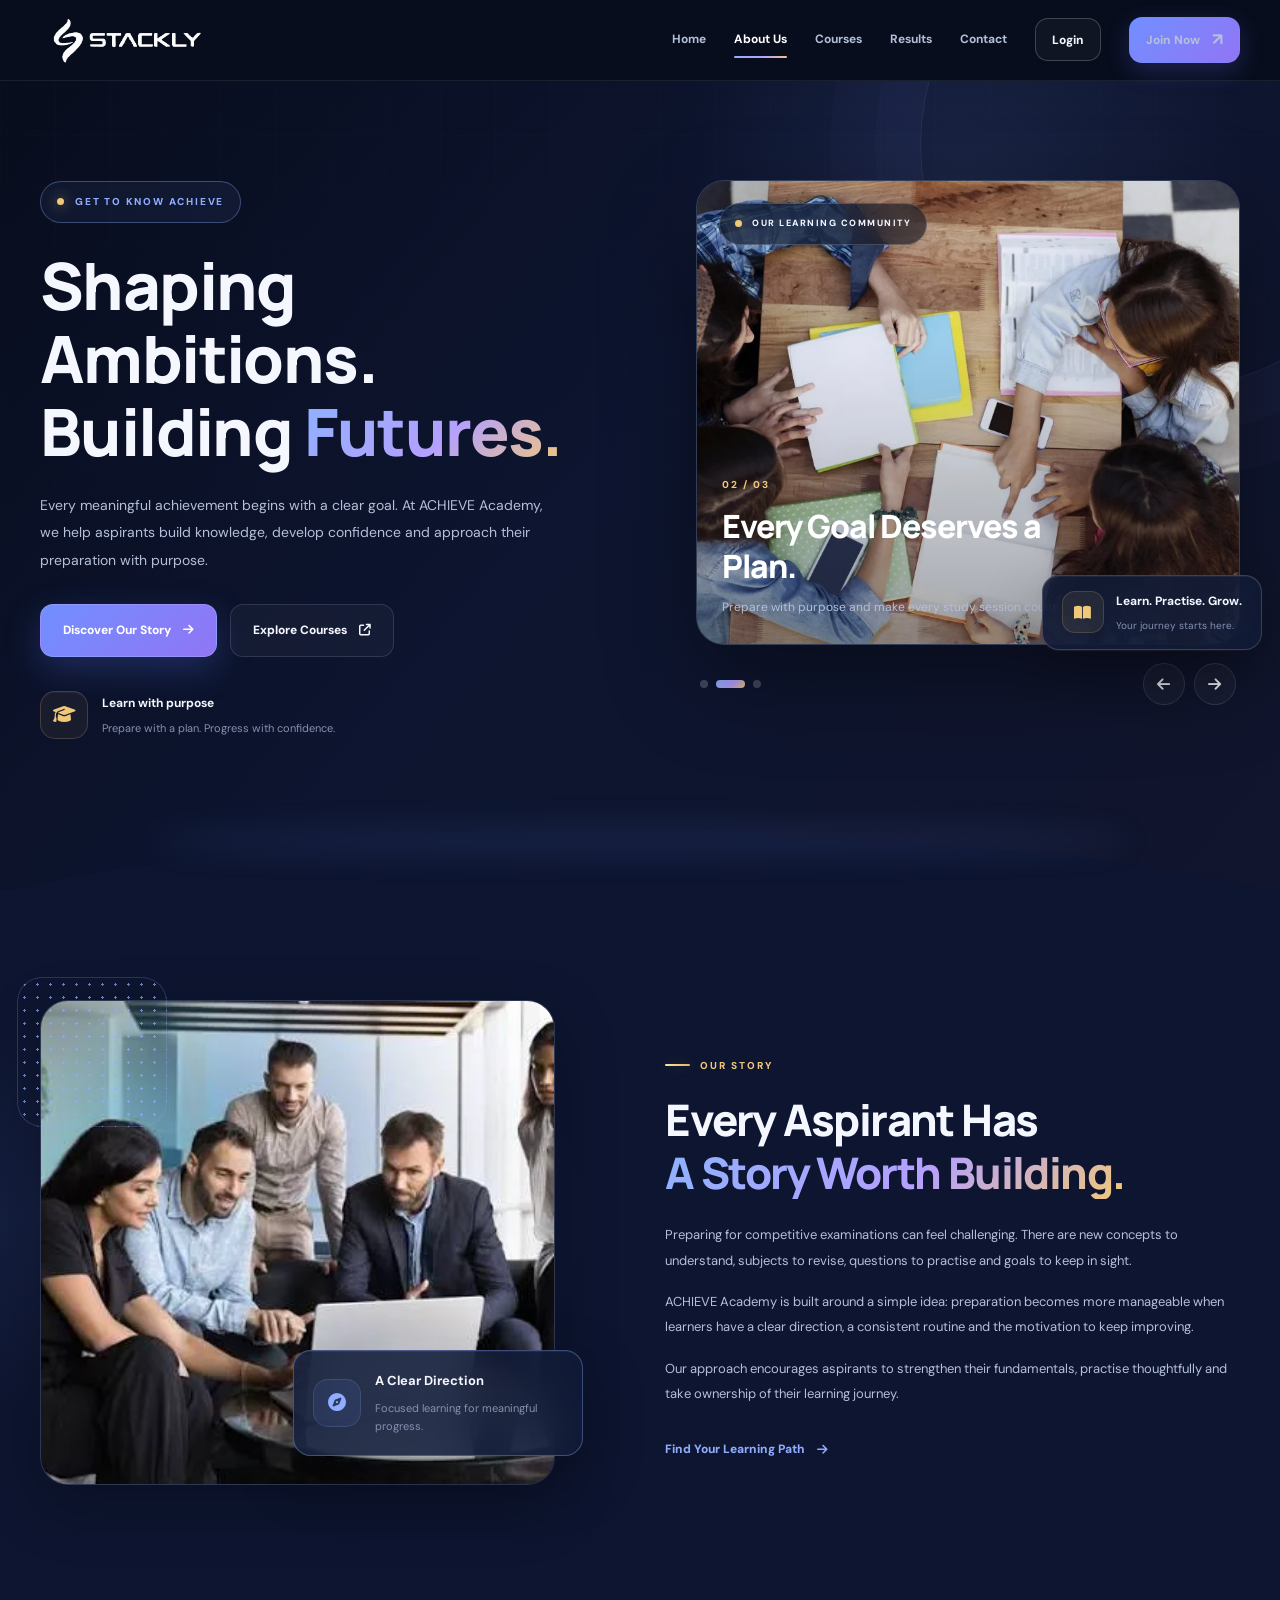
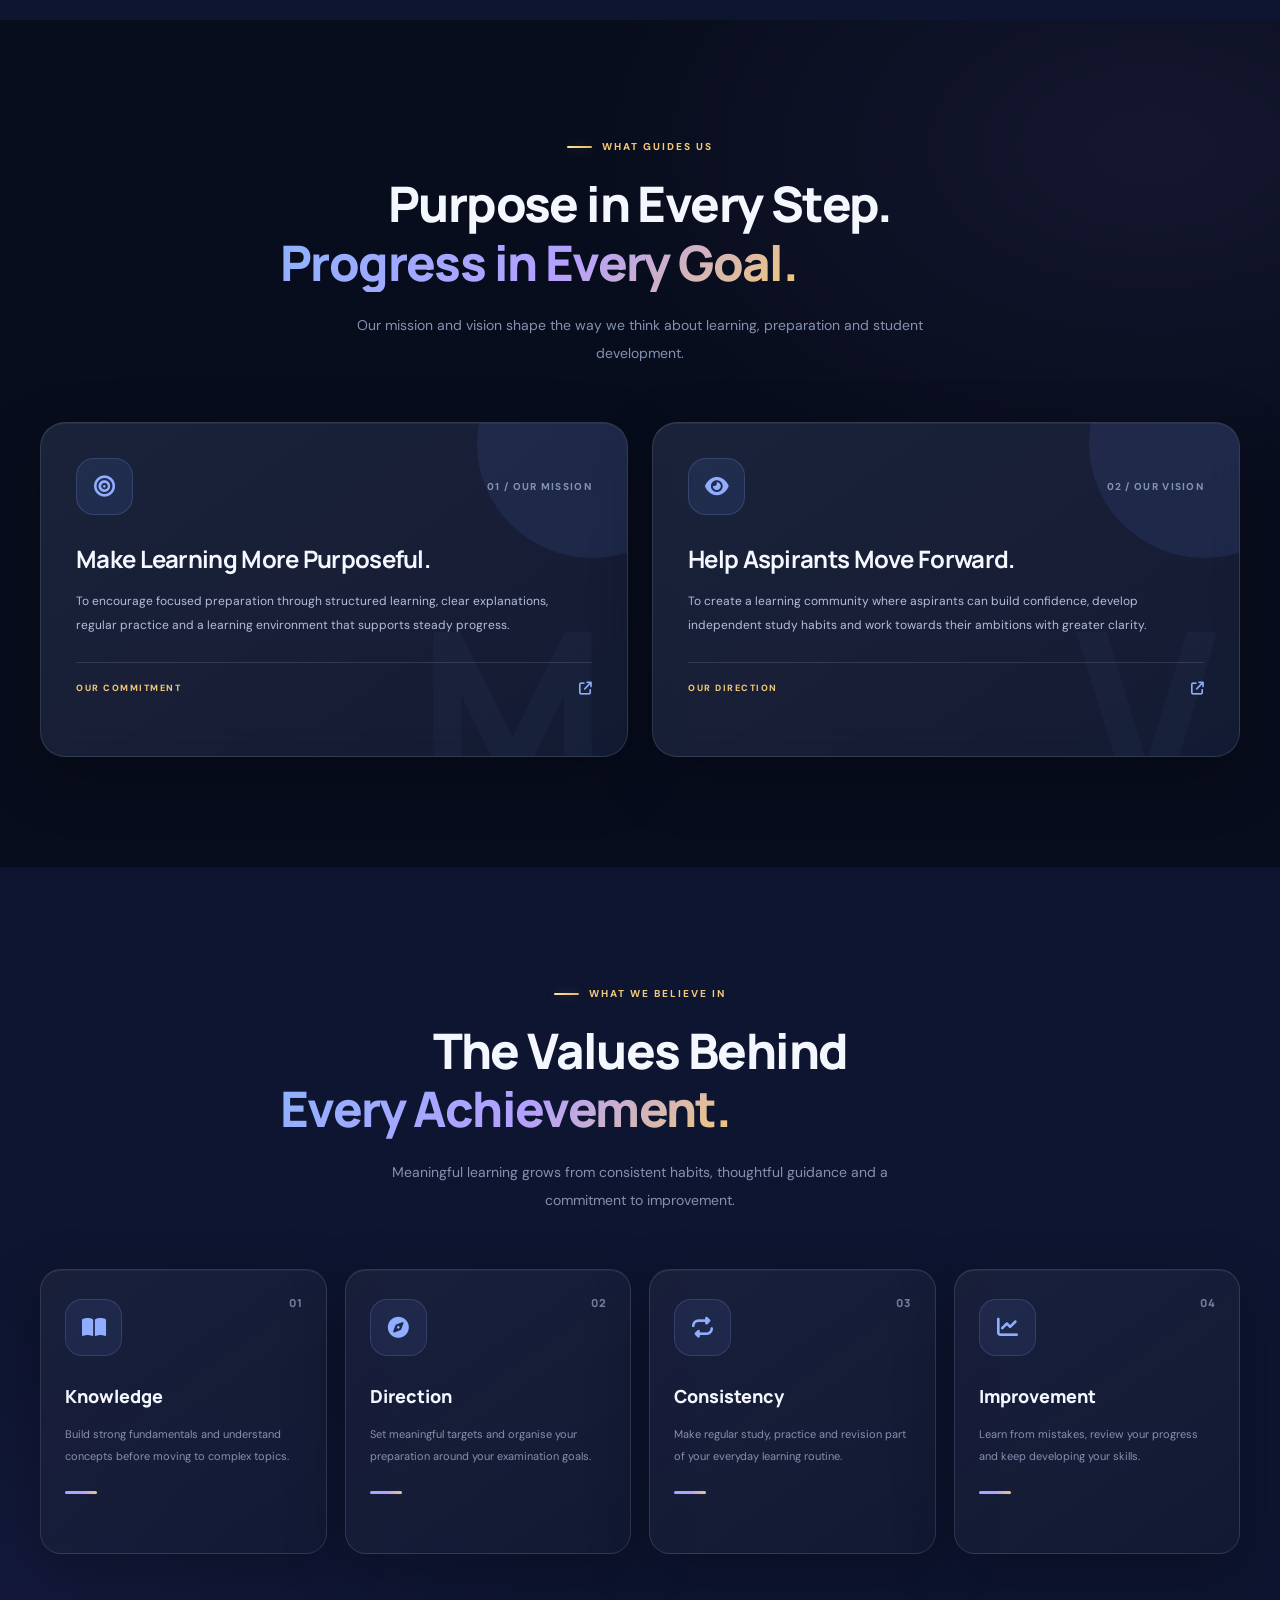
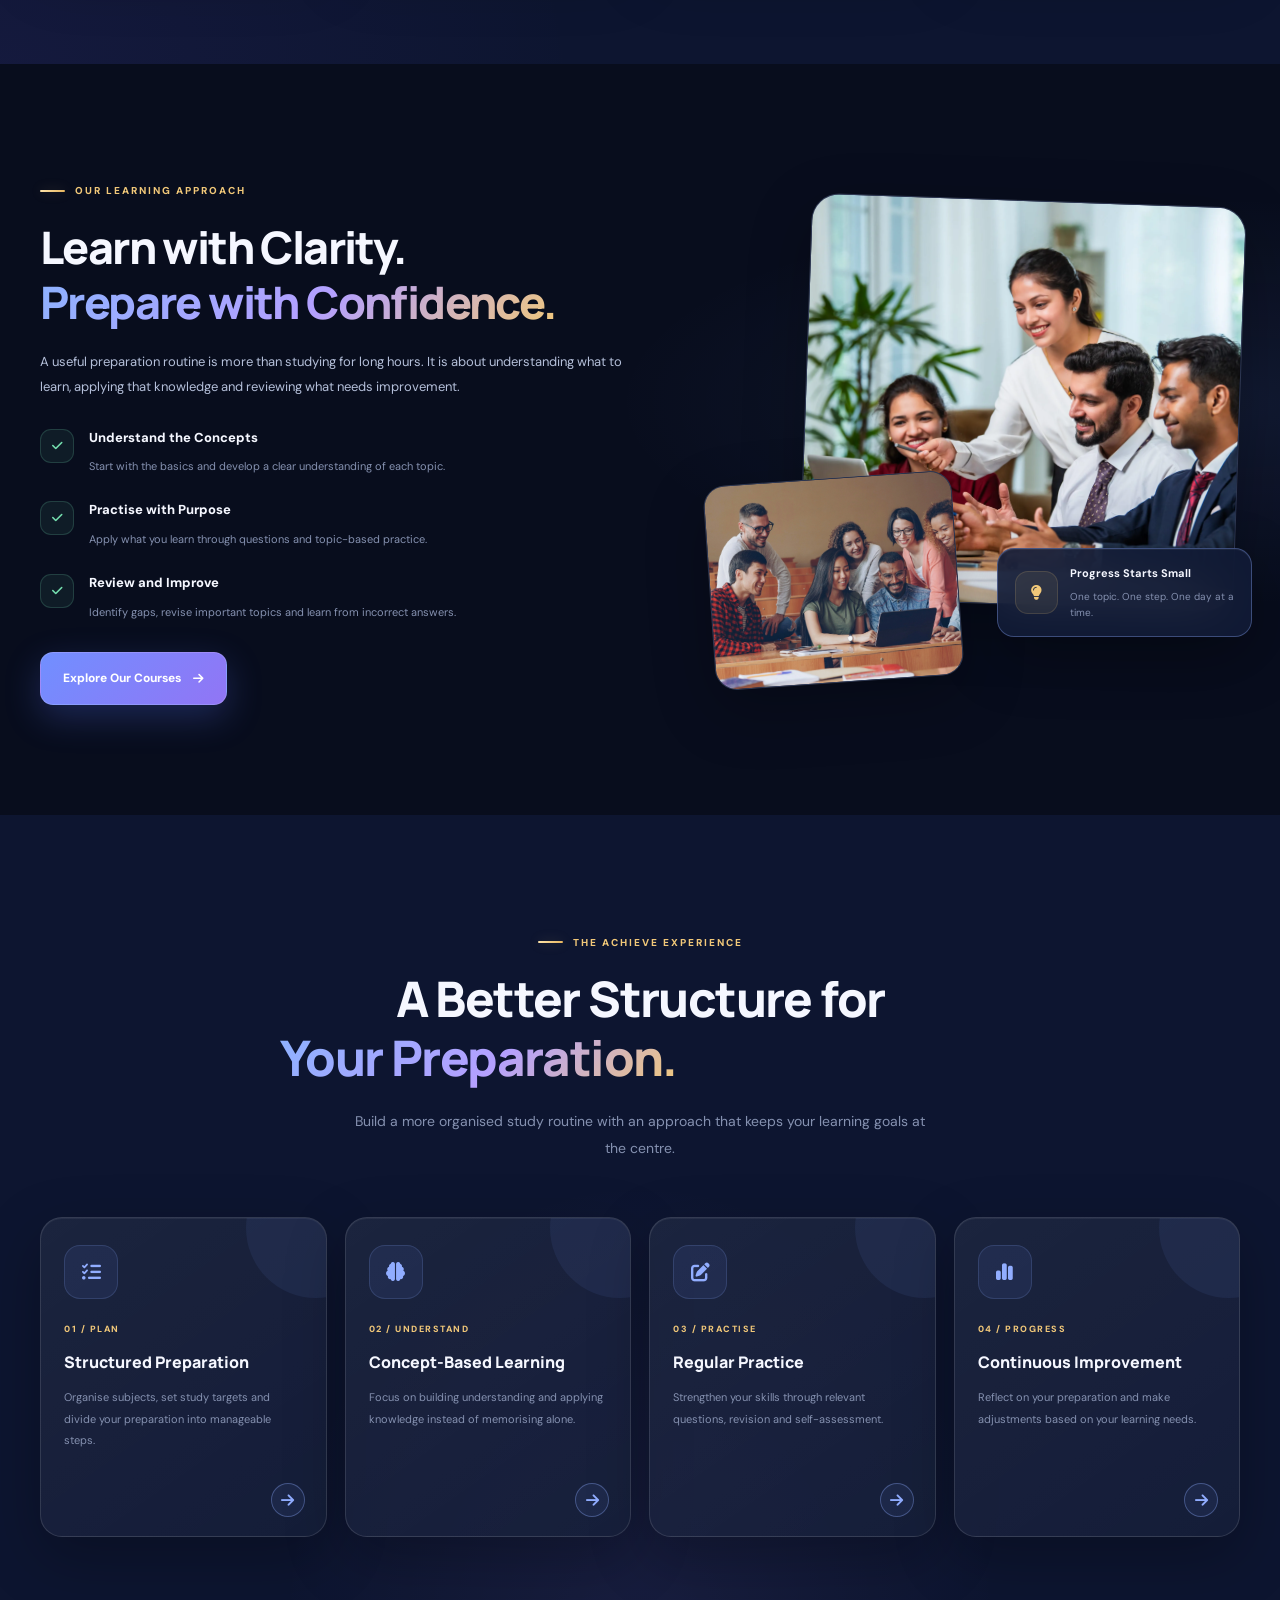
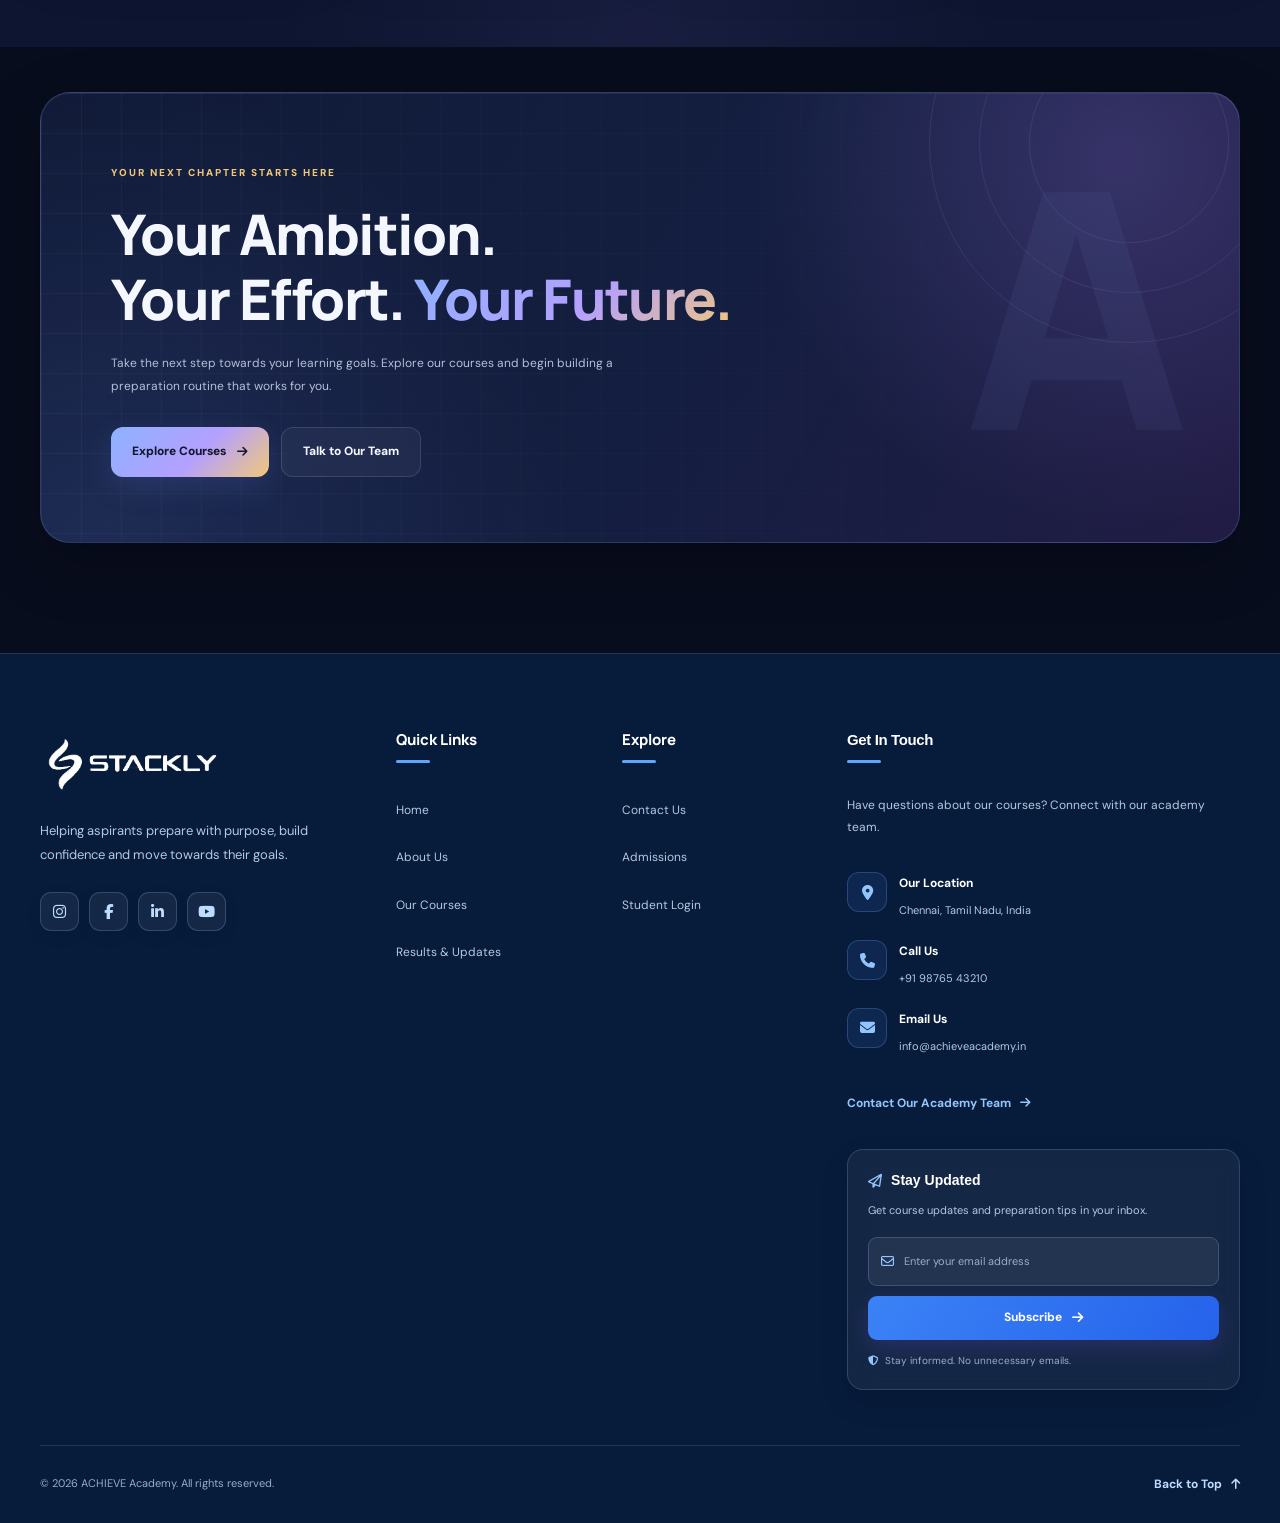
==== commit 54a32ed3: "add" ====
--- a/about.html
+++ b/about.html
@@ -4,7 +4,7 @@
     <meta charset="UTF-8">
     <meta name="viewport" content="width=device-width, initial-scale=1.0">
 
-    <title>About Us | ACHIEVE Academy</title>
+    <title>About Us </title>
 
     <meta name="description"
           content="Discover the story, mission, vision and learning approach of ACHIEVE Academy.">
